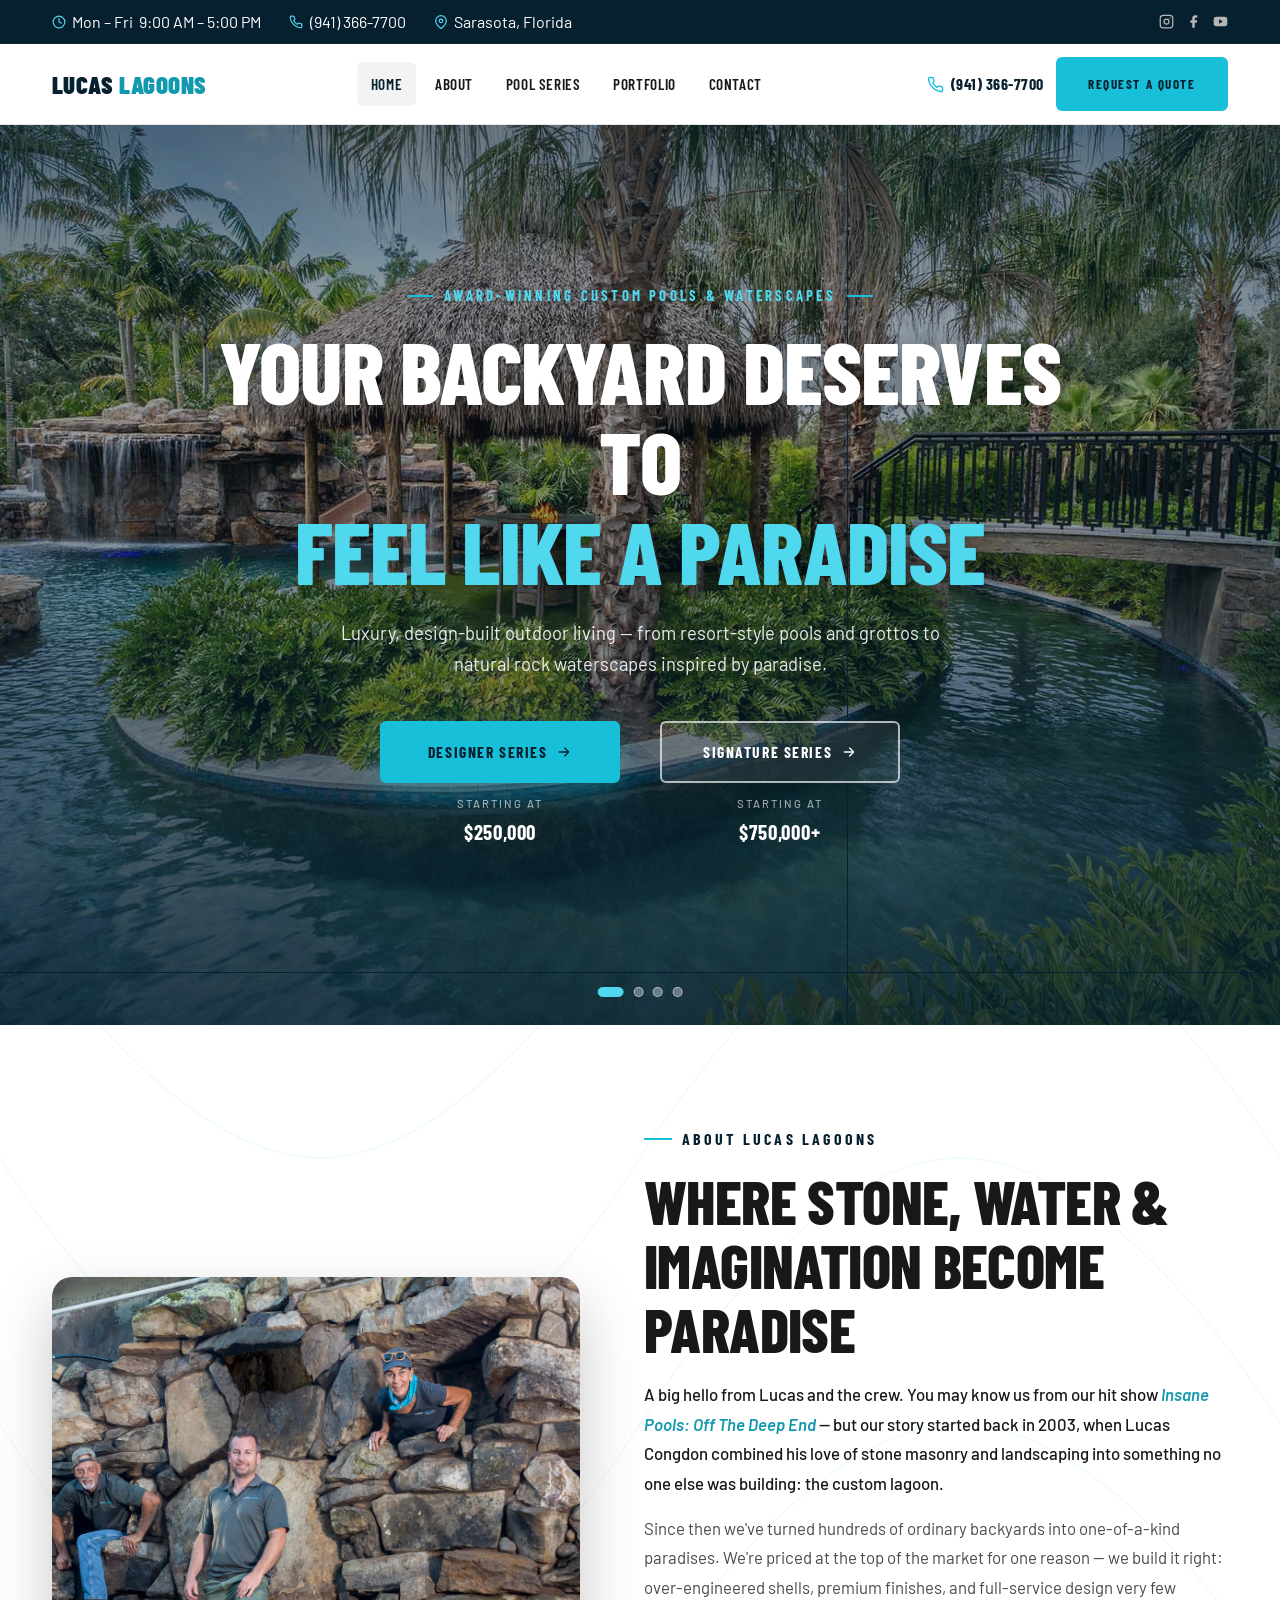
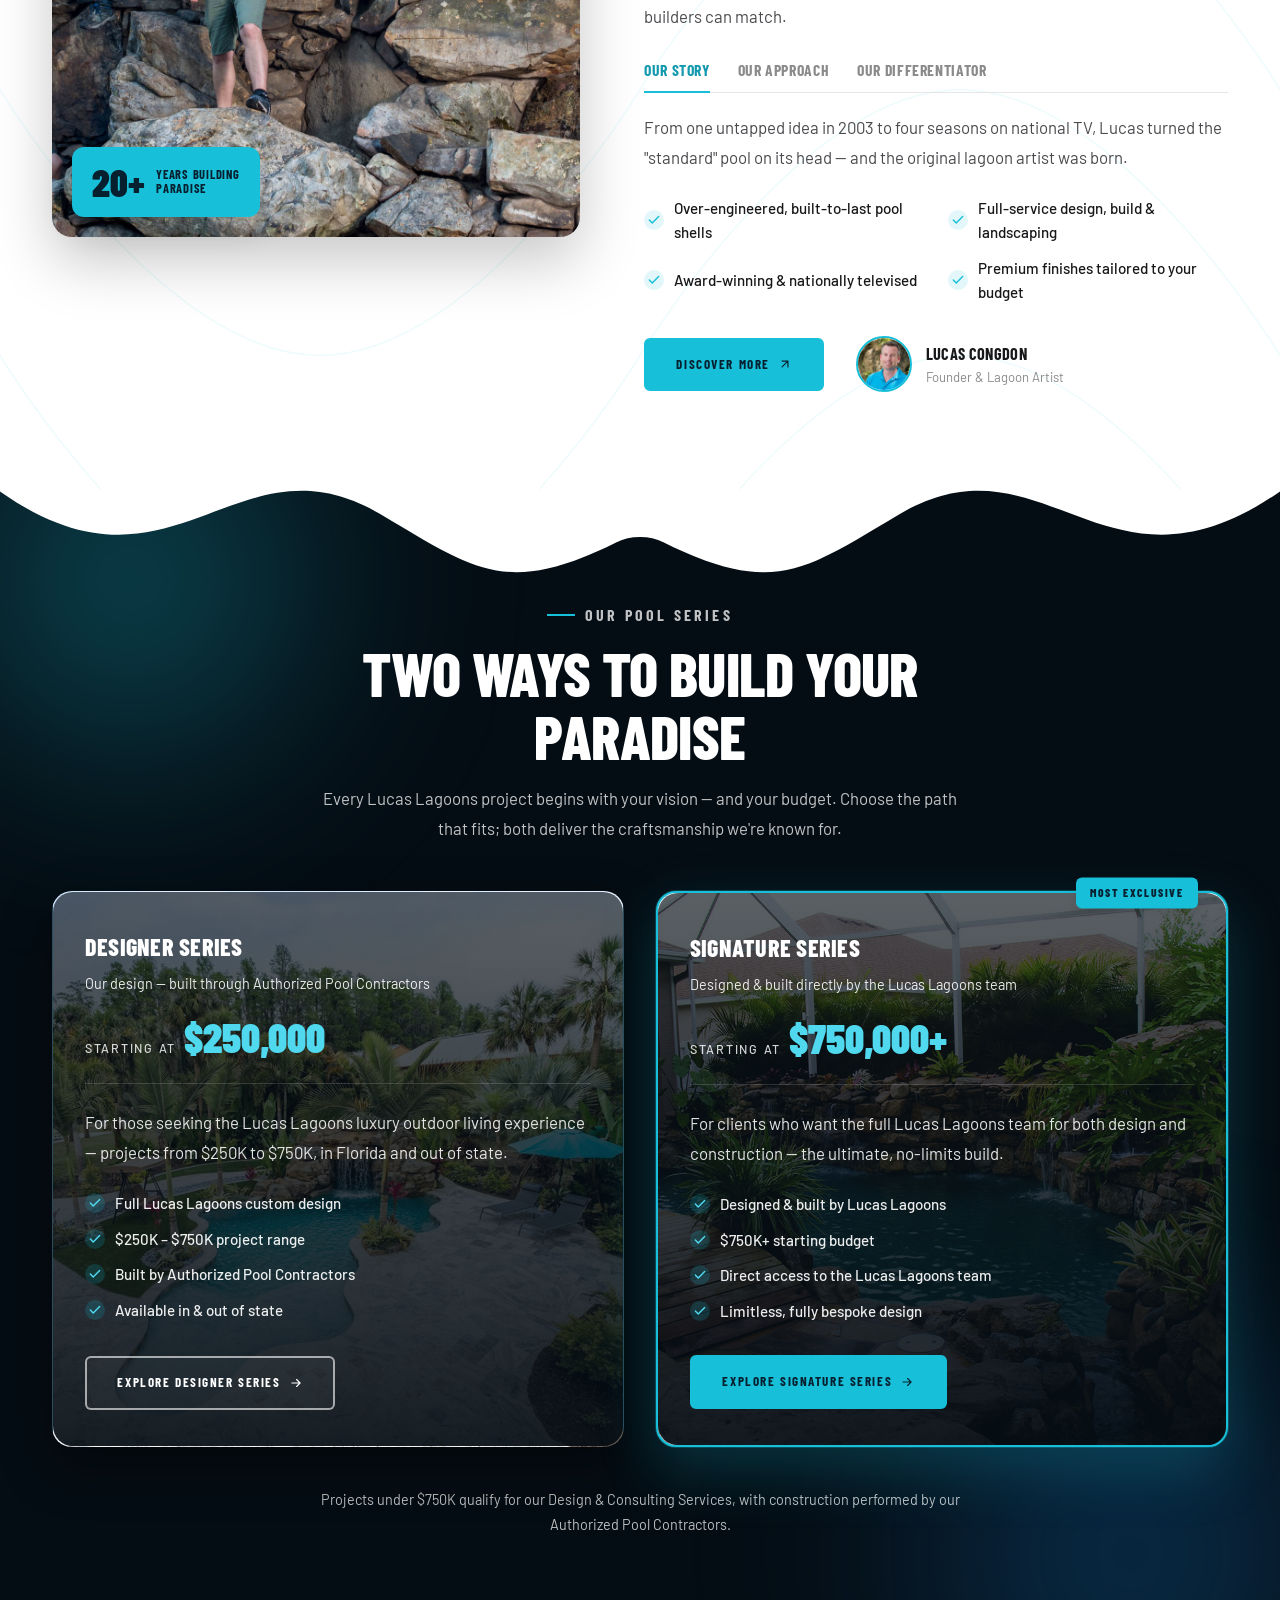
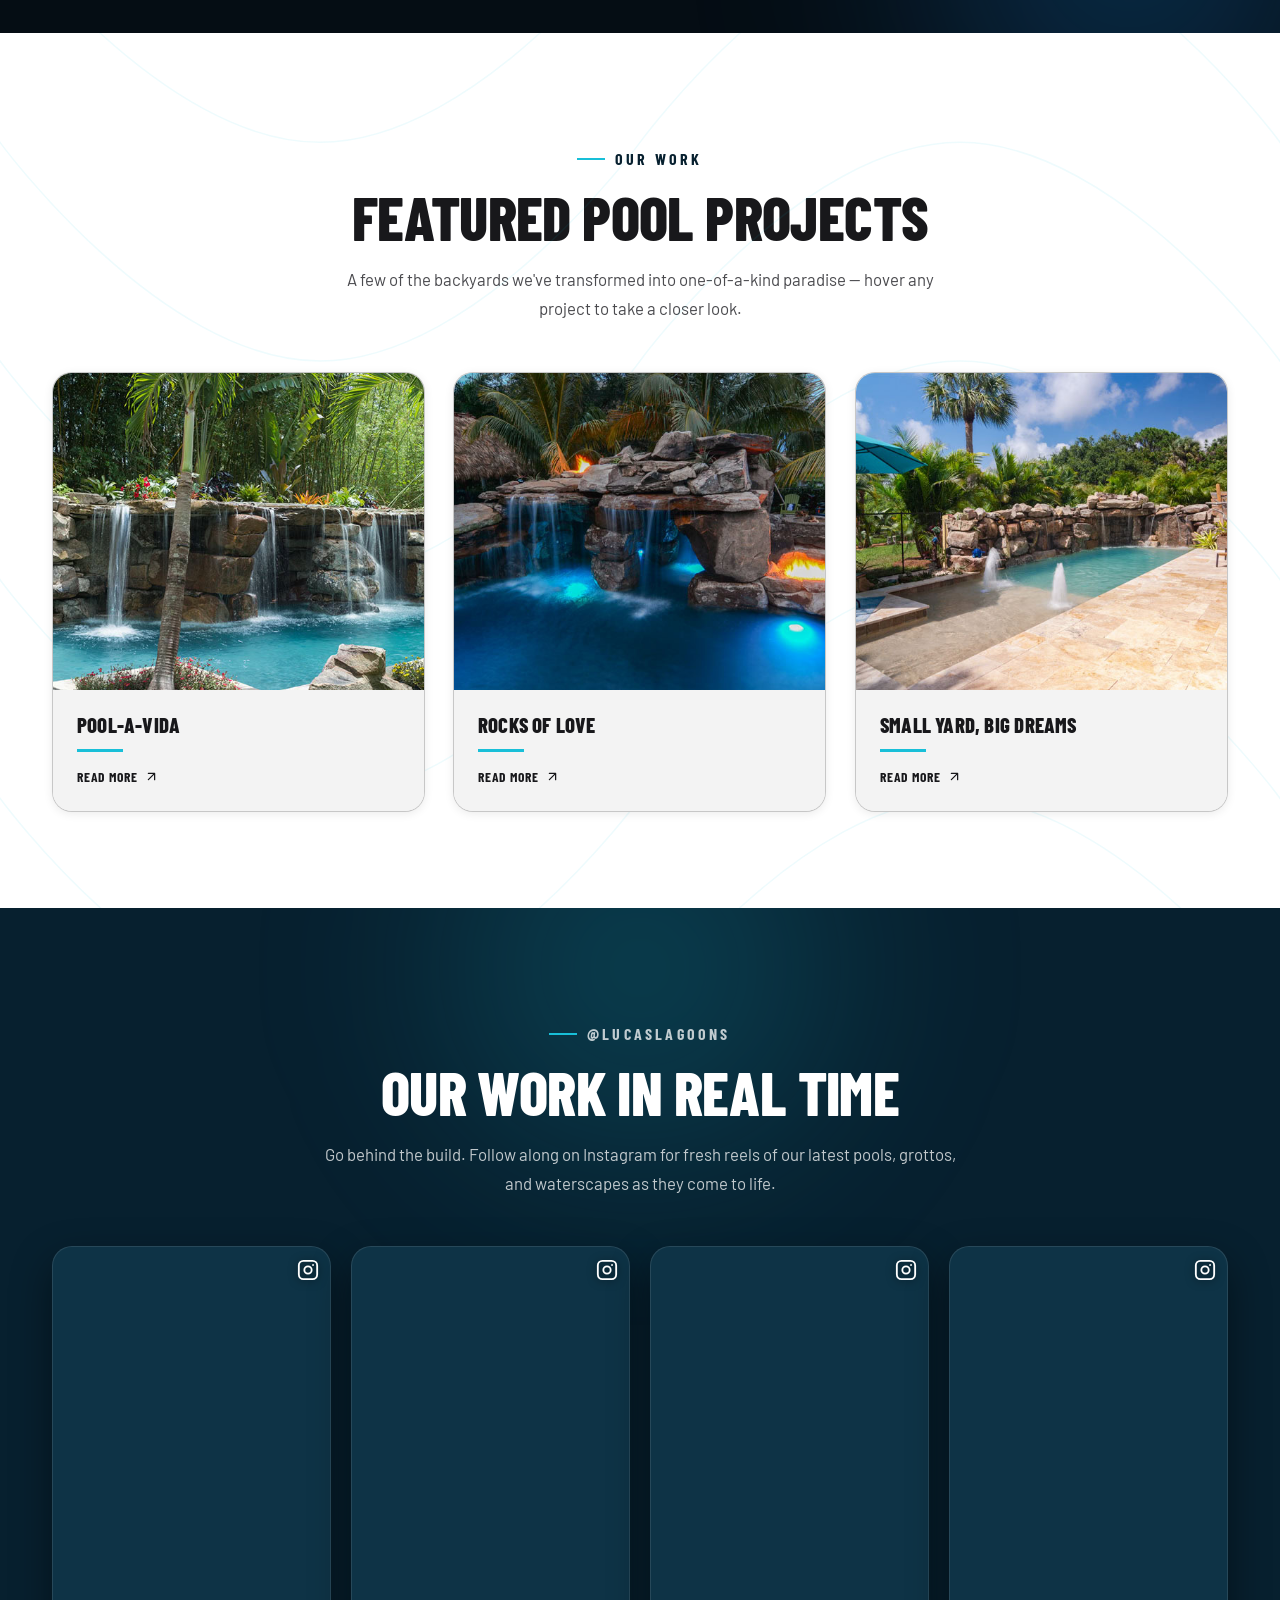
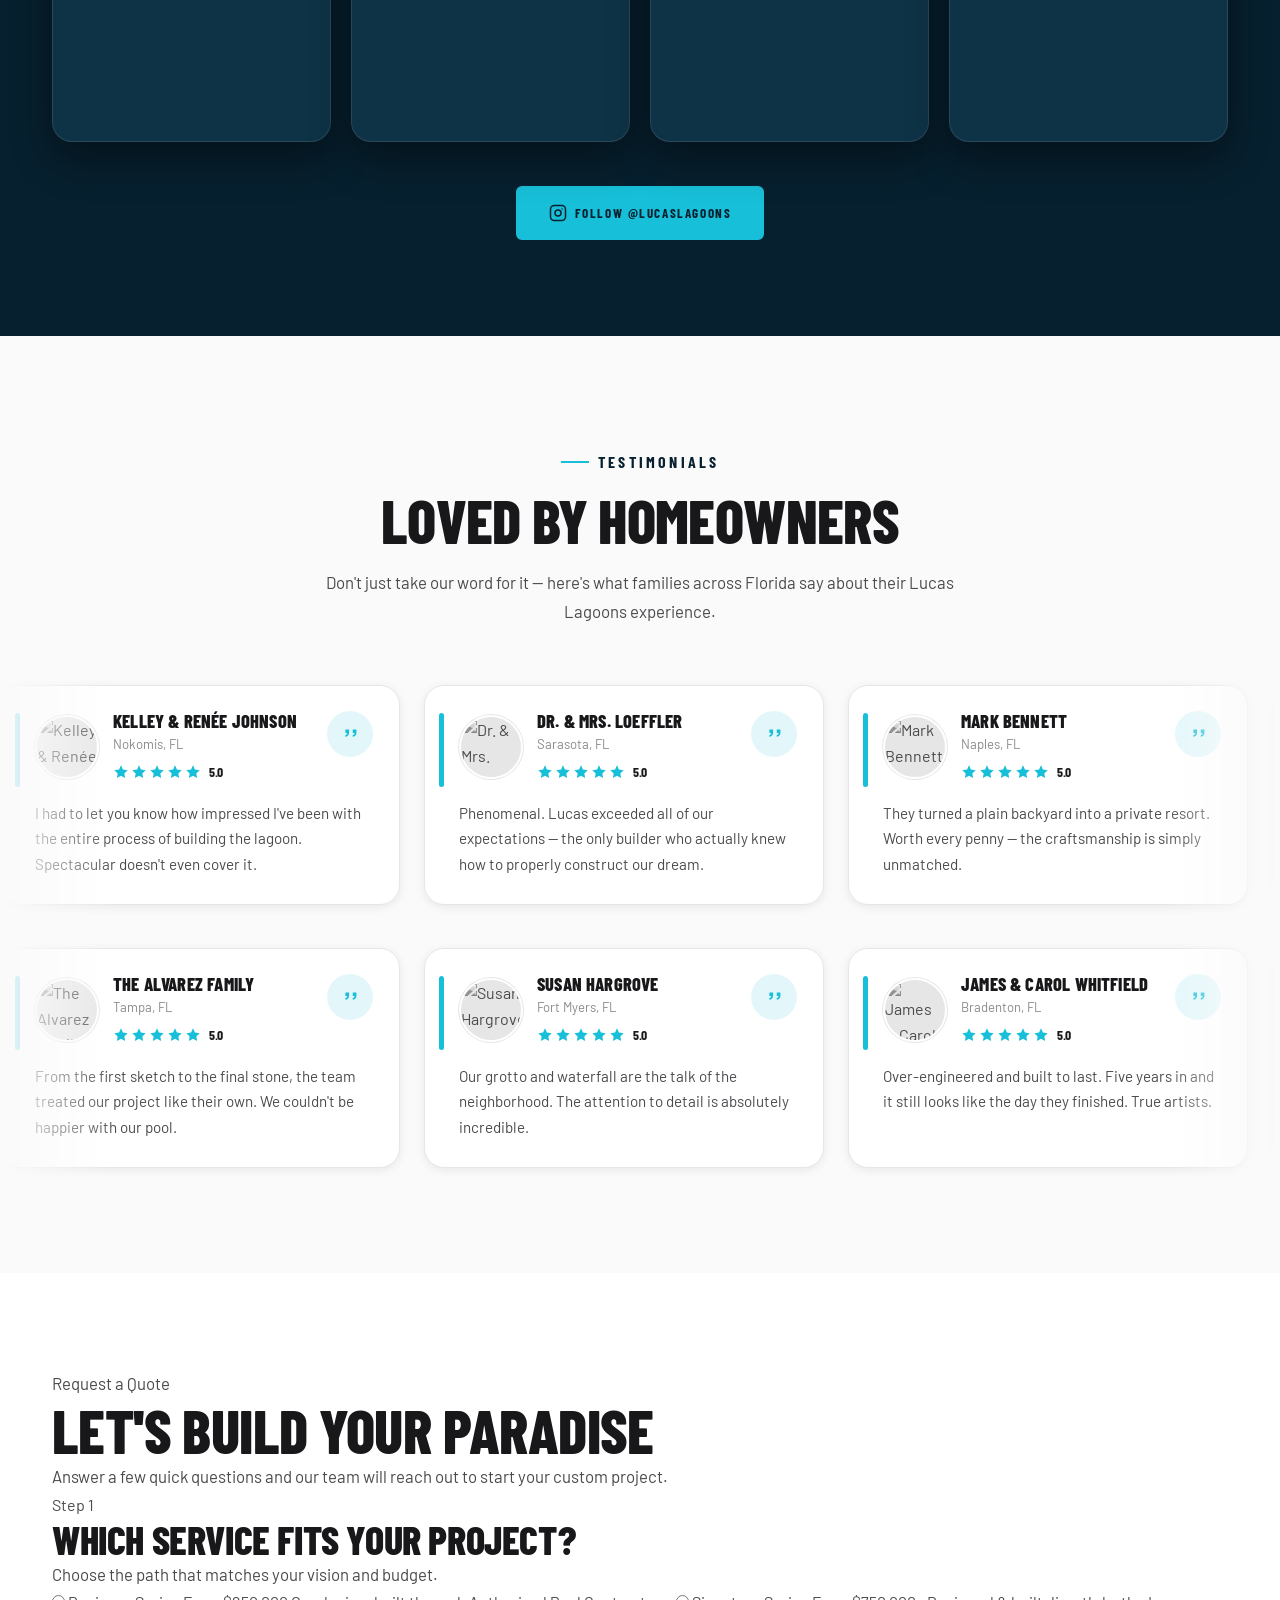
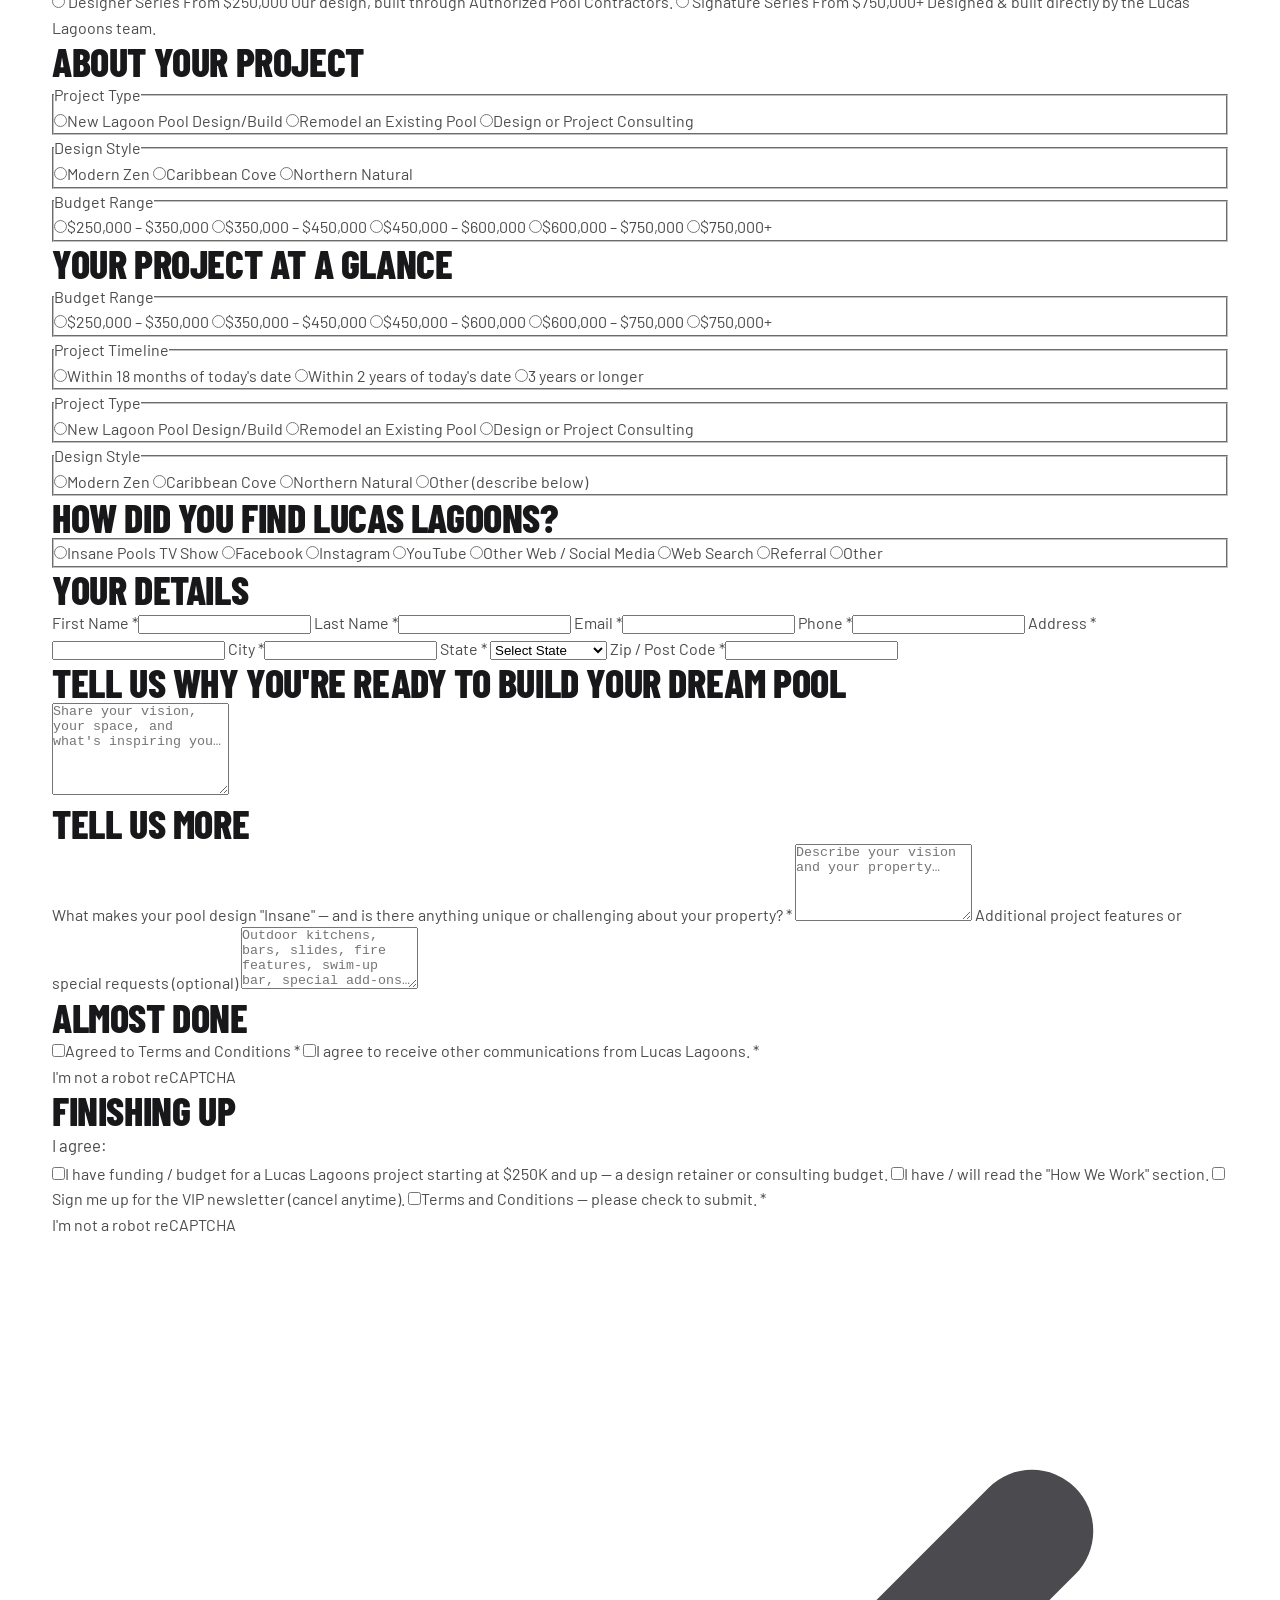
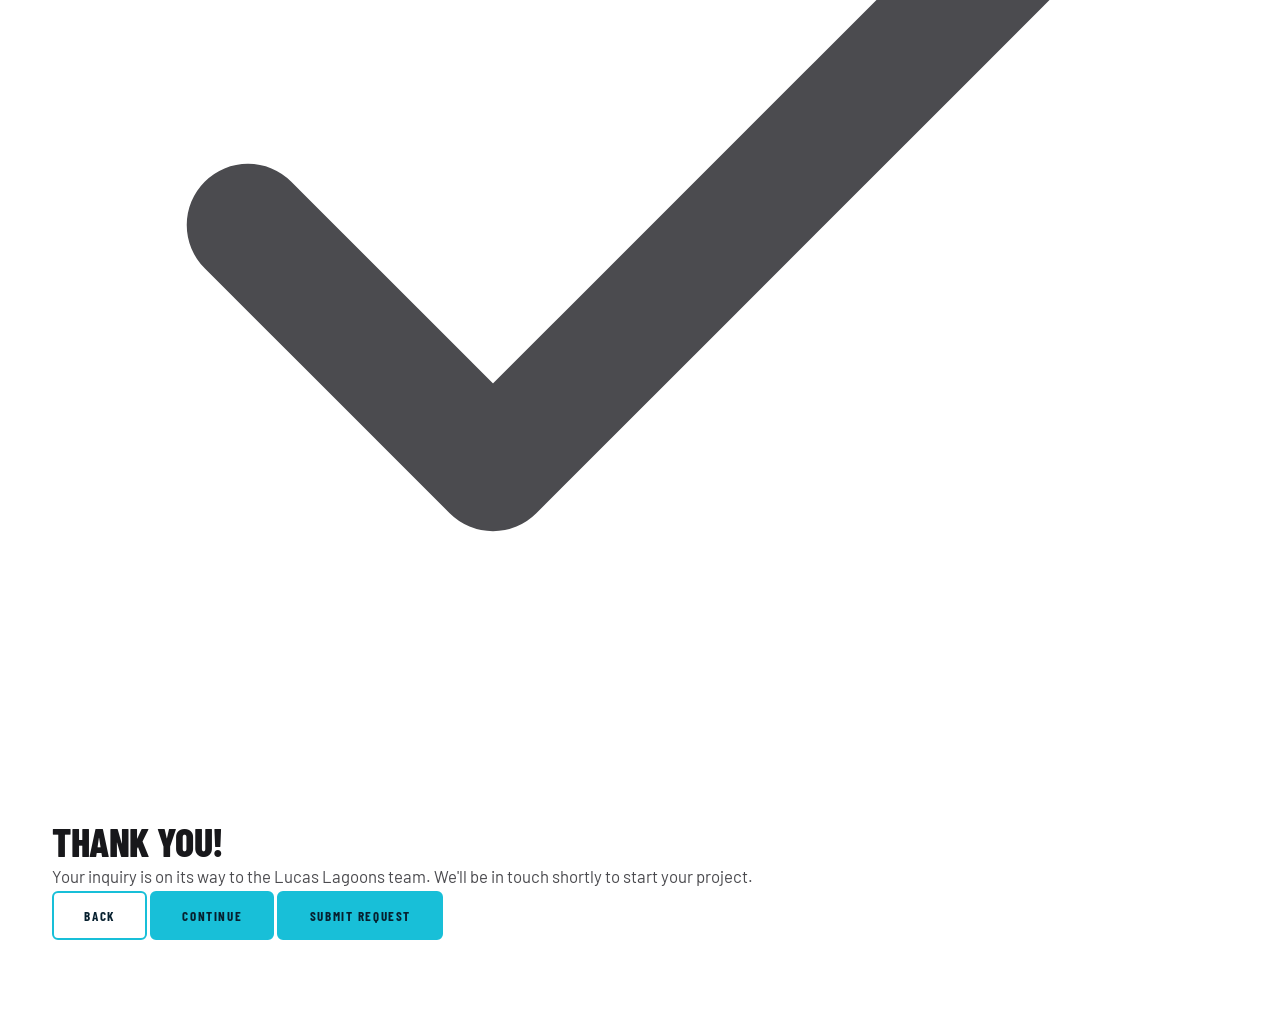
==== index.html @ 13e736c8 "Initial commit" ====
<!DOCTYPE html>
<html lang="en">
<head>
  <meta charset="UTF-8" />
  <meta name="viewport" content="width=device-width, initial-scale=1.0" />
  <title>Lucas Lagoons | Award-Winning Custom Pools & Waterscapes</title>
  <meta name="description" content="Lucas Lagoons — award-winning designers and builders of luxury custom pools, grottos, and natural rock waterscapes. Designer Series from $250K, Signature Series from $750K+." />

  <link rel="preconnect" href="https://fonts.googleapis.com" />
  <link rel="preconnect" href="https://fonts.gstatic.com" crossorigin />
  <link rel="stylesheet" href="global.css" />
  <link rel="stylesheet" href="css/styles.css" />
</head>
<body>

  <!-- ══════════════════════════════════════════
       TOPBAR (desktop only — hours / phone / location / socials)
  ═══════════════════════════════════════════ -->
  <div id="topbar">
    <div class="container topbar-inner">
      <div class="topbar-info">
        <span class="topbar-item">
          <svg viewBox="0 0 24 24" fill="none" stroke="currentColor" stroke-width="2"><circle cx="12" cy="12" r="10"/><path d="M12 6v6l4 2" stroke-linecap="round" stroke-linejoin="round"/></svg>
          Mon – Fri &nbsp;9:00 AM – 5:00 PM
        </span>
        <span class="topbar-item">
          <svg viewBox="0 0 24 24" fill="none" stroke="currentColor" stroke-width="2"><path d="M22 16.92v3a2 2 0 0 1-2.18 2 19.79 19.79 0 0 1-8.63-3.07 19.5 19.5 0 0 1-6-6 19.79 19.79 0 0 1-3.07-8.67A2 2 0 0 1 4.11 2h3a2 2 0 0 1 2 1.72c.13.96.36 1.9.7 2.81a2 2 0 0 1-.45 2.11L8.09 9.91a16 16 0 0 0 6 6l1.27-1.27a2 2 0 0 1 2.11-.45c.91.34 1.85.57 2.81.7A2 2 0 0 1 22 16.92z"/></svg>
          <a href="tel:+19413667700">(941) 366-7700</a>
        </span>
        <span class="topbar-item">
          <svg viewBox="0 0 24 24" fill="none" stroke="currentColor" stroke-width="2"><path d="M21 10c0 7-9 13-9 13s-9-6-9-13a9 9 0 0 1 18 0z"/><circle cx="12" cy="10" r="3"/></svg>
          Sarasota, Florida
        </span>
      </div>
      <div class="topbar-social">
        <a href="#" target="_blank" rel="noopener" aria-label="Instagram"><svg viewBox="0 0 24 24" fill="none" stroke="currentColor" stroke-width="2"><rect x="2" y="2" width="20" height="20" rx="5"/><circle cx="12" cy="12" r="4"/><circle cx="17.5" cy="6.5" r="1" fill="currentColor" stroke="none"/></svg></a>
        <a href="#" target="_blank" rel="noopener" aria-label="Facebook"><svg viewBox="0 0 24 24" fill="currentColor"><path d="M18 2h-3a5 5 0 0 0-5 5v3H7v4h3v8h4v-8h3l1-4h-4V7a1 1 0 0 1 1-1h3z"/></svg></a>
        <a href="#" target="_blank" rel="noopener" aria-label="YouTube"><svg viewBox="0 0 24 24" fill="currentColor"><path d="M23 12s0-3.5-.45-5.18a2.78 2.78 0 0 0-1.95-1.96C18.88 4.4 12 4.4 12 4.4s-6.88 0-8.6.46A2.78 2.78 0 0 0 1.45 6.82C1 8.5 1 12 1 12s0 3.5.45 5.18a2.78 2.78 0 0 0 1.95 1.96c1.72.46 8.6.46 8.6.46s6.88 0 8.6-.46a2.78 2.78 0 0 0 1.95-1.96C23 15.5 23 12 23 12zM9.75 15.5v-7l6 3.5z"/></svg></a>
      </div>
    </div>
  </div>

  <!-- ══════════════════════════════════════════
       NAVBAR (sticky)
  ═══════════════════════════════════════════ -->
  <header id="navbar">
    <div class="container nav-inner">
      <a href="index.html" class="nav-logo" aria-label="Lucas Lagoons home">
        LUCAS<span class="logo-accent">LAGOONS</span>
      </a>

      <nav aria-label="Primary">
        <ul class="nav-links">
          <li><a href="index.html" class="is-active">Home</a></li>
          <li><a href="#about">About</a></li>
          <li><a href="#series">Pool Series</a></li>
          <li><a href="#portfolio">Portfolio</a></li>
          <li><a href="#contact">Contact</a></li>
        </ul>
      </nav>

      <div class="nav-actions">
        <a href="tel:+19413667700" class="nav-phone">
          <svg viewBox="0 0 24 24" fill="none" stroke="currentColor" stroke-width="2"><path d="M22 16.92v3a2 2 0 0 1-2.18 2 19.79 19.79 0 0 1-8.63-3.07 19.5 19.5 0 0 1-6-6 19.79 19.79 0 0 1-3.07-8.67A2 2 0 0 1 4.11 2h3a2 2 0 0 1 2 1.72c.13.96.36 1.9.7 2.81a2 2 0 0 1-.45 2.11L8.09 9.91a16 16 0 0 0 6 6l1.27-1.27a2 2 0 0 1 2.11-.45c.91.34 1.85.57 2.81.7A2 2 0 0 1 22 16.92z"/></svg>
          (941) 366-7700
        </a>
        <a href="#contact" class="btn-primary">Request a Quote</a>

        <button class="nav-hamburger" aria-label="Open menu" aria-expanded="false" aria-controls="navDrawer">
          <span></span><span></span><span></span>
        </button>
      </div>
    </div>
  </header>

  <!-- Mobile drawer + overlay -->
  <div class="nav-overlay" data-drawer-close></div>
  <aside class="nav-drawer" id="navDrawer" aria-hidden="true">
    <div class="nav-drawer-head">
      <span class="nav-logo">LUCAS<span class="logo-accent">LAGOONS</span></span>
      <button class="nav-drawer-close" aria-label="Close menu" data-drawer-close>
        <svg viewBox="0 0 24 24" fill="none" stroke="currentColor" stroke-width="2"><path d="M18 6 6 18M6 6l12 12" stroke-linecap="round"/></svg>
      </button>
    </div>
    <nav aria-label="Mobile">
      <ul>
        <li><a href="index.html" data-drawer-close>Home</a></li>
        <li><a href="#about" data-drawer-close>About</a></li>
        <li><a href="#series" data-drawer-close>Pool Series</a></li>
        <li><a href="#portfolio" data-drawer-close>Portfolio</a></li>
        <li><a href="#contact" data-drawer-close>Contact</a></li>
      </ul>
    </nav>
    <div class="nav-drawer-cta">
      <a href="#contact" class="btn-primary" data-drawer-close>Request a Quote</a>
    </div>
    <div class="nav-drawer-contact">
      <a href="tel:+19413667700"><svg viewBox="0 0 24 24" fill="none" stroke="currentColor" stroke-width="2"><path d="M22 16.92v3a2 2 0 0 1-2.18 2 19.79 19.79 0 0 1-8.63-3.07 19.5 19.5 0 0 1-6-6 19.79 19.79 0 0 1-3.07-8.67A2 2 0 0 1 4.11 2h3a2 2 0 0 1 2 1.72c.13.96.36 1.9.7 2.81a2 2 0 0 1-.45 2.11L8.09 9.91a16 16 0 0 0 6 6l1.27-1.27a2 2 0 0 1 2.11-.45c.91.34 1.85.57 2.81.7A2 2 0 0 1 22 16.92z"/></svg>(941) 366-7700</a>
      <a href="#"><svg viewBox="0 0 24 24" fill="none" stroke="currentColor" stroke-width="2"><path d="M21 10c0 7-9 13-9 13s-9-6-9-13a9 9 0 0 1 18 0z"/><circle cx="12" cy="10" r="3"/></svg>Sarasota, Florida</a>
    </div>
  </aside>

  <!-- ══════════════════════════════════════════
       HERO
       Full-screen background carousel + centered content.
       Two series buttons, each with a starting-price label beneath.
       ⤵  DROP HERO PHOTOS IN:  images/hero/hero-1.jpg … hero-4.jpg
          (landscape, ~2400px wide. Add/remove .hero-slide divs to match.)
  ═══════════════════════════════════════════ -->
  <section id="hero">

    <!-- Background carousel (crossfades via main.js) -->
    <div class="hero-carousel" aria-hidden="true">
      <div class="hero-slide is-active" style="background-image:url('images/hero/hero-1.jpg')"></div>
      <div class="hero-slide" style="background-image:url('images/hero/hero-2.jpg')"></div>
      <div class="hero-slide" style="background-image:url('images/hero/hero-3.jpg')"></div>
      <div class="hero-slide" style="background-image:url('images/hero/hero-4.jpg')"></div>
    </div>
    <div class="hero-overlay" aria-hidden="true"></div>

    <div class="container hero-inner">
      <div class="hero-content reveal">
        <p class="hero-eyebrow">Award-Winning Custom Pools &amp; Waterscapes</p>

        <h1 class="hero-heading">
          Your Backyard Deserves to<br />
          <span class="accent">Feel Like a Paradise</span>
        </h1>

        <p class="hero-sub">
          Luxury, design-built outdoor living — from resort-style pools and grottos
          to natural rock waterscapes inspired by paradise.
        </p>

        <!-- Two series buttons, price label beneath each -->
        <div class="hero-series">
          <div class="hero-series-item">
            <a href="#series" class="btn-series">
              Designer Series
              <svg class="btn-icon" viewBox="0 0 24 24" fill="none" stroke="currentColor" stroke-width="2"><path d="M5 12h14M13 6l6 6-6 6" stroke-linecap="round" stroke-linejoin="round"/></svg>
            </a>
            <span class="hero-price"><span class="hero-price-label">Starting at</span> $250,000</span>
          </div>

          <div class="hero-series-item">
            <a href="#series" class="btn-series is-signature">
              Signature Series
              <svg class="btn-icon" viewBox="0 0 24 24" fill="none" stroke="currentColor" stroke-width="2"><path d="M5 12h14M13 6l6 6-6 6" stroke-linecap="round" stroke-linejoin="round"/></svg>
            </a>
            <span class="hero-price"><span class="hero-price-label">Starting at</span> $750,000+</span>
          </div>
        </div>
      </div>
    </div>

    <!-- Carousel dots -->
    <div class="hero-dots" role="tablist" aria-label="Hero background slides">
      <button class="hero-dot is-active" aria-label="Slide 1"></button>
      <button class="hero-dot" aria-label="Slide 2"></button>
      <button class="hero-dot" aria-label="Slide 3"></button>
      <button class="hero-dot" aria-label="Slide 4"></button>
    </div>
  </section>

  <!-- ══════════════════════════════════════════
       SECTION STUBS — placeholders so the hero buttons + nav have
       somewhere to scroll. We replace these as we build each section.
  ═══════════════════════════════════════════ -->
  <!-- ══════════════════════════════════════════
       ABOUT
       Image (with stat badge) left · content right.
       Tab row condenses the full About page into 3 panels.
       ⤵  DROP ABOUT PHOTOS IN:
          images/about/about-main.jpg   (crew on the rocks — landscape)
          images/about/about-lucas.jpg  (Lucas portrait — squarish)
  ═══════════════════════════════════════════ -->
  <section id="about" class="section-padding">

    <!-- Decorative flowing-line background — just the lines, scales with the section -->
    <svg class="wave-lines" xmlns="http://www.w3.org/2000/svg" viewBox="0 0 1000 120" preserveAspectRatio="none" aria-hidden="true">
      <g fill="none">
        <path d="M-500 75c0 0 125-30 250-30S0 75 0 75s125 30 250 30s250-30 250-30s125-30 250-30s250 30 250 30s125 30 250 30s250-30 250-30"/>
        <path d="M-500 45c0 0 125-30 250-30S0 45 0 45s125 30 250 30s250-30 250-30s125-30 250-30s250 30 250 30s125 30 250 30s250-30 250-30"/>
        <path d="M-500 105c0 0 125-30 250-30S0 105 0 105s125 30 250 30s250-30 250-30s125-30 250-30s250 30 250 30s125 30 250 30s250-30 250-30"/>
        <path d="M-500 15c0 0 125-30 250-30S0 15 0 15s125 30 250 30s250-30 250-30s125-30 250-30s250 30 250 30s125 30 250 30s250-30 250-30"/>
        <path d="M-500-15c0 0 125-30 250-30S0-15 0-15s125 30 250 30s250-30 250-30s125-30 250-30s250 30 250 30s125 30 250 30s250-30 250-30"/>
        <path d="M-500 135c0 0 125-30 250-30S0 135 0 135s125 30 250 30s250-30 250-30s125-30 250-30s250 30 250 30s125 30 250 30s250-30 250-30"/>
      </g>
    </svg>

    <div class="container about-inner">

      <!-- ── Left: main image + stat badge ── -->
      <div class="about-media reveal fade-right">
        <img class="about-img-main"
             src="images/about/team-img.jpg"
             alt="Lucas Congdon and the Lucas Lagoons crew on one of their custom rock waterscapes"
             width="640" height="720" loading="lazy" decoding="async" />
        <div class="about-badge">
          <span class="about-badge-num">20+</span>
          <span class="about-badge-label">Years Building<br />Paradise</span>
        </div>
      </div>

      <!-- ── Right: content ── -->
      <div class="about-content reveal fade-left">
        <p class="eyebrow">About Lucas Lagoons</p>
        <h2 class="about-heading">Where Stone, Water &amp; Imagination Become Paradise</h2>

        <p class="about-lead">
          A big hello from Lucas and the crew. You may know us from our hit show
          <em>Insane Pools: Off The Deep End</em> — but our story started back in 2003,
          when Lucas Congdon combined his love of stone masonry and landscaping into
          something no one else was building: the custom lagoon.
        </p>
        <p>
          Since then we've turned hundreds of ordinary backyards into one-of-a-kind
          paradises. We're priced at the top of the market for one reason — we build it
          right: over-engineered shells, premium finishes, and full-service design very
          few builders can match.
        </p>

        <!-- Tab row -->
        <div class="about-tabs" role="tablist" aria-label="About Lucas Lagoons">
          <button class="about-tab is-active" role="tab" aria-selected="true"  data-tab="story">Our Story</button>
          <button class="about-tab"           role="tab" aria-selected="false" data-tab="approach">Our Approach</button>
          <button class="about-tab"           role="tab" aria-selected="false" data-tab="different">Our Differentiator</button>
        </div>

        <div class="about-panels">
          <p class="about-panel is-active" data-panel="story" role="tabpanel">
            From one untapped idea in 2003 to four seasons on national TV, Lucas turned
            the "standard" pool on its head — and the original lagoon artist was born.
          </p>
          <p class="about-panel" data-panel="approach" role="tabpanel" hidden>
            We think from a higher-end perspective. Every shell is built stronger and
            over-engineered to withstand years of weathering and shifting, so your
            paradise lasts a lifetime.
          </p>
          <p class="about-panel" data-panel="different" role="tabpanel" hidden>
            We're a true full-service builder. Landscaping, lighting, sound, waterslides
            and grottos — designed and built in-house, never cut-rate or outsourced.
          </p>
        </div>

        <!-- Checklist -->
        <ul class="about-checklist">
          <li>
            <svg viewBox="0 0 24 24" fill="none" stroke="currentColor" stroke-width="2.5"><path d="M20 6 9 17l-5-5" stroke-linecap="round" stroke-linejoin="round"/></svg>
            Over-engineered, built-to-last pool shells
          </li>
          <li>
            <svg viewBox="0 0 24 24" fill="none" stroke="currentColor" stroke-width="2.5"><path d="M20 6 9 17l-5-5" stroke-linecap="round" stroke-linejoin="round"/></svg>
            Full-service design, build &amp; landscaping
          </li>
          <li>
            <svg viewBox="0 0 24 24" fill="none" stroke="currentColor" stroke-width="2.5"><path d="M20 6 9 17l-5-5" stroke-linecap="round" stroke-linejoin="round"/></svg>
            Award-winning &amp; nationally televised
          </li>
          <li>
            <svg viewBox="0 0 24 24" fill="none" stroke="currentColor" stroke-width="2.5"><path d="M20 6 9 17l-5-5" stroke-linecap="round" stroke-linejoin="round"/></svg>
            Premium finishes tailored to your budget
          </li>
        </ul>

        <!-- Footer row: CTA + secondary image / stat -->
        <div class="about-foot">
          <a href="#portfolio" class="btn-primary">
            Discover More
            <svg class="btn-icon" viewBox="0 0 24 24" fill="none" stroke="currentColor" stroke-width="2"><path d="M7 17 17 7M17 7H7M17 7v10" stroke-linecap="round" stroke-linejoin="round"/></svg>
          </a>
          <div class="about-meet">
            <img src="images/about/about-lucas.jpg"
                 alt="Lucas Congdon, founder of Lucas Lagoons"
                 width="72" height="72" loading="lazy" decoding="async" />
            <div>
              <span class="about-meet-name">Lucas Congdon</span>
              <span class="about-meet-role">Founder &amp; Lagoon Artist</span>
            </div>
          </div>
        </div>

      </div>
    </div>
  </section>
  <!-- ══════════════════════════════════════════
       POOL SERIES
       Two side-by-side cards. Each links to its dedicated page
       (html/designer-series.html · html/signature-series.html).
  ═══════════════════════════════════════════ -->
  <section id="series" class="section-padding series-section">

    <!-- Shape divider: the white About section drapes down into the dark
         series section for a smooth transition. Fill = About's color. -->
    <div class="series-divider" aria-hidden="true">
      <svg xmlns="http://www.w3.org/2000/svg" viewBox="0 0 1000 100" preserveAspectRatio="none">
        <path d="M0 0v4c136 143.8 183.8-73.2 297 26.6 72.2 63.7 97 99 184.7 33.2a30.5 30.5 0 0 1 36.6 0c87.6 65.8 112.5 30.5 184.7-33.2C816.2-69.2 864 147.7 1000 4V0H0Z"></path>
      </svg>
    </div>

    <div class="container">

      <div class="section-head is-centered">
        <p class="eyebrow is-centered">Our Pool Series</p>
        <h2>Two Ways To Build Your Paradise</h2>
        <p>
          Every Lucas Lagoons project begins with your vision — and your budget.
          Choose the path that fits; both deliver the craftsmanship we're known for.
        </p>
      </div>

      <div class="series-grid">

        <!-- ── Designer Series ──   ⤵ DROP IMAGE: images/series/designer.jpg -->
        <article class="series-card reveal fade-right" style="background-image:url('images/series/designer.jpg')">
          <div class="series-card-top">
            <span class="series-tier">Designer Series</span>
            <p class="series-for">Our design — built through Authorized Pool Contractors</p>
            <div class="series-price">
              <span class="series-price-label">Starting at</span>
              <span class="series-price-num">$250,000</span>
            </div>
          </div>
          <p class="series-desc">
            For those seeking the Lucas Lagoons luxury outdoor living experience —
            projects from $250K to $750K, in Florida and out of state.
          </p>
          <ul class="series-list">
            <li><svg viewBox="0 0 24 24" fill="none" stroke="currentColor" stroke-width="2.5"><path d="M20 6 9 17l-5-5" stroke-linecap="round" stroke-linejoin="round"/></svg>Full Lucas Lagoons custom design</li>
            <li><svg viewBox="0 0 24 24" fill="none" stroke="currentColor" stroke-width="2.5"><path d="M20 6 9 17l-5-5" stroke-linecap="round" stroke-linejoin="round"/></svg>$250K – $750K project range</li>
            <li><svg viewBox="0 0 24 24" fill="none" stroke="currentColor" stroke-width="2.5"><path d="M20 6 9 17l-5-5" stroke-linecap="round" stroke-linejoin="round"/></svg>Built by Authorized Pool Contractors</li>
            <li><svg viewBox="0 0 24 24" fill="none" stroke="currentColor" stroke-width="2.5"><path d="M20 6 9 17l-5-5" stroke-linecap="round" stroke-linejoin="round"/></svg>Available in &amp; out of state</li>
          </ul>
          <a href="html/designer-series.html" class="btn-ghost-white series-btn">
            Explore Designer Series
            <svg class="btn-icon" viewBox="0 0 24 24" fill="none" stroke="currentColor" stroke-width="2"><path d="M5 12h14M13 6l6 6-6 6" stroke-linecap="round" stroke-linejoin="round"/></svg>
          </a>
        </article>

        <!-- ── Signature Series (featured) ──   ⤵ DROP IMAGE: images/series/signature.jpg -->
        <article class="series-card is-featured reveal fade-left" style="background-image:url('images/series/signature.jpg')">
          <span class="series-ribbon">Most Exclusive</span>
          <div class="series-card-top">
            <span class="series-tier">Signature Series</span>
            <p class="series-for">Designed &amp; built directly by the Lucas Lagoons team</p>
            <div class="series-price">
              <span class="series-price-label">Starting at</span>
              <span class="series-price-num">$750,000+</span>
            </div>
          </div>
          <p class="series-desc">
            For clients who want the full Lucas Lagoons team for both design and
            construction — the ultimate, no-limits build.
          </p>
          <ul class="series-list">
            <li><svg viewBox="0 0 24 24" fill="none" stroke="currentColor" stroke-width="2.5"><path d="M20 6 9 17l-5-5" stroke-linecap="round" stroke-linejoin="round"/></svg>Designed &amp; built by Lucas Lagoons</li>
            <li><svg viewBox="0 0 24 24" fill="none" stroke="currentColor" stroke-width="2.5"><path d="M20 6 9 17l-5-5" stroke-linecap="round" stroke-linejoin="round"/></svg>$750K+ starting budget</li>
            <li><svg viewBox="0 0 24 24" fill="none" stroke="currentColor" stroke-width="2.5"><path d="M20 6 9 17l-5-5" stroke-linecap="round" stroke-linejoin="round"/></svg>Direct access to the Lucas Lagoons team</li>
            <li><svg viewBox="0 0 24 24" fill="none" stroke="currentColor" stroke-width="2.5"><path d="M20 6 9 17l-5-5" stroke-linecap="round" stroke-linejoin="round"/></svg>Limitless, fully bespoke design</li>
          </ul>
          <a href="html/signature-series.html" class="btn-primary series-btn">
            Explore Signature Series
            <svg class="btn-icon" viewBox="0 0 24 24" fill="none" stroke="currentColor" stroke-width="2"><path d="M5 12h14M13 6l6 6-6 6" stroke-linecap="round" stroke-linejoin="round"/></svg>
          </a>
        </article>

      </div>

      <p class="series-note">
        Projects under $750K qualify for our Design &amp; Consulting Services, with
        construction performed by our Authorized Pool Contractors.
      </p>

    </div>
  </section>
  <!-- ══════════════════════════════════════════
       PORTFOLIO  (light)
       Project cards: image + title/Read-More panel.
       On hover the panel fills aqua and the description slides in.
       ⤵  DROP PROJECT PHOTOS IN: images/portfolio/project-1..3.jpg
  ═══════════════════════════════════════════ -->
  <section id="portfolio" class="section-padding portfolio-section">
    
    <!-- Decorative flowing-line background — just the lines, scales with the section -->
    <svg class="wave-lines" xmlns="http://www.w3.org/2000/svg" viewBox="0 0 1000 120" preserveAspectRatio="none" aria-hidden="true">
      <g fill="none">
        <path d="M-500 75c0 0 125-30 250-30S0 75 0 75s125 30 250 30s250-30 250-30s125-30 250-30s250 30 250 30s125 30 250 30s250-30 250-30"/>
        <path d="M-500 45c0 0 125-30 250-30S0 45 0 45s125 30 250 30s250-30 250-30s125-30 250-30s250 30 250 30s125 30 250 30s250-30 250-30"/>
        <path d="M-500 105c0 0 125-30 250-30S0 105 0 105s125 30 250 30s250-30 250-30s125-30 250-30s250 30 250 30s125 30 250 30s250-30 250-30"/>
        <path d="M-500 15c0 0 125-30 250-30S0 15 0 15s125 30 250 30s250-30 250-30s125-30 250-30s250 30 250 30s125 30 250 30s250-30 250-30"/>
        <path d="M-500-15c0 0 125-30 250-30S0-15 0-15s125 30 250 30s250-30 250-30s125-30 250-30s250 30 250 30s125 30 250 30s250-30 250-30"/>
        <path d="M-500 135c0 0 125-30 250-30S0 135 0 135s125 30 250 30s250-30 250-30s125-30 250-30s250 30 250 30s125 30 250 30s250-30 250-30"/>
      </g>
    </svg>    

    <div class="container">

      <div class="section-head is-centered">
        <p class="eyebrow is-centered">Our Work</p>
        <h2>Featured Pool Projects</h2>
        <p>A few of the backyards we've transformed into one-of-a-kind paradise — hover any project to take a closer look.</p>
      </div>

      <div class="portfolio-grid">

        <!-- Project 1 -->
        <a href="html/portfolio.html" class="project-card reveal fade-up">
          <div class="project-img" style="background-image:url('images/portfolio/project-1.jpg')"></div>
          <div class="project-body">
            <h3 class="project-title">Pool-A-Vida</h3>
            <span class="project-rule"></span>
            <p class="project-desc">A South Florida backyard reimagined as a Costa Rican–style custom pool paradise, rich with rockwork and tropical planting.</p>
            <span class="project-more">Read More
              <svg viewBox="0 0 24 24" fill="none" stroke="currentColor" stroke-width="2"><path d="M7 17 17 7M17 7H7M17 7v10" stroke-linecap="round" stroke-linejoin="round"/></svg>
            </span>
          </div>
        </a>

        <!-- Project 2 -->
        <a href="html/portfolio.html" class="project-card reveal fade-up delay-1">
          <div class="project-img" style="background-image:url('images/portfolio/project-2.jpg')"></div>
          <div class="project-body">
            <h3 class="project-title">Rocks of Love</h3>
            <span class="project-rule"></span>
            <p class="project-desc">A backyard custom pool resort in Wellington, Florida — designed and built to feel like a private luxury getaway.</p>
            <span class="project-more">Read More
              <svg viewBox="0 0 24 24" fill="none" stroke="currentColor" stroke-width="2"><path d="M7 17 17 7M17 7H7M17 7v10" stroke-linecap="round" stroke-linejoin="round"/></svg>
            </span>
          </div>
        </a>

        <!-- Project 3 -->
        <a href="html/portfolio.html" class="project-card reveal fade-up delay-2">
          <div class="project-img" style="background-image:url('images/portfolio/project-3.jpg')"></div>
          <div class="project-body">
            <h3 class="project-title">Small Yard, Big Dreams</h3>
            <span class="project-rule"></span>
            <p class="project-desc">Proof that no yard is too small — a compact Nokomis lot transformed into a dream swimming pool retreat.</p>
            <span class="project-more">Read More
              <svg viewBox="0 0 24 24" fill="none" stroke="currentColor" stroke-width="2"><path d="M7 17 17 7M17 7H7M17 7v10" stroke-linecap="round" stroke-linejoin="round"/></svg>
            </span>
          </div>
        </a>

      </div>

    </div>
  </section>

  <!-- ══════════════════════════════════════════
       INSTAGRAM  (dark)
       Vertical "reel" cards that autoplay muted/looping.
       ⤵  DROP REEL VIDEOS IN: videos/reel-1..4.mp4  (vertical 9:16 mp4)
          Optional posters: images/instagram/reel-1..4.jpg
       Replace the @lucaslagoons handle + links with the real account.
  ═══════════════════════════════════════════ -->
  <section id="instagram" class="section-padding ig-section">

    <!-- subtle aqua ambient glow -->
    <span class="ig-glow" aria-hidden="true"></span>

    <div class="container">

      <div class="section-head is-centered">
        <p class="eyebrow is-centered">@lucaslagoons</p>
        <h2>Our Work In Real Time</h2>
        <p>Go behind the build. Follow along on Instagram for fresh reels of our latest pools, grottos, and waterscapes as they come to life.</p>
      </div>

      <div class="ig-reels">

        <a class="ig-reel" href="https://www.instagram.com/reels/DGyDGI7RxKr/" target="_blank" rel="noopener" aria-label="Watch our reels on Instagram">
          <video class="reel-video" autoplay muted loop playsinline preload="metadata" poster="images/instagram/reel-1.jpg">
            <source src="videos/reel-1.mp4" type="video/mp4" />
          </video>
          <span class="ig-reel-tag" aria-hidden="true">
            <svg viewBox="0 0 24 24" fill="none" stroke="currentColor" stroke-width="2"><rect x="2" y="2" width="20" height="20" rx="5"/><circle cx="12" cy="12" r="4"/><circle cx="17.5" cy="6.5" r="1" fill="currentColor" stroke="none"/></svg>
          </span>
          <span class="ig-reel-overlay" aria-hidden="true">
            <svg viewBox="0 0 24 24" fill="currentColor"><path d="M8 5v14l11-7z"/></svg>
            <span>View Reel</span>
          </span>
        </a>

        <a class="ig-reel" href="https://www.instagram.com/reels/DG6bIOVxe_S/" target="_blank" rel="noopener" aria-label="Watch our reels on Instagram">
          <video class="reel-video" autoplay muted loop playsinline preload="metadata" poster="images/instagram/reel-2.jpg">
            <source src="videos/reel-2.mp4" type="video/mp4" />
          </video>
          <span class="ig-reel-tag" aria-hidden="true">
            <svg viewBox="0 0 24 24" fill="none" stroke="currentColor" stroke-width="2"><rect x="2" y="2" width="20" height="20" rx="5"/><circle cx="12" cy="12" r="4"/><circle cx="17.5" cy="6.5" r="1" fill="currentColor" stroke="none"/></svg>
          </span>
          <span class="ig-reel-overlay" aria-hidden="true">
            <svg viewBox="0 0 24 24" fill="currentColor"><path d="M8 5v14l11-7z"/></svg>
            <span>View Reel</span>
          </span>
        </a>

        <a class="ig-reel" href="https://www.instagram.com/reels/DG3CRCURvFQ/" target="_blank" rel="noopener" aria-label="Watch our reels on Instagram">
          <video class="reel-video" autoplay muted loop playsinline preload="metadata" poster="images/instagram/reel-3.jpg">
            <source src="videos/reel-3.mp4" type="video/mp4" />
          </video>
          <span class="ig-reel-tag" aria-hidden="true">
            <svg viewBox="0 0 24 24" fill="none" stroke="currentColor" stroke-width="2"><rect x="2" y="2" width="20" height="20" rx="5"/><circle cx="12" cy="12" r="4"/><circle cx="17.5" cy="6.5" r="1" fill="currentColor" stroke="none"/></svg>
          </span>
          <span class="ig-reel-overlay" aria-hidden="true">
            <svg viewBox="0 0 24 24" fill="currentColor"><path d="M8 5v14l11-7z"/></svg>
            <span>View Reel</span>
          </span>
        </a>

        <a class="ig-reel" href="https://www.instagram.com/reels/DGvfSqjRovI/" target="_blank" rel="noopener" aria-label="Watch our reels on Instagram">
          <video class="reel-video" autoplay muted loop playsinline preload="metadata" poster="images/instagram/reel-4.jpg">
            <source src="videos/reel-4.mp4" type="video/mp4" />
          </video>
          <span class="ig-reel-tag" aria-hidden="true">
            <svg viewBox="0 0 24 24" fill="none" stroke="currentColor" stroke-width="2"><rect x="2" y="2" width="20" height="20" rx="5"/><circle cx="12" cy="12" r="4"/><circle cx="17.5" cy="6.5" r="1" fill="currentColor" stroke="none"/></svg>
          </span>
          <span class="ig-reel-overlay" aria-hidden="true">
            <svg viewBox="0 0 24 24" fill="currentColor"><path d="M8 5v14l11-7z"/></svg>
            <span>View Reel</span>
          </span>
        </a>

      </div>

      <div class="ig-cta">
        <a href="https://www.instagram.com/lucaslagoons/" target="_blank" rel="noopener" class="btn-primary ig-follow">
          <svg viewBox="0 0 24 24" fill="none" stroke="currentColor" stroke-width="2"><rect x="2" y="2" width="20" height="20" rx="5"/><circle cx="12" cy="12" r="4"/><circle cx="17.5" cy="6.5" r="1" fill="currentColor" stroke="none"/></svg>
          Follow @lucaslagoons
        </a>
      </div>

    </div>
  </section>

  <!-- ══════════════════════════════════════════
       TESTIMONIALS  (light)
       Two marquee rows scrolling opposite directions, slowly.
       Each .tm-track is duplicated in main.js for a seamless loop.
       ⤵  DROP AVATARS IN: images/testimonials/t1..t6.jpg (square)
  ═══════════════════════════════════════════ -->
  <section id="testimonials" class="section-padding tm-section">

    <div class="container">
      <div class="section-head is-centered">
        <p class="eyebrow is-centered">Testimonials</p>
        <h2>Loved By Homeowners</h2>
        <p>Don't just take our word for it — here's what families across Florida say about their Lucas Lagoons experience.</p>
      </div>
    </div>

    <div class="tm-marquee">

      <!-- Row 1 — scrolls left → right -->
      <div class="tm-row">
        <div class="tm-track tm-track--ltr">

          <figure class="tm-card">
            <div class="tm-top">
              <img class="tm-avatar" src="images/testimonials/t1.jpg" alt="Kelley &amp; Renée Johnson" width="64" height="64" loading="lazy" />
              <div class="tm-id">
                <span class="tm-name">Kelley &amp; Renée Johnson</span>
                <span class="tm-role">Nokomis, FL</span>
                <div class="tm-stars" aria-label="Rated 5 out of 5">
                  <svg viewBox="0 0 24 24" fill="currentColor" aria-hidden="true"><path d="M12 2l2.9 6.26L22 9.27l-5 4.87 1.18 6.88L12 17.77l-6.18 3.25L7 14.14 2 9.27l7.1-1.01z"/></svg>
                  <svg viewBox="0 0 24 24" fill="currentColor" aria-hidden="true"><path d="M12 2l2.9 6.26L22 9.27l-5 4.87 1.18 6.88L12 17.77l-6.18 3.25L7 14.14 2 9.27l7.1-1.01z"/></svg>
                  <svg viewBox="0 0 24 24" fill="currentColor" aria-hidden="true"><path d="M12 2l2.9 6.26L22 9.27l-5 4.87 1.18 6.88L12 17.77l-6.18 3.25L7 14.14 2 9.27l7.1-1.01z"/></svg>
                  <svg viewBox="0 0 24 24" fill="currentColor" aria-hidden="true"><path d="M12 2l2.9 6.26L22 9.27l-5 4.87 1.18 6.88L12 17.77l-6.18 3.25L7 14.14 2 9.27l7.1-1.01z"/></svg>
                  <svg viewBox="0 0 24 24" fill="currentColor" aria-hidden="true"><path d="M12 2l2.9 6.26L22 9.27l-5 4.87 1.18 6.88L12 17.77l-6.18 3.25L7 14.14 2 9.27l7.1-1.01z"/></svg>
                  <span>5.0</span>
                </div>
              </div>
              <span class="tm-quote" aria-hidden="true"><svg viewBox="0 0 24 24" fill="currentColor"><path d="M7 7h4v4c0 2.2-1.8 4-4 4v-2c1.1 0 2-.9 2-2H7V7zm8 0h4v4c0 2.2-1.8 4-4 4v-2c1.1 0 2-.9 2-2h-2V7z"/></svg></span>
            </div>
            <blockquote class="tm-text">I had to let you know how impressed I've been with the entire process of building the lagoon. Spectacular doesn't even cover it.</blockquote>
          </figure>

          <figure class="tm-card">
            <div class="tm-top">
              <img class="tm-avatar" src="images/testimonials/t2.jpg" alt="Dr. &amp; Mrs. Arno Loeffler" width="64" height="64" loading="lazy" />
              <div class="tm-id">
                <span class="tm-name">Dr. &amp; Mrs. Loeffler</span>
                <span class="tm-role">Sarasota, FL</span>
                <div class="tm-stars" aria-label="Rated 5 out of 5">
                  <svg viewBox="0 0 24 24" fill="currentColor" aria-hidden="true"><path d="M12 2l2.9 6.26L22 9.27l-5 4.87 1.18 6.88L12 17.77l-6.18 3.25L7 14.14 2 9.27l7.1-1.01z"/></svg>
                  <svg viewBox="0 0 24 24" fill="currentColor" aria-hidden="true"><path d="M12 2l2.9 6.26L22 9.27l-5 4.87 1.18 6.88L12 17.77l-6.18 3.25L7 14.14 2 9.27l7.1-1.01z"/></svg>
                  <svg viewBox="0 0 24 24" fill="currentColor" aria-hidden="true"><path d="M12 2l2.9 6.26L22 9.27l-5 4.87 1.18 6.88L12 17.77l-6.18 3.25L7 14.14 2 9.27l7.1-1.01z"/></svg>
                  <svg viewBox="0 0 24 24" fill="currentColor" aria-hidden="true"><path d="M12 2l2.9 6.26L22 9.27l-5 4.87 1.18 6.88L12 17.77l-6.18 3.25L7 14.14 2 9.27l7.1-1.01z"/></svg>
                  <svg viewBox="0 0 24 24" fill="currentColor" aria-hidden="true"><path d="M12 2l2.9 6.26L22 9.27l-5 4.87 1.18 6.88L12 17.77l-6.18 3.25L7 14.14 2 9.27l7.1-1.01z"/></svg>
                  <span>5.0</span>
                </div>
              </div>
              <span class="tm-quote" aria-hidden="true"><svg viewBox="0 0 24 24" fill="currentColor"><path d="M7 7h4v4c0 2.2-1.8 4-4 4v-2c1.1 0 2-.9 2-2H7V7zm8 0h4v4c0 2.2-1.8 4-4 4v-2c1.1 0 2-.9 2-2h-2V7z"/></svg></span>
            </div>
            <blockquote class="tm-text">Phenomenal. Lucas exceeded all of our expectations — the only builder who actually knew how to properly construct our dream.</blockquote>
          </figure>

          <figure class="tm-card">
            <div class="tm-top">
              <img class="tm-avatar" src="images/testimonials/t3.jpg" alt="Mark Bennett" width="64" height="64" loading="lazy" />
              <div class="tm-id">
                <span class="tm-name">Mark Bennett</span>
                <span class="tm-role">Naples, FL</span>
                <div class="tm-stars" aria-label="Rated 5 out of 5">
                  <svg viewBox="0 0 24 24" fill="currentColor" aria-hidden="true"><path d="M12 2l2.9 6.26L22 9.27l-5 4.87 1.18 6.88L12 17.77l-6.18 3.25L7 14.14 2 9.27l7.1-1.01z"/></svg>
                  <svg viewBox="0 0 24 24" fill="currentColor" aria-hidden="true"><path d="M12 2l2.9 6.26L22 9.27l-5 4.87 1.18 6.88L12 17.77l-6.18 3.25L7 14.14 2 9.27l7.1-1.01z"/></svg>
                  <svg viewBox="0 0 24 24" fill="currentColor" aria-hidden="true"><path d="M12 2l2.9 6.26L22 9.27l-5 4.87 1.18 6.88L12 17.77l-6.18 3.25L7 14.14 2 9.27l7.1-1.01z"/></svg>
                  <svg viewBox="0 0 24 24" fill="currentColor" aria-hidden="true"><path d="M12 2l2.9 6.26L22 9.27l-5 4.87 1.18 6.88L12 17.77l-6.18 3.25L7 14.14 2 9.27l7.1-1.01z"/></svg>
                  <svg viewBox="0 0 24 24" fill="currentColor" aria-hidden="true"><path d="M12 2l2.9 6.26L22 9.27l-5 4.87 1.18 6.88L12 17.77l-6.18 3.25L7 14.14 2 9.27l7.1-1.01z"/></svg>
                  <span>5.0</span>
                </div>
              </div>
              <span class="tm-quote" aria-hidden="true"><svg viewBox="0 0 24 24" fill="currentColor"><path d="M7 7h4v4c0 2.2-1.8 4-4 4v-2c1.1 0 2-.9 2-2H7V7zm8 0h4v4c0 2.2-1.8 4-4 4v-2c1.1 0 2-.9 2-2h-2V7z"/></svg></span>
            </div>
            <blockquote class="tm-text">They turned a plain backyard into a private resort. Worth every penny — the craftsmanship is simply unmatched.</blockquote>
          </figure>

<figure class="tm-card">
            <div class="tm-top">
              <img class="tm-avatar" src="images/testimonials/t1.jpg" alt="Kelley &amp; Renée Johnson" width="64" height="64" loading="lazy" />
              <div class="tm-id">
                <span class="tm-name">Kelley &amp; Renée Johnson</span>
                <span class="tm-role">Nokomis, FL</span>
                <div class="tm-stars" aria-label="Rated 5 out of 5">
                  <svg viewBox="0 0 24 24" fill="currentColor" aria-hidden="true"><path d="M12 2l2.9 6.26L22 9.27l-5 4.87 1.18 6.88L12 17.77l-6.18 3.25L7 14.14 2 9.27l7.1-1.01z"/></svg>
                  <svg viewBox="0 0 24 24" fill="currentColor" aria-hidden="true"><path d="M12 2l2.9 6.26L22 9.27l-5 4.87 1.18 6.88L12 17.77l-6.18 3.25L7 14.14 2 9.27l7.1-1.01z"/></svg>
                  <svg viewBox="0 0 24 24" fill="currentColor" aria-hidden="true"><path d="M12 2l2.9 6.26L22 9.27l-5 4.87 1.18 6.88L12 17.77l-6.18 3.25L7 14.14 2 9.27l7.1-1.01z"/></svg>
                  <svg viewBox="0 0 24 24" fill="currentColor" aria-hidden="true"><path d="M12 2l2.9 6.26L22 9.27l-5 4.87 1.18 6.88L12 17.77l-6.18 3.25L7 14.14 2 9.27l7.1-1.01z"/></svg>
                  <svg viewBox="0 0 24 24" fill="currentColor" aria-hidden="true"><path d="M12 2l2.9 6.26L22 9.27l-5 4.87 1.18 6.88L12 17.77l-6.18 3.25L7 14.14 2 9.27l7.1-1.01z"/></svg>
                  <span>5.0</span>
                </div>
              </div>
              <span class="tm-quote" aria-hidden="true"><svg viewBox="0 0 24 24" fill="currentColor"><path d="M7 7h4v4c0 2.2-1.8 4-4 4v-2c1.1 0 2-.9 2-2H7V7zm8 0h4v4c0 2.2-1.8 4-4 4v-2c1.1 0 2-.9 2-2h-2V7z"/></svg></span>
            </div>
            <blockquote class="tm-text">I had to let you know how impressed I've been with the entire process of building the lagoon. Spectacular doesn't even cover it.</blockquote>
          </figure>

          <figure class="tm-card">
            <div class="tm-top">
              <img class="tm-avatar" src="images/testimonials/t2.jpg" alt="Dr. &amp; Mrs. Arno Loeffler" width="64" height="64" loading="lazy" />
              <div class="tm-id">
                <span class="tm-name">Dr. &amp; Mrs. Loeffler</span>
                <span class="tm-role">Sarasota, FL</span>
                <div class="tm-stars" aria-label="Rated 5 out of 5">
                  <svg viewBox="0 0 24 24" fill="currentColor" aria-hidden="true"><path d="M12 2l2.9 6.26L22 9.27l-5 4.87 1.18 6.88L12 17.77l-6.18 3.25L7 14.14 2 9.27l7.1-1.01z"/></svg>
                  <svg viewBox="0 0 24 24" fill="currentColor" aria-hidden="true"><path d="M12 2l2.9 6.26L22 9.27l-5 4.87 1.18 6.88L12 17.77l-6.18 3.25L7 14.14 2 9.27l7.1-1.01z"/></svg>
                  <svg viewBox="0 0 24 24" fill="currentColor" aria-hidden="true"><path d="M12 2l2.9 6.26L22 9.27l-5 4.87 1.18 6.88L12 17.77l-6.18 3.25L7 14.14 2 9.27l7.1-1.01z"/></svg>
                  <svg viewBox="0 0 24 24" fill="currentColor" aria-hidden="true"><path d="M12 2l2.9 6.26L22 9.27l-5 4.87 1.18 6.88L12 17.77l-6.18 3.25L7 14.14 2 9.27l7.1-1.01z"/></svg>
                  <svg viewBox="0 0 24 24" fill="currentColor" aria-hidden="true"><path d="M12 2l2.9 6.26L22 9.27l-5 4.87 1.18 6.88L12 17.77l-6.18 3.25L7 14.14 2 9.27l7.1-1.01z"/></svg>
                  <span>5.0</span>
                </div>
              </div>
              <span class="tm-quote" aria-hidden="true"><svg viewBox="0 0 24 24" fill="currentColor"><path d="M7 7h4v4c0 2.2-1.8 4-4 4v-2c1.1 0 2-.9 2-2H7V7zm8 0h4v4c0 2.2-1.8 4-4 4v-2c1.1 0 2-.9 2-2h-2V7z"/></svg></span>
            </div>
            <blockquote class="tm-text">Phenomenal. Lucas exceeded all of our expectations — the only builder who actually knew how to properly construct our dream.</blockquote>
          </figure>

          <figure class="tm-card">
            <div class="tm-top">
              <img class="tm-avatar" src="images/testimonials/t3.jpg" alt="Mark Bennett" width="64" height="64" loading="lazy" />
              <div class="tm-id">
                <span class="tm-name">Mark Bennett</span>
                <span class="tm-role">Naples, FL</span>
                <div class="tm-stars" aria-label="Rated 5 out of 5">
                  <svg viewBox="0 0 24 24" fill="currentColor" aria-hidden="true"><path d="M12 2l2.9 6.26L22 9.27l-5 4.87 1.18 6.88L12 17.77l-6.18 3.25L7 14.14 2 9.27l7.1-1.01z"/></svg>
                  <svg viewBox="0 0 24 24" fill="currentColor" aria-hidden="true"><path d="M12 2l2.9 6.26L22 9.27l-5 4.87 1.18 6.88L12 17.77l-6.18 3.25L7 14.14 2 9.27l7.1-1.01z"/></svg>
                  <svg viewBox="0 0 24 24" fill="currentColor" aria-hidden="true"><path d="M12 2l2.9 6.26L22 9.27l-5 4.87 1.18 6.88L12 17.77l-6.18 3.25L7 14.14 2 9.27l7.1-1.01z"/></svg>
                  <svg viewBox="0 0 24 24" fill="currentColor" aria-hidden="true"><path d="M12 2l2.9 6.26L22 9.27l-5 4.87 1.18 6.88L12 17.77l-6.18 3.25L7 14.14 2 9.27l7.1-1.01z"/></svg>
                  <svg viewBox="0 0 24 24" fill="currentColor" aria-hidden="true"><path d="M12 2l2.9 6.26L22 9.27l-5 4.87 1.18 6.88L12 17.77l-6.18 3.25L7 14.14 2 9.27l7.1-1.01z"/></svg>
                  <span>5.0</span>
                </div>
              </div>
              <span class="tm-quote" aria-hidden="true"><svg viewBox="0 0 24 24" fill="currentColor"><path d="M7 7h4v4c0 2.2-1.8 4-4 4v-2c1.1 0 2-.9 2-2H7V7zm8 0h4v4c0 2.2-1.8 4-4 4v-2c1.1 0 2-.9 2-2h-2V7z"/></svg></span>
            </div>
            <blockquote class="tm-text">They turned a plain backyard into a private resort. Worth every penny — the craftsmanship is simply unmatched.</blockquote>
          </figure>
          
<figure class="tm-card">
            <div class="tm-top">
              <img class="tm-avatar" src="images/testimonials/t1.jpg" alt="Kelley &amp; Renée Johnson" width="64" height="64" loading="lazy" />
              <div class="tm-id">
                <span class="tm-name">Kelley &amp; Renée Johnson</span>
                <span class="tm-role">Nokomis, FL</span>
                <div class="tm-stars" aria-label="Rated 5 out of 5">
                  <svg viewBox="0 0 24 24" fill="currentColor" aria-hidden="true"><path d="M12 2l2.9 6.26L22 9.27l-5 4.87 1.18 6.88L12 17.77l-6.18 3.25L7 14.14 2 9.27l7.1-1.01z"/></svg>
                  <svg viewBox="0 0 24 24" fill="currentColor" aria-hidden="true"><path d="M12 2l2.9 6.26L22 9.27l-5 4.87 1.18 6.88L12 17.77l-6.18 3.25L7 14.14 2 9.27l7.1-1.01z"/></svg>
                  <svg viewBox="0 0 24 24" fill="currentColor" aria-hidden="true"><path d="M12 2l2.9 6.26L22 9.27l-5 4.87 1.18 6.88L12 17.77l-6.18 3.25L7 14.14 2 9.27l7.1-1.01z"/></svg>
                  <svg viewBox="0 0 24 24" fill="currentColor" aria-hidden="true"><path d="M12 2l2.9 6.26L22 9.27l-5 4.87 1.18 6.88L12 17.77l-6.18 3.25L7 14.14 2 9.27l7.1-1.01z"/></svg>
                  <svg viewBox="0 0 24 24" fill="currentColor" aria-hidden="true"><path d="M12 2l2.9 6.26L22 9.27l-5 4.87 1.18 6.88L12 17.77l-6.18 3.25L7 14.14 2 9.27l7.1-1.01z"/></svg>
                  <span>5.0</span>
                </div>
              </div>
              <span class="tm-quote" aria-hidden="true"><svg viewBox="0 0 24 24" fill="currentColor"><path d="M7 7h4v4c0 2.2-1.8 4-4 4v-2c1.1 0 2-.9 2-2H7V7zm8 0h4v4c0 2.2-1.8 4-4 4v-2c1.1 0 2-.9 2-2h-2V7z"/></svg></span>
            </div>
            <blockquote class="tm-text">I had to let you know how impressed I've been with the entire process of building the lagoon. Spectacular doesn't even cover it.</blockquote>
          </figure>

          <figure class="tm-card">
            <div class="tm-top">
              <img class="tm-avatar" src="images/testimonials/t2.jpg" alt="Dr. &amp; Mrs. Arno Loeffler" width="64" height="64" loading="lazy" />
              <div class="tm-id">
                <span class="tm-name">Dr. &amp; Mrs. Loeffler</span>
                <span class="tm-role">Sarasota, FL</span>
                <div class="tm-stars" aria-label="Rated 5 out of 5">
                  <svg viewBox="0 0 24 24" fill="currentColor" aria-hidden="true"><path d="M12 2l2.9 6.26L22 9.27l-5 4.87 1.18 6.88L12 17.77l-6.18 3.25L7 14.14 2 9.27l7.1-1.01z"/></svg>
                  <svg viewBox="0 0 24 24" fill="currentColor" aria-hidden="true"><path d="M12 2l2.9 6.26L22 9.27l-5 4.87 1.18 6.88L12 17.77l-6.18 3.25L7 14.14 2 9.27l7.1-1.01z"/></svg>
                  <svg viewBox="0 0 24 24" fill="currentColor" aria-hidden="true"><path d="M12 2l2.9 6.26L22 9.27l-5 4.87 1.18 6.88L12 17.77l-6.18 3.25L7 14.14 2 9.27l7.1-1.01z"/></svg>
                  <svg viewBox="0 0 24 24" fill="currentColor" aria-hidden="true"><path d="M12 2l2.9 6.26L22 9.27l-5 4.87 1.18 6.88L12 17.77l-6.18 3.25L7 14.14 2 9.27l7.1-1.01z"/></svg>
                  <svg viewBox="0 0 24 24" fill="currentColor" aria-hidden="true"><path d="M12 2l2.9 6.26L22 9.27l-5 4.87 1.18 6.88L12 17.77l-6.18 3.25L7 14.14 2 9.27l7.1-1.01z"/></svg>
                  <span>5.0</span>
                </div>
              </div>
              <span class="tm-quote" aria-hidden="true"><svg viewBox="0 0 24 24" fill="currentColor"><path d="M7 7h4v4c0 2.2-1.8 4-4 4v-2c1.1 0 2-.9 2-2H7V7zm8 0h4v4c0 2.2-1.8 4-4 4v-2c1.1 0 2-.9 2-2h-2V7z"/></svg></span>
            </div>
            <blockquote class="tm-text">Phenomenal. Lucas exceeded all of our expectations — the only builder who actually knew how to properly construct our dream.</blockquote>
          </figure>

          <figure class="tm-card">
            <div class="tm-top">
              <img class="tm-avatar" src="images/testimonials/t3.jpg" alt="Mark Bennett" width="64" height="64" loading="lazy" />
              <div class="tm-id">
                <span class="tm-name">Mark Bennett</span>
                <span class="tm-role">Naples, FL</span>
                <div class="tm-stars" aria-label="Rated 5 out of 5">
                  <svg viewBox="0 0 24 24" fill="currentColor" aria-hidden="true"><path d="M12 2l2.9 6.26L22 9.27l-5 4.87 1.18 6.88L12 17.77l-6.18 3.25L7 14.14 2 9.27l7.1-1.01z"/></svg>
                  <svg viewBox="0 0 24 24" fill="currentColor" aria-hidden="true"><path d="M12 2l2.9 6.26L22 9.27l-5 4.87 1.18 6.88L12 17.77l-6.18 3.25L7 14.14 2 9.27l7.1-1.01z"/></svg>
                  <svg viewBox="0 0 24 24" fill="currentColor" aria-hidden="true"><path d="M12 2l2.9 6.26L22 9.27l-5 4.87 1.18 6.88L12 17.77l-6.18 3.25L7 14.14 2 9.27l7.1-1.01z"/></svg>
                  <svg viewBox="0 0 24 24" fill="currentColor" aria-hidden="true"><path d="M12 2l2.9 6.26L22 9.27l-5 4.87 1.18 6.88L12 17.77l-6.18 3.25L7 14.14 2 9.27l7.1-1.01z"/></svg>
                  <svg viewBox="0 0 24 24" fill="currentColor" aria-hidden="true"><path d="M12 2l2.9 6.26L22 9.27l-5 4.87 1.18 6.88L12 17.77l-6.18 3.25L7 14.14 2 9.27l7.1-1.01z"/></svg>
                  <span>5.0</span>
                </div>
              </div>
              <span class="tm-quote" aria-hidden="true"><svg viewBox="0 0 24 24" fill="currentColor"><path d="M7 7h4v4c0 2.2-1.8 4-4 4v-2c1.1 0 2-.9 2-2H7V7zm8 0h4v4c0 2.2-1.8 4-4 4v-2c1.1 0 2-.9 2-2h-2V7z"/></svg></span>
            </div>
            <blockquote class="tm-text">They turned a plain backyard into a private resort. Worth every penny — the craftsmanship is simply unmatched.</blockquote>
          </figure>          

        </div>
      </div>

      <!-- Row 2 — scrolls right → left -->
      <div class="tm-row">
        <div class="tm-track tm-track--rtl">

          <figure class="tm-card">
            <div class="tm-top">
              <img class="tm-avatar" src="images/testimonials/t4.jpg" alt="The Alvarez Family" width="64" height="64" loading="lazy" />
              <div class="tm-id">
                <span class="tm-name">The Alvarez Family</span>
                <span class="tm-role">Tampa, FL</span>
                <div class="tm-stars" aria-label="Rated 5 out of 5">
                  <svg viewBox="0 0 24 24" fill="currentColor" aria-hidden="true"><path d="M12 2l2.9 6.26L22 9.27l-5 4.87 1.18 6.88L12 17.77l-6.18 3.25L7 14.14 2 9.27l7.1-1.01z"/></svg>
                  <svg viewBox="0 0 24 24" fill="currentColor" aria-hidden="true"><path d="M12 2l2.9 6.26L22 9.27l-5 4.87 1.18 6.88L12 17.77l-6.18 3.25L7 14.14 2 9.27l7.1-1.01z"/></svg>
                  <svg viewBox="0 0 24 24" fill="currentColor" aria-hidden="true"><path d="M12 2l2.9 6.26L22 9.27l-5 4.87 1.18 6.88L12 17.77l-6.18 3.25L7 14.14 2 9.27l7.1-1.01z"/></svg>
                  <svg viewBox="0 0 24 24" fill="currentColor" aria-hidden="true"><path d="M12 2l2.9 6.26L22 9.27l-5 4.87 1.18 6.88L12 17.77l-6.18 3.25L7 14.14 2 9.27l7.1-1.01z"/></svg>
                  <svg viewBox="0 0 24 24" fill="currentColor" aria-hidden="true"><path d="M12 2l2.9 6.26L22 9.27l-5 4.87 1.18 6.88L12 17.77l-6.18 3.25L7 14.14 2 9.27l7.1-1.01z"/></svg>
                  <span>5.0</span>
                </div>
              </div>
              <span class="tm-quote" aria-hidden="true"><svg viewBox="0 0 24 24" fill="currentColor"><path d="M7 7h4v4c0 2.2-1.8 4-4 4v-2c1.1 0 2-.9 2-2H7V7zm8 0h4v4c0 2.2-1.8 4-4 4v-2c1.1 0 2-.9 2-2h-2V7z"/></svg></span>
            </div>
            <blockquote class="tm-text">From the first sketch to the final stone, the team treated our project like their own. We couldn't be happier with our pool.</blockquote>
          </figure>

          <figure class="tm-card">
            <div class="tm-top">
              <img class="tm-avatar" src="images/testimonials/t5.jpg" alt="Susan Hargrove" width="64" height="64" loading="lazy" />
              <div class="tm-id">
                <span class="tm-name">Susan Hargrove</span>
                <span class="tm-role">Fort Myers, FL</span>
                <div class="tm-stars" aria-label="Rated 5 out of 5">
                  <svg viewBox="0 0 24 24" fill="currentColor" aria-hidden="true"><path d="M12 2l2.9 6.26L22 9.27l-5 4.87 1.18 6.88L12 17.77l-6.18 3.25L7 14.14 2 9.27l7.1-1.01z"/></svg>
                  <svg viewBox="0 0 24 24" fill="currentColor" aria-hidden="true"><path d="M12 2l2.9 6.26L22 9.27l-5 4.87 1.18 6.88L12 17.77l-6.18 3.25L7 14.14 2 9.27l7.1-1.01z"/></svg>
                  <svg viewBox="0 0 24 24" fill="currentColor" aria-hidden="true"><path d="M12 2l2.9 6.26L22 9.27l-5 4.87 1.18 6.88L12 17.77l-6.18 3.25L7 14.14 2 9.27l7.1-1.01z"/></svg>
                  <svg viewBox="0 0 24 24" fill="currentColor" aria-hidden="true"><path d="M12 2l2.9 6.26L22 9.27l-5 4.87 1.18 6.88L12 17.77l-6.18 3.25L7 14.14 2 9.27l7.1-1.01z"/></svg>
                  <svg viewBox="0 0 24 24" fill="currentColor" aria-hidden="true"><path d="M12 2l2.9 6.26L22 9.27l-5 4.87 1.18 6.88L12 17.77l-6.18 3.25L7 14.14 2 9.27l7.1-1.01z"/></svg>
                  <span>5.0</span>
                </div>
              </div>
              <span class="tm-quote" aria-hidden="true"><svg viewBox="0 0 24 24" fill="currentColor"><path d="M7 7h4v4c0 2.2-1.8 4-4 4v-2c1.1 0 2-.9 2-2H7V7zm8 0h4v4c0 2.2-1.8 4-4 4v-2c1.1 0 2-.9 2-2h-2V7z"/></svg></span>
            </div>
            <blockquote class="tm-text">Our grotto and waterfall are the talk of the neighborhood. The attention to detail is absolutely incredible.</blockquote>
          </figure>

          <figure class="tm-card">
            <div class="tm-top">
              <img class="tm-avatar" src="images/testimonials/t6.jpg" alt="James &amp; Carol Whitfield" width="64" height="64" loading="lazy" />
              <div class="tm-id">
                <span class="tm-name">James &amp; Carol Whitfield</span>
                <span class="tm-role">Bradenton, FL</span>
                <div class="tm-stars" aria-label="Rated 5 out of 5">
                  <svg viewBox="0 0 24 24" fill="currentColor" aria-hidden="true"><path d="M12 2l2.9 6.26L22 9.27l-5 4.87 1.18 6.88L12 17.77l-6.18 3.25L7 14.14 2 9.27l7.1-1.01z"/></svg>
                  <svg viewBox="0 0 24 24" fill="currentColor" aria-hidden="true"><path d="M12 2l2.9 6.26L22 9.27l-5 4.87 1.18 6.88L12 17.77l-6.18 3.25L7 14.14 2 9.27l7.1-1.01z"/></svg>
                  <svg viewBox="0 0 24 24" fill="currentColor" aria-hidden="true"><path d="M12 2l2.9 6.26L22 9.27l-5 4.87 1.18 6.88L12 17.77l-6.18 3.25L7 14.14 2 9.27l7.1-1.01z"/></svg>
                  <svg viewBox="0 0 24 24" fill="currentColor" aria-hidden="true"><path d="M12 2l2.9 6.26L22 9.27l-5 4.87 1.18 6.88L12 17.77l-6.18 3.25L7 14.14 2 9.27l7.1-1.01z"/></svg>
                  <svg viewBox="0 0 24 24" fill="currentColor" aria-hidden="true"><path d="M12 2l2.9 6.26L22 9.27l-5 4.87 1.18 6.88L12 17.77l-6.18 3.25L7 14.14 2 9.27l7.1-1.01z"/></svg>
                  <span>5.0</span>
                </div>
              </div>
              <span class="tm-quote" aria-hidden="true"><svg viewBox="0 0 24 24" fill="currentColor"><path d="M7 7h4v4c0 2.2-1.8 4-4 4v-2c1.1 0 2-.9 2-2H7V7zm8 0h4v4c0 2.2-1.8 4-4 4v-2c1.1 0 2-.9 2-2h-2V7z"/></svg></span>
            </div>
            <blockquote class="tm-text">Over-engineered and built to last. Five years in and it still looks like the day they finished. True artists.</blockquote>
          </figure>

<figure class="tm-card">
            <div class="tm-top">
              <img class="tm-avatar" src="images/testimonials/t4.jpg" alt="The Alvarez Family" width="64" height="64" loading="lazy" />
              <div class="tm-id">
                <span class="tm-name">The Alvarez Family</span>
                <span class="tm-role">Tampa, FL</span>
                <div class="tm-stars" aria-label="Rated 5 out of 5">
                  <svg viewBox="0 0 24 24" fill="currentColor" aria-hidden="true"><path d="M12 2l2.9 6.26L22 9.27l-5 4.87 1.18 6.88L12 17.77l-6.18 3.25L7 14.14 2 9.27l7.1-1.01z"/></svg>
                  <svg viewBox="0 0 24 24" fill="currentColor" aria-hidden="true"><path d="M12 2l2.9 6.26L22 9.27l-5 4.87 1.18 6.88L12 17.77l-6.18 3.25L7 14.14 2 9.27l7.1-1.01z"/></svg>
                  <svg viewBox="0 0 24 24" fill="currentColor" aria-hidden="true"><path d="M12 2l2.9 6.26L22 9.27l-5 4.87 1.18 6.88L12 17.77l-6.18 3.25L7 14.14 2 9.27l7.1-1.01z"/></svg>
                  <svg viewBox="0 0 24 24" fill="currentColor" aria-hidden="true"><path d="M12 2l2.9 6.26L22 9.27l-5 4.87 1.18 6.88L12 17.77l-6.18 3.25L7 14.14 2 9.27l7.1-1.01z"/></svg>
                  <svg viewBox="0 0 24 24" fill="currentColor" aria-hidden="true"><path d="M12 2l2.9 6.26L22 9.27l-5 4.87 1.18 6.88L12 17.77l-6.18 3.25L7 14.14 2 9.27l7.1-1.01z"/></svg>
                  <span>5.0</span>
                </div>
              </div>
              <span class="tm-quote" aria-hidden="true"><svg viewBox="0 0 24 24" fill="currentColor"><path d="M7 7h4v4c0 2.2-1.8 4-4 4v-2c1.1 0 2-.9 2-2H7V7zm8 0h4v4c0 2.2-1.8 4-4 4v-2c1.1 0 2-.9 2-2h-2V7z"/></svg></span>
            </div>
            <blockquote class="tm-text">From the first sketch to the final stone, the team treated our project like their own. We couldn't be happier with our pool.</blockquote>
          </figure>

          <figure class="tm-card">
            <div class="tm-top">
              <img class="tm-avatar" src="images/testimonials/t5.jpg" alt="Susan Hargrove" width="64" height="64" loading="lazy" />
              <div class="tm-id">
                <span class="tm-name">Susan Hargrove</span>
                <span class="tm-role">Fort Myers, FL</span>
                <div class="tm-stars" aria-label="Rated 5 out of 5">
                  <svg viewBox="0 0 24 24" fill="currentColor" aria-hidden="true"><path d="M12 2l2.9 6.26L22 9.27l-5 4.87 1.18 6.88L12 17.77l-6.18 3.25L7 14.14 2 9.27l7.1-1.01z"/></svg>
                  <svg viewBox="0 0 24 24" fill="currentColor" aria-hidden="true"><path d="M12 2l2.9 6.26L22 9.27l-5 4.87 1.18 6.88L12 17.77l-6.18 3.25L7 14.14 2 9.27l7.1-1.01z"/></svg>
                  <svg viewBox="0 0 24 24" fill="currentColor" aria-hidden="true"><path d="M12 2l2.9 6.26L22 9.27l-5 4.87 1.18 6.88L12 17.77l-6.18 3.25L7 14.14 2 9.27l7.1-1.01z"/></svg>
                  <svg viewBox="0 0 24 24" fill="currentColor" aria-hidden="true"><path d="M12 2l2.9 6.26L22 9.27l-5 4.87 1.18 6.88L12 17.77l-6.18 3.25L7 14.14 2 9.27l7.1-1.01z"/></svg>
                  <svg viewBox="0 0 24 24" fill="currentColor" aria-hidden="true"><path d="M12 2l2.9 6.26L22 9.27l-5 4.87 1.18 6.88L12 17.77l-6.18 3.25L7 14.14 2 9.27l7.1-1.01z"/></svg>
                  <span>5.0</span>
                </div>
              </div>
              <span class="tm-quote" aria-hidden="true"><svg viewBox="0 0 24 24" fill="currentColor"><path d="M7 7h4v4c0 2.2-1.8 4-4 4v-2c1.1 0 2-.9 2-2H7V7zm8 0h4v4c0 2.2-1.8 4-4 4v-2c1.1 0 2-.9 2-2h-2V7z"/></svg></span>
            </div>
            <blockquote class="tm-text">Our grotto and waterfall are the talk of the neighborhood. The attention to detail is absolutely incredible.</blockquote>
          </figure>

          <figure class="tm-card">
            <div class="tm-top">
              <img class="tm-avatar" src="images/testimonials/t6.jpg" alt="James &amp; Carol Whitfield" width="64" height="64" loading="lazy" />
              <div class="tm-id">
                <span class="tm-name">James &amp; Carol Whitfield</span>
                <span class="tm-role">Bradenton, FL</span>
                <div class="tm-stars" aria-label="Rated 5 out of 5">
                  <svg viewBox="0 0 24 24" fill="currentColor" aria-hidden="true"><path d="M12 2l2.9 6.26L22 9.27l-5 4.87 1.18 6.88L12 17.77l-6.18 3.25L7 14.14 2 9.27l7.1-1.01z"/></svg>
                  <svg viewBox="0 0 24 24" fill="currentColor" aria-hidden="true"><path d="M12 2l2.9 6.26L22 9.27l-5 4.87 1.18 6.88L12 17.77l-6.18 3.25L7 14.14 2 9.27l7.1-1.01z"/></svg>
                  <svg viewBox="0 0 24 24" fill="currentColor" aria-hidden="true"><path d="M12 2l2.9 6.26L22 9.27l-5 4.87 1.18 6.88L12 17.77l-6.18 3.25L7 14.14 2 9.27l7.1-1.01z"/></svg>
                  <svg viewBox="0 0 24 24" fill="currentColor" aria-hidden="true"><path d="M12 2l2.9 6.26L22 9.27l-5 4.87 1.18 6.88L12 17.77l-6.18 3.25L7 14.14 2 9.27l7.1-1.01z"/></svg>
                  <svg viewBox="0 0 24 24" fill="currentColor" aria-hidden="true"><path d="M12 2l2.9 6.26L22 9.27l-5 4.87 1.18 6.88L12 17.77l-6.18 3.25L7 14.14 2 9.27l7.1-1.01z"/></svg>
                  <span>5.0</span>
                </div>
              </div>
              <span class="tm-quote" aria-hidden="true"><svg viewBox="0 0 24 24" fill="currentColor"><path d="M7 7h4v4c0 2.2-1.8 4-4 4v-2c1.1 0 2-.9 2-2H7V7zm8 0h4v4c0 2.2-1.8 4-4 4v-2c1.1 0 2-.9 2-2h-2V7z"/></svg></span>
            </div>
            <blockquote class="tm-text">Over-engineered and built to last. Five years in and it still looks like the day they finished. True artists.</blockquote>
          </figure>

<figure class="tm-card">
            <div class="tm-top">
              <img class="tm-avatar" src="images/testimonials/t4.jpg" alt="The Alvarez Family" width="64" height="64" loading="lazy" />
              <div class="tm-id">
                <span class="tm-name">The Alvarez Family</span>
                <span class="tm-role">Tampa, FL</span>
                <div class="tm-stars" aria-label="Rated 5 out of 5">
                  <svg viewBox="0 0 24 24" fill="currentColor" aria-hidden="true"><path d="M12 2l2.9 6.26L22 9.27l-5 4.87 1.18 6.88L12 17.77l-6.18 3.25L7 14.14 2 9.27l7.1-1.01z"/></svg>
                  <svg viewBox="0 0 24 24" fill="currentColor" aria-hidden="true"><path d="M12 2l2.9 6.26L22 9.27l-5 4.87 1.18 6.88L12 17.77l-6.18 3.25L7 14.14 2 9.27l7.1-1.01z"/></svg>
                  <svg viewBox="0 0 24 24" fill="currentColor" aria-hidden="true"><path d="M12 2l2.9 6.26L22 9.27l-5 4.87 1.18 6.88L12 17.77l-6.18 3.25L7 14.14 2 9.27l7.1-1.01z"/></svg>
                  <svg viewBox="0 0 24 24" fill="currentColor" aria-hidden="true"><path d="M12 2l2.9 6.26L22 9.27l-5 4.87 1.18 6.88L12 17.77l-6.18 3.25L7 14.14 2 9.27l7.1-1.01z"/></svg>
                  <svg viewBox="0 0 24 24" fill="currentColor" aria-hidden="true"><path d="M12 2l2.9 6.26L22 9.27l-5 4.87 1.18 6.88L12 17.77l-6.18 3.25L7 14.14 2 9.27l7.1-1.01z"/></svg>
                  <span>5.0</span>
                </div>
              </div>
              <span class="tm-quote" aria-hidden="true"><svg viewBox="0 0 24 24" fill="currentColor"><path d="M7 7h4v4c0 2.2-1.8 4-4 4v-2c1.1 0 2-.9 2-2H7V7zm8 0h4v4c0 2.2-1.8 4-4 4v-2c1.1 0 2-.9 2-2h-2V7z"/></svg></span>
            </div>
            <blockquote class="tm-text">From the first sketch to the final stone, the team treated our project like their own. We couldn't be happier with our pool.</blockquote>
          </figure>

          <figure class="tm-card">
            <div class="tm-top">
              <img class="tm-avatar" src="images/testimonials/t5.jpg" alt="Susan Hargrove" width="64" height="64" loading="lazy" />
              <div class="tm-id">
                <span class="tm-name">Susan Hargrove</span>
                <span class="tm-role">Fort Myers, FL</span>
                <div class="tm-stars" aria-label="Rated 5 out of 5">
                  <svg viewBox="0 0 24 24" fill="currentColor" aria-hidden="true"><path d="M12 2l2.9 6.26L22 9.27l-5 4.87 1.18 6.88L12 17.77l-6.18 3.25L7 14.14 2 9.27l7.1-1.01z"/></svg>
                  <svg viewBox="0 0 24 24" fill="currentColor" aria-hidden="true"><path d="M12 2l2.9 6.26L22 9.27l-5 4.87 1.18 6.88L12 17.77l-6.18 3.25L7 14.14 2 9.27l7.1-1.01z"/></svg>
                  <svg viewBox="0 0 24 24" fill="currentColor" aria-hidden="true"><path d="M12 2l2.9 6.26L22 9.27l-5 4.87 1.18 6.88L12 17.77l-6.18 3.25L7 14.14 2 9.27l7.1-1.01z"/></svg>
                  <svg viewBox="0 0 24 24" fill="currentColor" aria-hidden="true"><path d="M12 2l2.9 6.26L22 9.27l-5 4.87 1.18 6.88L12 17.77l-6.18 3.25L7 14.14 2 9.27l7.1-1.01z"/></svg>
                  <svg viewBox="0 0 24 24" fill="currentColor" aria-hidden="true"><path d="M12 2l2.9 6.26L22 9.27l-5 4.87 1.18 6.88L12 17.77l-6.18 3.25L7 14.14 2 9.27l7.1-1.01z"/></svg>
                  <span>5.0</span>
                </div>
              </div>
              <span class="tm-quote" aria-hidden="true"><svg viewBox="0 0 24 24" fill="currentColor"><path d="M7 7h4v4c0 2.2-1.8 4-4 4v-2c1.1 0 2-.9 2-2H7V7zm8 0h4v4c0 2.2-1.8 4-4 4v-2c1.1 0 2-.9 2-2h-2V7z"/></svg></span>
            </div>
            <blockquote class="tm-text">Our grotto and waterfall are the talk of the neighborhood. The attention to detail is absolutely incredible.</blockquote>
          </figure>

          <figure class="tm-card">
            <div class="tm-top">
              <img class="tm-avatar" src="images/testimonials/t6.jpg" alt="James &amp; Carol Whitfield" width="64" height="64" loading="lazy" />
              <div class="tm-id">
                <span class="tm-name">James &amp; Carol Whitfield</span>
                <span class="tm-role">Bradenton, FL</span>
                <div class="tm-stars" aria-label="Rated 5 out of 5">
                  <svg viewBox="0 0 24 24" fill="currentColor" aria-hidden="true"><path d="M12 2l2.9 6.26L22 9.27l-5 4.87 1.18 6.88L12 17.77l-6.18 3.25L7 14.14 2 9.27l7.1-1.01z"/></svg>
                  <svg viewBox="0 0 24 24" fill="currentColor" aria-hidden="true"><path d="M12 2l2.9 6.26L22 9.27l-5 4.87 1.18 6.88L12 17.77l-6.18 3.25L7 14.14 2 9.27l7.1-1.01z"/></svg>
                  <svg viewBox="0 0 24 24" fill="currentColor" aria-hidden="true"><path d="M12 2l2.9 6.26L22 9.27l-5 4.87 1.18 6.88L12 17.77l-6.18 3.25L7 14.14 2 9.27l7.1-1.01z"/></svg>
                  <svg viewBox="0 0 24 24" fill="currentColor" aria-hidden="true"><path d="M12 2l2.9 6.26L22 9.27l-5 4.87 1.18 6.88L12 17.77l-6.18 3.25L7 14.14 2 9.27l7.1-1.01z"/></svg>
                  <svg viewBox="0 0 24 24" fill="currentColor" aria-hidden="true"><path d="M12 2l2.9 6.26L22 9.27l-5 4.87 1.18 6.88L12 17.77l-6.18 3.25L7 14.14 2 9.27l7.1-1.01z"/></svg>
                  <span>5.0</span>
                </div>
              </div>
              <span class="tm-quote" aria-hidden="true"><svg viewBox="0 0 24 24" fill="currentColor"><path d="M7 7h4v4c0 2.2-1.8 4-4 4v-2c1.1 0 2-.9 2-2H7V7zm8 0h4v4c0 2.2-1.8 4-4 4v-2c1.1 0 2-.9 2-2h-2V7z"/></svg></span>
            </div>
            <blockquote class="tm-text">Over-engineered and built to last. Five years in and it still looks like the day they finished. True artists.</blockquote>
          </figure>          

        </div>
      </div>

    </div>
  </section>

  <!-- ══════════════════════════════════════════
       CONTACT / QUOTE  (dark)
       Left: pool image · Right: multi-step quote wizard.
       Step 1 picks the service, then it branches by series.
       MULTIPLE-CHOICE questions first, typing fields last.
       ⤵  DROP IMAGE IN: images/quote/quote-pool.jpg
  ═══════════════════════════════════════════ -->
  <section id="contact" class="section-padding quote-section">
    <span class="quote-glow" aria-hidden="true"></span>

    <div class="container quote-inner">

      <!-- LEFT: pool image + caption -->
      <div class="quote-media reveal fade-right">
        <div class="quote-media-img" style="background-image:url('images/quote/quote-pool.jpg')"></div>
        <div class="quote-media-cap">
          <p class="quote-media-eyebrow">Request a Quote</p>
          <h2 class="quote-media-title">Let's Build Your Paradise</h2>
          <p>Answer a few quick questions and our team will reach out to start your custom project.</p>
        </div>
      </div>

      <!-- RIGHT: multi-step form -->
      <div class="quote-card reveal fade-left">

        <div class="qf-progress">
          <div class="qf-progress-bar"><span></span></div>
          <span class="qf-progress-text">Step 1</span>
        </div>

        <form class="qf" id="quoteForm" novalidate>

          <!-- STEP: service -->
          <div class="qf-step is-active" id="qfService">
            <h3 class="qf-step-title">Which service fits your project?</h3>
            <p class="qf-step-sub">Choose the path that matches your vision and budget.</p>
            <div class="qf-choices">
              <label class="qf-choice">
                <input type="radio" name="service" value="Designer Series" required />
                <span class="qf-choice-box">
                  <span class="qf-choice-title">Designer Series</span>
                  <span class="qf-choice-price">From $250,000</span>
                  <span class="qf-choice-sub">Our design, built through Authorized Pool Contractors.</span>
                </span>
              </label>
              <label class="qf-choice">
                <input type="radio" name="service" value="Signature Series" required />
                <span class="qf-choice-box">
                  <span class="qf-choice-title">Signature Series</span>
                  <span class="qf-choice-price">From $750,000+</span>
                  <span class="qf-choice-sub">Designed &amp; built directly by the Lucas Lagoons team.</span>
                </span>
              </label>
            </div>
          </div>

          <!-- STEP: designer project (MC) -->
          <div class="qf-step" id="qfDesignerProject">
            <h3 class="qf-step-title">About your project</h3>
            <fieldset class="qf-group">
              <legend>Project Type</legend>
              <div class="qf-optgroup">
                <label class="qf-opt"><input type="radio" name="designer_project_type" value="New Lagoon Pool Design/Build" required /><span>New Lagoon Pool Design/Build</span></label>
                <label class="qf-opt"><input type="radio" name="designer_project_type" value="Remodel an existing Pool" /><span>Remodel an Existing Pool</span></label>
                <label class="qf-opt"><input type="radio" name="designer_project_type" value="Design or Project Consulting" /><span>Design or Project Consulting</span></label>
              </div>
            </fieldset>
            <fieldset class="qf-group">
              <legend>Design Style</legend>
              <div class="qf-optgroup">
                <label class="qf-opt"><input type="radio" name="designer_design_style" value="Modern Zen" required /><span>Modern Zen</span></label>
                <label class="qf-opt"><input type="radio" name="designer_design_style" value="Caribbean Cove" /><span>Caribbean Cove</span></label>
                <label class="qf-opt"><input type="radio" name="designer_design_style" value="Northern Natural" /><span>Northern Natural</span></label>
              </div>
            </fieldset>
            <fieldset class="qf-group">
              <legend>Budget Range</legend>
              <div class="qf-optgroup">
                <label class="qf-opt"><input type="radio" name="designer_budget" value="$250,000 – $350,000" required /><span>$250,000 – $350,000</span></label>
                <label class="qf-opt"><input type="radio" name="designer_budget" value="$350,000 – $450,000" /><span>$350,000 – $450,000</span></label>
                <label class="qf-opt"><input type="radio" name="designer_budget" value="$450,000 – $600,000" /><span>$450,000 – $600,000</span></label>
                <label class="qf-opt"><input type="radio" name="designer_budget" value="$600,000 – $750,000" /><span>$600,000 – $750,000</span></label>
                <label class="qf-opt"><input type="radio" name="designer_budget" value="$750,000+" /><span>$750,000+</span></label>
              </div>
            </fieldset>
          </div>

          <!-- STEP: signature project (MC) -->
          <div class="qf-step" id="qfSignatureProject">
            <h3 class="qf-step-title">Your project at a glance</h3>
            <fieldset class="qf-group">
              <legend>Budget Range</legend>
              <div class="qf-optgroup">
                <label class="qf-opt"><input type="radio" name="signature_budget" value="$250,000 – $350,000" required /><span>$250,000 – $350,000</span></label>
                <label class="qf-opt"><input type="radio" name="signature_budget" value="$350,000 – $450,000" /><span>$350,000 – $450,000</span></label>
                <label class="qf-opt"><input type="radio" name="signature_budget" value="$450,000 – $600,000" /><span>$450,000 – $600,000</span></label>
                <label class="qf-opt"><input type="radio" name="signature_budget" value="$600,000 – $750,000" /><span>$600,000 – $750,000</span></label>
                <label class="qf-opt"><input type="radio" name="signature_budget" value="$750,000+" /><span>$750,000+</span></label>
              </div>
            </fieldset>
            <fieldset class="qf-group">
              <legend>Project Timeline</legend>
              <div class="qf-optgroup">
                <label class="qf-opt"><input type="radio" name="signature_timeline" value="Within 18 months" required /><span>Within 18 months of today's date</span></label>
                <label class="qf-opt"><input type="radio" name="signature_timeline" value="Within 2 years" /><span>Within 2 years of today's date</span></label>
                <label class="qf-opt"><input type="radio" name="signature_timeline" value="3 years or longer" /><span>3 years or longer</span></label>
              </div>
            </fieldset>
            <fieldset class="qf-group">
              <legend>Project Type</legend>
              <div class="qf-optgroup">
                <label class="qf-opt"><input type="radio" name="signature_project_type" value="New Lagoon Pool Design/Build" required /><span>New Lagoon Pool Design/Build</span></label>
                <label class="qf-opt"><input type="radio" name="signature_project_type" value="Remodel an existing Pool" /><span>Remodel an Existing Pool</span></label>
                <label class="qf-opt"><input type="radio" name="signature_project_type" value="Design or Project Consulting" /><span>Design or Project Consulting</span></label>
              </div>
            </fieldset>
            <fieldset class="qf-group">
              <legend>Design Style</legend>
              <div class="qf-optgroup">
                <label class="qf-opt"><input type="radio" name="signature_design_style" value="Modern Zen" required /><span>Modern Zen</span></label>
                <label class="qf-opt"><input type="radio" name="signature_design_style" value="Caribbean Cove" /><span>Caribbean Cove</span></label>
                <label class="qf-opt"><input type="radio" name="signature_design_style" value="Northern Natural" /><span>Northern Natural</span></label>
                <label class="qf-opt"><input type="radio" name="signature_design_style" value="Other" /><span>Other (describe below)</span></label>
              </div>
            </fieldset>
          </div>

          <!-- STEP: signature source (MC) -->
          <div class="qf-step" id="qfSignatureSource">
            <h3 class="qf-step-title">How did you find Lucas Lagoons?</h3>
            <fieldset class="qf-group">
              <legend class="sr-only">How did you find us</legend>
              <div class="qf-optgroup">
                <label class="qf-opt"><input type="radio" name="signature_source" value="Insane Pools TV Show" required /><span>Insane Pools TV Show</span></label>
                <label class="qf-opt"><input type="radio" name="signature_source" value="Facebook" /><span>Facebook</span></label>
                <label class="qf-opt"><input type="radio" name="signature_source" value="Instagram" /><span>Instagram</span></label>
                <label class="qf-opt"><input type="radio" name="signature_source" value="YouTube" /><span>YouTube</span></label>
                <label class="qf-opt"><input type="radio" name="signature_source" value="Other Web/Social Media" /><span>Other Web / Social Media</span></label>
                <label class="qf-opt"><input type="radio" name="signature_source" value="Web Search" /><span>Web Search</span></label>
                <label class="qf-opt"><input type="radio" name="signature_source" value="Referral" /><span>Referral</span></label>
                <label class="qf-opt"><input type="radio" name="signature_source" value="Other" /><span>Other</span></label>
              </div>
            </fieldset>
          </div>

          <!-- STEP: contact (shared) -->
          <div class="qf-step" id="qfContact">
            <h3 class="qf-step-title">Your details</h3>
            <div class="qf-grid">
              <label class="qf-input"><span>First Name *</span><input type="text" name="first_name" autocomplete="given-name" required /></label>
              <label class="qf-input"><span>Last Name *</span><input type="text" name="last_name" autocomplete="family-name" required /></label>
              <label class="qf-input"><span>Email *</span><input type="email" name="email" autocomplete="email" required /></label>
              <label class="qf-input"><span>Phone *</span><input type="tel" name="phone" autocomplete="tel" required /></label>
              <label class="qf-input qf-span2"><span>Address *</span><input type="text" name="address" autocomplete="address-line1" required /></label>
              <label class="qf-input"><span>City *</span><input type="text" name="city" autocomplete="address-level2" required /></label>
              <label class="qf-input"><span>State *</span>
                <select name="state" required>
                  <option value="" disabled selected>Select State</option>
                  <option>Alabama</option><option>Alaska</option><option>Arizona</option><option>Arkansas</option><option>California</option><option>Colorado</option><option>Connecticut</option><option>Delaware</option><option>Florida</option><option>Georgia</option><option>Hawaii</option><option>Idaho</option><option>Illinois</option><option>Indiana</option><option>Iowa</option><option>Kansas</option><option>Kentucky</option><option>Louisiana</option><option>Maine</option><option>Maryland</option><option>Massachusetts</option><option>Michigan</option><option>Minnesota</option><option>Mississippi</option><option>Missouri</option><option>Montana</option><option>Nebraska</option><option>Nevada</option><option>New Hampshire</option><option>New Jersey</option><option>New Mexico</option><option>New York</option><option>North Carolina</option><option>North Dakota</option><option>Ohio</option><option>Oklahoma</option><option>Oregon</option><option>Pennsylvania</option><option>Rhode Island</option><option>South Carolina</option><option>South Dakota</option><option>Tennessee</option><option>Texas</option><option>Utah</option><option>Vermont</option><option>Virginia</option><option>Washington</option><option>West Virginia</option><option>Wisconsin</option><option>Wyoming</option>
                </select>
              </label>
              <label class="qf-input"><span>Zip / Post Code *</span><input type="text" name="zip" autocomplete="postal-code" inputmode="numeric" required /></label>
            </div>
          </div>

          <!-- STEP: designer message (typing) -->
          <div class="qf-step" id="qfDesignerMessage">
            <h3 class="qf-step-title">Tell us why you're ready to build your dream pool</h3>
            <label class="qf-input">
              <textarea name="designer_message" rows="6" required placeholder="Share your vision, your space, and what's inspiring you…"></textarea>
            </label>
          </div>

          <!-- STEP: signature message (typing) -->
          <div class="qf-step" id="qfSignatureMessage">
            <h3 class="qf-step-title">Tell us more</h3>
            <label class="qf-input">
              <span>What makes your pool design "Insane" — and is there anything unique or challenging about your property? *</span>
              <textarea name="signature_insane" rows="5" required placeholder="Describe your vision and your property…"></textarea>
            </label>
            <label class="qf-input">
              <span>Additional project features or special requests (optional)</span>
              <textarea name="signature_features" rows="4" placeholder="Outdoor kitchens, bars, slides, fire features, swim-up bar, special add-ons…"></textarea>
            </label>
          </div>

          <!-- STEP: designer finish -->
          <div class="qf-step" id="qfDesignerFinish">
            <h3 class="qf-step-title">Almost done</h3>
            <label class="qf-check"><input type="checkbox" name="agree_terms" required /><span>Agreed to Terms and Conditions *</span></label>
            <label class="qf-check"><input type="checkbox" name="agree_comms" required /><span>I agree to receive other communications from Lucas Lagoons. *</span></label>
            <div class="qf-recaptcha" aria-hidden="true">
              <span class="qf-recaptcha-box"></span>
              <span class="qf-recaptcha-label">I'm not a robot</span>
              <span class="qf-recaptcha-logo">reCAPTCHA</span>
            </div>
          </div>

          <!-- STEP: signature finish -->
          <div class="qf-step" id="qfSignatureFinish">
            <h3 class="qf-step-title">Finishing up</h3>
            <p class="qf-step-sub">I agree:</p>
            <label class="qf-check"><input type="checkbox" name="sig_funding" required /><span>I have funding / budget for a Lucas Lagoons project starting at $250K and up — a design retainer or consulting budget.</span></label>
            <label class="qf-check"><input type="checkbox" name="sig_howwework" required /><span>I have / will read the "How We Work" section.</span></label>
            <label class="qf-check"><input type="checkbox" name="sig_vip" /><span>Sign me up for the VIP newsletter (cancel anytime).</span></label>
            <label class="qf-check"><input type="checkbox" name="sig_terms" required /><span>Terms and Conditions — please check to submit. *</span></label>
            <div class="qf-recaptcha" aria-hidden="true">
              <span class="qf-recaptcha-box"></span>
              <span class="qf-recaptcha-label">I'm not a robot</span>
              <span class="qf-recaptcha-logo">reCAPTCHA</span>
            </div>
          </div>

          <!-- SUCCESS -->
          <div class="qf-step qf-success" id="qfSuccess">
            <span class="qf-success-icon">
              <svg viewBox="0 0 24 24" fill="none" stroke="currentColor" stroke-width="2.5"><path d="M20 6 9 17l-5-5" stroke-linecap="round" stroke-linejoin="round"/></svg>
            </span>
            <h3 class="qf-step-title">Thank you!</h3>
            <p class="qf-step-sub">Your inquiry is on its way to the Lucas Lagoons team. We'll be in touch shortly to start your project.</p>
          </div>

          <!-- NAV -->
          <div class="qf-nav">
            <button type="button" class="qf-back btn-secondary">Back</button>
            <button type="button" class="qf-next btn-primary">Continue</button>
            <button type="submit" class="qf-submit btn-primary">Submit Request</button>
          </div>

        </form>
      </div>

    </div>
  </section>

  <script src="js/main.js"></script>
</body>
</html>
---- global.css ----
/* ============================================================
   LUCAS LAGOONS — global.css
   Single source of truth for:
     • Color system (CSS variables) — AQUA / DEEP NAVY / WHITE
     • Repeated components: announcement bar, topbar, navbar,
       footer, buttons, shared utilities
   Page-specific styles live in css/<page>.css (e.g. css/styles.css)
   Mobile-first: base styles = mobile, min-width queries = larger
   ============================================================ */

@import url('https://fonts.googleapis.com/css2?family=Barlow+Condensed:ital,wght@0,300;0,400;0,600;0,700;0,800;0,900;1,400&family=Barlow:wght@300;400;500;600;700&family=Lora:ital,wght@0,400;0,500;1,400&display=swap');

:root {

  /* ── Brand Colors — Lucas Lagoons tropical aqua ── */
  --aqua:        #18BFD8;   /* primary brand aqua */
  --aqua-dk:     #1399AE;   /* hover / deep */
  --aqua-darker: #0C6F80;   /* darkest accents */
  --aqua-lt:     #4FD8EE;   /* bright aqua — accents, eyebrows */
  --glow:        #9AECFB;   /* light highlight / glow */

  /* ── Neutrals — deep teal-navy dark sections ── */
  --ink:        #07202F;   /* near-black navy — dark sections, footer base */
  --ink-soft:   #0E3346;   /* slightly lifted dark surface */
  --charcoal:   #123A4F;   /* dark headings on light, dark cards */
  --black:      #0A0A0A;
  --white:      #FFFFFF;

  /* ── Greys ── */
  --grey-50:     #FAFAFA;
  --grey-100:    #F3F3F3;
  --grey-200:    #E6E6E6;
  --grey-300:    #B5B5B5;
  --grey-400:    #8A8A8A;
  --grey-500:    #565656;
  --grey-600:    #2E2E2E;

  /* ── Text ── */
  --text-primary: #18181B;   /* headings */
  --text-body:    #4B4B4F;   /* body copy */
  --text-muted:   #8A8A8A;   /* labels, captions */
  --text-white:   #FFFFFF;

  /* ── Backgrounds ── */
  --bg-white:  #FFFFFF;
  --bg-light:  #FAFAFA;
  --bg-dark:   #07202F;

  /* ── Gradients ── */
  --grad-aqua: linear-gradient(135deg, var(--aqua-lt) 0%, var(--aqua) 55%, var(--aqua-dk) 100%);

  /* ── Typography ── */
  --font-display: 'Barlow Condensed', sans-serif;
  --font-body:    'Barlow', sans-serif;
  --font-serif:   'Lora', serif;

  /* ── Spacing ── */
  --space-xs:  0.25rem;
  --space-sm:  0.5rem;
  --space-md:  1rem;
  --space-lg:  2rem;
  --space-xl:  4rem;
  --space-2xl: 6rem;

  /* ── Radius ── */
  --radius-sm: 6px;
  --radius:    12px;
  --radius-lg: 20px;

  /* ── Shadows ── */
  --shadow-sm: 0 2px 10px rgba(0,0,0,0.08);
  --shadow:    0 12px 40px rgba(0,0,0,0.12);
  --shadow-lg: 0 24px 60px rgba(0,0,0,0.22);

  /* ── Transitions ── */
  --transition:      0.25s ease;
  --transition-slow: 0.45s ease;
}

/* ── Reset ── */
*, *::before, *::after {
  box-sizing: border-box;
  margin: 0;
  padding: 0;
}

html {
  scroll-behavior: smooth;
  font-size: 16px;
  /* Clip incidental horizontal overflow without creating a scroll
     container, so position:sticky on the navbar keeps working. */
  overflow-x: clip;
}

body {
  background-color: var(--bg-white);
  color: var(--text-body);
  font-family: var(--font-body);
  font-weight: 400;
  line-height: 1.6;
  -webkit-font-smoothing: antialiased;
  overflow-x: clip;
}

img, picture { display: block; max-width: 100%; }
a { color: inherit; text-decoration: none; }
ul { list-style: none; }
button { cursor: pointer; border: none; background: none; font-family: inherit; }

/* ── Layout ── */
.container {
  max-width: 1240px;
  margin: 0 auto;
  width: 100%;
  padding: 0 1.25rem;
}
@media (min-width: 768px) { .container { padding: 0 2rem; } }

.section-padding { padding: 4.5rem 0; }
@media (min-width: 768px) { .section-padding { padding: 6rem 0; } }

/* ── Typography ── */
h1, h2, h3, h4, h5, h6 {
  font-family: var(--font-display);
  font-weight: 800;
  line-height: 1.05;
  letter-spacing: -0.01em;
  text-transform: uppercase;
  color: var(--text-primary);
}
h1 { font-size: clamp(2.6rem, 9vw, 6rem); }
h2 { font-size: clamp(2rem, 5.5vw, 3.8rem); }
h3 { font-size: clamp(1.5rem, 3.5vw, 2.5rem); }
h4 { font-size: clamp(1.15rem, 2.5vw, 1.8rem); }
h5 { font-size: 1.05rem; }
@media (min-width: 768px) { h5 { font-size: 1.2rem; } }

p {
  font-family: var(--font-body);
  font-weight: 400;
  line-height: 1.75;
  font-size: 0.975rem;
  color: var(--text-body);
}
@media (min-width: 768px) { p { font-size: 1.05rem; } }

/* ── Eyebrow label ── */
.eyebrow {
  font-family: var(--font-display);
  font-weight: 700;
  font-size: 1rem;
  letter-spacing: 0.2em;
  text-transform: uppercase;
  color: var(--ink);
  display: inline-flex;
  align-items: center;
  gap: 0.6rem;
  margin-bottom: 0.75rem;
}
.eyebrow::before {
  content: '';
  display: inline-block;
  width: 1.75rem;
  height: 2px;
  background: var(--aqua);
  flex-shrink: 0;
}
.eyebrow.is-centered { justify-content: center; }

/* ── Section heading helper ── */
.section-head { max-width: 640px; margin-bottom: 3rem; }
.section-head.is-centered { margin-left: auto; margin-right: auto; text-align: center; }
.section-head p { margin-top: 1rem; }

/* ── Screen reader only ── */
.sr-only {
  position: absolute; width: 1px; height: 1px;
  padding: 0; margin: -1px; overflow: hidden;
  clip: rect(0,0,0,0); white-space: nowrap; border: 0;
}

/* ── Image zoom ── */
.img-zoom { overflow: hidden; }
.img-zoom img { transition: transform 0.6s ease; }
.img-zoom:hover img { transform: scale(1.04); }

/* ── Scroll reveal (driven by IntersectionObserver in main.js) ── */
.reveal {
  opacity: 0;
  transform: translateY(28px);
  transition: opacity 0.7s ease, transform 0.7s ease;
  will-change: opacity, transform;
}
.reveal.fade-left  { transform: translateX(36px); }
.reveal.fade-right { transform: translateX(-36px); }
.reveal.is-visible { opacity: 1; transform: none; }
.reveal.delay-1 { transition-delay: 0.10s; }
.reveal.delay-2 { transition-delay: 0.20s; }
.reveal.delay-3 { transition-delay: 0.30s; }
@media (prefers-reduced-motion: reduce) {
  .reveal { opacity: 1 !important; transform: none !important; transition: none; }
}


/* ══════════════════════════════════════════════
   BUTTONS  (repeated component — global)
══════════════════════════════════════════════ */

/* Primary — aqua fill */
.btn-primary {
  display: inline-flex;
  align-items: center;
  gap: 0.5rem;
  background: var(--aqua);
  color: var(--ink);
  font-family: var(--font-display);
  font-weight: 700;
  font-size: 0.78rem;
  letter-spacing: 0.12em;
  text-transform: uppercase;
  padding: 0.85rem 1.6rem;
  border: 2px solid var(--aqua);
  border-radius: var(--radius-sm);
  transition: background var(--transition), border-color var(--transition), transform var(--transition), box-shadow var(--transition);
  white-space: nowrap;
}
.btn-primary:hover {
  background: var(--aqua-dk);
  border-color: var(--aqua-dk);
  transform: translateY(-2px);
  box-shadow: 0 10px 24px rgba(24,191,216,0.32);
}

/* Secondary — outline aqua, transparent */
.btn-secondary {
  display: inline-flex;
  align-items: center;
  gap: 0.5rem;
  background: transparent;
  color: var(--ink);
  font-family: var(--font-display);
  font-weight: 700;
  font-size: 0.78rem;
  letter-spacing: 0.12em;
  text-transform: uppercase;
  padding: 0.825rem 1.6rem;
  border: 2px solid var(--aqua);
  border-radius: var(--radius-sm);
  transition: background var(--transition), color var(--transition), transform var(--transition);
  white-space: nowrap;
}
.btn-secondary:hover {
  background: var(--aqua);
  color: var(--ink);
  transform: translateY(-2px);
}

/* Ghost white — transparent w/ white border, fills aqua on hover.
   For use over dark / video / image backgrounds (hero secondary CTA) */
.btn-ghost-white {
  display: inline-flex;
  align-items: center;
  gap: 0.5rem;
  background: rgba(255,255,255,0.04);
  color: var(--white);
  font-family: var(--font-display);
  font-weight: 700;
  font-size: 0.78rem;
  letter-spacing: 0.12em;
  text-transform: uppercase;
  padding: 0.825rem 1.6rem;
  border: 2px solid rgba(255,255,255,0.6);
  border-radius: var(--radius-sm);
  transition: border-color var(--transition), background var(--transition), color var(--transition), transform var(--transition);
  white-space: nowrap;
}
.btn-ghost-white:hover {
  border-color: var(--aqua);
  background: var(--aqua);
  color: var(--ink);
  transform: translateY(-2px);
}

.btn-icon { width: 14px; height: 14px; flex-shrink: 0; }

@media (min-width: 768px) {
  .btn-primary, .btn-secondary, .btn-ghost-white {
    font-size: 0.82rem;
    padding: 0.9rem 1.9rem;
  }
}


/* ══════════════════════════════════════════════
   ANNOUNCEMENT BAR  (scrolling marquee — top of page)
══════════════════════════════════════════════ */

#announce {
  background: var(--grad-aqua);
  color: var(--white);
  overflow: hidden;
  position: relative;
}
.announce-track {
  display: flex;
  width: max-content;
  animation: announce-scroll 100s linear infinite;
}
#announce:hover .announce-track { animation-play-state: paused; }

.announce-item {
  display: inline-flex;
  align-items: center;
  gap: 0.55rem;
  padding: 0.5rem 0;
  margin: 0 1.4rem;
  font-family: var(--font-display);
  font-weight: 600;
  font-size: 0.82rem;
  letter-spacing: 0.08em;
  text-transform: uppercase;
  white-space: nowrap;
  color: var(--ink);
}
.announce-item svg { width: 15px; height: 15px; flex-shrink: 0; }
.announce-item a {
  color: var(--ink);
  text-decoration: underline;
  text-underline-offset: 3px;
  font-weight: 700;
}
.announce-item .dot {
  width: 5px; height: 5px; border-radius: 50%;
  background: rgba(255,255,255,0.6);
}

@keyframes announce-scroll {
  from { transform: translateX(0); }
  to   { transform: translateX(-50%); }
}
@media (prefers-reduced-motion: reduce) {
  .announce-track { animation: none; justify-content: center; width: 100%; }
}


/* ══════════════════════════════════════════════
   TOPBAR  (hidden on mobile, shown at 1024px+)
══════════════════════════════════════════════ */

#topbar {
  display: none;
  background: var(--ink);
  border-bottom: 1px solid rgba(255,255,255,0.06);
}
@media (min-width: 1024px) { #topbar { display: block; } }

.topbar-inner {
  display: flex;
  align-items: center;
  justify-content: space-between;
  padding-top: 0.55rem;
  padding-bottom: 0.55rem;
  gap: 1rem;
}
.topbar-info { display: flex; align-items: center; gap: 1.75rem; }
.topbar-item {
  display: flex;
  align-items: center;
  gap: 0.4rem;
  font-family: var(--font-body);
  font-size: 1rem;
  color: var(--white);
}
.topbar-item svg { width: 14px; height: 14px; color: var(--aqua-lt); flex-shrink: 0; }
.topbar-item a { color: var(--white); transition: color var(--transition); }
.topbar-item a:hover { color: var(--white); }

.topbar-social { display: flex; align-items: center; gap: 0.75rem; }
.topbar-social a { color: var(--grey-300); display: flex; align-items: center; transition: color var(--transition); }
.topbar-social a:hover { color: var(--aqua-lt); }
.topbar-social svg { width: 15px; height: 15px; }


/* ══════════════════════════════════════════════
   NAVBAR  (white, sticky, dark text, aqua accents)
══════════════════════════════════════════════ */

#navbar {
  position: sticky;
  top: 0;
  z-index: 500;
  background: var(--white);
  border-bottom: 1px solid var(--grey-200);
  transition: box-shadow var(--transition);
}
#navbar.is-scrolled { box-shadow: 0 2px 20px rgba(0,0,0,0.10); }

.nav-inner {
  display: flex;
  align-items: center;
  justify-content: space-between;
  height: 68px;
  gap: 1rem;
}
@media (min-width: 1024px) { .nav-inner { height: 80px; } }

/* ── Logo (text fallback; swap for <img> logo.png when available) ── */
.nav-logo {
  display: inline-flex;
  align-items: baseline;
  gap: 0.28em;
  font-family: var(--font-display);
  font-weight: 900;
  font-size: 1.3rem;
  letter-spacing: 0.02em;
  text-transform: uppercase;
  color: var(--ink);
  flex-shrink: 0;
  line-height: 1;
}
.nav-logo .logo-accent { color: var(--aqua-dk); }
.nav-logo img { height: 44px; width: auto; }
@media (min-width: 768px) { .nav-logo { font-size: 1.55rem; } .nav-logo img { height: 52px; } }

/* ── Desktop nav links — hidden on mobile ── */
.nav-links { display: none; }
@media (min-width: 1024px) {
  .nav-links { display: flex; align-items: center; gap: 0.35rem; }
}
.nav-links > li { position: relative; }
.nav-links > li > a,
.nav-links > li > .nav-drop-toggle {
  display: inline-flex;
  align-items: center;
  gap: 0.35rem;
  font-family: var(--font-display);
  font-weight: 600;
  font-size: 0.95rem;
  letter-spacing: 0.04em;
  text-transform: uppercase;
  color: var(--text-primary);
  padding: 0.6rem 0.85rem;
  border-radius: var(--radius-sm);
  transition: color var(--transition), background var(--transition);
}
.nav-links > li > a:hover,
.nav-links > li > a.is-active,
.nav-links > li > .nav-drop-toggle:hover { color: var(--ink); background: var(--grey-100); }
.nav-chevron { width: 14px; height: 14px; transition: transform var(--transition); }

/* ── Desktop dropdown ── */
.nav-dropdown {
  position: absolute;
  top: calc(100% + 8px);
  left: 0;
  min-width: 230px;
  background: var(--white);
  border: 1px solid var(--grey-200);
  border-radius: var(--radius);
  box-shadow: var(--shadow);
  padding: 0.5rem;
  opacity: 0;
  visibility: hidden;
  transform: translateY(8px);
  transition: opacity var(--transition), transform var(--transition), visibility var(--transition);
  z-index: 60;
}
@media (min-width: 1024px) {
  .nav-links > li:hover > .nav-dropdown,
  .nav-links > li:focus-within > .nav-dropdown {
    opacity: 1; visibility: visible; transform: translateY(0);
  }
  .nav-links > li:hover > .nav-drop-toggle .nav-chevron { transform: rotate(180deg); }
}
.nav-dropdown a {
  display: block;
  padding: 0.65rem 0.85rem;
  border-radius: var(--radius-sm);
  font-family: var(--font-body);
  font-weight: 500;
  font-size: 0.92rem;
  color: var(--text-body);
  transition: color var(--transition), background var(--transition);
}
.nav-dropdown a:hover { color: var(--ink); background: var(--grey-100); }

/* ── Nav right-side actions ── */
.nav-actions { display: flex; align-items: center; gap: 0.75rem; }
.nav-phone {
  display: none;
  align-items: center;
  gap: 0.45rem;
  font-family: var(--font-display);
  font-weight: 700;
  font-size: 1rem;
  letter-spacing: 0.03em;
  color: var(--ink);
}
.nav-phone svg { width: 17px; height: 17px; color: var(--aqua); }
@media (min-width: 768px) { .nav-phone { display: inline-flex; } }
.nav-actions .btn-primary { display: none; }
@media (min-width: 1024px) { .nav-actions .btn-primary { display: inline-flex; } }

/* ── Hamburger ── */
.nav-hamburger {
  display: inline-flex;
  flex-direction: column;
  justify-content: center;
  gap: 5px;
  width: 44px;
  height: 44px;
  padding: 0 10px;
  border-radius: var(--radius-sm);
}
.nav-hamburger span {
  display: block;
  height: 2px;
  width: 100%;
  background: var(--ink);
  border-radius: 2px;
  transition: transform var(--transition), opacity var(--transition);
}
.nav-hamburger[aria-expanded="true"] span:nth-child(1) { transform: translateY(7px) rotate(45deg); }
.nav-hamburger[aria-expanded="true"] span:nth-child(2) { opacity: 0; }
.nav-hamburger[aria-expanded="true"] span:nth-child(3) { transform: translateY(-7px) rotate(-45deg); }
@media (min-width: 1024px) { .nav-hamburger { display: none; } }

/* ── Mobile drawer ── */
.nav-overlay {
  position: fixed;
  inset: 0;
  background: rgba(0,0,0,0.5);
  opacity: 0;
  visibility: hidden;
  transition: opacity var(--transition), visibility var(--transition);
  z-index: 600;
}
.nav-overlay.is-active { opacity: 1; visibility: visible; }
@media (min-width: 1024px) { .nav-overlay { display: none; } }

.nav-drawer {
  position: fixed;
  top: 0;
  right: 0;
  height: 100dvh;
  width: min(86vw, 360px);
  background: var(--white);
  box-shadow: -10px 0 40px rgba(0,0,0,0.18);
  transform: translateX(100%);
  transition: transform var(--transition-slow);
  z-index: 700;
  display: flex;
  flex-direction: column;
  padding: 1.25rem;
  overflow-y: auto;
}
.nav-drawer.is-open { transform: translateX(0); }
@media (min-width: 1024px) { .nav-drawer { display: none !important; } }

.nav-drawer-head { display: flex; align-items: center; justify-content: space-between; margin-bottom: 1.25rem; }
.nav-drawer-close {
  width: 40px; height: 40px;
  display: flex; align-items: center; justify-content: center;
  border-radius: var(--radius-sm);
  color: var(--ink);
  transition: background var(--transition);
}
.nav-drawer-close:hover { background: var(--grey-100); }
.nav-drawer-close svg { width: 22px; height: 22px; }

.nav-drawer ul { display: flex; flex-direction: column; }
.nav-drawer > nav > ul > li { border-bottom: 1px solid var(--grey-100); }
.nav-drawer > nav > ul > li > a,
.nav-drawer .nav-drop-toggle {
  display: flex;
  align-items: center;
  justify-content: space-between;
  width: 100%;
  padding: 0.95rem 0.25rem;
  font-family: var(--font-display);
  font-weight: 600;
  font-size: 1.1rem;
  letter-spacing: 0.03em;
  text-transform: uppercase;
  color: var(--text-primary);
}
.nav-drawer .nav-drop-toggle[aria-expanded="true"] .nav-chevron { transform: rotate(180deg); }
.nav-drawer .nav-sub {
  max-height: 0;
  overflow: hidden;
  transition: max-height var(--transition-slow);
}
.nav-drawer .nav-sub.is-open { max-height: 320px; }
.nav-drawer .nav-sub a {
  display: block;
  padding: 0.7rem 0.85rem;
  font-size: 0.95rem;
  color: var(--text-body);
}
.nav-drawer .nav-sub a:hover { color: var(--ink); }
.nav-drawer-cta { margin-top: 1.5rem; }
.nav-drawer-cta .btn-primary { width: 100%; justify-content: center; }
.nav-drawer-contact { margin-top: 1.25rem; display: flex; flex-direction: column; gap: 0.6rem; }
.nav-drawer-contact a { display: flex; align-items: center; gap: 0.5rem; font-size: 0.9rem; color: var(--text-body); }
.nav-drawer-contact svg { width: 16px; height: 16px; color: var(--aqua); }


/* ══════════════════════════════════════════════
   FOOTER  (dark charcoal, 4-column grid)
══════════════════════════════════════════════ */

#footer { background: var(--ink); padding: 5rem 0 0; }

.footer-grid {
  display: grid;
  grid-template-columns: 1fr;
  gap: 2.5rem;
  padding-bottom: 4rem;
  border-bottom: 1px solid rgba(255,255,255,0.08);
}
@media (min-width: 600px)  { .footer-grid { grid-template-columns: 1fr 1fr; } }
@media (min-width: 1024px) { .footer-grid { grid-template-columns: 2fr 1fr 1fr 2fr; gap: 3rem; } }

.footer-col h4 {
  font-family: var(--font-display);
  font-weight: 800;
  font-size: 0.78rem;
  letter-spacing: 0.16em;
  text-transform: uppercase;
  color: var(--white);
  margin-bottom: 1.25rem;
}
.footer-col p { font-size: 0.875rem; color: var(--grey-300); line-height: 1.7; }

.footer-logo-text {
  display: inline-flex;
  align-items: baseline;
  gap: 0.28em;
  font-family: var(--font-display);
  font-weight: 900;
  font-size: 1.5rem;
  letter-spacing: 0.04em;
  text-transform: uppercase;
  color: var(--white);
  margin-bottom: 0.85rem;
}
.footer-logo-text .logo-accent { color: var(--aqua-lt); }
.footer-brand p { margin-bottom: 1.5rem; max-width: 34ch; }

.footer-social { display: flex; align-items: center; gap: 0.75rem; }
.footer-social a {
  width: 36px; height: 36px;
  background: rgba(255,255,255,0.06);
  border: 1px solid rgba(255,255,255,0.1);
  display: flex; align-items: center; justify-content: center;
  color: var(--grey-300);
  border-radius: var(--radius-sm);
  transition: background var(--transition), color var(--transition), border-color var(--transition);
}
.footer-social a:hover { background: var(--aqua); border-color: var(--aqua); color: var(--ink); }
.footer-social a svg { width: 16px; height: 16px; }

.footer-nav ul { display: flex; flex-direction: column; gap: 0.6rem; }
.footer-nav a { font-size: 0.875rem; color: var(--grey-300); transition: color var(--transition); }
.footer-nav a:hover { color: var(--white); }

.footer-contact address { font-style: normal; display: flex; flex-direction: column; gap: 0.65rem; }
.footer-contact a, .footer-contact p {
  display: flex; align-items: flex-start; gap: 0.5rem;
  font-size: 0.875rem; color: var(--grey-300); line-height: 1.6;
  transition: color var(--transition);
}
.footer-contact a:hover { color: var(--white); }
.footer-contact svg { width: 16px; height: 16px; color: var(--aqua-lt); flex-shrink: 0; margin-top: 2px; }

.footer-newsletter p { margin-bottom: 1.25rem; }
.footer-form { display: flex; flex-direction: column; gap: 0.6rem; }
.footer-form input[type="email"] {
  background: rgba(255,255,255,0.06);
  border: 1px solid rgba(255,255,255,0.12);
  color: var(--white);
  font-family: var(--font-body);
  font-size: 0.875rem;
  padding: 0.75rem 1rem;
  border-radius: var(--radius-sm);
  outline: none;
  width: 100%;
  transition: border-color var(--transition), background var(--transition);
}
.footer-form input[type="email"]::placeholder { color: var(--grey-400); }
.footer-form input[type="email"]:focus { border-color: var(--aqua); background: rgba(255,255,255,0.09); }
.footer-form .btn-primary { width: 100%; justify-content: center; }

.footer-bottom {
  padding: 1.5rem 0;
  display: flex;
  flex-direction: column;
  align-items: center;
  gap: 0.6rem;
  text-align: center;
}
@media (min-width: 600px) {
  .footer-bottom { flex-direction: row; justify-content: space-between; text-align: left; }
}
.footer-bottom p { font-size: 0.78rem; color: var(--grey-300); letter-spacing: 0.02em; }
.footer-privacy {
  font-size: 0.78rem; color: var(--grey-300); letter-spacing: 0.06em;
  text-transform: uppercase; font-family: var(--font-display); font-weight: 700;
  white-space: nowrap; transition: color var(--transition);
}
.footer-privacy:hover { color: var(--white); }

/* ── Scroll-to-top button ── */
.scroll-top-btn {
  position: fixed;
  bottom: 2rem;
  right: 2rem;
  width: 46px;
  height: 46px;
  background: var(--aqua);
  color: var(--ink);
  border: none;
  border-radius: var(--radius-sm);
  display: flex;
  align-items: center;
  justify-content: center;
  opacity: 0;
  pointer-events: none;
  transition: opacity var(--transition), background var(--transition), transform var(--transition);
  z-index: 900;
  box-shadow: var(--shadow);
}
.scroll-top-btn.is-visible { opacity: 1; pointer-events: all; }
.scroll-top-btn:hover { background: var(--aqua-dk); transform: translateY(-3px); }
.scroll-top-btn svg { width: 18px; height: 18px; }

.tag-white {
  color: var(--white);
  text-decoration: underline;
}


/* ══════════════════════════════════════════════
   PAGE STUB  (shared "coming soon" placeholder pages)
══════════════════════════════════════════════ */
.page-stub {
  min-height: 78vh;
  display: flex;
  align-items: center;
  text-align: center;
  background: radial-gradient(120% 120% at 50% 0%, var(--ink-soft) 0%, var(--ink) 75%);
  color: var(--white);
  padding: 5rem 0;
}
.page-stub h1 { color: var(--white); margin: 0.5rem 0 1rem; }
.page-stub .eyebrow { color: var(--aqua-lt); }
.page-stub .eyebrow::before { background: var(--aqua); }
.page-stub-price {
  font-family: var(--font-display);
  font-weight: 800;
  font-size: 1.6rem;
  letter-spacing: 0.04em;
  text-transform: uppercase;
  color: var(--aqua-lt);
  margin-bottom: 1.25rem;
}
.page-stub-lead { color: rgba(255,255,255,0.85); max-width: 620px; margin: 0 auto 2rem; }
.page-stub-btns { display: flex; gap: 1rem; justify-content: center; flex-wrap: wrap; }
.page-stub-soon {
  margin-top: 3rem;
  font-family: var(--font-display);
  font-weight: 700;
  font-size: 0.82rem;
  letter-spacing: 0.16em;
  text-transform: uppercase;
  color: var(--grey-300);
}
---- css/styles.css ----
/* ============================================================
   LUCAS LAGOONS — css/styles.css
   HOME PAGE styling only. Shared components (buttons, nav,
   topbar, footer, color tokens) live in global.css.
   Sections are added here as we build them.
   Mobile-first: base = mobile, min-width queries = larger.
   ============================================================ */


/* ══════════════════════════════════════════════
   HERO
   Full-screen background carousel + centered content.
   Two series buttons, each with a starting-price label beneath.
══════════════════════════════════════════════ */

#hero {
  position: relative;
  min-height: 100svh;
  display: flex;
  align-items: center;
  /* Fallback look before photos are dropped in: deep tropical gradient */
  background: radial-gradient(120% 120% at 50% 0%, var(--ink-soft) 0%, var(--ink) 70%);
  overflow: hidden;
}

/* ── Background carousel ── */
.hero-carousel { position: absolute; inset: 0; z-index: 0; }
.hero-slide {
  position: absolute;
  inset: 0;
  background-size: cover;
  background-position: center;
  background-repeat: no-repeat;
  opacity: 0;
  transform: scale(1.06);
  transition: opacity 1.4s ease, transform 7s ease;
  will-change: opacity, transform;
}
.hero-slide.is-active {
  opacity: 1;
  transform: scale(1);   /* slow Ken-Burns drift while active */
}

/* Dark gradient overlay so white text stays legible over any photo */
.hero-overlay {
  position: absolute;
  inset: 0;
  z-index: 1;
  background:
    linear-gradient(180deg, rgba(7,32,47,0.55) 0%, rgba(7,32,47,0.35) 35%, rgba(7,32,47,0.78) 100%),
    radial-gradient(120% 80% at 50% 40%, transparent 30%, rgba(7,32,47,0.45) 100%);
}

/* ── Hero content ── */
.hero-inner {
  position: relative;
  z-index: 2;
  padding-top: 5.5rem;
  padding-bottom: 7rem;
}
.hero-content { max-width: 900px; margin: 0 auto; text-align: center; }

.hero-eyebrow {
  font-family: var(--font-display);
  font-weight: 700;
  font-size: 0.82rem;
  letter-spacing: 0.22em;
  text-transform: uppercase;
  color: var(--aqua-lt);
  margin-bottom: 1.1rem;
  display: inline-flex;
  align-items: center;
  gap: 0.7rem;
}
.hero-eyebrow::before,
.hero-eyebrow::after {
  content: '';
  width: 1.6rem;
  height: 2px;
  background: var(--aqua);
  display: inline-block;
}
@media (min-width: 768px) { .hero-eyebrow { font-size: 0.92rem; } }

.hero-heading {
  color: var(--white);
  font-size: clamp(2.5rem, 8vw, 5.5rem);
  line-height: 1.02;
  text-shadow: 0 2px 30px rgba(0,0,0,0.35);
  margin-bottom: 1.4rem;
}
.hero-heading .accent { color: var(--aqua-lt); }

.hero-sub {
  color: rgba(255,255,255,0.9);
  font-size: 1.02rem;
  line-height: 1.7;
  max-width: 600px;
  margin: 0 auto 2.5rem;
}
@media (min-width: 768px) { .hero-sub { font-size: 1.15rem; } }

/* ── Two series buttons + price label beneath each ── */
.hero-series {
  display: flex;
  flex-wrap: wrap;
  justify-content: center;
  gap: 1.75rem 2.5rem;
}
.hero-series-item {
  display: flex;
  flex-direction: column;
  align-items: center;
  gap: 0.7rem;
}

.btn-series {
  display: inline-flex;
  align-items: center;
  justify-content: center;
  gap: 0.55rem;
  min-width: 220px;
  background: var(--aqua);
  color: var(--ink);
  font-family: var(--font-display);
  font-weight: 700;
  font-size: 0.92rem;
  letter-spacing: 0.1em;
  text-transform: uppercase;
  padding: 1.05rem 1.9rem;
  border: 2px solid var(--aqua);
  border-radius: var(--radius-sm);
  box-shadow: 0 12px 34px rgba(24,191,216,0.30);
  transition: background var(--transition), border-color var(--transition), transform var(--transition), box-shadow var(--transition);
}
.btn-series:hover {
  background: var(--aqua-dk);
  border-color: var(--aqua-dk);
  transform: translateY(-3px);
  box-shadow: 0 16px 40px rgba(24,191,216,0.42);
}
.btn-series .btn-icon { width: 16px; height: 16px; transition: transform var(--transition); }
.btn-series:hover .btn-icon { transform: translateX(4px); }

/* Signature = the premium tier: outlined glass on white for contrast */
.btn-series.is-signature {
  background: rgba(255,255,255,0.08);
  color: var(--white);
  border-color: rgba(255,255,255,0.65);
  box-shadow: none;
  backdrop-filter: blur(4px);
}
.btn-series.is-signature:hover {
  background: var(--white);
  color: var(--ink);
  border-color: var(--white);
}

.hero-price {
  font-family: var(--font-display);
  font-weight: 700;
  font-size: 1.15rem;
  letter-spacing: 0.04em;
  color: var(--white);
}
.hero-price-label {
  display: block;
  font-family: var(--font-body);
  font-weight: 500;
  font-size: 0.7rem;
  letter-spacing: 0.18em;
  text-transform: uppercase;
  color: rgba(255,255,255,0.6);
  margin-bottom: 0.15rem;
}
@media (min-width: 768px) {
  .btn-series { font-size: 0.98rem; min-width: 240px; }
  .hero-price { font-size: 1.3rem; }
}

/* ── Carousel dots ── */
.hero-dots {
  position: absolute;
  bottom: 1.75rem;
  left: 50%;
  transform: translateX(-50%);
  z-index: 3;
  display: flex;
  gap: 0.6rem;
}
.hero-dot {
  width: 10px; height: 10px;
  border-radius: 50%;
  background: rgba(255,255,255,0.35);
  border: 1px solid rgba(255,255,255,0.5);
  transition: background var(--transition), width var(--transition), border-radius var(--transition);
}
.hero-dot.is-active {
  background: var(--aqua-lt);
  border-color: var(--aqua-lt);
  width: 26px;
  border-radius: 6px;
}


/* ══════════════════════════════════════════════
   ABOUT
   Image (+ stat badge) left · content w/ tabs right.
══════════════════════════════════════════════ */

/* Section frame + decorative flowing-line SVG background (à la Top Knox).
   Tweak --wave-color / --wave-width to change the look. */
#about, #portfolio {
  position: relative;
  overflow: hidden;
  --wave-color: rgba(24, 191, 216, 0.07);   /* aqua line color/opacity */
  --wave-width: 1.5px;                       /* line thickness (stays constant) */
}
.wave-lines {
  position: absolute;
  inset: 0;
  width: 100%;
  height: 100%;
  z-index: 0;
  pointer-events: none;
}
.wave-lines path {
  stroke: var(--wave-color);
  stroke-width: var(--wave-width);
  vector-effect: non-scaling-stroke;         /* lines stay thin no matter the stretch */
}
/* Keep the real content above the lines */
#about > .container { position: relative; z-index: 1; }

.about-inner {
  display: grid;
  grid-template-columns: 1fr;
  gap: 2.5rem;
  align-items: center;
}
@media (min-width: 992px) {
  .about-inner { grid-template-columns: 0.95fr 1.05fr; gap: 4rem; }
}

/* ── Left media + badge ── */
.about-media { position: relative; }
.about-img-main {
  width: 100%;
  height: 340px;
  object-fit: cover;
  border-radius: var(--radius-lg);
  box-shadow: var(--shadow-lg);
  /* placeholder look until the photo is dropped in */
  background: linear-gradient(135deg, var(--ink-soft), var(--ink));
}
@media (min-width: 768px) { .about-img-main { height: 480px; } }
@media (min-width: 992px) { .about-img-main { height: 560px; } }

.about-badge {
  position: absolute;
  left: 1.25rem;
  bottom: 1.25rem;
  display: flex;
  align-items: center;
  gap: 0.7rem;
  background: var(--aqua);
  color: var(--ink);
  padding: 1rem 1.25rem;
  border-radius: var(--radius);
  box-shadow: var(--shadow);
}
.about-badge-num {
  font-family: var(--font-display);
  font-weight: 900;
  font-size: 2.4rem;
  line-height: 1;
}
.about-badge-label {
  font-family: var(--font-display);
  font-weight: 700;
  font-size: 0.78rem;
  letter-spacing: 0.06em;
  text-transform: uppercase;
  line-height: 1.1;
}

/* ── Right content ── */
.about-heading { margin-bottom: 1.25rem; }
.about-lead { color: var(--text-primary); font-weight: 500; margin-bottom: 1rem; }
.about-content > p { margin-bottom: 1rem; }
.about-lead em { font-style: italic; color: var(--aqua-dk); font-weight: 600; }

/* ── Tabs ── */
.about-tabs {
  display: flex;
  flex-wrap: wrap;
  gap: 0.5rem 1.75rem;
  border-bottom: 1px solid var(--grey-200);
  margin-top: 1.75rem;
}
.about-tab {
  position: relative;
  font-family: var(--font-display);
  font-weight: 700;
  font-size: 0.98rem;
  letter-spacing: 0.04em;
  text-transform: uppercase;
  color: var(--text-muted);
  padding: 0 0 0.85rem;
  transition: color var(--transition);
}
.about-tab::after {
  content: '';
  position: absolute;
  left: 0; bottom: -1px;
  width: 100%;
  height: 2px;
  background: var(--aqua);
  transform: scaleX(0);
  transform-origin: left;
  transition: transform var(--transition);
}
.about-tab:hover { color: var(--text-primary); }
.about-tab.is-active { color: var(--aqua-dk); }
.about-tab.is-active::after { transform: scaleX(1); }

.about-panels { margin: 1.25rem 0 1.5rem; }
.about-panel { display: none; }
.about-panel.is-active { display: block; }

/* ── Checklist ── */
.about-checklist {
  display: grid;
  grid-template-columns: 1fr;
  gap: 0.7rem 1.5rem;
  margin-bottom: 2rem;
}
@media (min-width: 560px) { .about-checklist { grid-template-columns: 1fr 1fr; } }
.about-checklist li {
  display: flex;
  align-items: center;
  gap: 0.6rem;
  font-family: var(--font-body);
  font-weight: 500;
  font-size: 0.95rem;
  color: var(--text-primary);
}
.about-checklist svg {
  width: 20px; height: 20px;
  flex-shrink: 0;
  color: var(--aqua);
  background: rgba(24,191,216,0.12);
  border-radius: 50%;
  padding: 3px;
}

/* ── Footer row: CTA + meet-Lucas ── */
.about-foot {
  display: flex;
  flex-wrap: wrap;
  align-items: center;
  gap: 1.5rem 2rem;
}
.about-meet { display: flex; align-items: center; gap: 0.85rem; }
.about-meet img {
  width: 56px; height: 56px;
  border-radius: 50%;
  object-fit: cover;
  border: 2px solid var(--aqua);
  background: var(--grey-100);
}
.about-meet-name {
  display: block;
  font-family: var(--font-display);
  font-weight: 700;
  font-size: 1.02rem;
  letter-spacing: 0.02em;
  text-transform: uppercase;
  color: var(--text-primary);
}
.about-meet-role {
  display: block;
  font-size: 0.82rem;
  color: var(--text-muted);
}


/* ══════════════════════════════════════════════
   POOL SERIES
   Two side-by-side tier cards; Signature is the featured tier.
══════════════════════════════════════════════ */

/* Dark section with blue ambient glow */
.series-section {
  position: relative;
  background: #050d14;          /* near-black navy */
  overflow: hidden;
}
.series-section::before,
.series-section::after {
  content: '';
  position: absolute;
  border-radius: 50%;
  filter: blur(90px);
  pointer-events: none;
  z-index: 0;
}
.series-section::before {            /* aqua glow, top-left */
  width: 520px; height: 520px;
  top: -170px; left: -130px;
  background: radial-gradient(circle, rgba(24,191,216,0.40) 0%, transparent 70%);
}
.series-section::after {             /* deep-blue glow, bottom-right */
  width: 620px; height: 620px;
  bottom: -230px; right: -160px;
  background: radial-gradient(circle, rgba(20,120,200,0.36) 0%, transparent 70%);
}
.series-section .container { position: relative; z-index: 1; }

/* Heading text on dark */
.series-section .section-head h2 { color: var(--white); }
.series-section .section-head p  { color: rgba(255,255,255,0.75); }
.series-section .eyebrow         { color: var(--aqua-lt); }

/* Shape divider at the top — white About color draping into the dark */
.series-divider {
  position: absolute;
  top: -1px;
  left: 0;
  width: 100%;
  height: 55px;
  z-index: 2;
  line-height: 0;
  pointer-events: none;
}
@media (min-width: 768px) { .series-divider { height: 85px; } }
.series-divider svg { display: block; width: 100%; height: 100%; }
.series-divider path { fill: var(--bg-white); }

.series-grid {
  display: grid;
  grid-template-columns: 1fr;
  gap: 1.75rem;
  align-items: stretch;
}
@media (min-width: 860px) {
  .series-grid { grid-template-columns: 1fr 1fr; gap: 2rem; }
}

.series-card {
  position: relative;
  display: flex;
  flex-direction: column;
  min-height: 540px;
  /* Background photo placeholder — set per card via inline style.
     Fallback navy shows until the real image is dropped in. */
  background-color: var(--ink-soft);
  background-size: cover;
  background-position: center;
  background-repeat: no-repeat;
  border: 1px solid rgba(255,255,255,0.12);
  border-radius: var(--radius-lg);
  padding: 2.25rem 2rem;
  box-shadow: 0 20px 50px rgba(0,0,0,0.45);
  transition: transform var(--transition), box-shadow var(--transition), border-color var(--transition);
}
/* Dark gradient over the photo so the text stays legible.
   border-radius:inherit keeps it inside the rounded corners without
   overflow:hidden (so the ribbon can sit above the top edge). */
.series-card::before {
  content: '';
  position: absolute;
  inset: 0;
  z-index: 0;
  border-radius: inherit;
  background: linear-gradient(180deg, rgba(5,13,20,0.66) 0%, rgba(5,13,20,0.80) 55%, rgba(5,13,20,0.93) 100%);
}
.series-card > *:not(.series-ribbon) { position: relative; z-index: 1; }
.series-card:hover {
  transform: translateY(-4px);
  box-shadow: 0 28px 60px rgba(0,0,0,0.55);
}

/* Featured (Signature) — aqua frame + glow */
.series-card.is-featured {
  border: 2px solid var(--aqua);
  box-shadow: 0 0 0 1px rgba(24,191,216,0.25), 0 22px 60px rgba(24,191,216,0.22);
}
.series-ribbon { z-index: 2; }
.series-ribbon {
  position: absolute;
  top: 0;
  right: 1.75rem;
  transform: translateY(-50%);
  background: var(--aqua);
  color: var(--ink);
  font-family: var(--font-display);
  font-weight: 800;
  font-size: 0.72rem;
  letter-spacing: 0.14em;
  text-transform: uppercase;
  padding: 0.4rem 0.9rem;
  border-radius: var(--radius-sm);
  box-shadow: var(--shadow-sm);
}

/* Card header */
.series-card-top {
  padding-bottom: 1.5rem;
  margin-bottom: 1.5rem;
  border-bottom: 1px solid rgba(255,255,255,0.15);
}
.series-tier {
  display: block;
  font-family: var(--font-display);
  font-weight: 800;
  font-size: 1.5rem;
  letter-spacing: 0.01em;
  text-transform: uppercase;
  color: var(--white);
}
.series-for {
  font-size: 0.9rem;
  color: rgba(255,255,255,0.9);
  margin-top: 0.3rem;
  margin-bottom: 1.25rem;
}
.series-price { display: flex; align-items: baseline; gap: 0.5rem; }
.series-price-label {
  font-family: var(--font-body);
  font-weight: 500;
  font-size: 0.78rem;
  letter-spacing: 0.14em;
  text-transform: uppercase;
  color: rgba(255, 255, 255, 0.824);
}
.series-price-num {
  font-family: var(--font-display);
  font-weight: 900;
  font-size: clamp(2rem, 5vw, 2.6rem);
  line-height: 1;
  color: var(--aqua-lt);
}

.series-desc { margin-bottom: 1.5rem; color: rgba(255, 255, 255, 0.88); }

/* What's-included list */
.series-list { display: flex; flex-direction: column; gap: 0.7rem; margin-bottom: 2rem; }
.series-list li {
  display: flex;
  align-items: center;
  gap: 0.65rem;
  font-family: var(--font-body);
  font-weight: 500;
  font-size: 0.95rem;
  color: rgba(255,255,255,0.92);
}
.series-list svg {
  width: 20px; height: 20px;
  flex-shrink: 0;
  color: var(--aqua-lt);
  background: rgba(24,191,216,0.18);
  border-radius: 50%;
  padding: 3px;
}

/* CTA pinned to the bottom so both cards align */
.series-btn { margin-top: auto; align-self: flex-start; }

.series-note {
  text-align: center;
  font-size: 0.9rem;
  color: rgba(255, 255, 255, 0.728);
  max-width: 640px;
  margin: 2.5rem auto 0;
}


/* ══════════════════════════════════════════════
   PORTFOLIO  (light)
   Project cards; hover fills the panel aqua + reveals the description.
══════════════════════════════════════════════ */

.portfolio-section { background: var(--bg-white); }

/* Grid */
.portfolio-grid {
  display: grid;
  grid-template-columns: 1fr;
  gap: 1.75rem;
}
@media (min-width: 640px) { .portfolio-grid { grid-template-columns: 1fr 1fr; } }
@media (min-width: 980px) { .portfolio-grid { grid-template-columns: repeat(3, 1fr); } }

/* Card */
.project-card {
  display: flex;
  flex-direction: column;
  height: 440px;
  background: var(--white);
  border-radius: var(--radius-lg);
  border: .3px solid rgba(128, 128, 128, 0.44);
  overflow: hidden;
  box-shadow: var(--shadow-sm);
  transition: transform var(--transition), box-shadow var(--transition);
}
.project-card:hover {
  transform: translateY(-4px);
  box-shadow: var(--shadow);
}

/* Image area (shrinks as the panel grows on hover) */
.project-img {
  flex: 1 1 auto;
  min-height: 0;
  background-color: var(--grey-200);
  background-size: cover;
  background-position: center;
  background-repeat: no-repeat;
}

/* Bottom panel */
.project-body {
  flex: 0 0 auto;
  background: var(--grey-100);
  padding: 1.5rem 1.5rem 1.4rem;
  transition: background var(--transition);
}
.project-title {
  font-family: var(--font-display);
  font-weight: 800;
  font-size: 1.3rem;
  letter-spacing: 0.01em;
  text-transform: uppercase;
  color: var(--text-primary);
  margin-bottom: 0.85rem;
  transition: color var(--transition);
}
.project-rule {
  display: block;
  width: 46px;
  height: 3px;
  background: var(--aqua);
  transition: background var(--transition);
}
.project-desc {
  font-size: 0.92rem;
  color: var(--text-body);
  line-height: 1.6;
  max-height: 0;
  opacity: 0;
  overflow: hidden;
  transition: max-height var(--transition-slow), opacity var(--transition-slow), margin var(--transition-slow);
}
.project-more {
  display: inline-flex;
  align-items: center;
  gap: 0.4rem;
  margin-top: 0.85rem;
  font-family: var(--font-display);
  font-weight: 700;
  font-size: 0.85rem;
  letter-spacing: 0.06em;
  text-transform: uppercase;
  color: var(--text-primary);
  transition: color var(--transition);
}
.project-more svg { width: 15px; height: 15px; }

/* Hover state — panel turns aqua, description reveals, image shrinks */
.project-card:hover .project-body { background: var(--aqua); }
.project-card:hover .project-rule { background: var(--ink); }
.project-card:hover .project-desc {
  max-height: 140px;
  opacity: 1;
  margin-top: 0.85rem;
}
.project-card:hover .project-title,
.project-card:hover .project-desc,
.project-card:hover .project-more { color: var(--ink); }


/* ══════════════════════════════════════════════
   INSTAGRAM  (dark)
   Vertical reel cards that autoplay muted/looping.
══════════════════════════════════════════════ */

.ig-section {
  position: relative;
  background: var(--ink);
  overflow: hidden;
}
/* ambient aqua glow, top-center */
.ig-glow {
  position: absolute;
  top: -180px;
  left: 50%;
  transform: translateX(-50%);
  width: 700px;
  height: 480px;
  background: radial-gradient(circle, rgba(24,191,216,0.22) 0%, transparent 70%);
  filter: blur(70px);
  pointer-events: none;
  z-index: 0;
}
.ig-section .container { position: relative; z-index: 1; }
.ig-section .section-head h2 { color: var(--white); }
.ig-section .section-head p  { color: rgba(255,255,255,0.75); }
.ig-section .eyebrow         { color: var(--aqua-lt); }

/* Reel grid */
.ig-reels {
  display: grid;
  grid-template-columns: repeat(2, 1fr);
  gap: 1rem;
}
@media (min-width: 768px) { .ig-reels { grid-template-columns: repeat(4, 1fr); gap: 1.25rem; } }

.ig-reel {
  position: relative;
  aspect-ratio: 9 / 16;
  border-radius: var(--radius-lg);
  overflow: hidden;
  background: var(--ink-soft);     /* placeholder until videos drop in */
  border: 1px solid rgba(255,255,255,0.10);
  box-shadow: 0 16px 40px rgba(0,0,0,0.45);
  transition: transform var(--transition), box-shadow var(--transition), border-color var(--transition);
}
.ig-reel:hover {
  transform: translateY(-4px);
  border-color: rgba(24,191,216,0.5);
  box-shadow: 0 22px 50px rgba(0,0,0,0.55);
}
.reel-video {
  width: 100%;
  height: 100%;
  object-fit: cover;
  display: block;
}

/* small Instagram glyph, top-right */
.ig-reel-tag {
  position: absolute;
  top: 0.7rem;
  right: 0.7rem;
  z-index: 2;
  color: var(--white);
  filter: drop-shadow(0 1px 4px rgba(0,0,0,0.6));
  pointer-events: none;
}
.ig-reel-tag svg { width: 22px; height: 22px; }

/* hover overlay */
.ig-reel-overlay {
  position: absolute;
  inset: 0;
  z-index: 1;
  display: flex;
  flex-direction: column;
  align-items: center;
  justify-content: center;
  gap: 0.5rem;
  background: linear-gradient(180deg, rgba(7,32,47,0.15), rgba(7,32,47,0.6));
  color: var(--white);
  opacity: 0;
  transition: opacity var(--transition);
}
.ig-reel:hover .ig-reel-overlay { opacity: 1; }
.ig-reel-overlay svg { width: 40px; height: 40px; }
.ig-reel-overlay span {
  font-family: var(--font-display);
  font-weight: 700;
  font-size: 0.8rem;
  letter-spacing: 0.12em;
  text-transform: uppercase;
}

/* Follow CTA */
.ig-cta { text-align: center; margin-top: 2.75rem; }
.ig-follow svg { width: 18px; height: 18px; }


/* ══════════════════════════════════════════════
   TESTIMONIALS  (light)
   Two marquee rows scrolling opposite directions, slowly.
══════════════════════════════════════════════ */

.tm-section { background: var(--bg-light); overflow: hidden; }

/* Marquee viewport with left/right fade mask */
.tm-marquee {
  position: relative;
  -webkit-mask-image: linear-gradient(90deg, transparent 0, #000 9%, #000 91%, transparent 100%);
          mask-image: linear-gradient(90deg, transparent 0, #000 9%, #000 91%, transparent 100%);
}
.tm-row { display: flex; overflow: hidden; }
.tm-row + .tm-row { margin-top: 1.5rem; }

.tm-track {
  display: flex;
  width: max-content;
  padding: 0.6rem 0;          /* room for card shadow top/bottom */
  will-change: transform;
}
.tm-track--ltr { animation: tm-scroll-right 260s linear infinite; }
.tm-track--rtl { animation: tm-scroll-left  260s linear infinite; }
.tm-row:hover .tm-track { animation-play-state: paused; }

/* Each card carries its own trailing gap so the -50% loop stays seamless */
.tm-card {
  flex: 0 0 auto;
  position: relative;
  width: 360px;
  margin-right: 1.5rem;
  background: var(--white);
  border: 1px solid var(--grey-200);
  border-radius: var(--radius-lg);
  padding: 1.6rem 1.6rem 1.6rem 2.1rem;
  box-shadow: var(--shadow-sm);
}
@media (min-width: 768px) { .tm-card { width: 400px; } }

/* Left accent bar (aqua) */
.tm-card::before {
  content: '';
  position: absolute;
  left: 0.85rem;
  top: 1.7rem;
  width: 5px;
  height: 74px;
  border-radius: 4px;
  background: var(--aqua);
}

.tm-top { display: flex; align-items: center; gap: 0.9rem; margin-bottom: 1.1rem; }
.tm-avatar {
  width: 64px; height: 64px;
  border-radius: 50%;
  object-fit: cover;
  flex-shrink: 0;
  background: var(--grey-200);
  border: 2px solid var(--white);
  box-shadow: 0 0 0 1px var(--grey-200);
  filter: grayscale(1);
}
.tm-id { min-width: 0; }
.tm-name {
  display: block;
  font-family: var(--font-display);
  font-weight: 800;
  font-size: 1.15rem;
  letter-spacing: 0.01em;
  text-transform: uppercase;
  color: var(--text-primary);
  line-height: 1.1;
}
.tm-role { display: block; font-size: 0.82rem; color: var(--text-muted); margin: 0.15rem 0 0.4rem; }
.tm-stars { display: flex; align-items: center; gap: 2px; color: var(--aqua); }
.tm-stars svg { width: 16px; height: 16px; }
.tm-stars span {
  margin-left: 0.4rem;
  font-family: var(--font-display);
  font-weight: 700;
  font-size: 0.85rem;
  color: var(--text-primary);
}
.tm-quote {
  margin-left: auto;
  align-self: flex-start;
  flex-shrink: 0;
  width: 46px; height: 46px;
  border-radius: 50%;
  background: rgba(24,191,216,0.12);
  color: var(--aqua);
  display: flex;
  align-items: center;
  justify-content: center;
}
.tm-quote svg { width: 22px; height: 22px; }
.tm-text { font-size: 0.95rem; line-height: 1.7; color: var(--text-body); }

@keyframes tm-scroll-left  { from { transform: translateX(0); }     to { transform: translateX(-50%); } }
@keyframes tm-scroll-right { from { transform: translateX(-50%); }  to { transform: translateX(0); } }

@media (prefers-reduced-motion: reduce) {
  .tm-track { animation: none; }
}


/* ══════════════════════════════════════════════
   SECTION STUBS — temporary placeholders, removed as we build
══════════════════════════════════════════════ */
.section-stub {
  min-height: 60vh;
  display: flex;
  align-items: center;
  justify-content: center;
  text-align: center;
  background: var(--bg-light);
  border-bottom: 1px solid var(--grey-200);
}
.section-stub:nth-of-type(even) { background: var(--white); }
.section-stub p {
  font-family: var(--font-display);
  font-weight: 700;
  font-size: 1.1rem;
  letter-spacing: 0.06em;
  text-transform: uppercase;
  color: var(--text-muted);
}
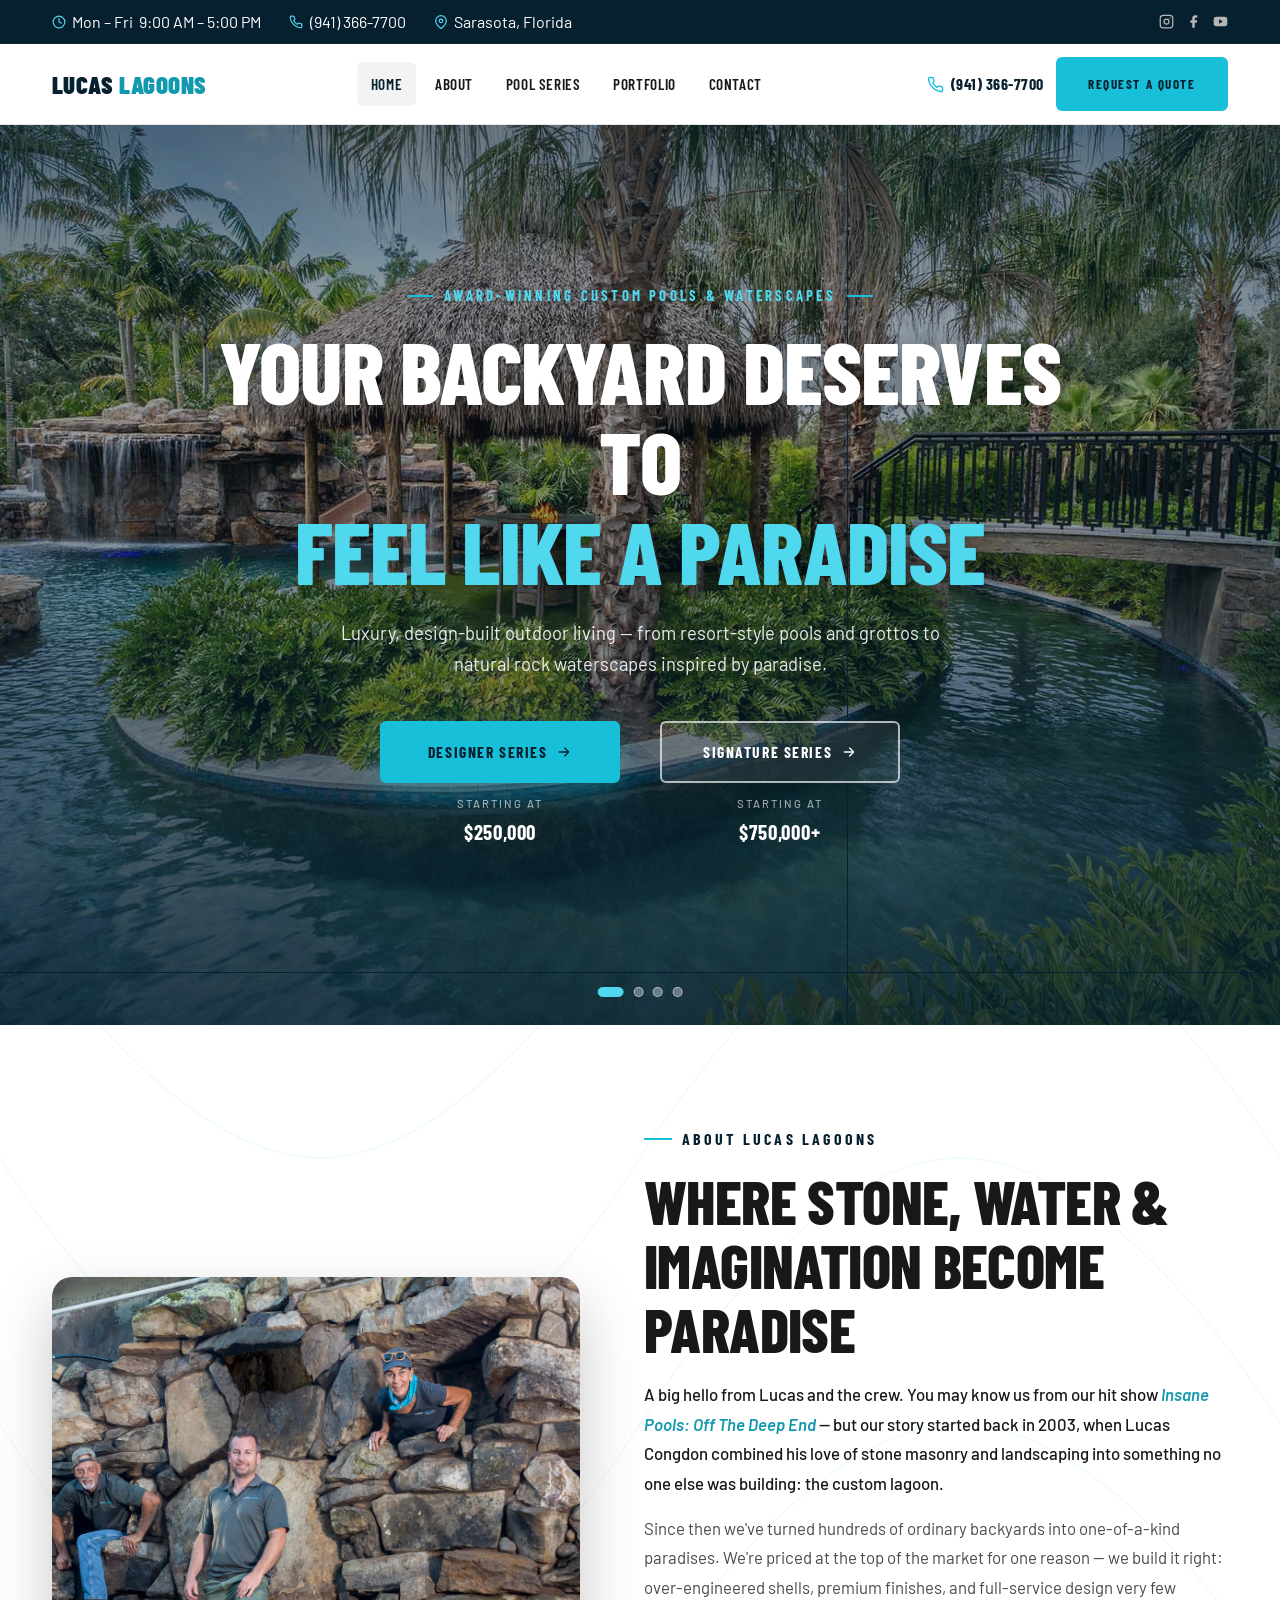
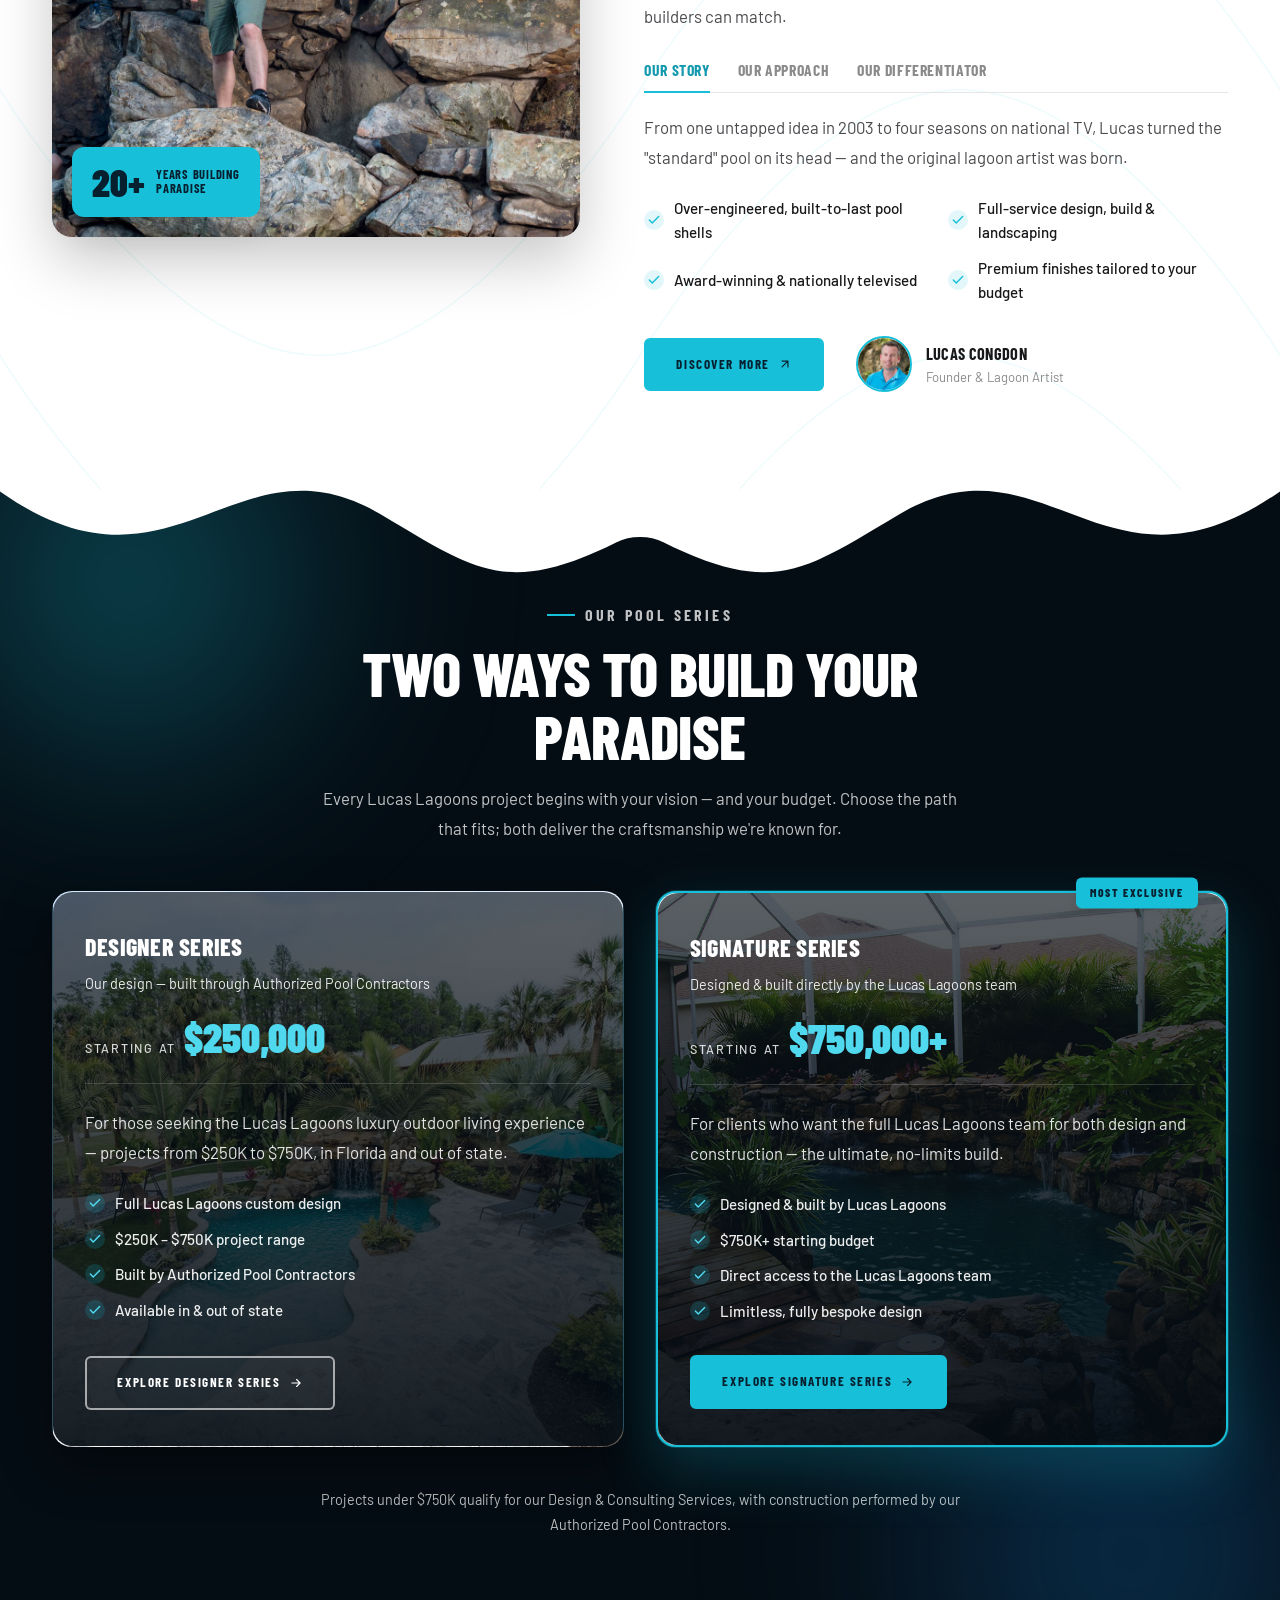
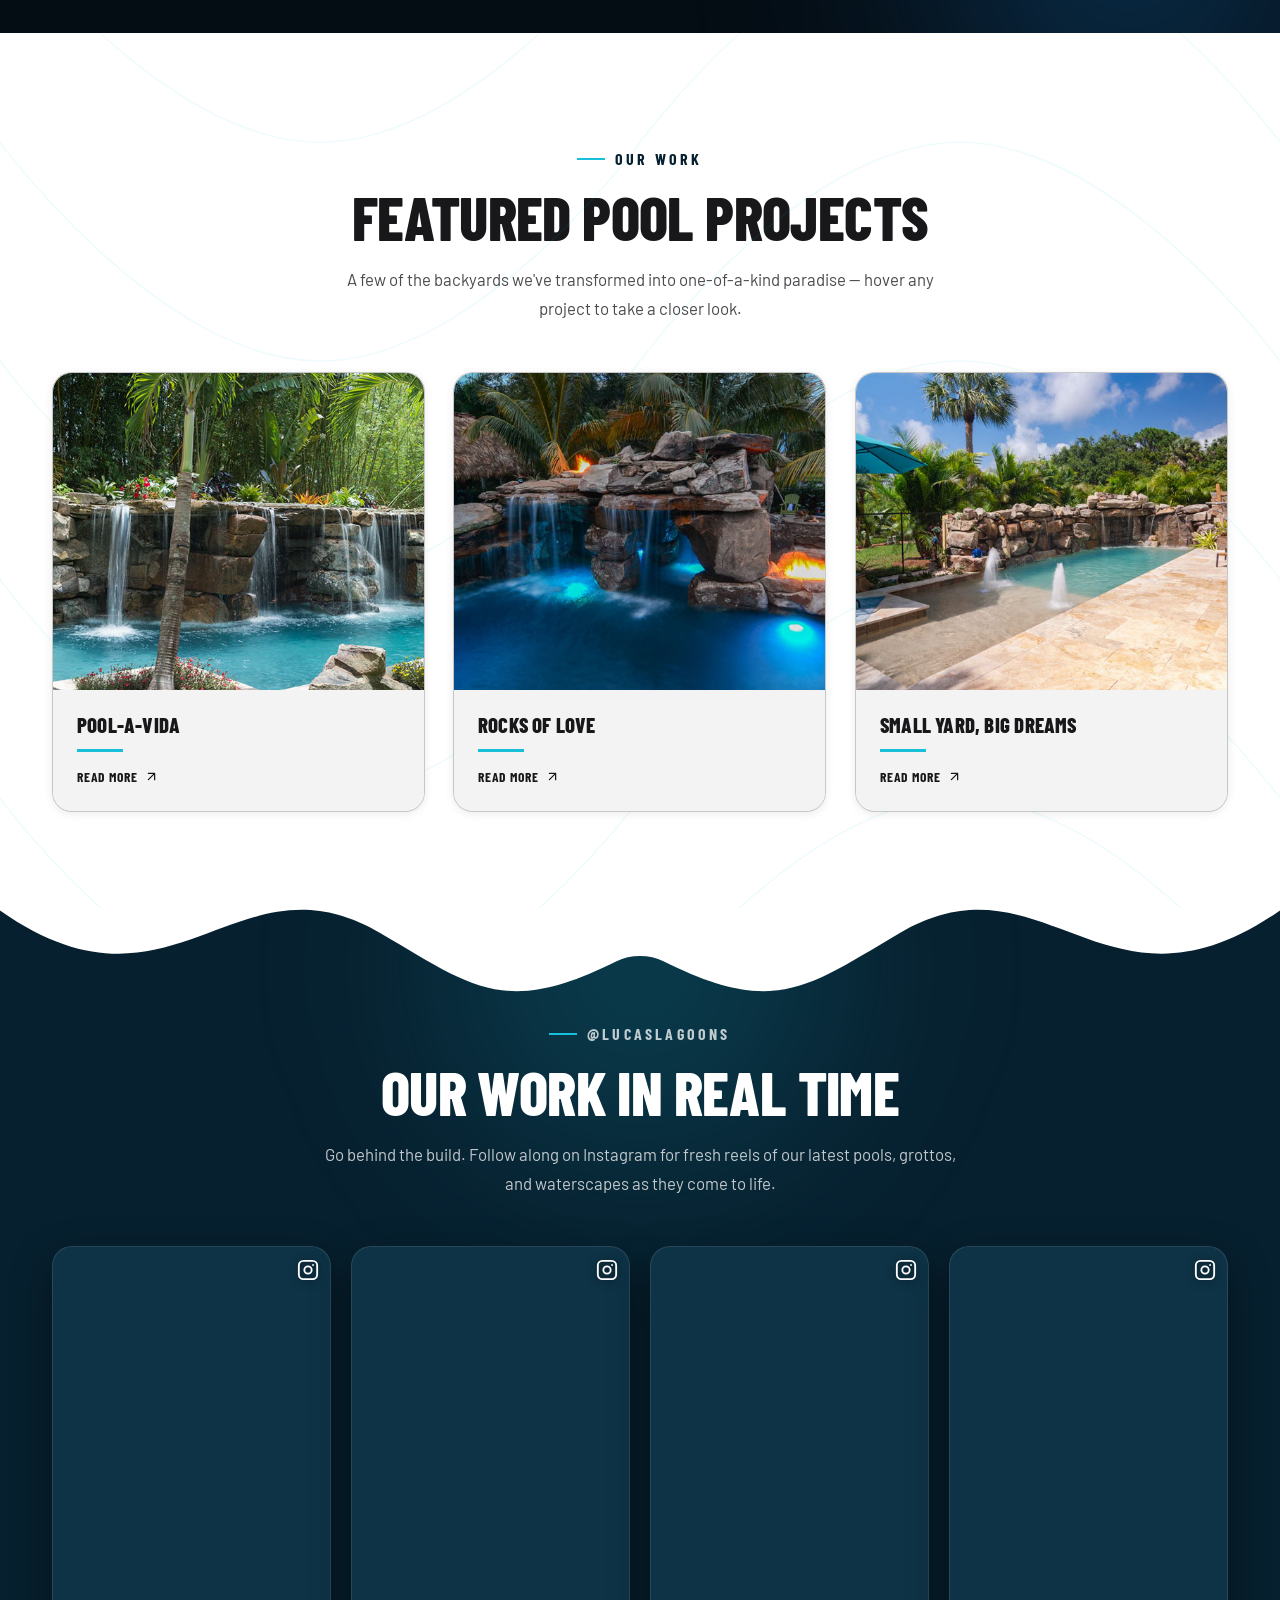
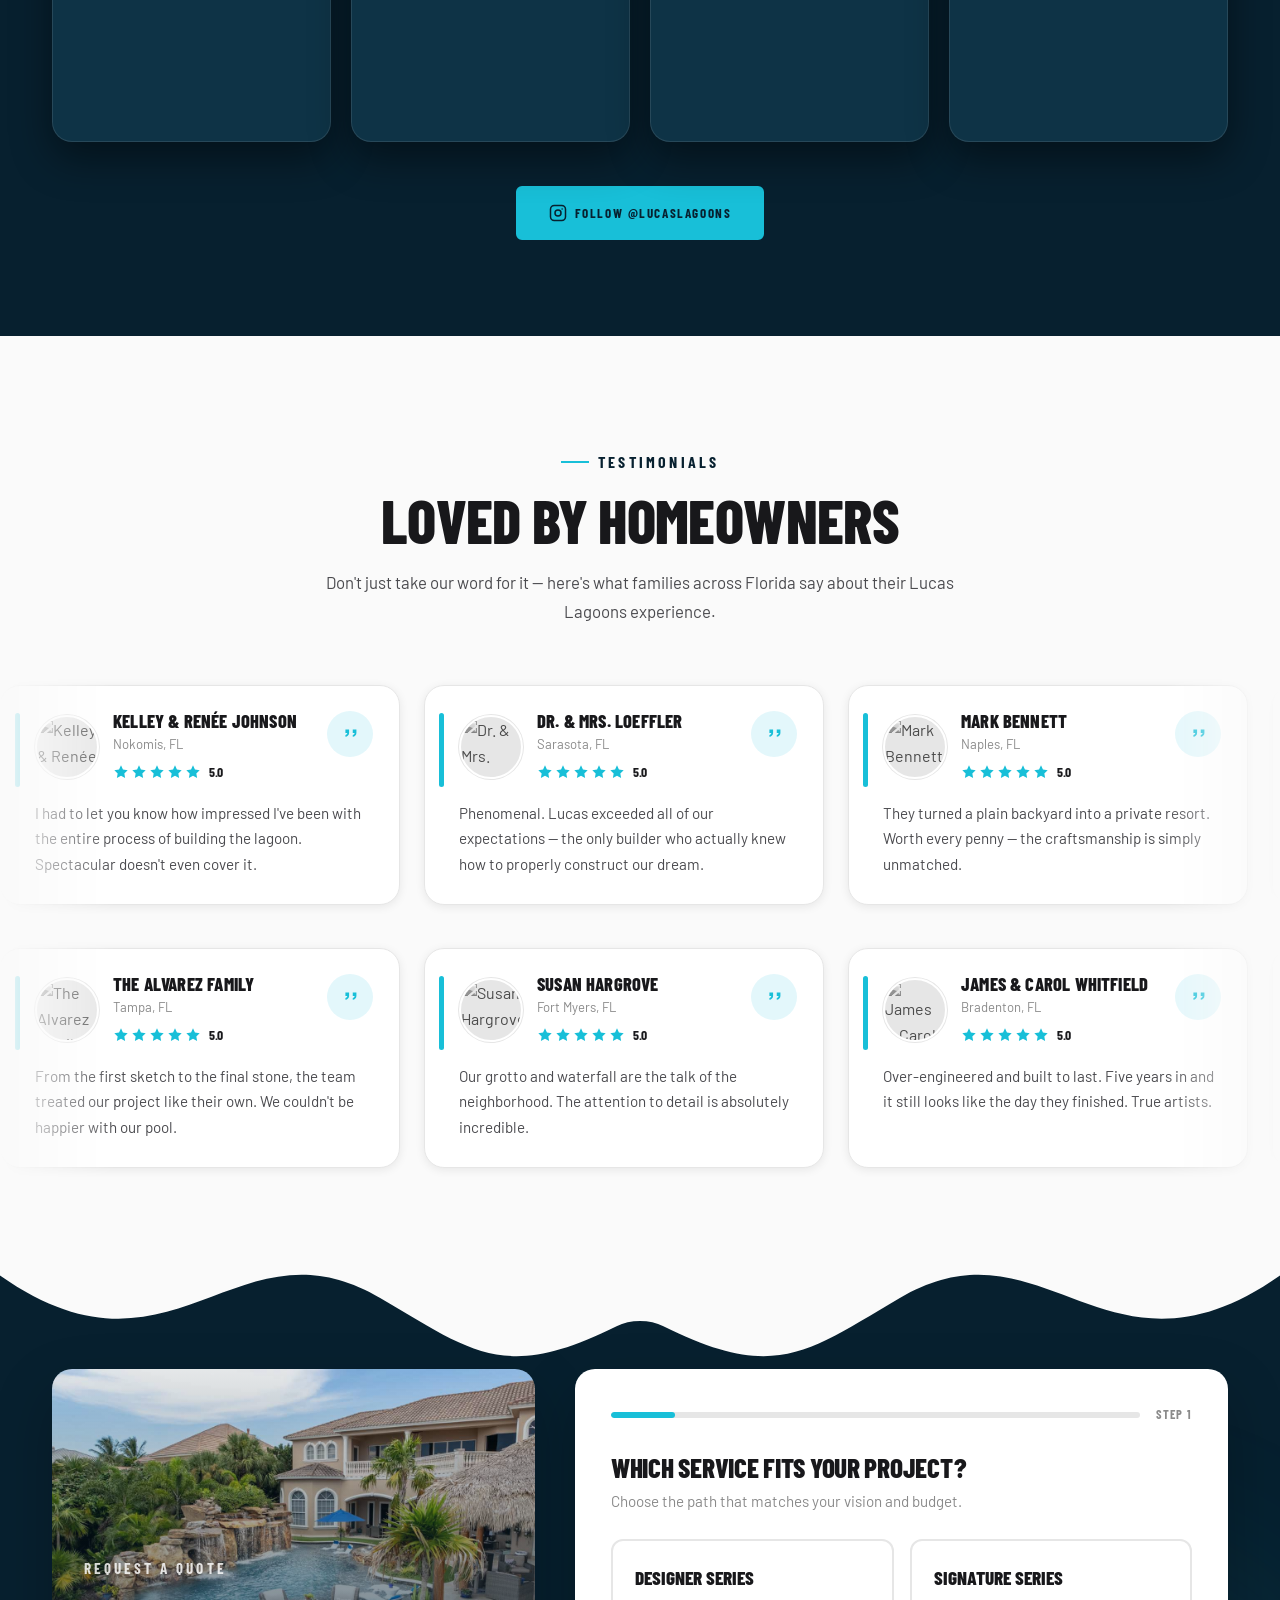
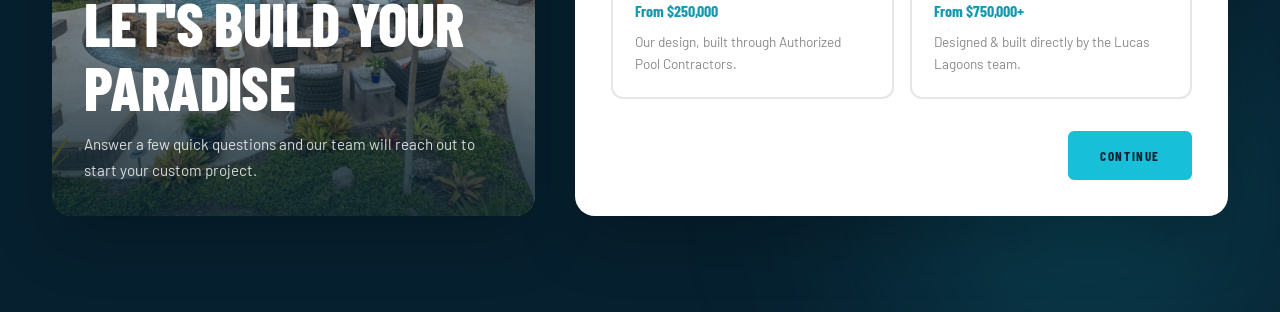
==== commit 22594e31: "update" ====
--- a/index.html
+++ b/index.html
@@ -456,6 +456,13 @@
   ═══════════════════════════════════════════ -->
   <section id="instagram" class="section-padding ig-section">
 
+    <!-- Shape divider: the white Portfolio drapes down into this dark section -->
+    <div class="top-wave" aria-hidden="true">
+      <svg xmlns="http://www.w3.org/2000/svg" viewBox="0 0 1000 100" preserveAspectRatio="none">
+        <path d="M0 0v4c136 143.8 183.8-73.2 297 26.6 72.2 63.7 97 99 184.7 33.2a30.5 30.5 0 0 1 36.6 0c87.6 65.8 112.5 30.5 184.7-33.2C816.2-69.2 864 147.7 1000 4V0H0Z"></path>
+      </svg>
+    </div>
+
     <!-- subtle aqua ambient glow -->
     <span class="ig-glow" aria-hidden="true"></span>
 
@@ -615,7 +622,7 @@
             <blockquote class="tm-text">They turned a plain backyard into a private resort. Worth every penny — the craftsmanship is simply unmatched.</blockquote>
           </figure>
 
-<figure class="tm-card">
+          <figure class="tm-card">
             <div class="tm-top">
               <img class="tm-avatar" src="images/testimonials/t1.jpg" alt="Kelley &amp; Renée Johnson" width="64" height="64" loading="lazy" />
               <div class="tm-id">
@@ -936,13 +943,21 @@
        ⤵  DROP IMAGE IN: images/quote/quote-pool.jpg
   ═══════════════════════════════════════════ -->
   <section id="contact" class="section-padding quote-section">
+
+    <!-- Shape divider: the light Testimonials drapes down into this dark section -->
+    <div class="top-wave" aria-hidden="true">
+      <svg xmlns="http://www.w3.org/2000/svg" viewBox="0 0 1000 100" preserveAspectRatio="none">
+        <path d="M0 0v4c136 143.8 183.8-73.2 297 26.6 72.2 63.7 97 99 184.7 33.2a30.5 30.5 0 0 1 36.6 0c87.6 65.8 112.5 30.5 184.7-33.2C816.2-69.2 864 147.7 1000 4V0H0Z"></path>
+      </svg>
+    </div>
+
     <span class="quote-glow" aria-hidden="true"></span>
 
     <div class="container quote-inner">
 
       <!-- LEFT: pool image + caption -->
       <div class="quote-media reveal fade-right">
-        <div class="quote-media-img" style="background-image:url('images/quote/quote-pool.jpg')"></div>
+        <div class="quote-media-img" style="background-image:url('images/hero/hero-3.jpg')"></div>
         <div class="quote-media-cap">
           <p class="quote-media-eyebrow">Request a Quote</p>
           <h2 class="quote-media-title">Let's Build Your Paradise</h2>
--- a/global.css
+++ b/global.css
@@ -229,6 +229,7 @@
   border-color: var(--aqua-dk);
   transform: translateY(-2px);
   box-shadow: 0 10px 24px rgba(24,191,216,0.32);
+  color: white;
 }
 
 /* Secondary — outline aqua, transparent */
--- a/css/styles.css
+++ b/css/styles.css
@@ -32,13 +32,21 @@
   background-position: center;
   background-repeat: no-repeat;
   opacity: 0;
-  transform: scale(1.06);
-  transition: opacity 1.4s ease, transform 7s ease;
+  transform: scale(1.08);
+  transition: opacity 1.4s ease;
   will-change: opacity, transform;
 }
-.hero-slide.is-active {
-  opacity: 1;
-  transform: scale(1);   /* slow Ken-Burns drift while active */
+.hero-slide.is-active { opacity: 1; }
+
+/* Ken-Burns drift — runs each time a slide activates (incl. the first).
+   Alternates: odd slides zoom OUT, even slides zoom IN. */
+.hero-slide.is-active:nth-child(odd)  { animation: hero-zoom-out 7s ease-out forwards; }
+.hero-slide.is-active:nth-child(even) { animation: hero-zoom-in  7s ease-out forwards; }
+@keyframes hero-zoom-out { from { transform: scale(1.14); } to { transform: scale(1); } }
+@keyframes hero-zoom-in  { from { transform: scale(1);    } to { transform: scale(1.14); } }
+@media (prefers-reduced-motion: reduce) {
+  .hero-slide.is-active:nth-child(odd),
+  .hero-slide.is-active:nth-child(even) { animation: none; transform: scale(1); }
 }
 
 /* Dark gradient overlay so white text stays legible over any photo */
@@ -138,6 +146,7 @@
   border-color: var(--aqua-dk);
   transform: translateY(-3px);
   box-shadow: 0 16px 40px rgba(24,191,216,0.42);
+  color: white;
 }
 .btn-series .btn-icon { width: 16px; height: 16px; transition: transform var(--transition); }
 .btn-series:hover .btn-icon { transform: translateX(4px); }
@@ -201,6 +210,46 @@
   width: 26px;
   border-radius: 6px;
 }
+
+
+/* ══════════════════════════════════════════════
+   TOP WAVE DIVIDER (shared)
+   Single wave draping the previous section's color down into a
+   dark section. Used on #series, #instagram, #contact.
+══════════════════════════════════════════════ */
+.top-wave {
+  position: absolute;
+  top: -1px;
+  left: 0;
+  width: 100%;
+  height: 55px;
+  z-index: 2;
+  line-height: 0;
+  pointer-events: none;
+}
+@media (min-width: 768px) { .top-wave { height: 85px; } }
+.top-wave svg { display: block; width: 100%; height: 100%; }
+/* fill = color of the section directly above each */
+#instagram .top-wave path { fill: var(--bg-white); }   /* portfolio (white) above */
+#contact   .top-wave path { fill: var(--bg-light); }    /* testimonials (light) above */
+
+/* Bottom wave — flipped, so a dark section spills into the lighter
+   section below it. fill = color of the section directly BELOW each. */
+.bottom-wave {
+  position: absolute;
+  bottom: -1px;
+  left: 0;
+  width: 100%;
+  height: 55px;
+  z-index: 2;
+  line-height: 0;
+  pointer-events: none;
+  transform: scaleY(-1);          /* flip: solid edge faces down */
+}
+@media (min-width: 768px) { .bottom-wave { height: 85px; } }
+.bottom-wave svg { display: block; width: 100%; height: 100%; }
+#series    .bottom-wave path { fill: var(--bg-white); }   /* portfolio (white) below */
+#instagram .bottom-wave path { fill: var(--bg-light); }   /* testimonials (light) below */
 
 
 /* ══════════════════════════════════════════════
@@ -888,6 +937,251 @@
 
 
 /* ══════════════════════════════════════════════
+   CONTACT / QUOTE WIZARD  (dark)
+   Left image · right multi-step form (MC first, typing last).
+══════════════════════════════════════════════ */
+
+.quote-section { position: relative; background: var(--ink); overflow: hidden; }
+.quote-glow {
+  position: absolute;
+  bottom: -200px; right: -120px;
+  width: 620px; height: 620px;
+  border-radius: 50%;
+  background: radial-gradient(circle, rgba(24,191,216,0.22) 0%, transparent 70%);
+  filter: blur(80px);
+  pointer-events: none;
+  z-index: 0;
+}
+.quote-inner {
+  position: relative;
+  z-index: 1;
+  display: grid;
+  grid-template-columns: 1fr;
+  gap: 2rem;
+  align-items: stretch;
+}
+@media (min-width: 940px) { .quote-inner { grid-template-columns: 0.85fr 1.15fr; gap: 2.5rem; } }
+
+/* ── Left media ── */
+.quote-media {
+  position: relative;
+  border-radius: var(--radius-lg);
+  overflow: hidden;
+  min-height: 320px;
+  display: flex;
+  align-items: flex-end;
+  box-shadow: var(--shadow-lg);
+}
+.quote-media-img {
+  position: absolute;
+  inset: 0;
+  background: linear-gradient(135deg, var(--ink-soft), var(--ink)) center/cover no-repeat;
+  z-index: 0;
+}
+.quote-media::after {
+  content: '';
+  position: absolute;
+  inset: 0;
+  z-index: 1;
+  background: linear-gradient(180deg, rgba(7,32,47,0.1) 0%, rgba(7,32,47,0.85) 100%);
+}
+.quote-media-cap { position: relative; z-index: 2; padding: 2rem; }
+.quote-media-eyebrow {
+  font-family: var(--font-display);
+  font-weight: 700;
+  font-size: 0.82rem;
+  letter-spacing: 0.2em;
+  text-transform: uppercase;
+  color: var(--aqua-lt);
+  margin-bottom: 0.6rem;
+}
+.quote-media-title { color: var(--white); margin-bottom: 0.75rem; }
+.quote-media-cap p { color: rgba(255,255,255,0.82); font-size: 0.95rem; }
+
+/* ── Right form card ── */
+.quote-card {
+  background: var(--white);
+  border-radius: var(--radius-lg);
+  box-shadow: var(--shadow-lg);
+  padding: 1.75rem;
+}
+@media (min-width: 768px) { .quote-card { padding: 2.25rem; } }
+
+/* Progress */
+.qf-progress { display: flex; align-items: center; gap: 1rem; margin-bottom: 1.75rem; }
+.qf-progress-bar {
+  flex: 1;
+  height: 6px;
+  background: var(--grey-200);
+  border-radius: 99px;
+  overflow: hidden;
+}
+.qf-progress-bar span {
+  display: block;
+  height: 100%;
+  width: 12%;
+  background: var(--aqua);
+  border-radius: 99px;
+  transition: width var(--transition-slow);
+}
+.qf-progress-text {
+  font-family: var(--font-display);
+  font-weight: 700;
+  font-size: 0.78rem;
+  letter-spacing: 0.08em;
+  text-transform: uppercase;
+  color: var(--text-muted);
+  white-space: nowrap;
+}
+
+/* Steps */
+.qf-step { display: none; animation: qf-fade 0.35s ease; }
+.qf-step.is-active { display: block; }
+@keyframes qf-fade { from { opacity: 0; transform: translateY(8px); } to { opacity: 1; transform: none; } }
+.qf-step-title { font-size: clamp(1.3rem, 3vw, 1.7rem); margin-bottom: 0.4rem; }
+.qf-step-sub { color: var(--text-muted); margin-bottom: 1.5rem; font-size: 0.95rem; }
+
+/* Service choice cards */
+.qf-choices { display: grid; gap: 1rem; }
+@media (min-width: 560px) { .qf-choices { grid-template-columns: 1fr 1fr; } }
+.qf-choice { cursor: pointer; }
+.qf-choice input { position: absolute; opacity: 0; pointer-events: none; }
+.qf-choice-box {
+  display: flex;
+  flex-direction: column;
+  gap: 0.25rem;
+  height: 100%;
+  padding: 1.4rem;
+  border: 2px solid var(--grey-200);
+  border-radius: var(--radius);
+  transition: border-color var(--transition), background var(--transition), box-shadow var(--transition);
+}
+.qf-choice:hover .qf-choice-box { border-color: var(--aqua-lt); }
+.qf-choice input:checked + .qf-choice-box {
+  border-color: var(--aqua);
+  background: rgba(24,191,216,0.06);
+  box-shadow: 0 0 0 3px rgba(24,191,216,0.15);
+}
+.qf-choice input:focus-visible + .qf-choice-box { outline: 2px solid var(--aqua); outline-offset: 2px; }
+.qf-choice-title { font-family: var(--font-display); font-weight: 800; font-size: 1.2rem; text-transform: uppercase; color: var(--text-primary); }
+.qf-choice-price { font-family: var(--font-display); font-weight: 700; color: var(--aqua-dk); }
+.qf-choice-sub { font-size: 0.85rem; color: var(--text-muted); margin-top: 0.25rem; }
+
+/* MC groups */
+.qf-group { border: none; margin-bottom: 1.5rem; }
+.qf-group:last-child { margin-bottom: 0; }
+.qf-group legend {
+  font-family: var(--font-display);
+  font-weight: 700;
+  font-size: 0.82rem;
+  letter-spacing: 0.1em;
+  text-transform: uppercase;
+  color: var(--text-primary);
+  margin-bottom: 0.7rem;
+}
+.qf-group.qf-group-invalid legend { color: #c0392b; }
+.qf-optgroup { display: grid; gap: 0.6rem; }
+@media (min-width: 560px) { .qf-optgroup { grid-template-columns: 1fr 1fr; } }
+.qf-opt {
+  display: flex;
+  align-items: center;
+  gap: 0.6rem;
+  padding: 0.8rem 1rem;
+  border: 1.5px solid var(--grey-200);
+  border-radius: var(--radius-sm);
+  cursor: pointer;
+  font-size: 0.92rem;
+  color: var(--text-body);
+  transition: border-color var(--transition), background var(--transition);
+}
+.qf-opt:hover { border-color: var(--aqua-lt); }
+.qf-opt input { accent-color: var(--aqua); width: 17px; height: 17px; flex-shrink: 0; }
+.qf-opt:has(input:checked) {
+  border-color: var(--aqua);
+  background: rgba(24,191,216,0.07);
+  color: var(--text-primary);
+
+}
+
+/* Text inputs */
+.qf-grid { display: grid; grid-template-columns: 1fr 1fr; gap: 1rem; }
+.qf-input { display: flex; flex-direction: column; gap: 0.35rem; }
+.qf-input.qf-span2 { grid-column: 1 / -1; }
+.qf-step > .qf-input { margin-bottom: 1rem; }
+.qf-input > span {
+  font-family: var(--font-display);
+  font-weight: 700;
+  font-size: 0.78rem;
+  letter-spacing: 0.06em;
+  text-transform: uppercase;
+  color: var(--text-primary);
+}
+.qf-input input,
+.qf-input select,
+.qf-input textarea {
+  width: 100%;
+  font-family: var(--font-body);
+  font-size: 0.95rem;
+  color: var(--text-primary);
+  background: var(--grey-50);
+  border: 1.5px solid var(--grey-200);
+  border-radius: var(--radius-sm);
+  padding: 0.7rem 0.85rem;
+  outline: none;
+  transition: border-color var(--transition), background var(--transition);
+}
+.qf-input textarea { resize: vertical; }
+.qf-input input:focus,
+.qf-input select:focus,
+.qf-input textarea:focus { border-color: var(--aqua); background: var(--white); }
+.qf-invalid { border-color: #c0392b !important; background: #fdecea !important; }
+
+/* Checkboxes / agreements */
+.qf-check {
+  display: flex;
+  align-items: flex-start;
+  gap: 0.65rem;
+  padding: 0.5rem 0;
+  font-size: 0.9rem;
+  color: var(--text-body);
+  cursor: pointer;
+}
+.qf-check input { accent-color: var(--aqua); width: 18px; height: 18px; margin-top: 2px; flex-shrink: 0; }
+
+/* reCAPTCHA placeholder */
+.qf-recaptcha {
+  display: inline-flex;
+  align-items: center;
+  gap: 0.7rem;
+  margin-top: 1.25rem;
+  padding: 0.75rem 1rem;
+  background: var(--grey-50);
+  border: 1px solid var(--grey-300);
+  border-radius: var(--radius-sm);
+}
+.qf-recaptcha-box { width: 24px; height: 24px; border: 2px solid var(--grey-300); border-radius: 3px; background: var(--white); }
+.qf-recaptcha-label { font-size: 0.9rem; color: var(--text-body); }
+.qf-recaptcha-logo {
+  font-size: 0.62rem; letter-spacing: 0.04em; color: var(--text-muted);
+  text-transform: uppercase; margin-left: 1rem;
+}
+
+/* Success */
+.qf-success { text-align: center; padding: 1rem 0; }
+.qf-success-icon {
+  display: inline-flex; align-items: center; justify-content: center;
+  width: 64px; height: 64px; border-radius: 50%;
+  background: rgba(24,191,216,0.15); color: var(--aqua-dk);
+  margin-bottom: 1rem;
+}
+.qf-success-icon svg { width: 32px; height: 32px; }
+
+/* Nav */
+.qf-nav { display: flex; align-items: center; justify-content: space-between; gap: 1rem; margin-top: 2rem; }
+.qf-nav .qf-next, .qf-nav .qf-submit { margin-left: auto; }
+
+
+/* ══════════════════════════════════════════════
    SECTION STUBS — temporary placeholders, removed as we build
 ══════════════════════════════════════════════ */
 .section-stub {
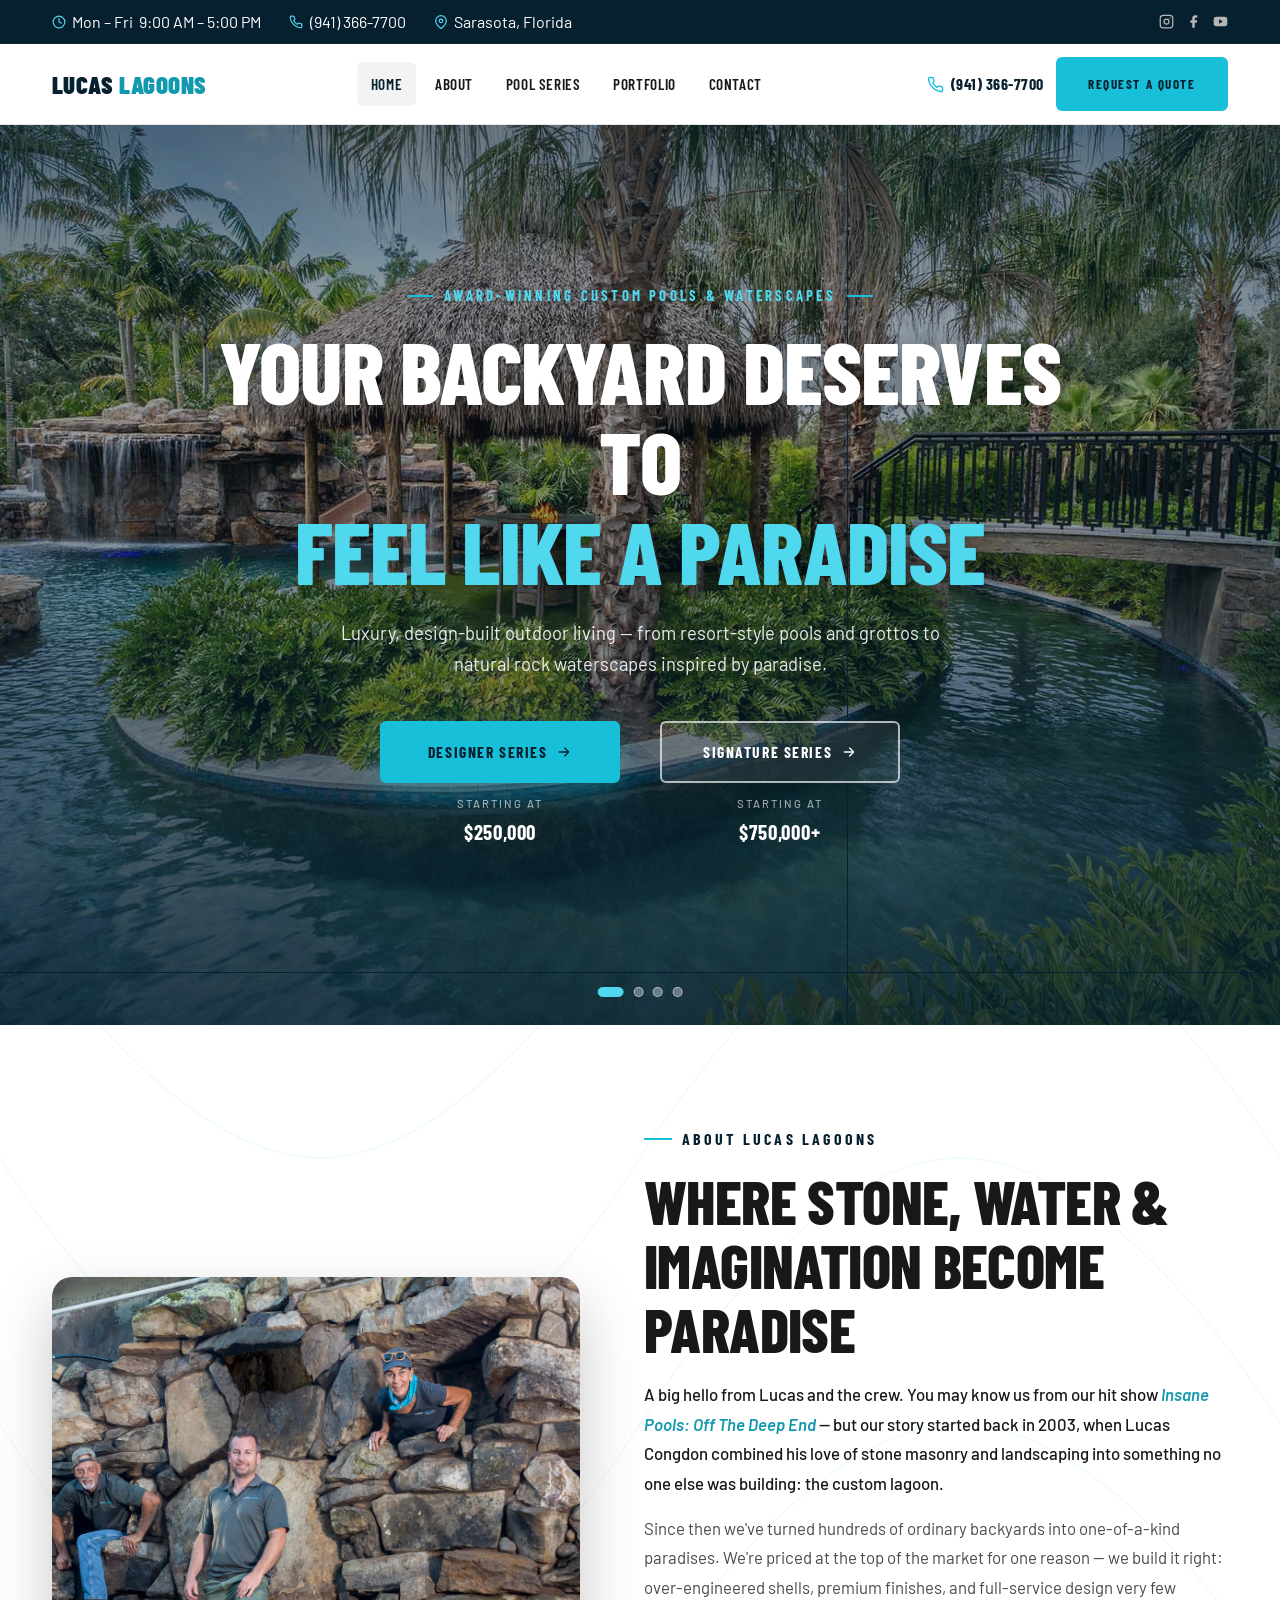
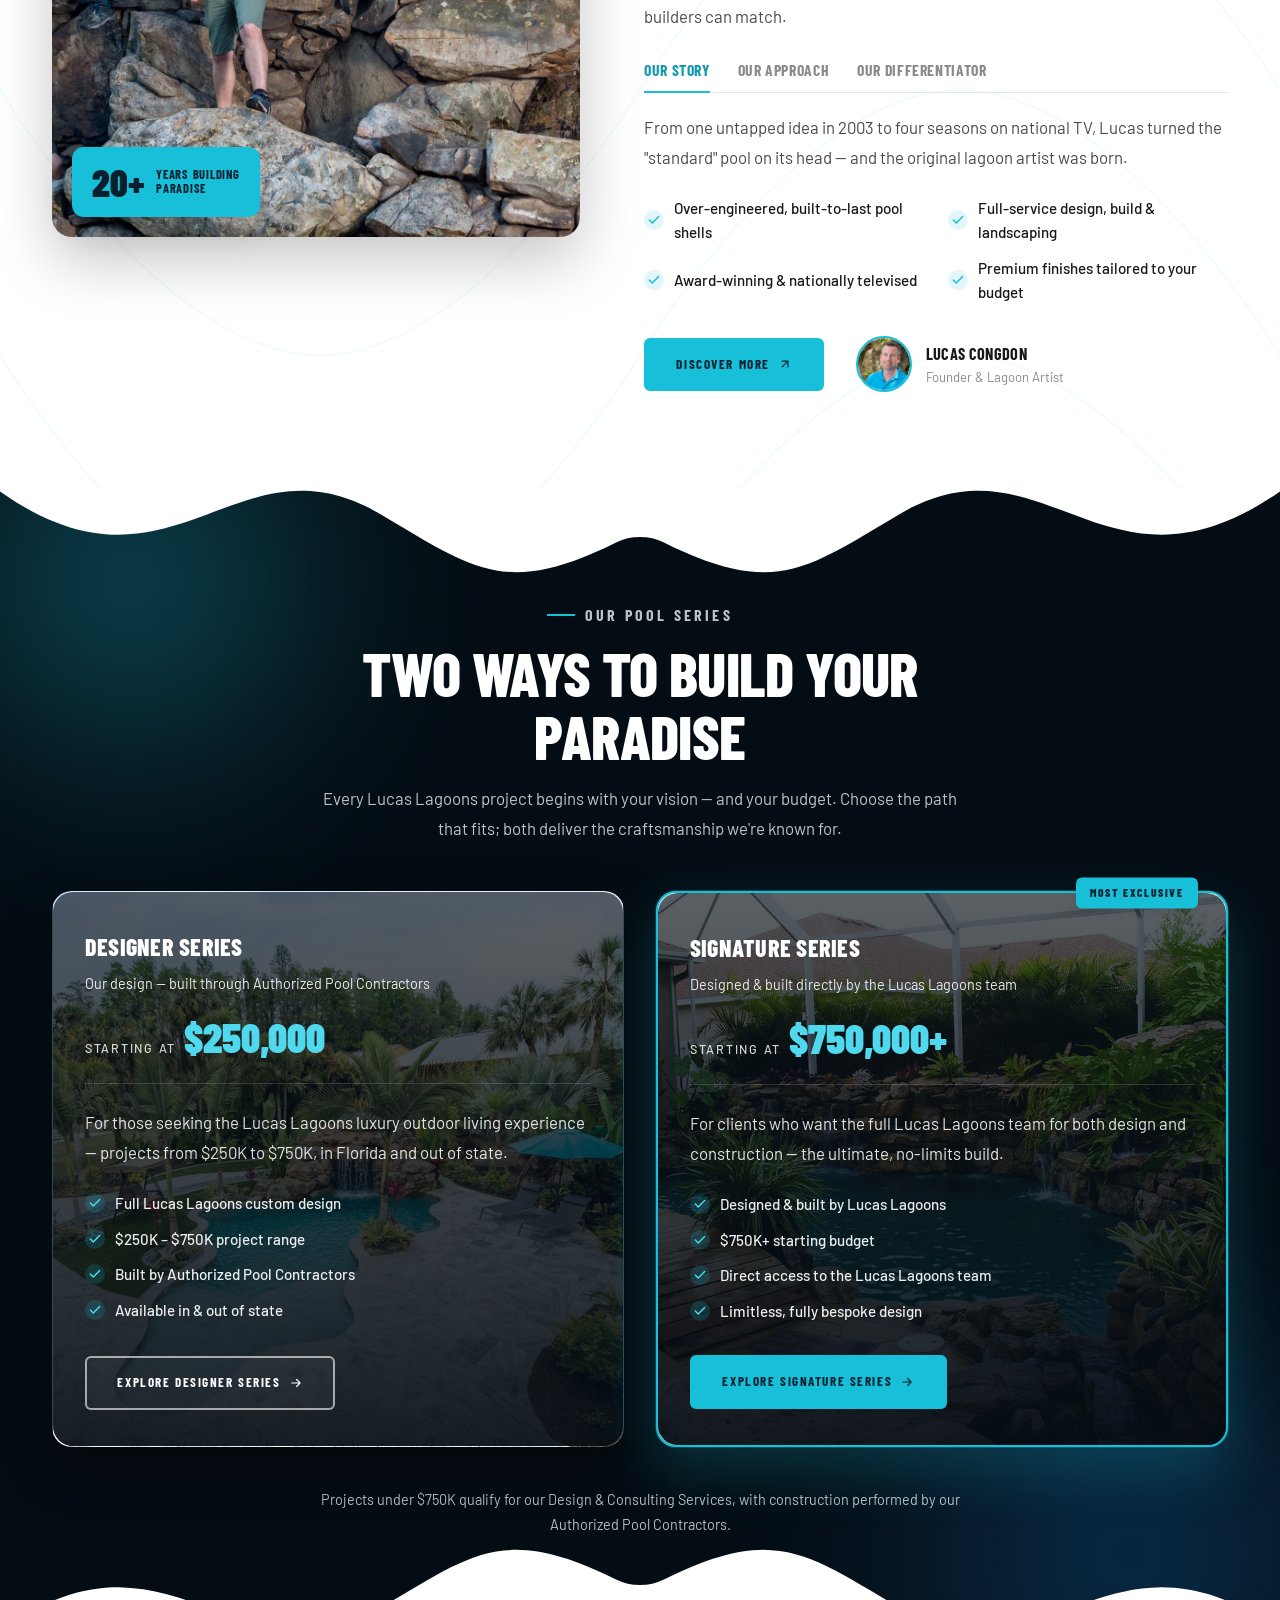
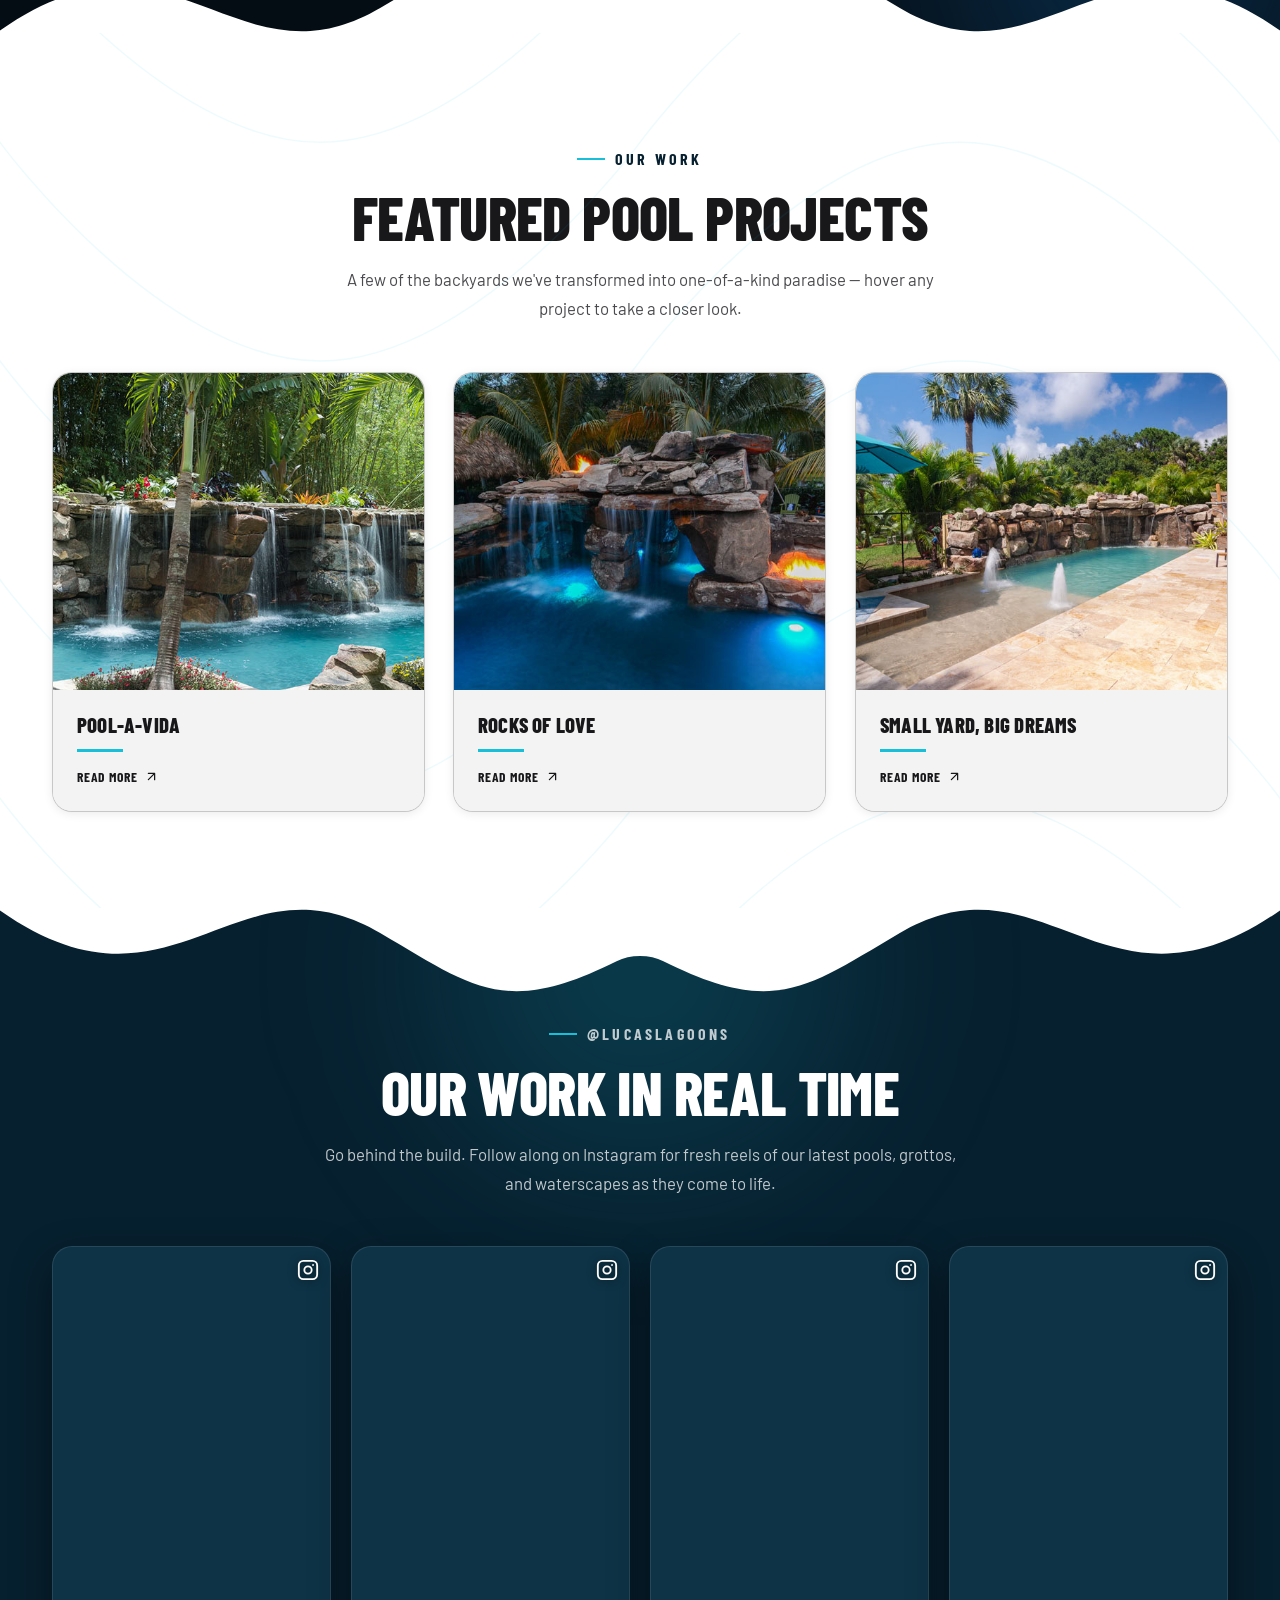
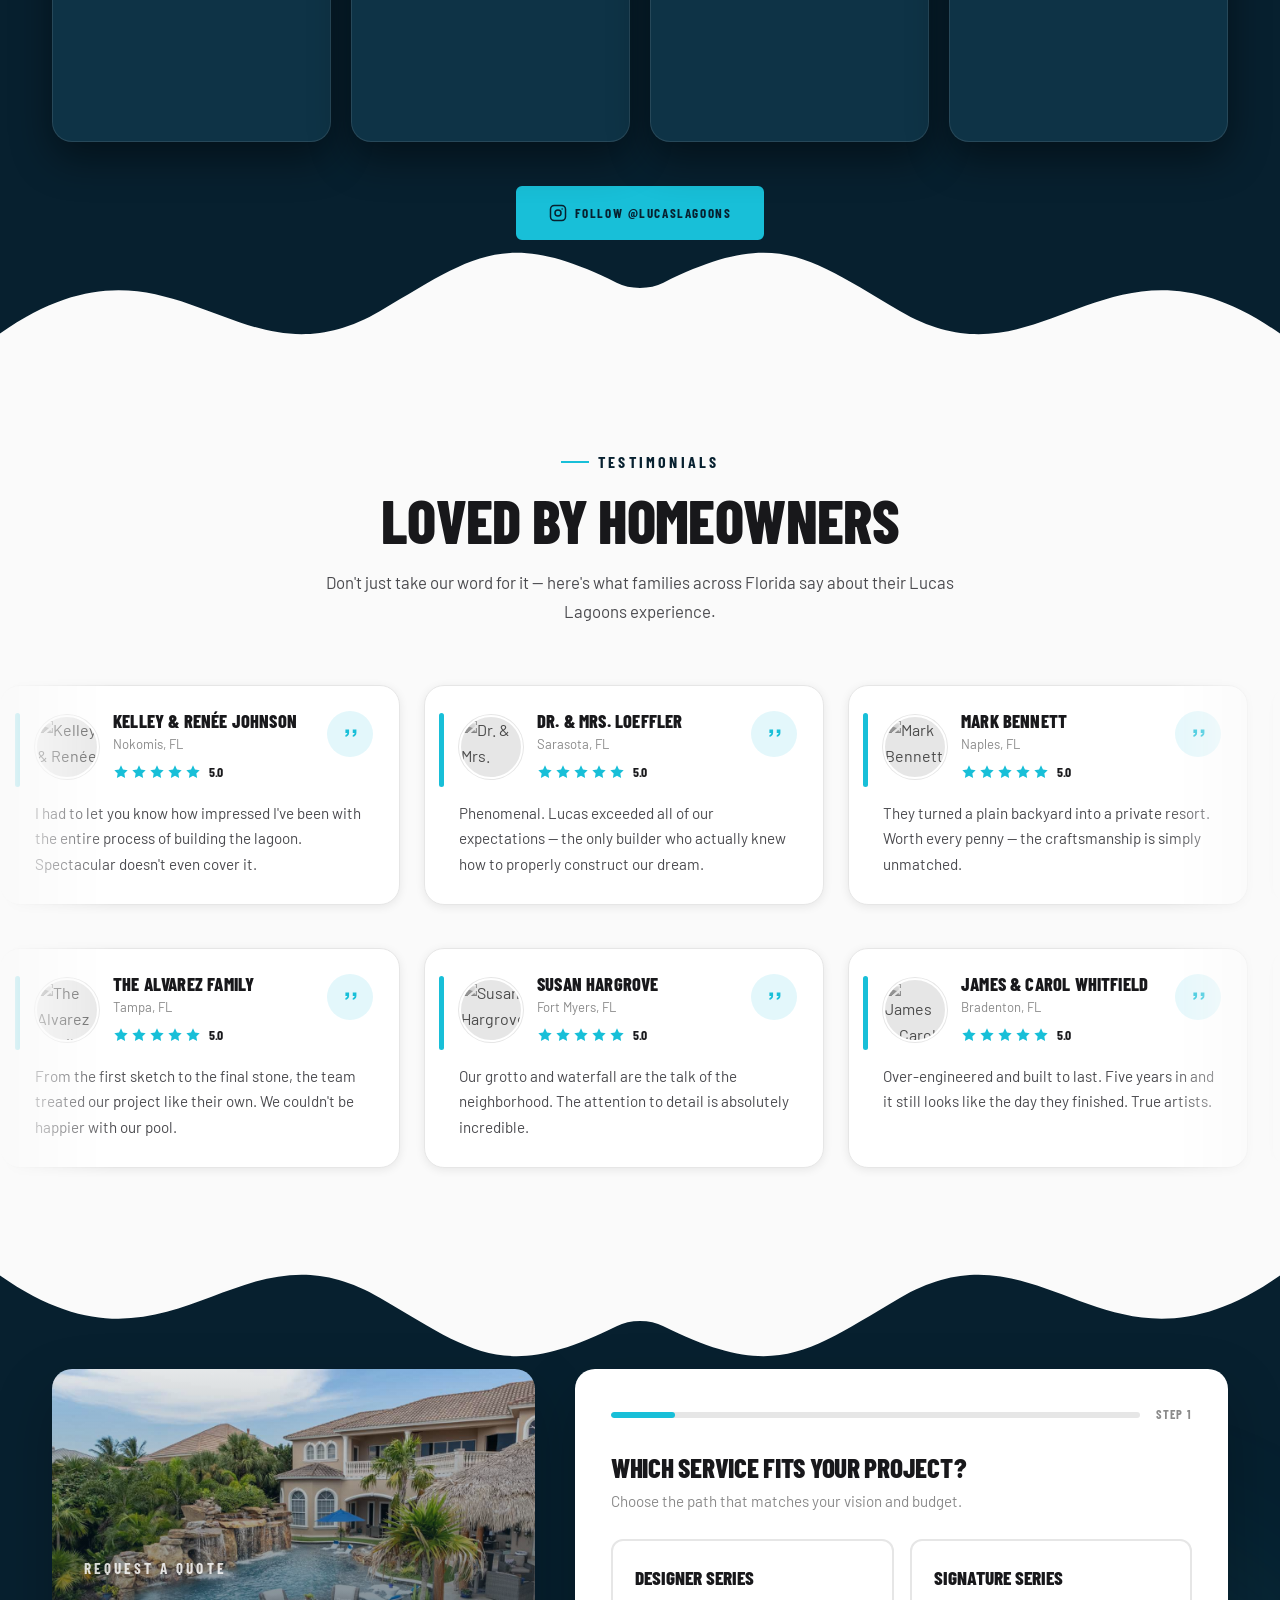
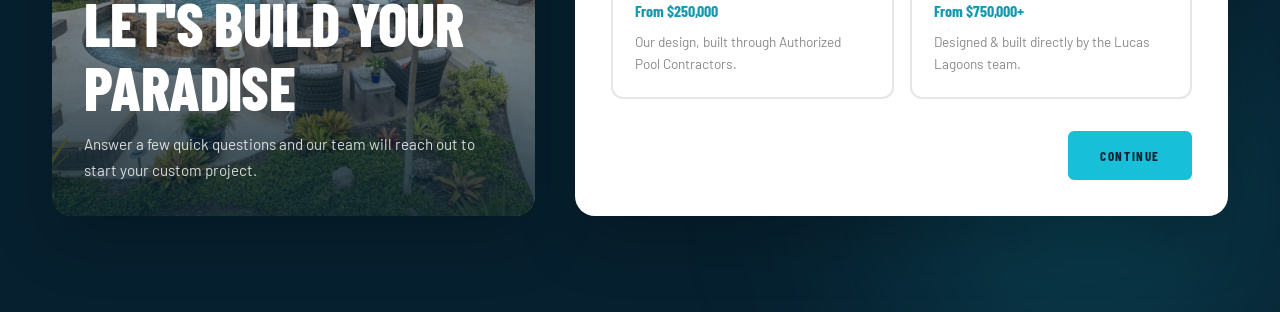
==== commit 6974c947: "update" ====
--- a/index.html
+++ b/index.html
@@ -371,6 +371,13 @@
         construction performed by our Authorized Pool Contractors.
       </p>
 
+    </div>
+
+    <!-- Bottom wave: dark series spills into the white Portfolio below -->
+    <div class="bottom-wave" aria-hidden="true">
+      <svg xmlns="http://www.w3.org/2000/svg" viewBox="0 0 1000 100" preserveAspectRatio="none">
+        <path d="M0 0v4c136 143.8 183.8-73.2 297 26.6 72.2 63.7 97 99 184.7 33.2a30.5 30.5 0 0 1 36.6 0c87.6 65.8 112.5 30.5 184.7-33.2C816.2-69.2 864 147.7 1000 4V0H0Z"></path>
+      </svg>
     </div>
   </section>
   <!-- ══════════════════════════════════════════
@@ -537,6 +544,13 @@
         </a>
       </div>
 
+    </div>
+
+    <!-- Bottom wave: dark Instagram spills into the light Testimonials below -->
+    <div class="bottom-wave" aria-hidden="true">
+      <svg xmlns="http://www.w3.org/2000/svg" viewBox="0 0 1000 100" preserveAspectRatio="none">
+        <path d="M0 0v4c136 143.8 183.8-73.2 297 26.6 72.2 63.7 97 99 184.7 33.2a30.5 30.5 0 0 1 36.6 0c87.6 65.8 112.5 30.5 184.7-33.2C816.2-69.2 864 147.7 1000 4V0H0Z"></path>
+      </svg>
     </div>
   </section>
 
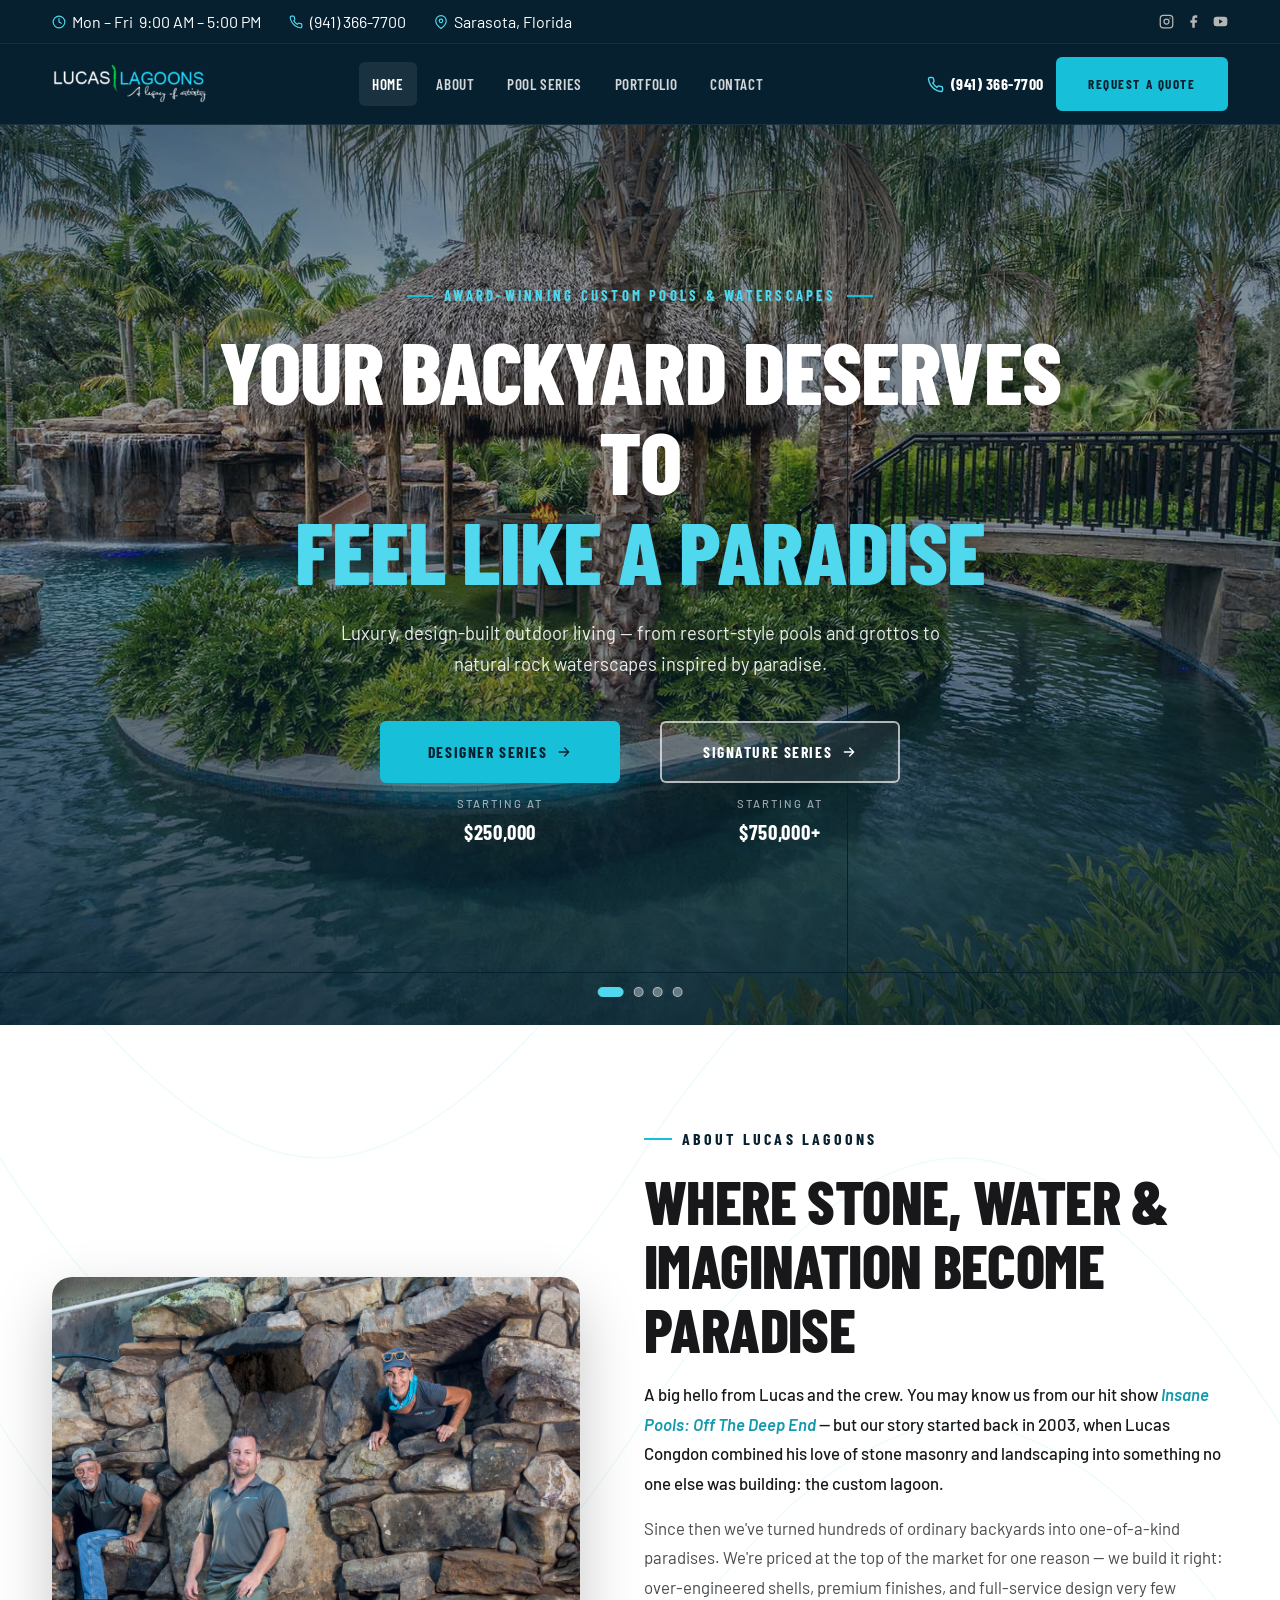
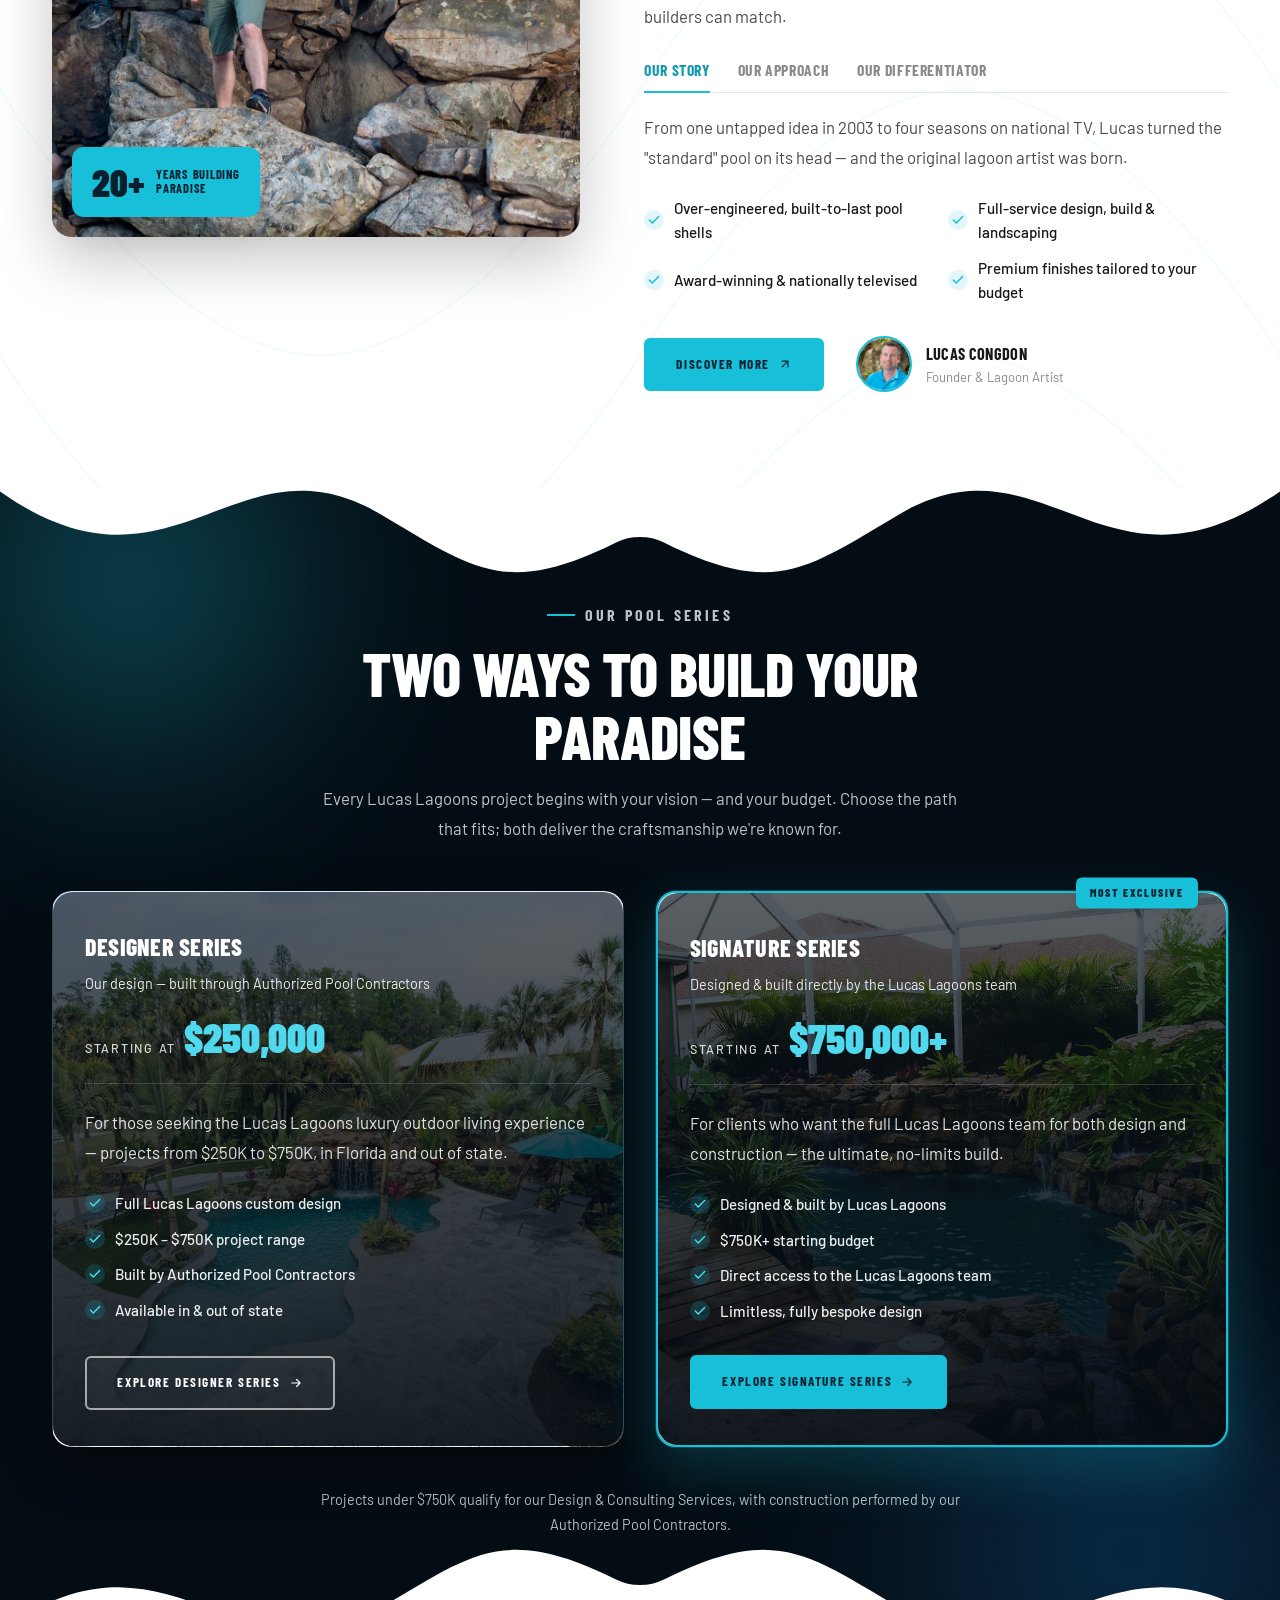
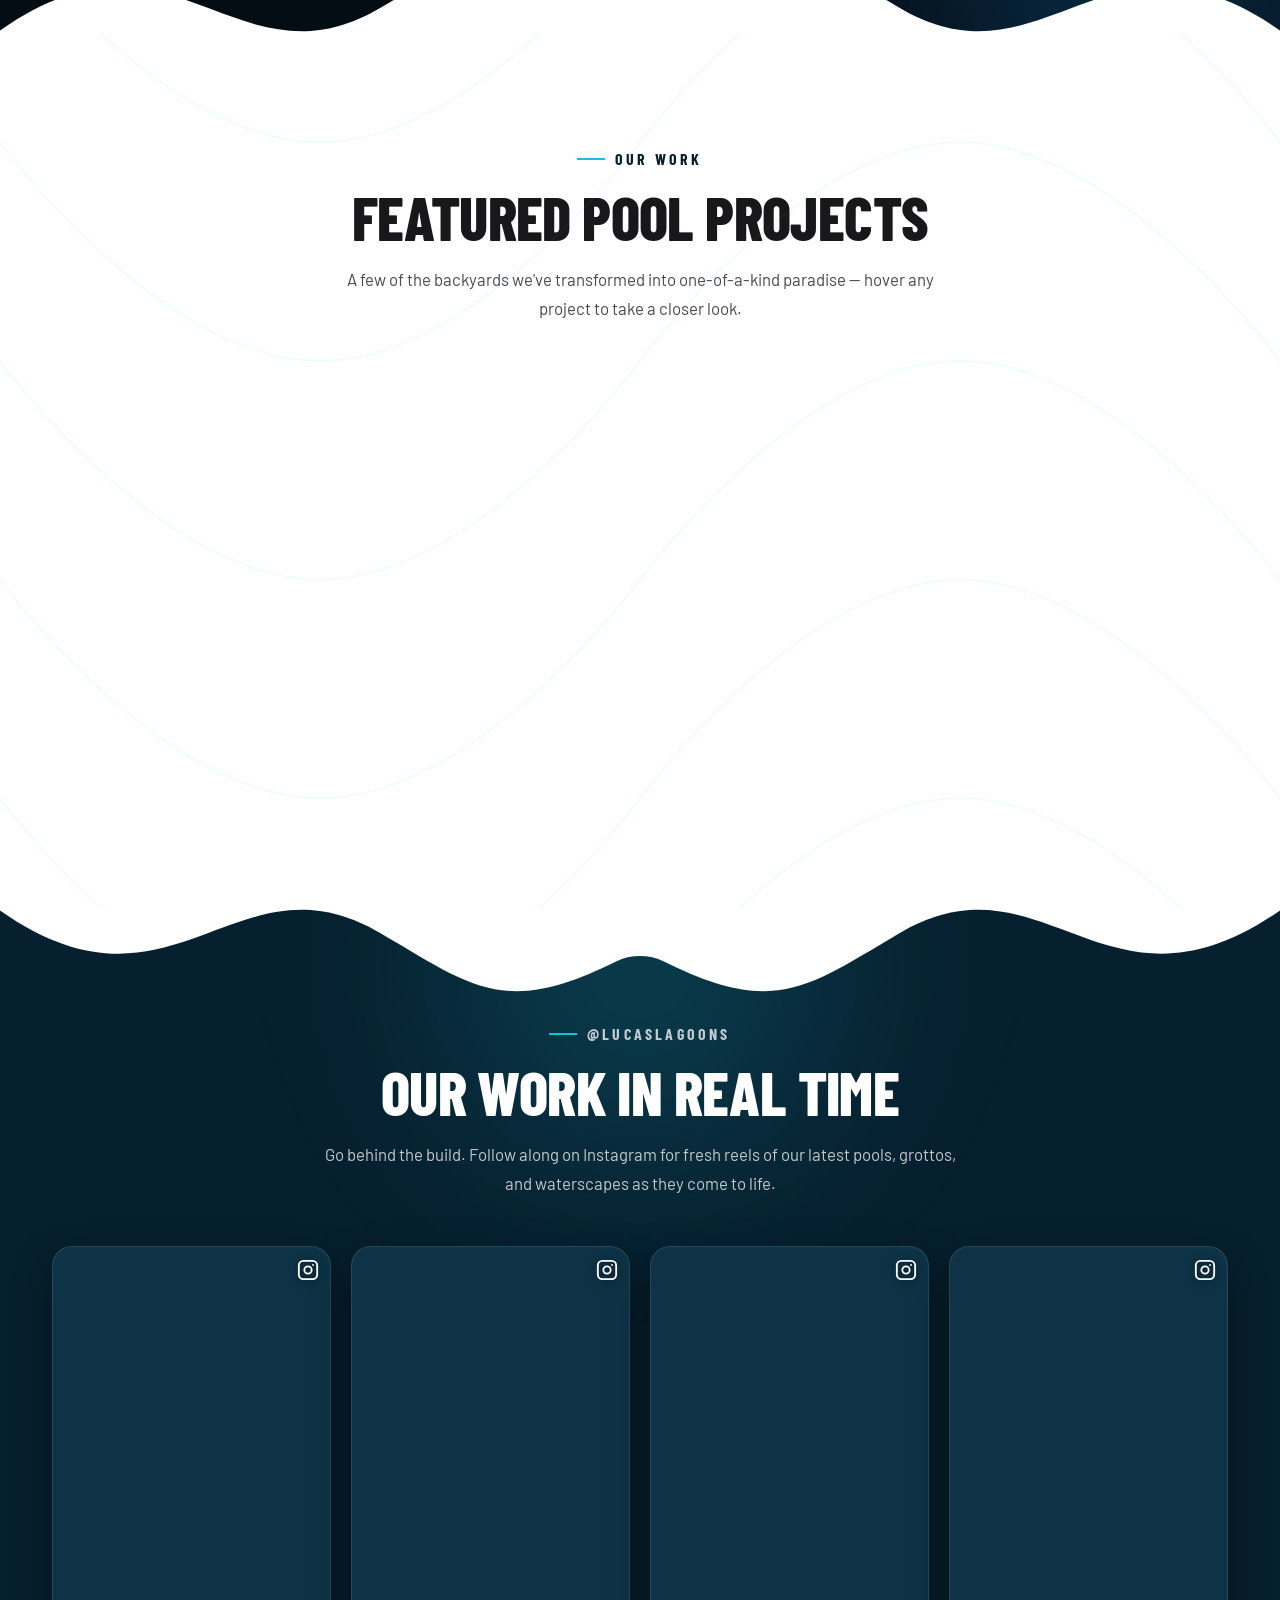
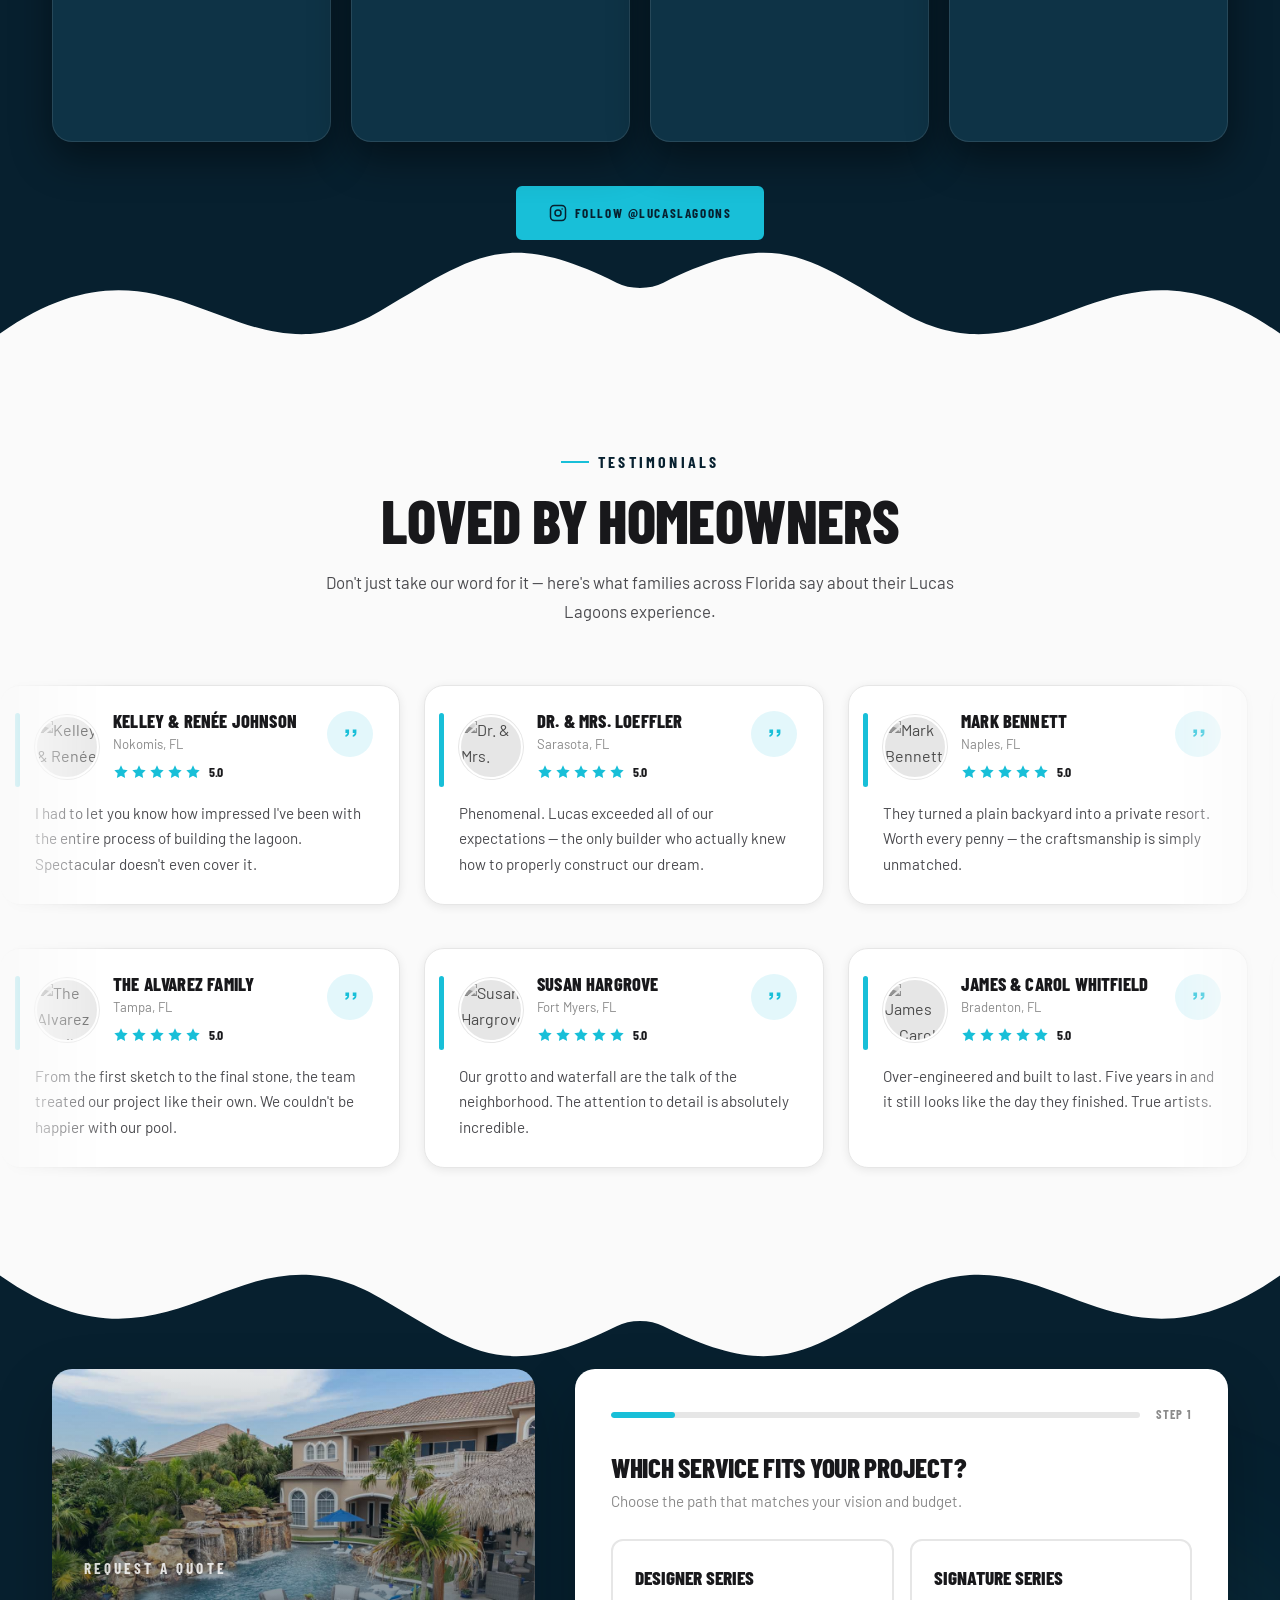
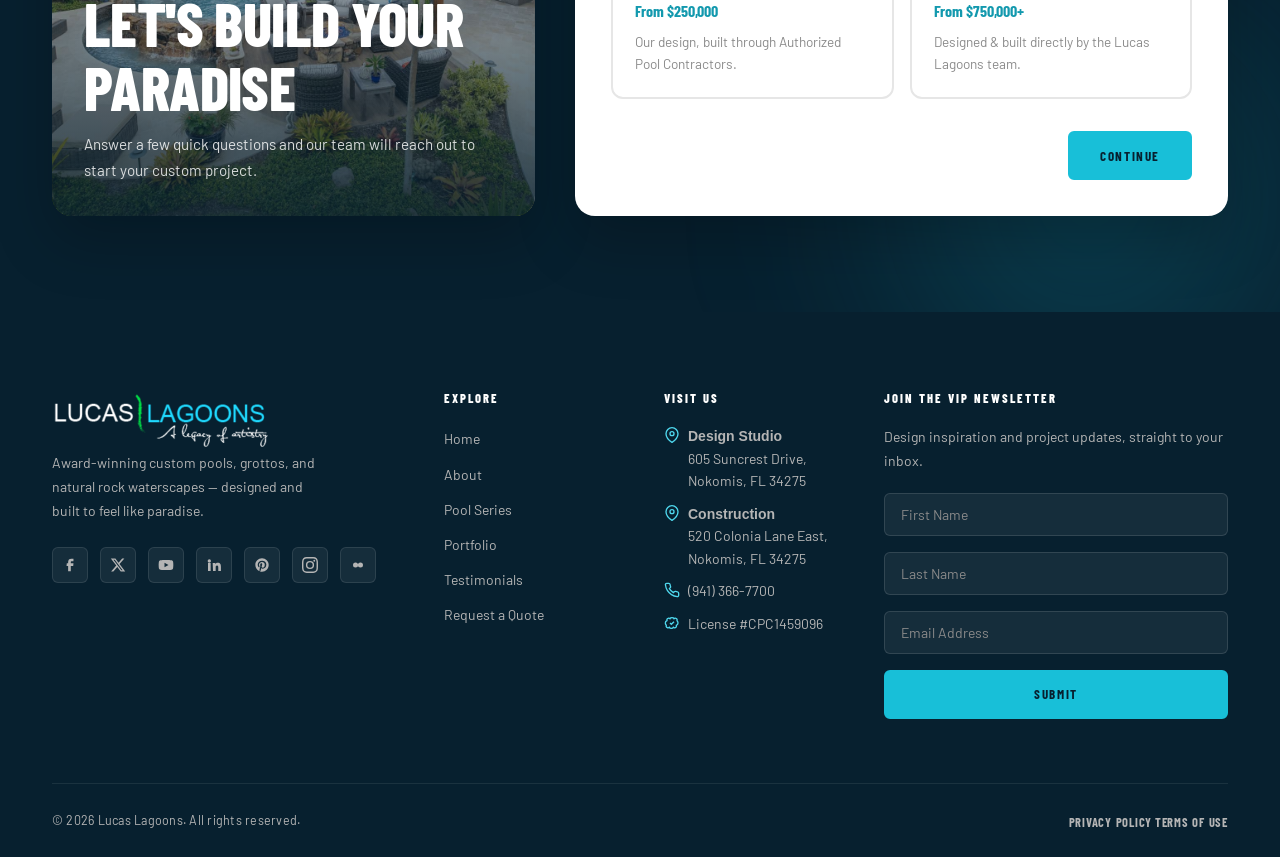
==== commit 4ede0f96: "update" ====
--- a/index.html
+++ b/index.html
@@ -46,7 +46,7 @@
   <header id="navbar">
     <div class="container nav-inner">
       <a href="index.html" class="nav-logo" aria-label="Lucas Lagoons home">
-        LUCAS<span class="logo-accent">LAGOONS</span>
+        <img src="images/lucas-lagoons-logo.png" alt="Lucas Lagoons" />
       </a>
 
       <nav aria-label="Primary">
@@ -77,7 +77,7 @@
   <div class="nav-overlay" data-drawer-close></div>
   <aside class="nav-drawer" id="navDrawer" aria-hidden="true">
     <div class="nav-drawer-head">
-      <span class="nav-logo">LUCAS<span class="logo-accent">LAGOONS</span></span>
+      <span class="nav-logo"><img src="images/lucas-lagoons-logo.png" alt="Lucas Lagoons" /></span>
       <button class="nav-drawer-close" aria-label="Close menu" data-drawer-close>
         <svg viewBox="0 0 24 24" fill="none" stroke="currentColor" stroke-width="2"><path d="M18 6 6 18M6 6l12 12" stroke-linecap="round"/></svg>
       </button>
@@ -1192,6 +1192,95 @@
     </div>
   </section>
 
+  <!-- ══════════════════════════════════════════
+       FOOTER  (dark navy, 4-column)
+  ═══════════════════════════════════════════ -->
+  <footer id="footer">
+    <div class="container">
+      <div class="footer-grid">
+
+        <!-- Brand + socials -->
+        <div class="footer-col footer-brand">
+          <img class="footer-logo" src="images/lucas-lagoons-logo.png" alt="Lucas Lagoons" />
+          <p>Award-winning custom pools, grottos, and natural rock waterscapes — designed and built to feel like paradise.</p>
+          <div class="footer-social">
+            <a href="https://www.facebook.com/lucaslagoons/" target="_blank" rel="noopener" aria-label="Facebook"><svg viewBox="0 0 24 24" fill="currentColor"><path d="M9.198 21.5h4v-8.01h3.604l.396-3.98h-4V7.5a1 1 0 0 1 1-1h3v-4h-3a5 5 0 0 0-5 5v2.01h-2l-.396 3.98h2.396v8.01Z"/></svg></a>
+            <a href="https://x.com/lucaslagoons" target="_blank" rel="noopener" aria-label="X (Twitter)"><svg viewBox="0 0 24 24" fill="currentColor"><path d="M18.244 2.25h3.308l-7.227 8.26 8.502 11.24h-6.656l-5.214-6.817L4.99 21.75H1.68l7.73-8.835L1.254 2.25H8.08l4.713 6.231 5.45-6.231Zm-1.161 17.52h1.833L7.084 4.126H5.117L17.083 19.77Z"/></svg></a>
+            <a href="https://www.youtube.com/@lucaslagoons" target="_blank" rel="noopener" aria-label="YouTube"><svg viewBox="0 0 24 24" fill="currentColor"><path d="M23 12s0-3.5-.45-5.18a2.78 2.78 0 0 0-1.95-1.96C18.88 4.4 12 4.4 12 4.4s-6.88 0-8.6.46A2.78 2.78 0 0 0 1.45 6.82C1 8.5 1 12 1 12s0 3.5.45 5.18a2.78 2.78 0 0 0 1.95 1.96c1.72.46 8.6.46 8.6.46s6.88 0 8.6-.46a2.78 2.78 0 0 0 1.95-1.96C23 15.5 23 12 23 12zM9.75 15.5v-7l6 3.5z"/></svg></a>
+            <a href="https://www.linkedin.com/company/lucaslagoons" target="_blank" rel="noopener" aria-label="LinkedIn"><svg viewBox="0 0 24 24" fill="currentColor"><path d="M4.98 3.5a2.5 2.5 0 1 1 0 5 2.5 2.5 0 0 1 0-5zM3 9h4v12H3zM10 9h3.8v1.64h.05c.53-1 1.83-2.05 3.77-2.05 4.03 0 4.78 2.65 4.78 6.1V21h-4v-5.4c0-1.29-.02-2.95-1.8-2.95-1.8 0-2.08 1.4-2.08 2.85V21h-4z"/></svg></a>
+            <a href="https://www.pinterest.com/lucaslagoons/" target="_blank" rel="noopener" aria-label="Pinterest"><svg viewBox="0 0 24 24" fill="currentColor"><path d="M12 2C6.48 2 2 6.48 2 12c0 4.24 2.64 7.86 6.36 9.32-.09-.79-.17-2.01.03-2.88.18-.78 1.18-4.97 1.18-4.97s-.3-.6-.3-1.49c0-1.4.81-2.44 1.82-2.44.86 0 1.27.64 1.27 1.41 0 .86-.55 2.15-.83 3.34-.24.99.5 1.8 1.48 1.8 1.78 0 3.14-1.87 3.14-4.58 0-2.39-1.72-4.07-4.18-4.07-2.85 0-4.52 2.13-4.52 4.34 0 .86.33 1.78.74 2.28.08.1.09.19.07.29-.08.32-.25 1-.28 1.14-.04.18-.15.22-.34.13-1.26-.59-2.05-2.43-2.05-3.91 0-3.18 2.31-6.1 6.66-6.1 3.5 0 6.22 2.49 6.22 5.82 0 3.47-2.19 6.27-5.23 6.27-1.02 0-1.98-.53-2.31-1.16l-.63 2.4c-.23.87-.85 1.97-1.26 2.64.95.29 1.95.45 3 .45 5.52 0 10-4.48 10-10S17.52 2 12 2z"/></svg></a>
+            <a href="https://www.instagram.com/lucaslagoons/" target="_blank" rel="noopener" aria-label="Instagram"><svg viewBox="0 0 24 24" fill="currentColor"><path d="M12 2.163c3.204 0 3.584.012 4.85.07 3.252.148 4.771 1.691 4.919 4.919.058 1.265.069 1.645.069 4.849 0 3.205-.012 3.584-.069 4.849-.149 3.225-1.664 4.771-4.919 4.919-1.266.058-1.644.07-4.85.07-3.204 0-3.584-.012-4.849-.07-3.26-.149-4.771-1.699-4.919-4.92-.058-1.265-.07-1.644-.07-4.849 0-3.204.013-3.583.07-4.849.149-3.227 1.664-4.771 4.919-4.919 1.266-.057 1.645-.069 4.849-.069zM12 0C8.741 0 8.333.014 7.053.072 2.695.272.273 2.69.073 7.052.014 8.333 0 8.741 0 12c0 3.259.014 3.668.072 4.948.2 4.358 2.618 6.78 6.98 6.98C8.333 23.986 8.741 24 12 24c3.259 0 3.668-.014 4.948-.072 4.354-.2 6.782-2.618 6.979-6.98.059-1.28.073-1.689.073-4.948 0-3.259-.014-3.667-.072-4.947-.196-4.354-2.617-6.78-6.979-6.98C15.668.014 15.259 0 12 0zm0 5.838a6.162 6.162 0 100 12.324 6.162 6.162 0 000-12.324zM12 16a4 4 0 110-8 4 4 0 010 8zm6.406-11.845a1.44 1.44 0 100 2.881 1.44 1.44 0 000-2.881z"/></svg></a>
+            <a href="https://www.flickr.com/photos/lucaslagoons/" target="_blank" rel="noopener" aria-label="Flickr"><svg viewBox="0 0 24 24" fill="currentColor"><circle cx="8.3" cy="12" r="3.8"/><circle cx="15.7" cy="12" r="3.8"/></svg></a>
+          </div>
+        </div>
+
+        <!-- Explore -->
+        <div class="footer-col footer-nav">
+          <h4>Explore</h4>
+          <ul>
+            <li><a href="#hero">Home</a></li>
+            <li><a href="#about">About</a></li>
+            <li><a href="#series">Pool Series</a></li>
+            <li><a href="#portfolio">Portfolio</a></li>
+            <li><a href="#testimonials">Testimonials</a></li>
+            <li><a href="#contact">Request a Quote</a></li>
+          </ul>
+        </div>
+
+        <!-- Visit / contact -->
+        <div class="footer-col footer-contact">
+          <h4>Visit Us</h4>
+          <address>
+            <p>
+              <svg viewBox="0 0 24 24" fill="none" stroke="currentColor" stroke-width="2"><path d="M21 10c0 7-9 13-9 13s-9-6-9-13a9 9 0 0 1 18 0z"/><circle cx="12" cy="10" r="3"/></svg>
+              <span><strong>Design Studio</strong><br />605 Suncrest Drive, Nokomis, FL 34275</span>
+            </p>
+            <p>
+              <svg viewBox="0 0 24 24" fill="none" stroke="currentColor" stroke-width="2"><path d="M21 10c0 7-9 13-9 13s-9-6-9-13a9 9 0 0 1 18 0z"/><circle cx="12" cy="10" r="3"/></svg>
+              <span><strong>Construction</strong><br />520 Colonia Lane East, Nokomis, FL 34275</span>
+            </p>
+            <a href="tel:+19413667700">
+              <svg viewBox="0 0 24 24" fill="none" stroke="currentColor" stroke-width="2"><path d="M22 16.92v3a2 2 0 0 1-2.18 2 19.79 19.79 0 0 1-8.63-3.07 19.5 19.5 0 0 1-6-6 19.79 19.79 0 0 1-3.07-8.67A2 2 0 0 1 4.11 2h3a2 2 0 0 1 2 1.72c.13.96.36 1.9.7 2.81a2 2 0 0 1-.45 2.11L8.09 9.91a16 16 0 0 0 6 6l1.27-1.27a2 2 0 0 1 2.11-.45c.91.34 1.85.57 2.81.7A2 2 0 0 1 22 16.92z"/></svg>
+              (941) 366-7700
+            </a>
+            <p>
+              <svg viewBox="0 0 24 24" fill="none" stroke="currentColor" stroke-width="2"><path d="M9 12l2 2 4-4"/><path d="M21 12c0 1.66-1 3-2.5 3.5.5 1.5 0 3-1.5 3.5-1 .5-2 .5-3-.5-.5 1-1.5 1.5-3 1.5s-2.5-.5-3-1.5c-1 1-2 1-3 .5-1.5-.5-2-2-1.5-3.5C3 15 2 13.66 2 12s1-3 2.5-3.5C4 7 4.5 5.5 6 5c1-.5 2-.5 3 .5.5-1 1.5-1.5 3-1.5s2.5.5 3 1.5c1-1 2-1 3-.5 1.5.5 2 2 1.5 3.5C20 9 21 10.34 21 12z"/></svg>
+              <span>License #CPC1459096</span>
+            </p>
+          </address>
+        </div>
+
+        <!-- Newsletter -->
+        <div class="footer-col footer-newsletter">
+          <h4>Join The VIP Newsletter</h4>
+          <p>Design inspiration and project updates, straight to your inbox.</p>
+          <form class="footer-form" onsubmit="return false">
+            <div class="footer-form-row">
+              <input type="email" name="fname" placeholder="First Name" aria-label="First Name" required />
+              <input type="email" name="lname" placeholder="Last Name" aria-label="Last Name" required />
+            </div>
+            <input type="email" name="email" placeholder="Email Address" aria-label="Email address" required />
+            <button type="submit" class="btn-primary">Submit</button>
+          </form>
+        </div>
+
+      </div>
+
+      <div class="footer-bottom">
+        <p>© 2026 Lucas Lagoons. All rights reserved.</p>
+        <div class="footer-legal">
+          <a href="#" class="footer-privacy">Privacy Policy</a>
+          <a href="#" class="footer-privacy">Terms of Use</a>
+        </div>
+      </div>
+    </div>
+  </footer>
+
+  <!-- Back-to-top -->
+  <button class="scroll-top-btn" aria-label="Back to top">
+    <svg viewBox="0 0 24 24" fill="none" stroke="currentColor" stroke-width="2"><path d="M12 19V5M5 12l7-7 7 7" stroke-linecap="round" stroke-linejoin="round"/></svg>
+  </button>
+
   <script src="js/main.js"></script>
 </body>
 </html>
--- a/global.css
+++ b/global.css
@@ -383,18 +383,18 @@
 
 
 /* ══════════════════════════════════════════════
-   NAVBAR  (white, sticky, dark text, aqua accents)
+   NAVBAR  (dark navy, sticky, light text, aqua accents)
 ══════════════════════════════════════════════ */
 
 #navbar {
   position: sticky;
   top: 0;
   z-index: 500;
-  background: var(--white);
-  border-bottom: 1px solid var(--grey-200);
-  transition: box-shadow var(--transition);
-}
-#navbar.is-scrolled { box-shadow: 0 2px 20px rgba(0,0,0,0.10); }
+  background: var(--ink);
+  border-bottom: 1px solid rgba(255,255,255,0.08);
+  transition: box-shadow var(--transition), background var(--transition);
+}
+#navbar.is-scrolled { box-shadow: 0 4px 24px rgba(0,0,0,0.35); }
 
 .nav-inner {
   display: flex;
@@ -420,8 +420,8 @@
   line-height: 1;
 }
 .nav-logo .logo-accent { color: var(--aqua-dk); }
-.nav-logo img { height: 44px; width: auto; }
-@media (min-width: 768px) { .nav-logo { font-size: 1.55rem; } .nav-logo img { height: 52px; } }
+.nav-logo img { height: 34px; width: auto; }
+@media (min-width: 768px) { .nav-logo { font-size: 1.55rem; } .nav-logo img { height: 42px; } }
 
 /* ── Desktop nav links — hidden on mobile ── */
 .nav-links { display: none; }
@@ -439,14 +439,14 @@
   font-size: 0.95rem;
   letter-spacing: 0.04em;
   text-transform: uppercase;
-  color: var(--text-primary);
+  color: rgba(255,255,255,0.82);
   padding: 0.6rem 0.85rem;
   border-radius: var(--radius-sm);
   transition: color var(--transition), background var(--transition);
 }
 .nav-links > li > a:hover,
 .nav-links > li > a.is-active,
-.nav-links > li > .nav-drop-toggle:hover { color: var(--ink); background: var(--grey-100); }
+.nav-links > li > .nav-drop-toggle:hover { color: var(--white); background: rgba(255,255,255,0.08); }
 .nav-chevron { width: 14px; height: 14px; transition: transform var(--transition); }
 
 /* ── Desktop dropdown ── */
@@ -495,9 +495,9 @@
   font-weight: 700;
   font-size: 1rem;
   letter-spacing: 0.03em;
-  color: var(--ink);
-}
-.nav-phone svg { width: 17px; height: 17px; color: var(--aqua); }
+  color: var(--white);
+}
+.nav-phone svg { width: 17px; height: 17px; color: var(--aqua-lt); }
 @media (min-width: 768px) { .nav-phone { display: inline-flex; } }
 .nav-actions .btn-primary { display: none; }
 @media (min-width: 1024px) { .nav-actions .btn-primary { display: inline-flex; } }
@@ -517,7 +517,7 @@
   display: block;
   height: 2px;
   width: 100%;
-  background: var(--ink);
+  background: var(--aqua);
   border-radius: 2px;
   transition: transform var(--transition), opacity var(--transition);
 }
@@ -545,8 +545,8 @@
   right: 0;
   height: 100dvh;
   width: min(86vw, 360px);
-  background: var(--white);
-  box-shadow: -10px 0 40px rgba(0,0,0,0.18);
+  background: var(--ink);
+  box-shadow: -10px 0 40px rgba(0,0,0,0.45);
   transform: translateX(100%);
   transition: transform var(--transition-slow);
   z-index: 700;
@@ -563,14 +563,14 @@
   width: 40px; height: 40px;
   display: flex; align-items: center; justify-content: center;
   border-radius: var(--radius-sm);
-  color: var(--ink);
+  color: var(--aqua);
   transition: background var(--transition);
 }
-.nav-drawer-close:hover { background: var(--grey-100); }
+.nav-drawer-close:hover { background: rgba(255,255,255,0.08); }
 .nav-drawer-close svg { width: 22px; height: 22px; }
 
 .nav-drawer ul { display: flex; flex-direction: column; }
-.nav-drawer > nav > ul > li { border-bottom: 1px solid var(--grey-100); }
+.nav-drawer > nav > ul > li { border-bottom: 1px solid rgba(255,255,255,0.08); }
 .nav-drawer > nav > ul > li > a,
 .nav-drawer .nav-drop-toggle {
   display: flex;
@@ -583,8 +583,9 @@
   font-size: 1.1rem;
   letter-spacing: 0.03em;
   text-transform: uppercase;
-  color: var(--text-primary);
-}
+  color: rgba(255,255,255,0.88);
+}
+.nav-drawer > nav > ul > li > a:hover { color: var(--aqua-lt); }
 .nav-drawer .nav-drop-toggle[aria-expanded="true"] .nav-chevron { transform: rotate(180deg); }
 .nav-drawer .nav-sub {
   max-height: 0;
@@ -602,8 +603,9 @@
 .nav-drawer-cta { margin-top: 1.5rem; }
 .nav-drawer-cta .btn-primary { width: 100%; justify-content: center; }
 .nav-drawer-contact { margin-top: 1.25rem; display: flex; flex-direction: column; gap: 0.6rem; }
-.nav-drawer-contact a { display: flex; align-items: center; gap: 0.5rem; font-size: 0.9rem; color: var(--text-body); }
-.nav-drawer-contact svg { width: 16px; height: 16px; color: var(--aqua); }
+.nav-drawer-contact a { display: flex; align-items: center; gap: 0.5rem; font-size: 0.9rem; color: rgba(255, 255, 255, 0.917); transition: color var(--transition); }
+.nav-drawer-contact a:hover { color: var(--white); }
+.nav-drawer-contact svg { width: 16px; height: 16px; color: var(--aqua-lt); }
 
 
 /* ══════════════════════════════════════════════
@@ -675,7 +677,9 @@
 .footer-contact svg { width: 16px; height: 16px; color: var(--aqua-lt); flex-shrink: 0; margin-top: 2px; }
 
 .footer-newsletter p { margin-bottom: 1.25rem; }
-.footer-form { display: flex; flex-direction: column; gap: 0.6rem; }
+.footer-form { display: flex; flex-direction: column; gap: 1rem; }
+.footer-form-row {
+  display: flex; flex-direction: column; gap: 1rem; }
 .footer-form input[type="email"] {
   background: rgba(255,255,255,0.06);
   border: 1px solid rgba(255,255,255,0.12);
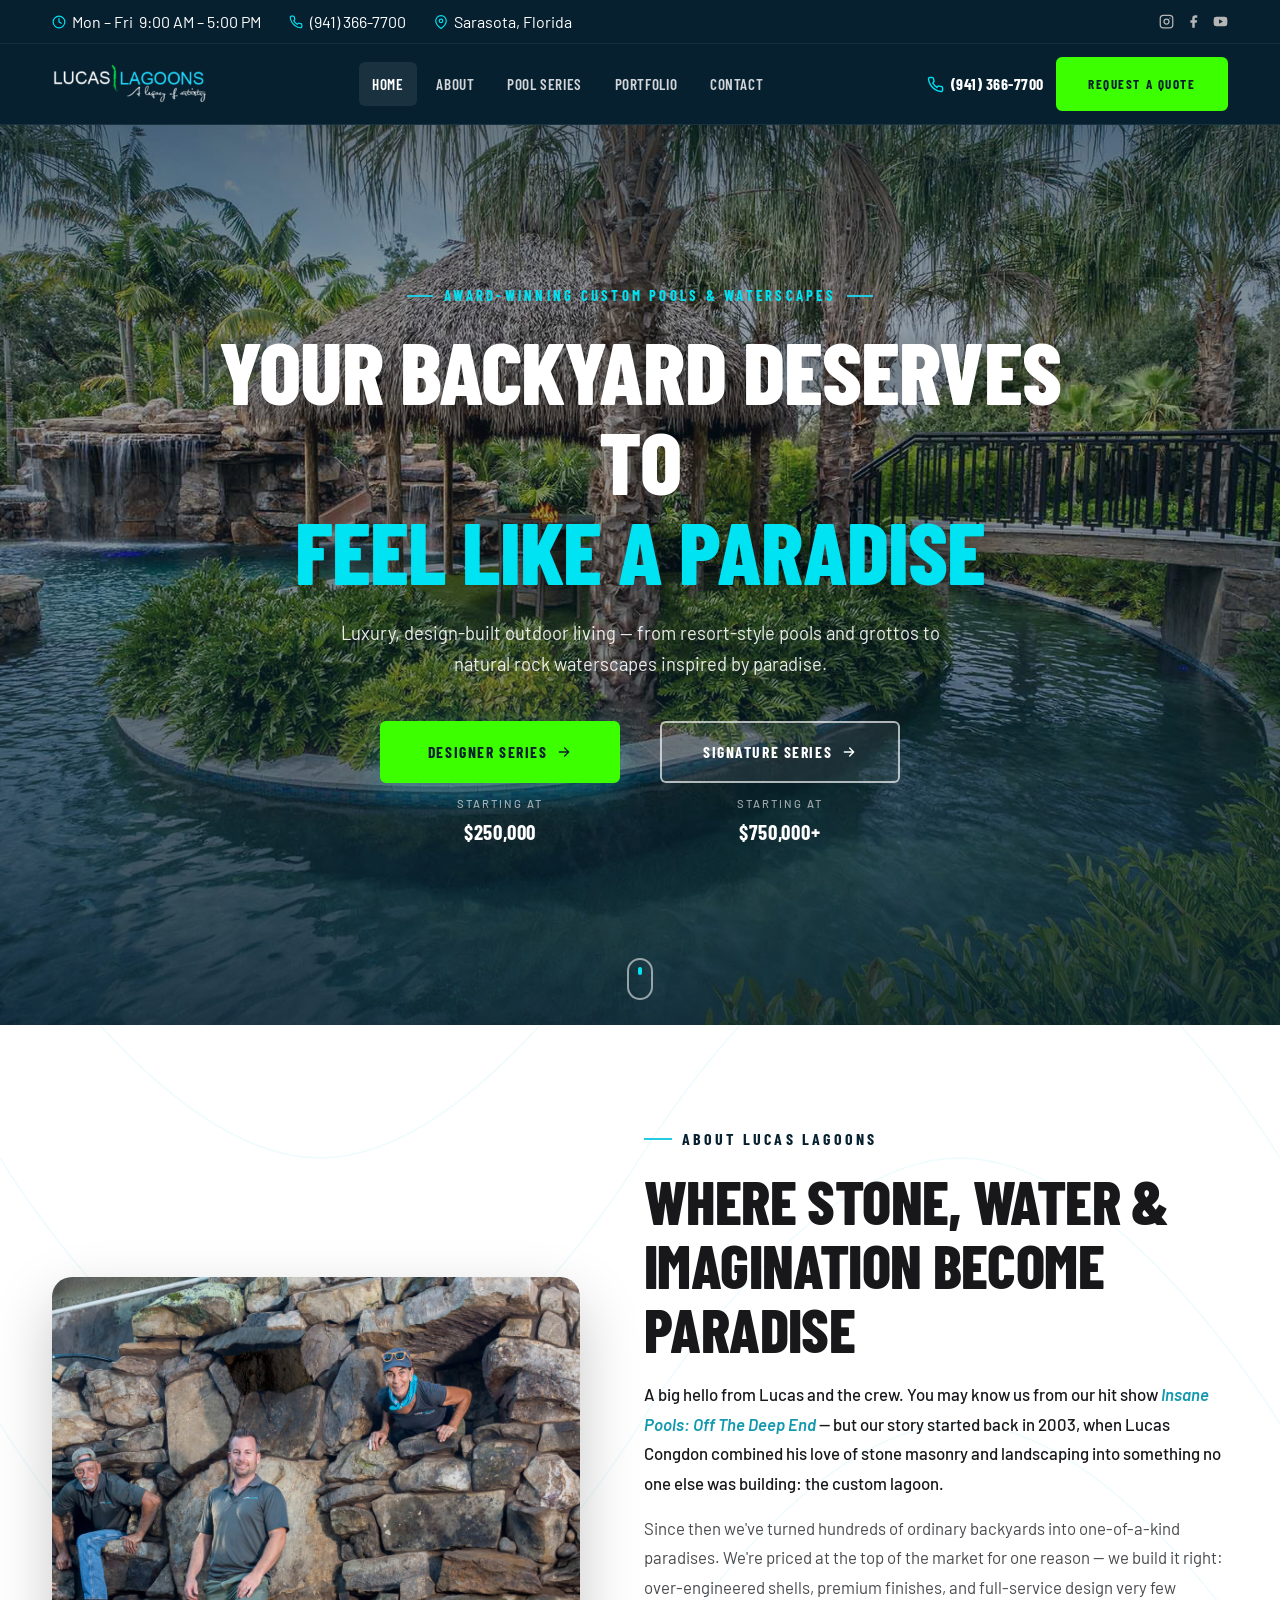
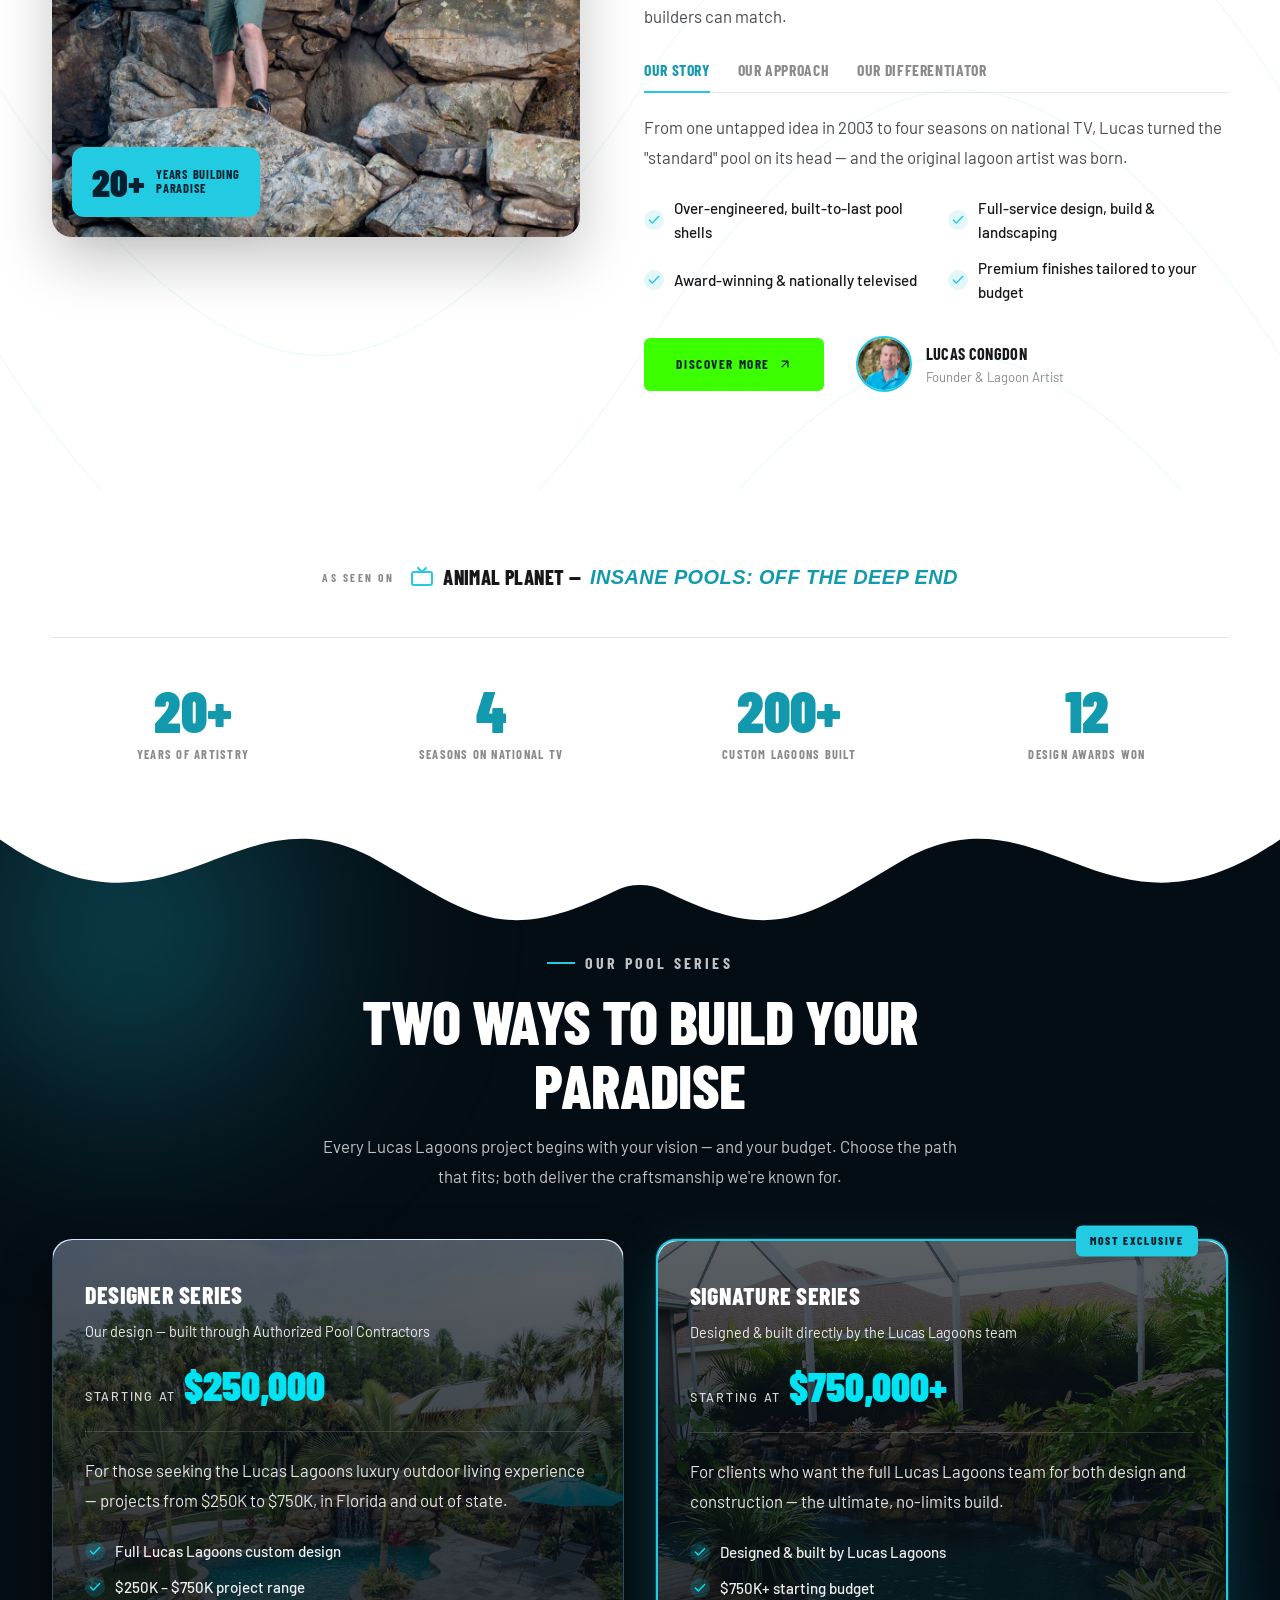
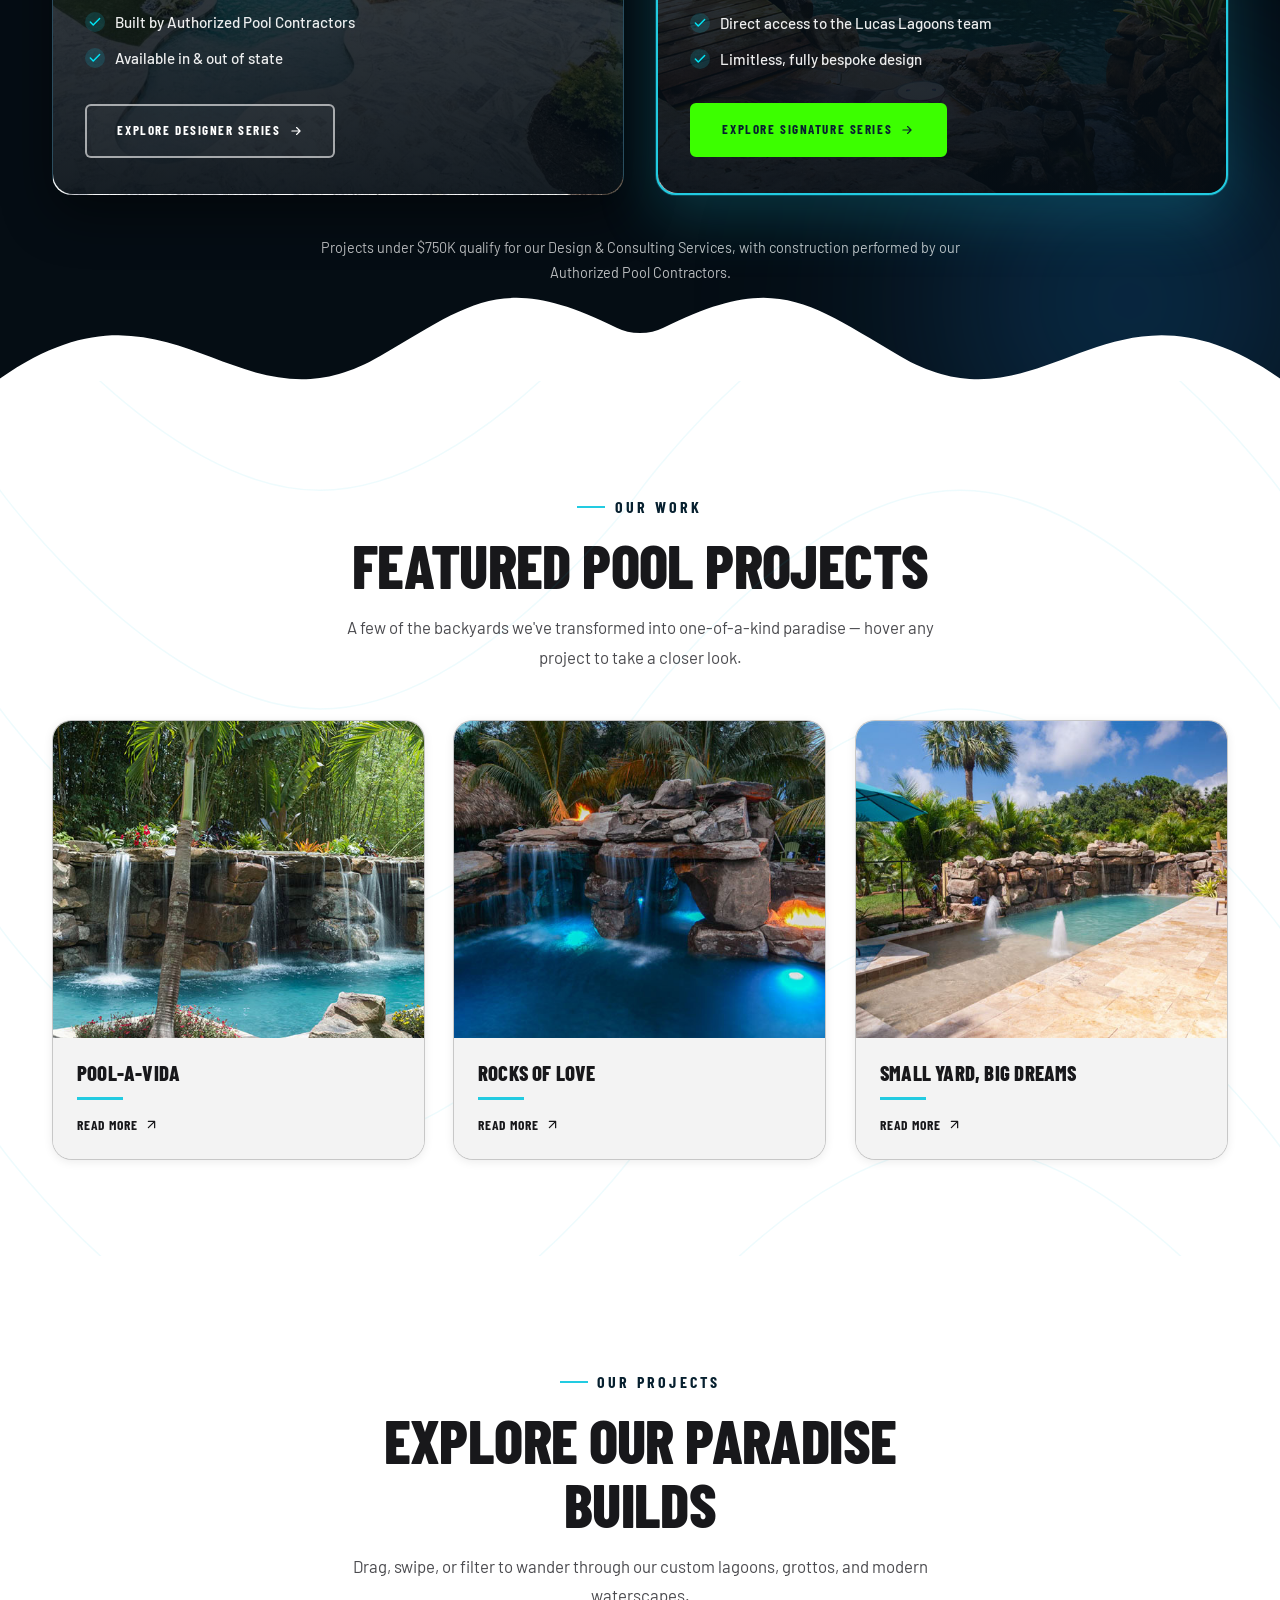
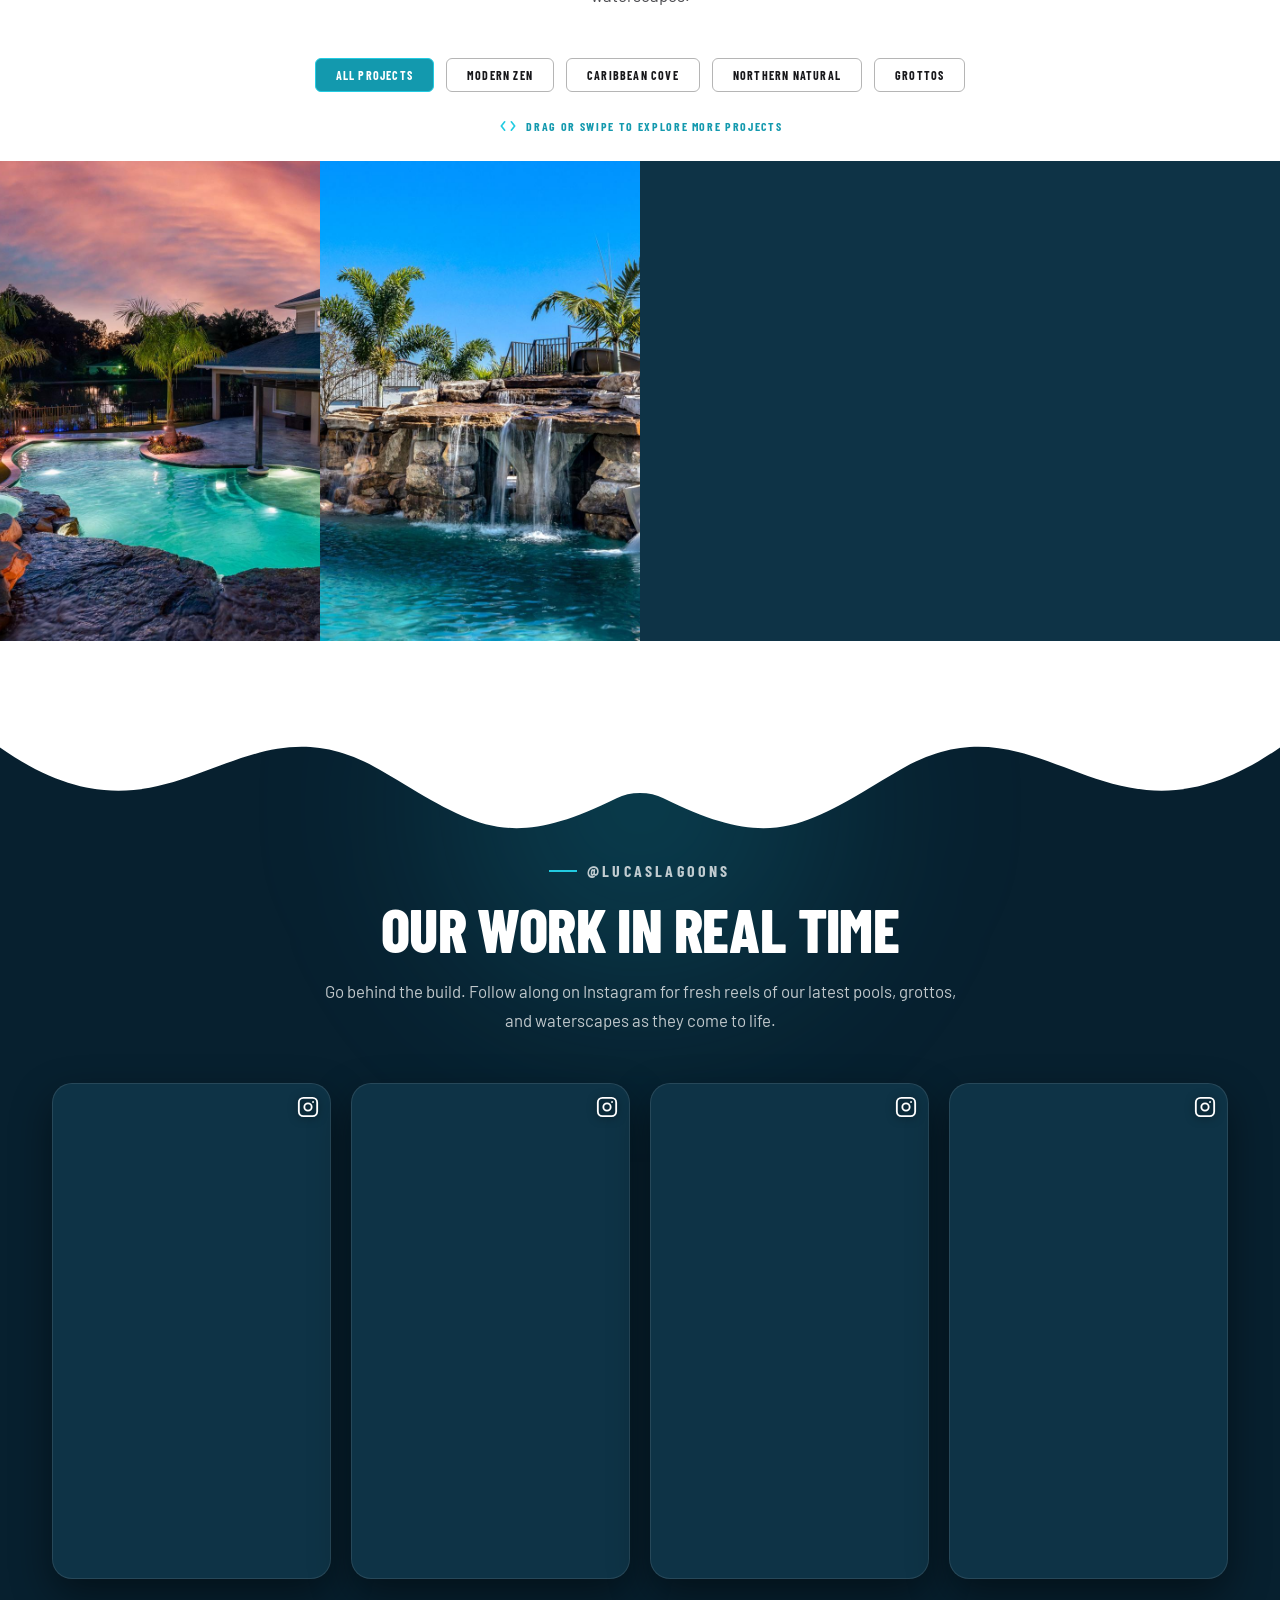
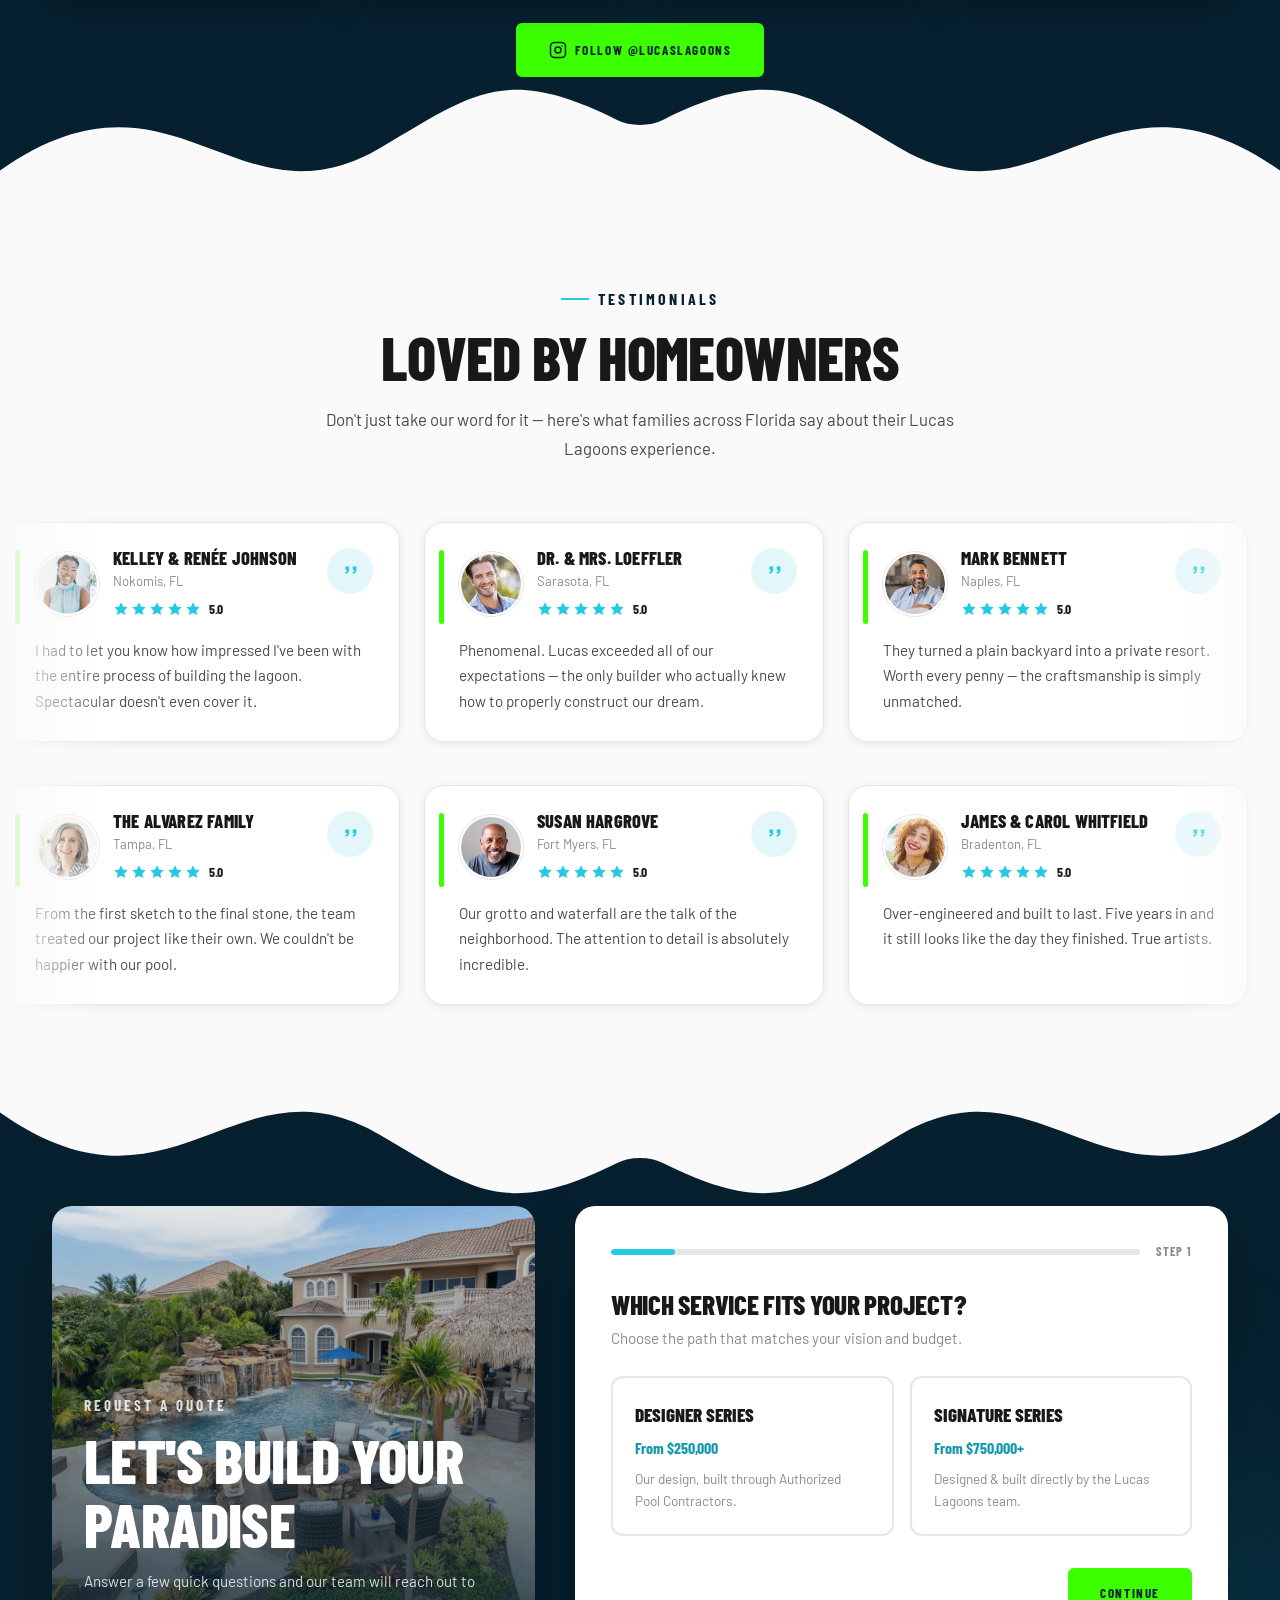
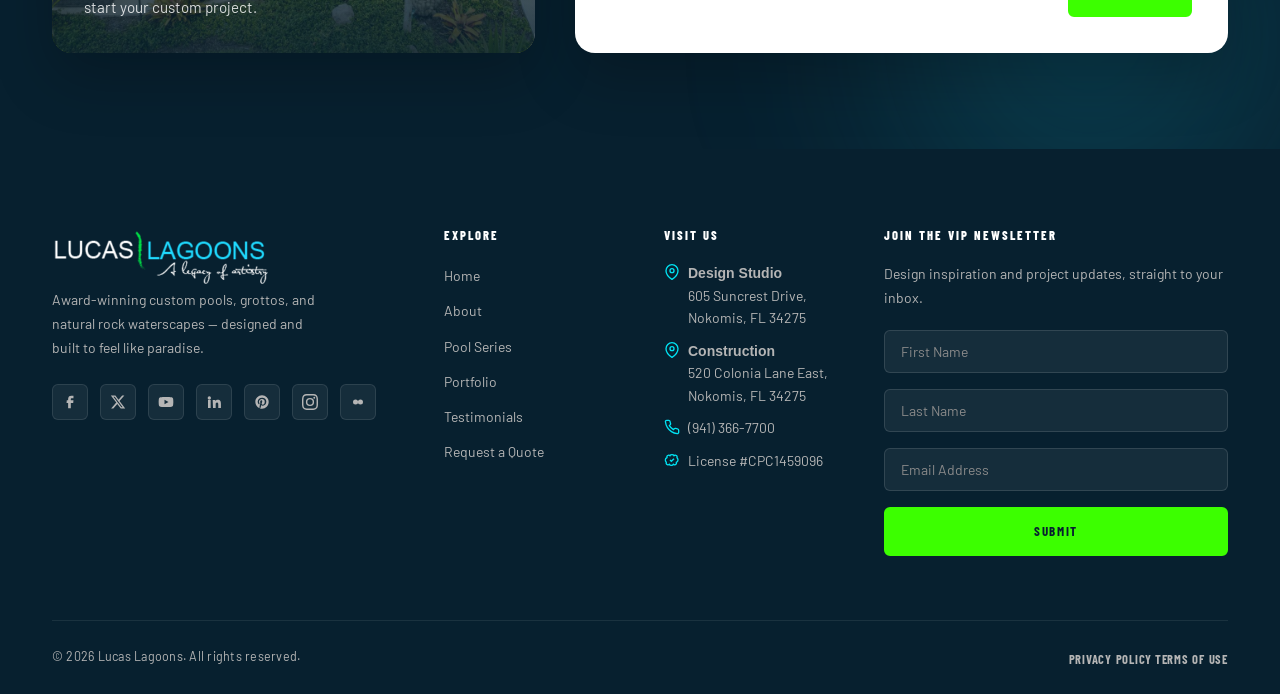
==== commit 722fae4d: "update" ====
--- a/index.html
+++ b/index.html
@@ -102,20 +102,16 @@
 
   <!-- ══════════════════════════════════════════
        HERO
-       Full-screen background carousel + centered content.
-       Two series buttons, each with a starting-price label beneath.
-       ⤵  DROP HERO PHOTOS IN:  images/hero/hero-1.jpg … hero-4.jpg
-          (landscape, ~2400px wide. Add/remove .hero-slide divs to match.)
+       Full-screen cinematic background video + centered content.
+       Video: videos/hero-video.mp4  ·  poster fallback: images/hero/hero-1.jpg
   ═══════════════════════════════════════════ -->
   <section id="hero">
 
-    <!-- Background carousel (crossfades via main.js) -->
-    <div class="hero-carousel" aria-hidden="true">
-      <div class="hero-slide is-active" style="background-image:url('images/hero/hero-1.jpg')"></div>
-      <div class="hero-slide" style="background-image:url('images/hero/hero-2.jpg')"></div>
-      <div class="hero-slide" style="background-image:url('images/hero/hero-3.jpg')"></div>
-      <div class="hero-slide" style="background-image:url('images/hero/hero-4.jpg')"></div>
-    </div>
+    <!-- Cinematic background video (muted, autoplay, loop) -->
+    <video class="hero-video" autoplay muted loop playsinline preload="auto"
+           poster="images/hero/hero-1.jpg">
+      <source src="videos/hero-video.mp4" type="video/mp4" />
+    </video>
     <div class="hero-overlay" aria-hidden="true"></div>
 
     <div class="container hero-inner">
@@ -153,13 +149,10 @@
       </div>
     </div>
 
-    <!-- Carousel dots -->
-    <div class="hero-dots" role="tablist" aria-label="Hero background slides">
-      <button class="hero-dot is-active" aria-label="Slide 1"></button>
-      <button class="hero-dot" aria-label="Slide 2"></button>
-      <button class="hero-dot" aria-label="Slide 3"></button>
-      <button class="hero-dot" aria-label="Slide 4"></button>
-    </div>
+    <!-- Scroll cue -->
+    <a href="#about" class="hero-scroll" aria-label="Scroll to explore">
+      <span></span>
+    </a>
   </section>
 
   <!-- ══════════════════════════════════════════
@@ -283,6 +276,43 @@
       </div>
     </div>
   </section>
+
+  <!-- ══════════════════════════════════════════
+       CREDENTIALS  (As Seen On + animated stats)
+  ═══════════════════════════════════════════ -->
+  <section id="credentials" class="creds-section">
+    <div class="container">
+
+      <div class="creds-asseen reveal fade-up">
+        <span class="creds-asseen-label">As Seen On</span>
+        <span class="creds-asseen-name">
+          <svg viewBox="0 0 24 24" fill="none" stroke="currentColor" stroke-width="2"><rect x="2" y="7" width="20" height="13" rx="2"/><path d="M8 3l4 4 4-4" stroke-linecap="round" stroke-linejoin="round"/></svg>
+          Animal Planet — <em>Insane Pools: Off The Deep End</em>
+        </span>
+      </div>
+
+      <div class="creds-stats">
+        <div class="creds-stat reveal fade-up">
+          <span class="creds-stat-num" data-count="20" data-suffix="+">0</span>
+          <span class="creds-stat-label">Years of Artistry</span>
+        </div>
+        <div class="creds-stat reveal fade-up delay-1">
+          <span class="creds-stat-num" data-count="4">0</span>
+          <span class="creds-stat-label">Seasons on National TV</span>
+        </div>
+        <div class="creds-stat reveal fade-up delay-2">
+          <span class="creds-stat-num" data-count="200" data-suffix="+">0</span>
+          <span class="creds-stat-label">Custom Lagoons Built</span>
+        </div>
+        <div class="creds-stat reveal fade-up delay-3">
+          <span class="creds-stat-num" data-count="12">0</span>
+          <span class="creds-stat-label">Design Awards Won</span>
+        </div>
+      </div>
+
+    </div>
+  </section>
+
   <!-- ══════════════════════════════════════════
        POOL SERIES
        Two side-by-side cards. Each links to its dedicated page
@@ -455,6 +485,203 @@
   </section>
 
   <!-- ══════════════════════════════════════════
+       GALLERY  (Ridgeline-style: filter tabs, drag carousel,
+       frosted-glass blur overlay on hover)
+       ⤵  DROP IMAGES IN: images/gallery/gallery-1..12.jpg
+  ═══════════════════════════════════════════ -->
+  <section id="gallery" class="gallery-section">
+
+    <div class="container">
+      <div class="section-head is-centered">
+        <p class="eyebrow is-centered">Our Projects</p>
+        <h2>Explore Our Paradise Builds</h2>
+        <p>Drag, swipe, or filter to wander through our custom lagoons, grottos, and modern waterscapes.</p>
+      </div>
+
+      <div class="gallery-filters" role="tablist" aria-label="Filter projects by style">
+        <button class="gallery-filter-btn is-active" data-filter="all">All Projects</button>
+        <button class="gallery-filter-btn" data-filter="zen">Modern Zen</button>
+        <button class="gallery-filter-btn" data-filter="caribbean">Caribbean Cove</button>
+        <button class="gallery-filter-btn" data-filter="natural">Northern Natural</button>
+        <button class="gallery-filter-btn" data-filter="grotto">Grottos</button>
+      </div>
+
+      <p class="gallery-swipe-hint" aria-hidden="true">
+        <svg viewBox="0 0 24 24" fill="none" stroke="currentColor"><path stroke-linecap="round" stroke-linejoin="round" stroke-width="2" d="M8 7l-4 5 4 5M16 7l4 5-4 5"/></svg>
+        Drag or swipe to explore more projects
+      </p>
+    </div>
+
+    <div class="gallery-carousel-outer">
+      <div class="gallery-track-wrap" id="galleryTrackWrap">
+        <div class="gallery-track" id="galleryTrack">
+
+          <div class="gallery-card" data-category="zen">
+            <img class="gallery-card-img" src="images/gallery/gallery-1.jpg" alt="Modern Zen Retreat" loading="lazy" decoding="async" />
+            <div class="gallery-card-overlay" aria-hidden="true"></div>
+            <div class="gallery-card-info">
+              <h3 class="gallery-card-title">Modern Zen Retreat</h3>
+              <div class="gallery-card-line" aria-hidden="true"></div>
+              <a href="html/portfolio.html" class="gallery-card-link">View Project <svg viewBox="0 0 24 24" fill="none" stroke="currentColor" stroke-width="2"><path d="M7 17 17 7M17 7H7M17 7v10" stroke-linecap="round" stroke-linejoin="round"/></svg></a>
+            </div>
+          </div>
+
+          <div class="gallery-card" data-category="caribbean">
+            <img class="gallery-card-img" src="images/gallery/gallery-2.jpg" alt="Caribbean Cove Lagoon" loading="lazy" decoding="async" />
+            <div class="gallery-card-overlay" aria-hidden="true"></div>
+            <div class="gallery-card-info">
+              <h3 class="gallery-card-title">Caribbean Cove Lagoon</h3>
+              <div class="gallery-card-line" aria-hidden="true"></div>
+              <a href="html/portfolio.html" class="gallery-card-link">View Project <svg viewBox="0 0 24 24" fill="none" stroke="currentColor" stroke-width="2"><path d="M7 17 17 7M17 7H7M17 7v10" stroke-linecap="round" stroke-linejoin="round"/></svg></a>
+            </div>
+          </div>
+
+          <div class="gallery-card" data-category="grotto">
+            <img class="gallery-card-img" src="images/gallery/gallery-3.jpg" alt="Hidden Grotto & Waterfall" loading="lazy" decoding="async" />
+            <div class="gallery-card-overlay" aria-hidden="true"></div>
+            <div class="gallery-card-info">
+              <h3 class="gallery-card-title">Hidden Grotto &amp; Waterfall</h3>
+              <div class="gallery-card-line" aria-hidden="true"></div>
+              <a href="html/portfolio.html" class="gallery-card-link">View Project <svg viewBox="0 0 24 24" fill="none" stroke="currentColor" stroke-width="2"><path d="M7 17 17 7M17 7H7M17 7v10" stroke-linecap="round" stroke-linejoin="round"/></svg></a>
+            </div>
+          </div>
+
+          <div class="gallery-card" data-category="natural">
+            <img class="gallery-card-img" src="images/gallery/gallery-4.jpg" alt="Northern Natural Springs" loading="lazy" decoding="async" />
+            <div class="gallery-card-overlay" aria-hidden="true"></div>
+            <div class="gallery-card-info">
+              <h3 class="gallery-card-title">Northern Natural Springs</h3>
+              <div class="gallery-card-line" aria-hidden="true"></div>
+              <a href="html/portfolio.html" class="gallery-card-link">View Project <svg viewBox="0 0 24 24" fill="none" stroke="currentColor" stroke-width="2"><path d="M7 17 17 7M17 7H7M17 7v10" stroke-linecap="round" stroke-linejoin="round"/></svg></a>
+            </div>
+          </div>
+
+          <div class="gallery-card" data-category="zen">
+            <img class="gallery-card-img" src="images/gallery/gallery-5.jpg" alt="Glass-Edge Infinity" loading="lazy" decoding="async" />
+            <div class="gallery-card-overlay" aria-hidden="true"></div>
+            <div class="gallery-card-info">
+              <h3 class="gallery-card-title">Glass-Edge Infinity</h3>
+              <div class="gallery-card-line" aria-hidden="true"></div>
+              <a href="html/portfolio.html" class="gallery-card-link">View Project <svg viewBox="0 0 24 24" fill="none" stroke="currentColor" stroke-width="2"><path d="M7 17 17 7M17 7H7M17 7v10" stroke-linecap="round" stroke-linejoin="round"/></svg></a>
+            </div>
+          </div>
+
+          <div class="gallery-card" data-category="caribbean">
+            <img class="gallery-card-img" src="images/gallery/gallery-6.jpg" alt="Island Paradise Pool" loading="lazy" decoding="async" />
+            <div class="gallery-card-overlay" aria-hidden="true"></div>
+            <div class="gallery-card-info">
+              <h3 class="gallery-card-title">Island Paradise Pool</h3>
+              <div class="gallery-card-line" aria-hidden="true"></div>
+              <a href="html/portfolio.html" class="gallery-card-link">View Project <svg viewBox="0 0 24 24" fill="none" stroke="currentColor" stroke-width="2"><path d="M7 17 17 7M17 7H7M17 7v10" stroke-linecap="round" stroke-linejoin="round"/></svg></a>
+            </div>
+          </div>
+
+          <div class="gallery-card" data-category="grotto">
+            <img class="gallery-card-img" src="images/gallery/gallery-7.jpg" alt="Cavern Spa Retreat" loading="lazy" decoding="async" />
+            <div class="gallery-card-overlay" aria-hidden="true"></div>
+            <div class="gallery-card-info">
+              <h3 class="gallery-card-title">Cavern Spa Retreat</h3>
+              <div class="gallery-card-line" aria-hidden="true"></div>
+              <a href="html/portfolio.html" class="gallery-card-link">View Project <svg viewBox="0 0 24 24" fill="none" stroke="currentColor" stroke-width="2"><path d="M7 17 17 7M17 7H7M17 7v10" stroke-linecap="round" stroke-linejoin="round"/></svg></a>
+            </div>
+          </div>
+
+          <div class="gallery-card" data-category="natural">
+            <img class="gallery-card-img" src="images/gallery/gallery-8.jpg" alt="Boulder Creek Lagoon" loading="lazy" decoding="async" />
+            <div class="gallery-card-overlay" aria-hidden="true"></div>
+            <div class="gallery-card-info">
+              <h3 class="gallery-card-title">Boulder Creek Lagoon</h3>
+              <div class="gallery-card-line" aria-hidden="true"></div>
+              <a href="html/portfolio.html" class="gallery-card-link">View Project <svg viewBox="0 0 24 24" fill="none" stroke="currentColor" stroke-width="2"><path d="M7 17 17 7M17 7H7M17 7v10" stroke-linecap="round" stroke-linejoin="round"/></svg></a>
+            </div>
+          </div>
+
+          <div class="gallery-card" data-category="zen">
+            <img class="gallery-card-img" src="images/gallery/gallery-9.jpg" alt="Minimalist Water Garden" loading="lazy" decoding="async" />
+            <div class="gallery-card-overlay" aria-hidden="true"></div>
+            <div class="gallery-card-info">
+              <h3 class="gallery-card-title">Minimalist Water Garden</h3>
+              <div class="gallery-card-line" aria-hidden="true"></div>
+              <a href="html/portfolio.html" class="gallery-card-link">View Project <svg viewBox="0 0 24 24" fill="none" stroke="currentColor" stroke-width="2"><path d="M7 17 17 7M17 7H7M17 7v10" stroke-linecap="round" stroke-linejoin="round"/></svg></a>
+            </div>
+          </div>
+
+          <div class="gallery-card" data-category="caribbean">
+            <img class="gallery-card-img" src="images/gallery/gallery-10.jpg" alt="Tropical Grotto Escape" loading="lazy" decoding="async" />
+            <div class="gallery-card-overlay" aria-hidden="true"></div>
+            <div class="gallery-card-info">
+              <h3 class="gallery-card-title">Tropical Grotto Escape</h3>
+              <div class="gallery-card-line" aria-hidden="true"></div>
+              <a href="html/portfolio.html" class="gallery-card-link">View Project <svg viewBox="0 0 24 24" fill="none" stroke="currentColor" stroke-width="2"><path d="M7 17 17 7M17 7H7M17 7v10" stroke-linecap="round" stroke-linejoin="round"/></svg></a>
+            </div>
+          </div>
+
+          <div class="gallery-card" data-category="natural">
+            <img class="gallery-card-img" src="images/gallery/gallery-11.jpg" alt="Woodland Rock Pool" loading="lazy" decoding="async" />
+            <div class="gallery-card-overlay" aria-hidden="true"></div>
+            <div class="gallery-card-info">
+              <h3 class="gallery-card-title">Woodland Rock Pool</h3>
+              <div class="gallery-card-line" aria-hidden="true"></div>
+              <a href="html/portfolio.html" class="gallery-card-link">View Project <svg viewBox="0 0 24 24" fill="none" stroke="currentColor" stroke-width="2"><path d="M7 17 17 7M17 7H7M17 7v10" stroke-linecap="round" stroke-linejoin="round"/></svg></a>
+            </div>
+          </div>
+
+          <div class="gallery-card" data-category="grotto">
+            <img class="gallery-card-img" src="images/gallery/gallery-12.jpg" alt="Cascade Rock Grotto" loading="lazy" decoding="async" />
+            <div class="gallery-card-overlay" aria-hidden="true"></div>
+            <div class="gallery-card-info">
+              <h3 class="gallery-card-title">Cascade Rock Grotto</h3>
+              <div class="gallery-card-line" aria-hidden="true"></div>
+              <a href="html/portfolio.html" class="gallery-card-link">View Project <svg viewBox="0 0 24 24" fill="none" stroke="currentColor" stroke-width="2"><path d="M7 17 17 7M17 7H7M17 7v10" stroke-linecap="round" stroke-linejoin="round"/></svg></a>
+            </div>
+          </div>
+
+          <div class="gallery-card" data-category="zen">
+            <img class="gallery-card-img" src="images/gallery/gallery-13.jpg" alt="Floating Stone Spa" loading="lazy" decoding="async" />
+            <div class="gallery-card-overlay" aria-hidden="true"></div>
+            <div class="gallery-card-info">
+              <h3 class="gallery-card-title">Floating Stone Spa</h3>
+              <div class="gallery-card-line" aria-hidden="true"></div>
+              <a href="html/portfolio.html" class="gallery-card-link">View Project <svg viewBox="0 0 24 24" fill="none" stroke="currentColor" stroke-width="2"><path d="M7 17 17 7M17 7H7M17 7v10" stroke-linecap="round" stroke-linejoin="round"/></svg></a>
+            </div>
+          </div>
+
+          <div class="gallery-card" data-category="caribbean">
+            <img class="gallery-card-img" src="images/gallery/gallery-14.jpg" alt="Lagoon Swim-Up Bar" loading="lazy" decoding="async" />
+            <div class="gallery-card-overlay" aria-hidden="true"></div>
+            <div class="gallery-card-info">
+              <h3 class="gallery-card-title">Lagoon Swim-Up Bar</h3>
+              <div class="gallery-card-line" aria-hidden="true"></div>
+              <a href="html/portfolio.html" class="gallery-card-link">View Project <svg viewBox="0 0 24 24" fill="none" stroke="currentColor" stroke-width="2"><path d="M7 17 17 7M17 7H7M17 7v10" stroke-linecap="round" stroke-linejoin="round"/></svg></a>
+            </div>
+          </div>
+
+          <div class="gallery-card" data-category="natural">
+            <img class="gallery-card-img" src="images/gallery/gallery-15.jpg" alt="Spring-Fed Rock Pool" loading="lazy" decoding="async" />
+            <div class="gallery-card-overlay" aria-hidden="true"></div>
+            <div class="gallery-card-info">
+              <h3 class="gallery-card-title">Spring-Fed Rock Pool</h3>
+              <div class="gallery-card-line" aria-hidden="true"></div>
+              <a href="html/portfolio.html" class="gallery-card-link">View Project <svg viewBox="0 0 24 24" fill="none" stroke="currentColor" stroke-width="2"><path d="M7 17 17 7M17 7H7M17 7v10" stroke-linecap="round" stroke-linejoin="round"/></svg></a>
+            </div>
+          </div>
+
+          <div class="gallery-card" data-category="grotto">
+            <img class="gallery-card-img" src="images/gallery/gallery-16.jpg" alt="Twin Waterfall Grotto" loading="lazy" decoding="async" />
+            <div class="gallery-card-overlay" aria-hidden="true"></div>
+            <div class="gallery-card-info">
+              <h3 class="gallery-card-title">Twin Waterfall Grotto</h3>
+              <div class="gallery-card-line" aria-hidden="true"></div>
+              <a href="html/portfolio.html" class="gallery-card-link">View Project <svg viewBox="0 0 24 24" fill="none" stroke="currentColor" stroke-width="2"><path d="M7 17 17 7M17 7H7M17 7v10" stroke-linecap="round" stroke-linejoin="round"/></svg></a>
+            </div>
+          </div>
+
+        </div>
+      </div>
+    </div>
+  </section>
+
+  <!-- ══════════════════════════════════════════
        INSTAGRAM  (dark)
        Vertical "reel" cards that autoplay muted/looping.
        ⤵  DROP REEL VIDEOS IN: videos/reel-1..4.mp4  (vertical 9:16 mp4)
@@ -578,7 +805,7 @@
 
           <figure class="tm-card">
             <div class="tm-top">
-              <img class="tm-avatar" src="images/testimonials/t1.jpg" alt="Kelley &amp; Renée Johnson" width="64" height="64" loading="lazy" />
+              <img class="tm-avatar" src="images/testimonials/t1.png" alt="Kelley &amp; Renée Johnson" width="64" height="64" loading="lazy" />
               <div class="tm-id">
                 <span class="tm-name">Kelley &amp; Renée Johnson</span>
                 <span class="tm-role">Nokomis, FL</span>
@@ -598,7 +825,7 @@
 
           <figure class="tm-card">
             <div class="tm-top">
-              <img class="tm-avatar" src="images/testimonials/t2.jpg" alt="Dr. &amp; Mrs. Arno Loeffler" width="64" height="64" loading="lazy" />
+              <img class="tm-avatar" src="images/testimonials/t2.png" alt="Dr. &amp; Mrs. Arno Loeffler" width="64" height="64" loading="lazy" />
               <div class="tm-id">
                 <span class="tm-name">Dr. &amp; Mrs. Loeffler</span>
                 <span class="tm-role">Sarasota, FL</span>
@@ -618,7 +845,7 @@
 
           <figure class="tm-card">
             <div class="tm-top">
-              <img class="tm-avatar" src="images/testimonials/t3.jpg" alt="Mark Bennett" width="64" height="64" loading="lazy" />
+              <img class="tm-avatar" src="images/testimonials/t3.png" alt="Mark Bennett" width="64" height="64" loading="lazy" />
               <div class="tm-id">
                 <span class="tm-name">Mark Bennett</span>
                 <span class="tm-role">Naples, FL</span>
@@ -638,7 +865,7 @@
 
           <figure class="tm-card">
             <div class="tm-top">
-              <img class="tm-avatar" src="images/testimonials/t1.jpg" alt="Kelley &amp; Renée Johnson" width="64" height="64" loading="lazy" />
+              <img class="tm-avatar" src="images/testimonials/t1.png" alt="Kelley &amp; Renée Johnson" width="64" height="64" loading="lazy" />
               <div class="tm-id">
                 <span class="tm-name">Kelley &amp; Renée Johnson</span>
                 <span class="tm-role">Nokomis, FL</span>
@@ -658,7 +885,7 @@
 
           <figure class="tm-card">
             <div class="tm-top">
-              <img class="tm-avatar" src="images/testimonials/t2.jpg" alt="Dr. &amp; Mrs. Arno Loeffler" width="64" height="64" loading="lazy" />
+              <img class="tm-avatar" src="images/testimonials/t2.png" alt="Dr. &amp; Mrs. Arno Loeffler" width="64" height="64" loading="lazy" />
               <div class="tm-id">
                 <span class="tm-name">Dr. &amp; Mrs. Loeffler</span>
                 <span class="tm-role">Sarasota, FL</span>
@@ -678,7 +905,7 @@
 
           <figure class="tm-card">
             <div class="tm-top">
-              <img class="tm-avatar" src="images/testimonials/t3.jpg" alt="Mark Bennett" width="64" height="64" loading="lazy" />
+              <img class="tm-avatar" src="images/testimonials/t3.png" alt="Mark Bennett" width="64" height="64" loading="lazy" />
               <div class="tm-id">
                 <span class="tm-name">Mark Bennett</span>
                 <span class="tm-role">Naples, FL</span>
@@ -698,7 +925,7 @@
           
 <figure class="tm-card">
             <div class="tm-top">
-              <img class="tm-avatar" src="images/testimonials/t1.jpg" alt="Kelley &amp; Renée Johnson" width="64" height="64" loading="lazy" />
+              <img class="tm-avatar" src="images/testimonials/t1.png" alt="Kelley &amp; Renée Johnson" width="64" height="64" loading="lazy" />
               <div class="tm-id">
                 <span class="tm-name">Kelley &amp; Renée Johnson</span>
                 <span class="tm-role">Nokomis, FL</span>
@@ -718,7 +945,7 @@
 
           <figure class="tm-card">
             <div class="tm-top">
-              <img class="tm-avatar" src="images/testimonials/t2.jpg" alt="Dr. &amp; Mrs. Arno Loeffler" width="64" height="64" loading="lazy" />
+              <img class="tm-avatar" src="images/testimonials/t2.png" alt="Dr. &amp; Mrs. Arno Loeffler" width="64" height="64" loading="lazy" />
               <div class="tm-id">
                 <span class="tm-name">Dr. &amp; Mrs. Loeffler</span>
                 <span class="tm-role">Sarasota, FL</span>
@@ -738,7 +965,7 @@
 
           <figure class="tm-card">
             <div class="tm-top">
-              <img class="tm-avatar" src="images/testimonials/t3.jpg" alt="Mark Bennett" width="64" height="64" loading="lazy" />
+              <img class="tm-avatar" src="images/testimonials/t3.png" alt="Mark Bennett" width="64" height="64" loading="lazy" />
               <div class="tm-id">
                 <span class="tm-name">Mark Bennett</span>
                 <span class="tm-role">Naples, FL</span>
@@ -765,7 +992,7 @@
 
           <figure class="tm-card">
             <div class="tm-top">
-              <img class="tm-avatar" src="images/testimonials/t4.jpg" alt="The Alvarez Family" width="64" height="64" loading="lazy" />
+              <img class="tm-avatar" src="images/testimonials/t4.png" alt="The Alvarez Family" width="64" height="64" loading="lazy" />
               <div class="tm-id">
                 <span class="tm-name">The Alvarez Family</span>
                 <span class="tm-role">Tampa, FL</span>
@@ -785,7 +1012,7 @@
 
           <figure class="tm-card">
             <div class="tm-top">
-              <img class="tm-avatar" src="images/testimonials/t5.jpg" alt="Susan Hargrove" width="64" height="64" loading="lazy" />
+              <img class="tm-avatar" src="images/testimonials/t5.png" alt="Susan Hargrove" width="64" height="64" loading="lazy" />
               <div class="tm-id">
                 <span class="tm-name">Susan Hargrove</span>
                 <span class="tm-role">Fort Myers, FL</span>
@@ -805,7 +1032,7 @@
 
           <figure class="tm-card">
             <div class="tm-top">
-              <img class="tm-avatar" src="images/testimonials/t6.jpg" alt="James &amp; Carol Whitfield" width="64" height="64" loading="lazy" />
+              <img class="tm-avatar" src="images/testimonials/t6.png" alt="James &amp; Carol Whitfield" width="64" height="64" loading="lazy" />
               <div class="tm-id">
                 <span class="tm-name">James &amp; Carol Whitfield</span>
                 <span class="tm-role">Bradenton, FL</span>
@@ -825,7 +1052,7 @@
 
 <figure class="tm-card">
             <div class="tm-top">
-              <img class="tm-avatar" src="images/testimonials/t4.jpg" alt="The Alvarez Family" width="64" height="64" loading="lazy" />
+              <img class="tm-avatar" src="images/testimonials/t4.png" alt="The Alvarez Family" width="64" height="64" loading="lazy" />
               <div class="tm-id">
                 <span class="tm-name">The Alvarez Family</span>
                 <span class="tm-role">Tampa, FL</span>
@@ -845,7 +1072,7 @@
 
           <figure class="tm-card">
             <div class="tm-top">
-              <img class="tm-avatar" src="images/testimonials/t5.jpg" alt="Susan Hargrove" width="64" height="64" loading="lazy" />
+              <img class="tm-avatar" src="images/testimonials/t5.png" alt="Susan Hargrove" width="64" height="64" loading="lazy" />
               <div class="tm-id">
                 <span class="tm-name">Susan Hargrove</span>
                 <span class="tm-role">Fort Myers, FL</span>
@@ -865,7 +1092,7 @@
 
           <figure class="tm-card">
             <div class="tm-top">
-              <img class="tm-avatar" src="images/testimonials/t6.jpg" alt="James &amp; Carol Whitfield" width="64" height="64" loading="lazy" />
+              <img class="tm-avatar" src="images/testimonials/t6.png" alt="James &amp; Carol Whitfield" width="64" height="64" loading="lazy" />
               <div class="tm-id">
                 <span class="tm-name">James &amp; Carol Whitfield</span>
                 <span class="tm-role">Bradenton, FL</span>
@@ -885,7 +1112,7 @@
 
 <figure class="tm-card">
             <div class="tm-top">
-              <img class="tm-avatar" src="images/testimonials/t4.jpg" alt="The Alvarez Family" width="64" height="64" loading="lazy" />
+              <img class="tm-avatar" src="images/testimonials/t4.png" alt="The Alvarez Family" width="64" height="64" loading="lazy" />
               <div class="tm-id">
                 <span class="tm-name">The Alvarez Family</span>
                 <span class="tm-role">Tampa, FL</span>
@@ -905,7 +1132,7 @@
 
           <figure class="tm-card">
             <div class="tm-top">
-              <img class="tm-avatar" src="images/testimonials/t5.jpg" alt="Susan Hargrove" width="64" height="64" loading="lazy" />
+              <img class="tm-avatar" src="images/testimonials/t5.png" alt="Susan Hargrove" width="64" height="64" loading="lazy" />
               <div class="tm-id">
                 <span class="tm-name">Susan Hargrove</span>
                 <span class="tm-role">Fort Myers, FL</span>
@@ -925,7 +1152,7 @@
 
           <figure class="tm-card">
             <div class="tm-top">
-              <img class="tm-avatar" src="images/testimonials/t6.jpg" alt="James &amp; Carol Whitfield" width="64" height="64" loading="lazy" />
+              <img class="tm-avatar" src="images/testimonials/t6.png" alt="James &amp; Carol Whitfield" width="64" height="64" loading="lazy" />
               <div class="tm-id">
                 <span class="tm-name">James &amp; Carol Whitfield</span>
                 <span class="tm-role">Bradenton, FL</span>
--- a/global.css
+++ b/global.css
@@ -13,11 +13,12 @@
 :root {
 
   /* ── Brand Colors — Lucas Lagoons tropical aqua ── */
-  --aqua:        #18BFD8;   /* primary brand aqua */
+  --aqua:        #22cbe1;   /* primary brand aqua */
   --aqua-dk:     #1399AE;   /* hover / deep */
   --aqua-darker: #0C6F80;   /* darkest accents */
-  --aqua-lt:     #4FD8EE;   /* bright aqua — accents, eyebrows */
+  --aqua-lt:     #00e3f3;   /* bright aqua — accents, eyebrows */
   --glow:        #9AECFB;   /* light highlight / glow */
+  --lime-green: #3cff00;   /* accent for CTA, buttons, highlights */
 
   /* ── Neutrals — deep teal-navy dark sections ── */
   --ink:        #07202F;   /* near-black navy — dark sections, footer base */
@@ -87,9 +88,10 @@
 html {
   scroll-behavior: smooth;
   font-size: 16px;
-  /* Clip incidental horizontal overflow without creating a scroll
-     container, so position:sticky on the navbar keeps working. */
-  overflow-x: clip;
+  /* NOTE: no overflow clip on html/body — Safari/WebKit treats
+     overflow-x: clip here as a scroll container, which breaks the
+     sticky navbar. Each decorative section clips its own bleed
+     (overflow:hidden on #hero, .series-section, .ig-section, etc.). */
 }
 
 body {
@@ -99,7 +101,6 @@
   font-weight: 400;
   line-height: 1.6;
   -webkit-font-smoothing: antialiased;
-  overflow-x: clip;
 }
 
 img, picture { display: block; max-width: 100%; }
@@ -211,7 +212,7 @@
   display: inline-flex;
   align-items: center;
   gap: 0.5rem;
-  background: var(--aqua);
+  background: var(--lime-green);
   color: var(--ink);
   font-family: var(--font-display);
   font-weight: 700;
@@ -219,7 +220,7 @@
   letter-spacing: 0.12em;
   text-transform: uppercase;
   padding: 0.85rem 1.6rem;
-  border: 2px solid var(--aqua);
+  border: 2px solid var(--lime-green);
   border-radius: var(--radius-sm);
   transition: background var(--transition), border-color var(--transition), transform var(--transition), box-shadow var(--transition);
   white-space: nowrap;
--- a/css/styles.css
+++ b/css/styles.css
@@ -49,6 +49,46 @@
   .hero-slide.is-active:nth-child(even) { animation: none; transform: scale(1); }
 }
 
+/* ── Cinematic background video ── */
+.hero-video {
+  position: absolute;
+  inset: 0;
+  width: 100%;
+  height: 100%;
+  object-fit: cover;
+  z-index: 0;
+}
+
+/* ── Scroll-down cue ── */
+.hero-scroll {
+  position: absolute;
+  bottom: 1.6rem;
+  left: 50%;
+  transform: translateX(-50%);
+  z-index: 3;
+  width: 26px;
+  height: 42px;
+  border: 2px solid rgba(255,255,255,0.55);
+  border-radius: 14px;
+  display: flex;
+  justify-content: center;
+}
+.hero-scroll span {
+  width: 4px;
+  height: 8px;
+  margin-top: 7px;
+  border-radius: 2px;
+  background: var(--aqua-lt);
+  animation: hero-scroll-dot 1.8s ease-in-out infinite;
+}
+@keyframes hero-scroll-dot {
+  0%   { opacity: 0; transform: translateY(-4px); }
+  40%  { opacity: 1; }
+  80%  { opacity: 0; transform: translateY(10px); }
+  100% { opacity: 0; }
+}
+@media (prefers-reduced-motion: reduce) { .hero-scroll span { animation: none; } }
+
 /* Dark gradient overlay so white text stays legible over any photo */
 .hero-overlay {
   position: absolute;
@@ -128,7 +168,7 @@
   justify-content: center;
   gap: 0.55rem;
   min-width: 220px;
-  background: var(--aqua);
+  background: var(--lime-green);
   color: var(--ink);
   font-family: var(--font-display);
   font-weight: 700;
@@ -136,7 +176,7 @@
   letter-spacing: 0.1em;
   text-transform: uppercase;
   padding: 1.05rem 1.9rem;
-  border: 2px solid var(--aqua);
+  border: 2px solid var(--lime-green);
   border-radius: var(--radius-sm);
   box-shadow: 0 12px 34px rgba(24,191,216,0.30);
   transition: background var(--transition), border-color var(--transition), transform var(--transition), box-shadow var(--transition);
@@ -250,6 +290,68 @@
 .bottom-wave svg { display: block; width: 100%; height: 100%; }
 #series    .bottom-wave path { fill: var(--bg-white); }   /* portfolio (white) below */
 #instagram .bottom-wave path { fill: var(--bg-light); }   /* testimonials (light) below */
+
+
+/* ══════════════════════════════════════════════
+   CREDENTIALS  (As Seen On + animated stats)
+══════════════════════════════════════════════ */
+.creds-section { background: var(--bg-white); text-align: center; padding: 3.5rem 0; }
+@media (min-width: 768px) { .creds-section { padding: 4.5rem 0; } }
+
+.creds-asseen {
+  display: inline-flex;
+  flex-direction: column;
+  align-items: center;
+  gap: 0.5rem;
+  margin-bottom: 2.75rem;
+}
+@media (min-width: 600px) { .creds-asseen { flex-direction: row; gap: 1rem; } }
+.creds-asseen-label {
+  font-family: var(--font-display);
+  font-weight: 700;
+  font-size: 0.72rem;
+  letter-spacing: 0.22em;
+  text-transform: uppercase;
+  color: var(--text-muted);
+}
+.creds-asseen-name {
+  display: inline-flex;
+  align-items: center;
+  gap: 0.55rem;
+  font-family: var(--font-display);
+  font-weight: 800;
+  font-size: clamp(1rem, 2.6vw, 1.25rem);
+  letter-spacing: 0.02em;
+  text-transform: uppercase;
+  color: var(--text-primary);
+}
+.creds-asseen-name em { color: var(--aqua-dk); font-style: italic; font-weight: 700; }
+.creds-asseen-name svg { width: 24px; height: 24px; color: var(--aqua); flex-shrink: 0; }
+
+.creds-stats {
+  display: grid;
+  grid-template-columns: 1fr 1fr;
+  gap: 2rem 1rem;
+  border-top: 1px solid var(--grey-200);
+  padding-top: 2.75rem;
+}
+@media (min-width: 768px) { .creds-stats { grid-template-columns: repeat(4, 1fr); } }
+.creds-stat { display: flex; flex-direction: column; gap: 0.35rem; }
+.creds-stat-num {
+  font-family: var(--font-display);
+  font-weight: 900;
+  font-size: clamp(2.6rem, 7vw, 3.6rem);
+  line-height: 1;
+  color: var(--aqua-dk);
+}
+.creds-stat-label {
+  font-family: var(--font-display);
+  font-weight: 700;
+  font-size: 0.78rem;
+  letter-spacing: 0.1em;
+  text-transform: uppercase;
+  color: var(--text-muted);
+}
 
 
 /* ══════════════════════════════════════════════
@@ -878,7 +980,7 @@
   width: 5px;
   height: 74px;
   border-radius: 4px;
-  background: var(--aqua);
+  background: var(--lime-green);
 }
 
 .tm-top { display: flex; align-items: center; gap: 0.9rem; margin-bottom: 1.1rem; }
@@ -890,7 +992,6 @@
   background: var(--grey-200);
   border: 2px solid var(--white);
   box-shadow: 0 0 0 1px var(--grey-200);
-  filter: grayscale(1);
 }
 .tm-id { min-width: 0; }
 .tm-name {
@@ -1182,6 +1283,175 @@
 
 
 /* ══════════════════════════════════════════════
+   GALLERY  (filter tabs · drag carousel · frosted blur hover)
+══════════════════════════════════════════════ */
+
+.gallery-section { background: var(--bg-white); padding: 4.5rem 0 5rem; overflow: hidden; }
+@media (min-width: 768px) { .gallery-section { padding: 6rem 0 6.5rem; } }
+
+/* Filter tabs */
+.gallery-filters {
+  display: flex;
+  align-items: center;
+  justify-content: center;
+  flex-wrap: wrap;
+  gap: 0.6rem;
+  padding-bottom: 1.5rem;
+}
+@media (min-width: 768px) { .gallery-filters { gap: 0.75rem; } }
+.gallery-filter-btn {
+  font-family: var(--font-display);
+  font-weight: 700;
+  font-size: 0.75rem;
+  letter-spacing: 0.1em;
+  text-transform: uppercase;
+  color: var(--text-primary);
+  background: transparent;
+  border: 1.5px solid var(--grey-300);
+  padding: 0.55rem 1.25rem;
+  border-radius: var(--radius-sm);
+  cursor: pointer;
+  transition: background var(--transition), border-color var(--transition), color var(--transition);
+  white-space: nowrap;
+}
+.gallery-filter-btn:hover { border-color: var(--aqua-dk); color: var(--aqua-dk); }
+.gallery-filter-btn.is-active { background: var(--aqua-dk); border-color: var(--aqua); color: var(--white); }
+
+/* Drag/swipe hint — desktop only */
+.gallery-swipe-hint { display: none; }
+@media (min-width: 1024px) {
+  .gallery-swipe-hint {
+    display: flex;
+    align-items: center;
+    justify-content: center;
+    gap: 0.55rem;
+    margin: 0 0 1.5rem;
+    font-family: var(--font-display);
+    font-weight: 700;
+    font-size: 0.74rem;
+    letter-spacing: 0.14em;
+    text-transform: uppercase;
+    color: var(--aqua-dk);
+  }
+  .gallery-swipe-hint svg { width: 20px; height: 20px; color: var(--aqua); animation: gal-nudge 1.8s ease-in-out infinite; }
+}
+@keyframes gal-nudge { 0%, 100% { transform: translateX(0); } 50% { transform: translateX(5px); } }
+@media (prefers-reduced-motion: reduce) { .gallery-swipe-hint svg { animation: none; } }
+
+/* Full-bleed carousel */
+.gallery-carousel-outer { position: relative; }
+.gallery-track-wrap {
+  overflow: hidden;
+  cursor: grab;
+  user-select: none;
+  -webkit-user-select: none;
+}
+.gallery-track-wrap.is-dragging { cursor: grabbing; }
+@media (max-width: 1023px) {
+  .gallery-track-wrap {
+    overflow-x: auto;
+    -webkit-overflow-scrolling: touch;
+    cursor: default;
+    scrollbar-width: none;
+  }
+  .gallery-track-wrap::-webkit-scrollbar { display: none; }
+}
+.gallery-track {
+  display: flex;
+  transition: transform 0.4s cubic-bezier(0.25, 1, 0.5, 1);
+  will-change: transform;
+}
+.gallery-track.is-dragging { transition: none; }
+
+/* Card */
+.gallery-card {
+  position: relative;
+  overflow: hidden;
+  flex-shrink: 0;
+  width: calc(100vw - 2.5rem);     /* mobile: ~1.2 cards visible */
+}
+@media (min-width: 600px)  { .gallery-card { width: 50vw; } }
+@media (min-width: 1024px) { .gallery-card { width: 25%; } }
+
+.gallery-card-img {
+  width: 100%;
+  height: 420px;
+  object-fit: cover;
+  object-position: center;
+  display: block;
+  background: var(--ink-soft);     /* placeholder fill until photos drop in */
+  transition: transform 0.6s ease;
+  pointer-events: none;            /* don't let image drag fight the carousel drag */
+  user-select: none;
+  -webkit-user-select: none;
+  -webkit-user-drag: none;
+}
+@media (min-width: 768px) { .gallery-card-img { height: 480px; } }
+.gallery-card:hover .gallery-card-img { transform: scale(1.04); }
+
+/* Frosted-glass overlay — slides up on hover */
+.gallery-card-overlay {
+  position: absolute;
+  bottom: 0; left: 0; right: 0;
+  height: 38%;
+  background: radial-gradient(174% 135% at 35% -15%, rgba(7,32,47,0.34) 0%, rgba(7,32,47,0.34) 100%);
+  backdrop-filter: blur(20px);
+  -webkit-backdrop-filter: blur(20px);
+  z-index: 2;
+  transform: translateY(100%);
+  transition: transform 0.4s cubic-bezier(0.22, 1, 0.36, 1);
+}
+.gallery-card:hover .gallery-card-overlay { transform: translateY(0); }
+
+.gallery-card-info {
+  position: absolute;
+  bottom: 0; left: 0; right: 0;
+  z-index: 3;
+  padding: 1.5rem 1.6rem 1.7rem;
+  transform: translateY(100%);
+  transition: transform 0.4s cubic-bezier(0.22, 1, 0.36, 1) 0.05s;
+}
+.gallery-card:hover .gallery-card-info { transform: translateY(0); }
+
+.gallery-card-title {
+  font-family: var(--font-display);
+  font-weight: 800;
+  font-size: clamp(1rem, 2.5vw, 1.3rem);
+  text-transform: uppercase;
+  letter-spacing: 0.04em;
+  color: var(--white);
+  margin-bottom: 0.4rem;
+  line-height: 1.2;
+}
+.gallery-card-line { width: 40px; height: 2px; background: var(--aqua-lt); margin-bottom: 0.85rem; transition: width 0.3s ease 0.15s; }
+.gallery-card:hover .gallery-card-line { width: 60px; }
+
+.gallery-card-link {
+  display: inline-flex;
+  align-items: center;
+  gap: 0.4rem;
+  font-family: var(--font-display);
+  font-weight: 700;
+  font-size: 0.72rem;
+  letter-spacing: 0.12em;
+  text-transform: uppercase;
+  color: var(--white);
+  opacity: 0;
+  transition: opacity 0.25s ease 0.2s;
+}
+.gallery-card:hover .gallery-card-link { opacity: 1; }
+.gallery-card-link svg { width: 14px; height: 14px; }
+
+.gallery-card.is-hidden { display: none; }
+
+/* Mobile tap-to-reveal */
+.gallery-card.is-touched .gallery-card-overlay,
+.gallery-card.is-touched .gallery-card-info { transform: translateY(0); }
+.gallery-card.is-touched .gallery-card-link { opacity: 1; }
+.gallery-card.is-touched .gallery-card-line { width: 60px; }
+
+
+/* ══════════════════════════════════════════════
    SECTION STUBS — temporary placeholders, removed as we build
 ══════════════════════════════════════════════ */
 .section-stub {
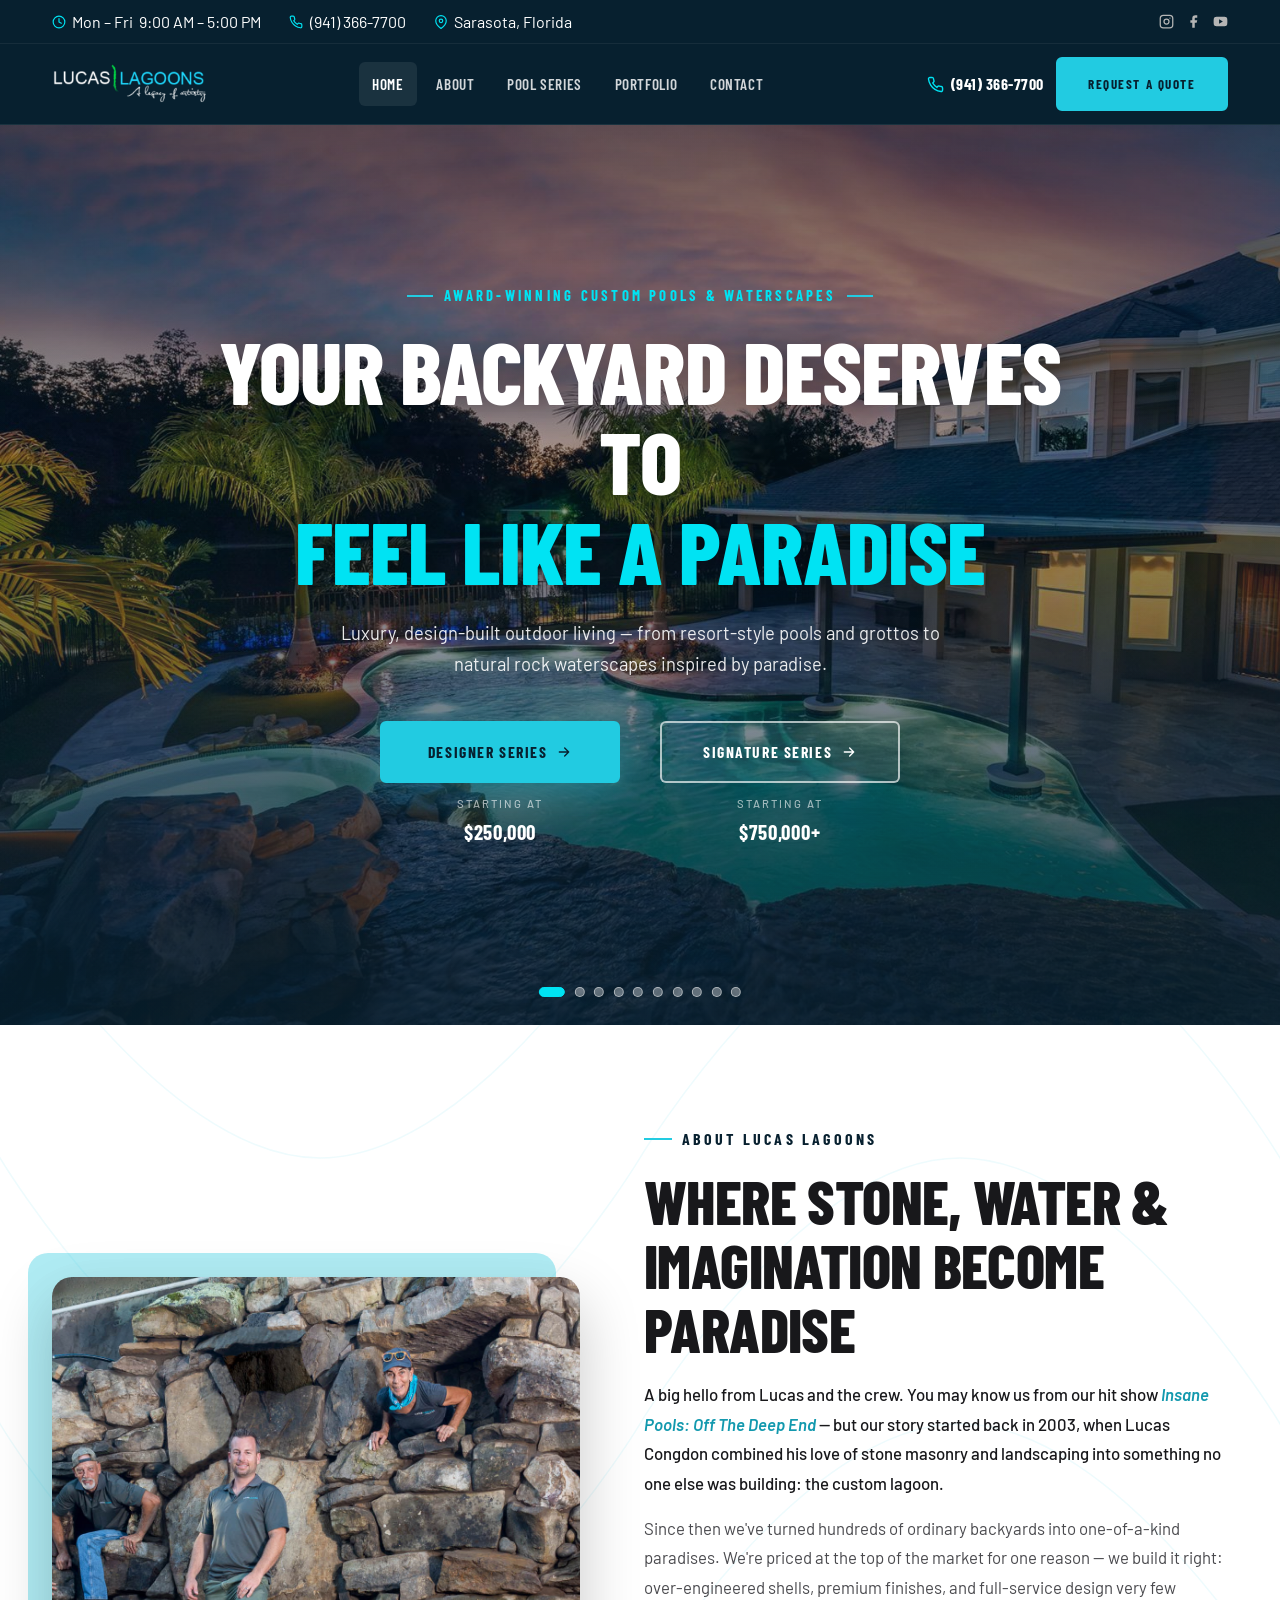
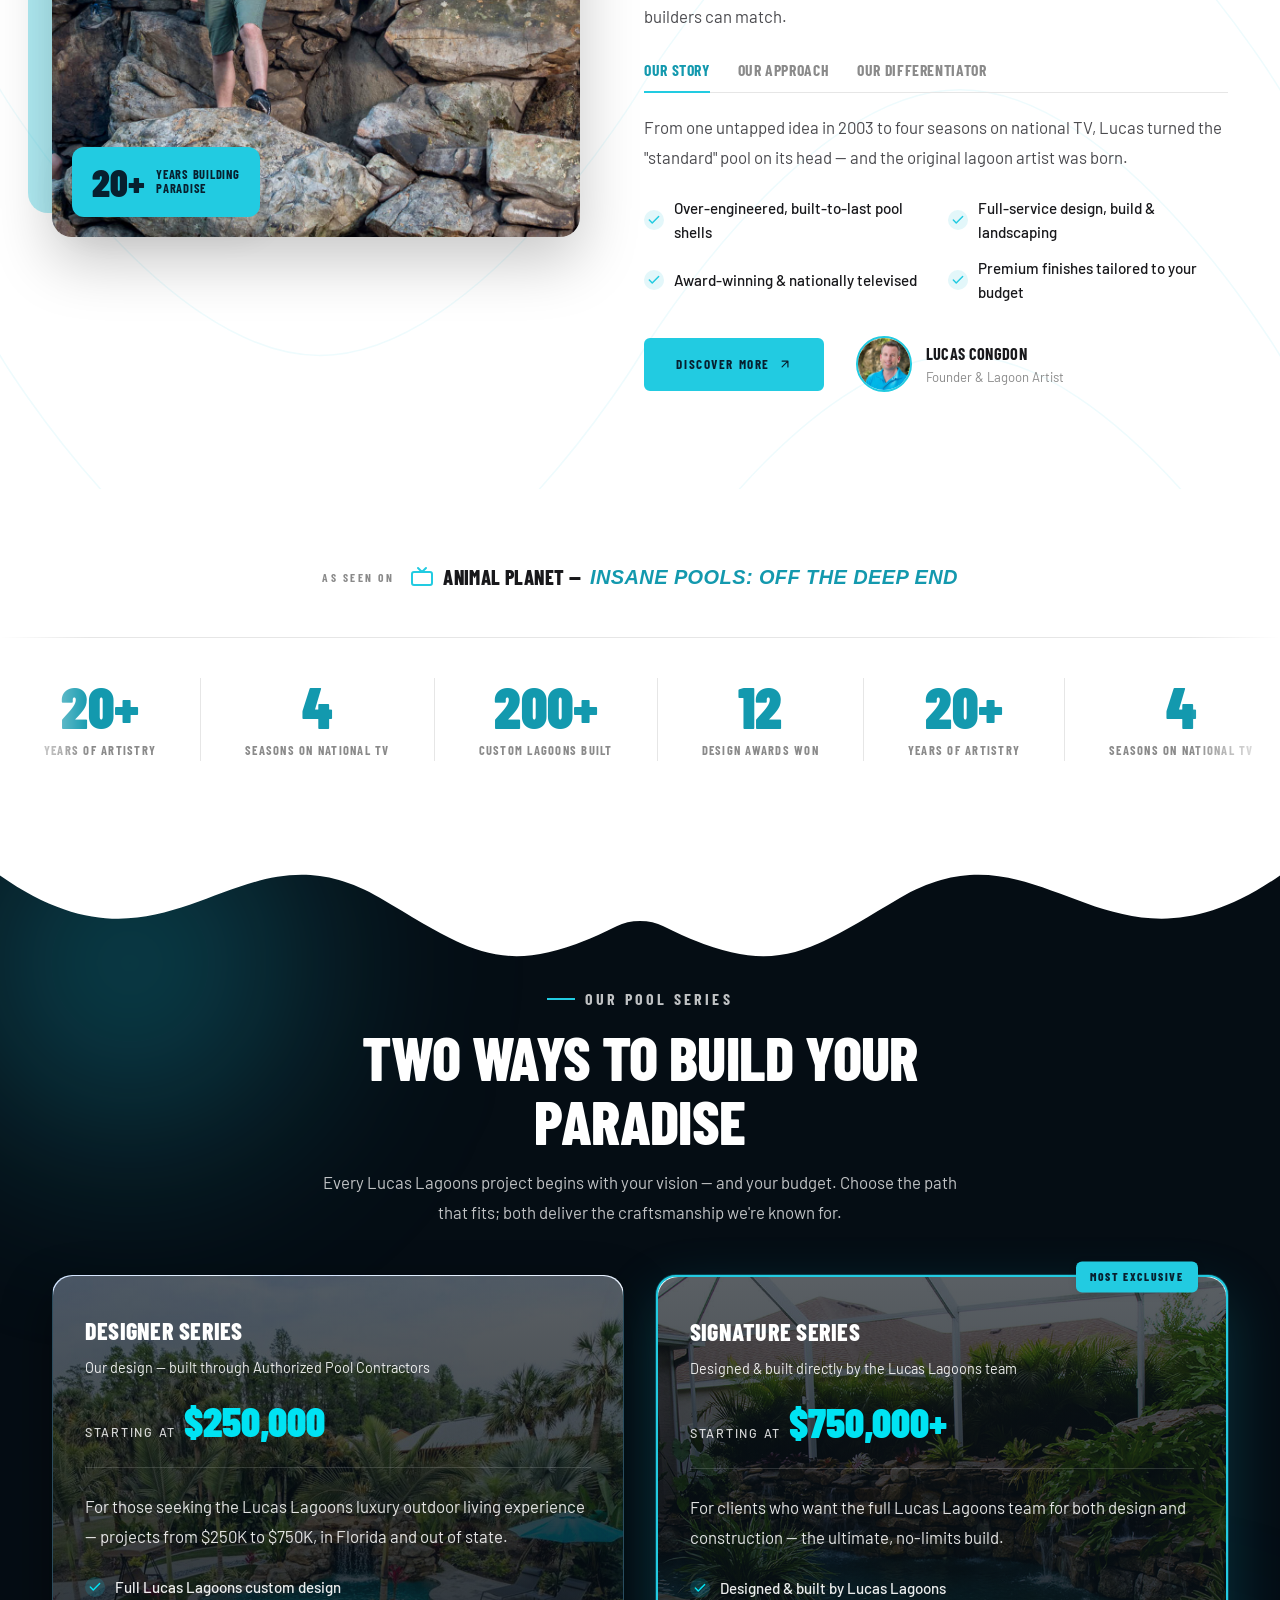
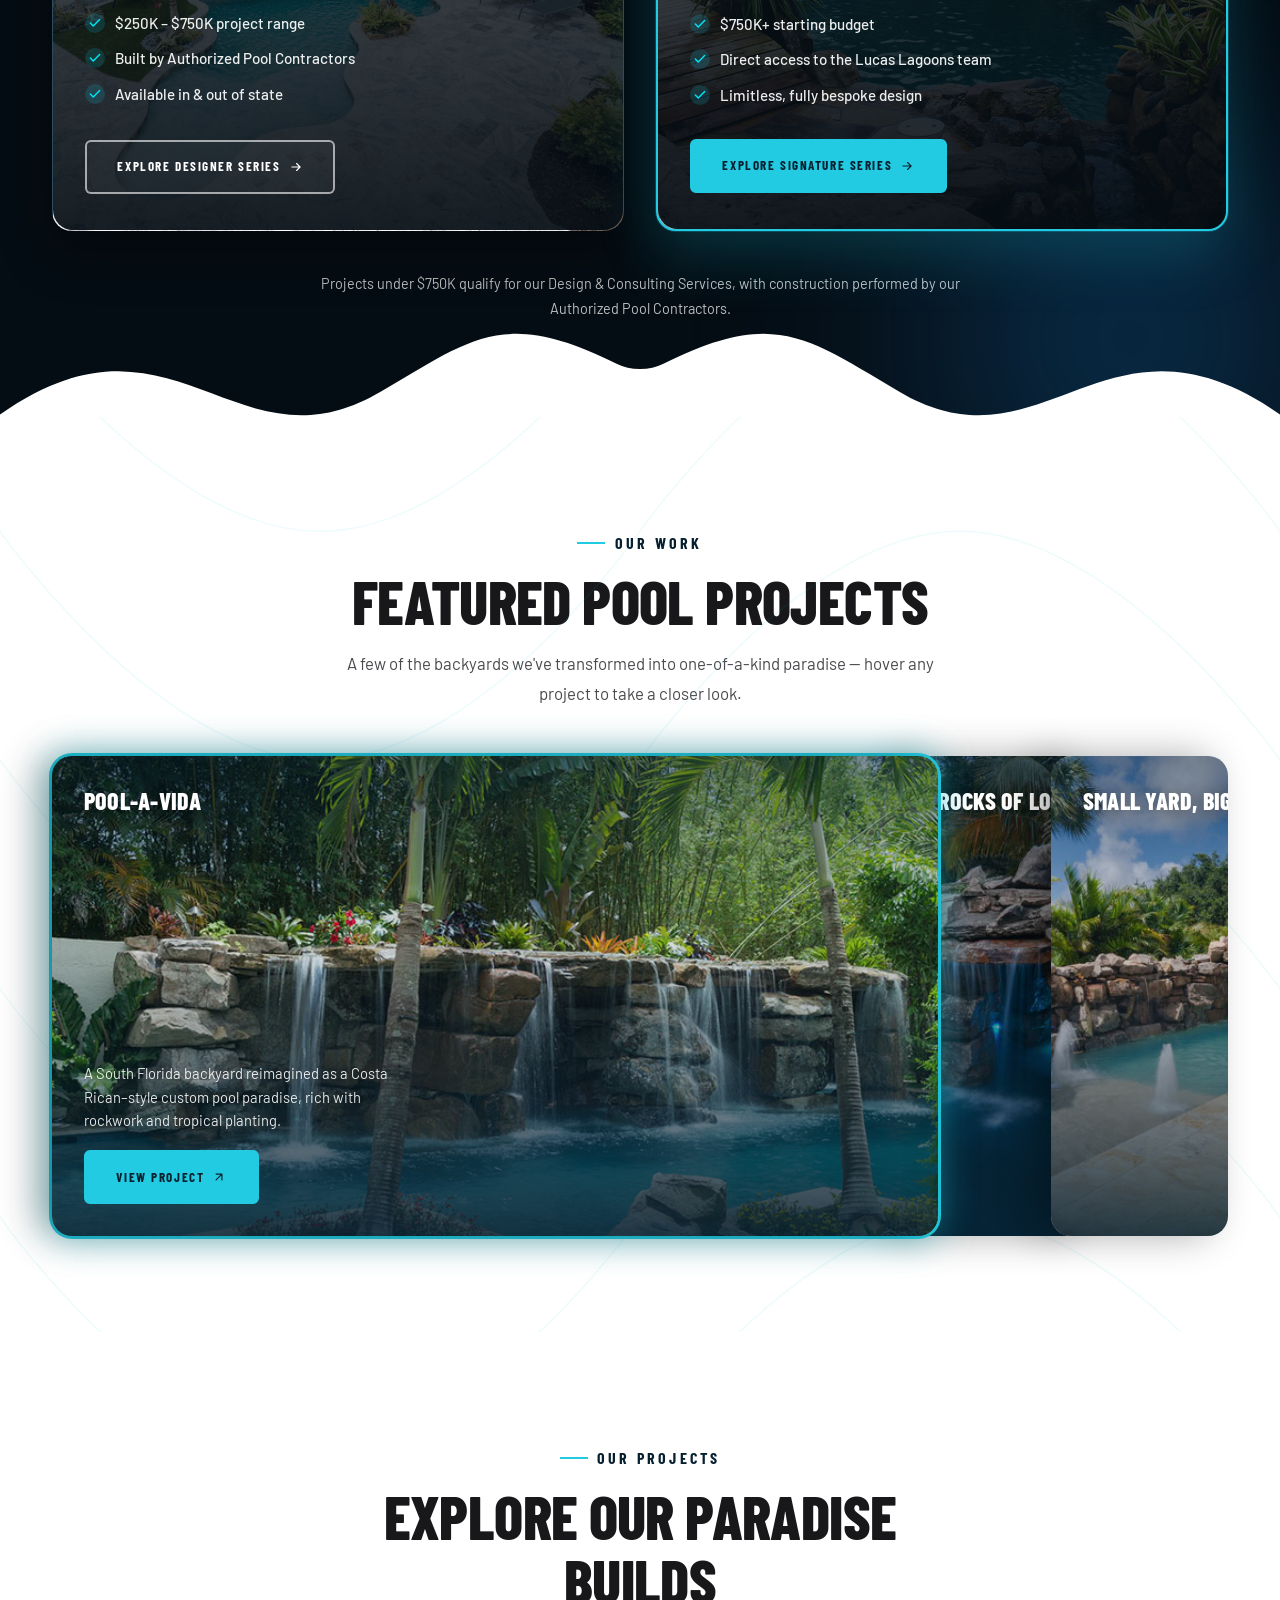
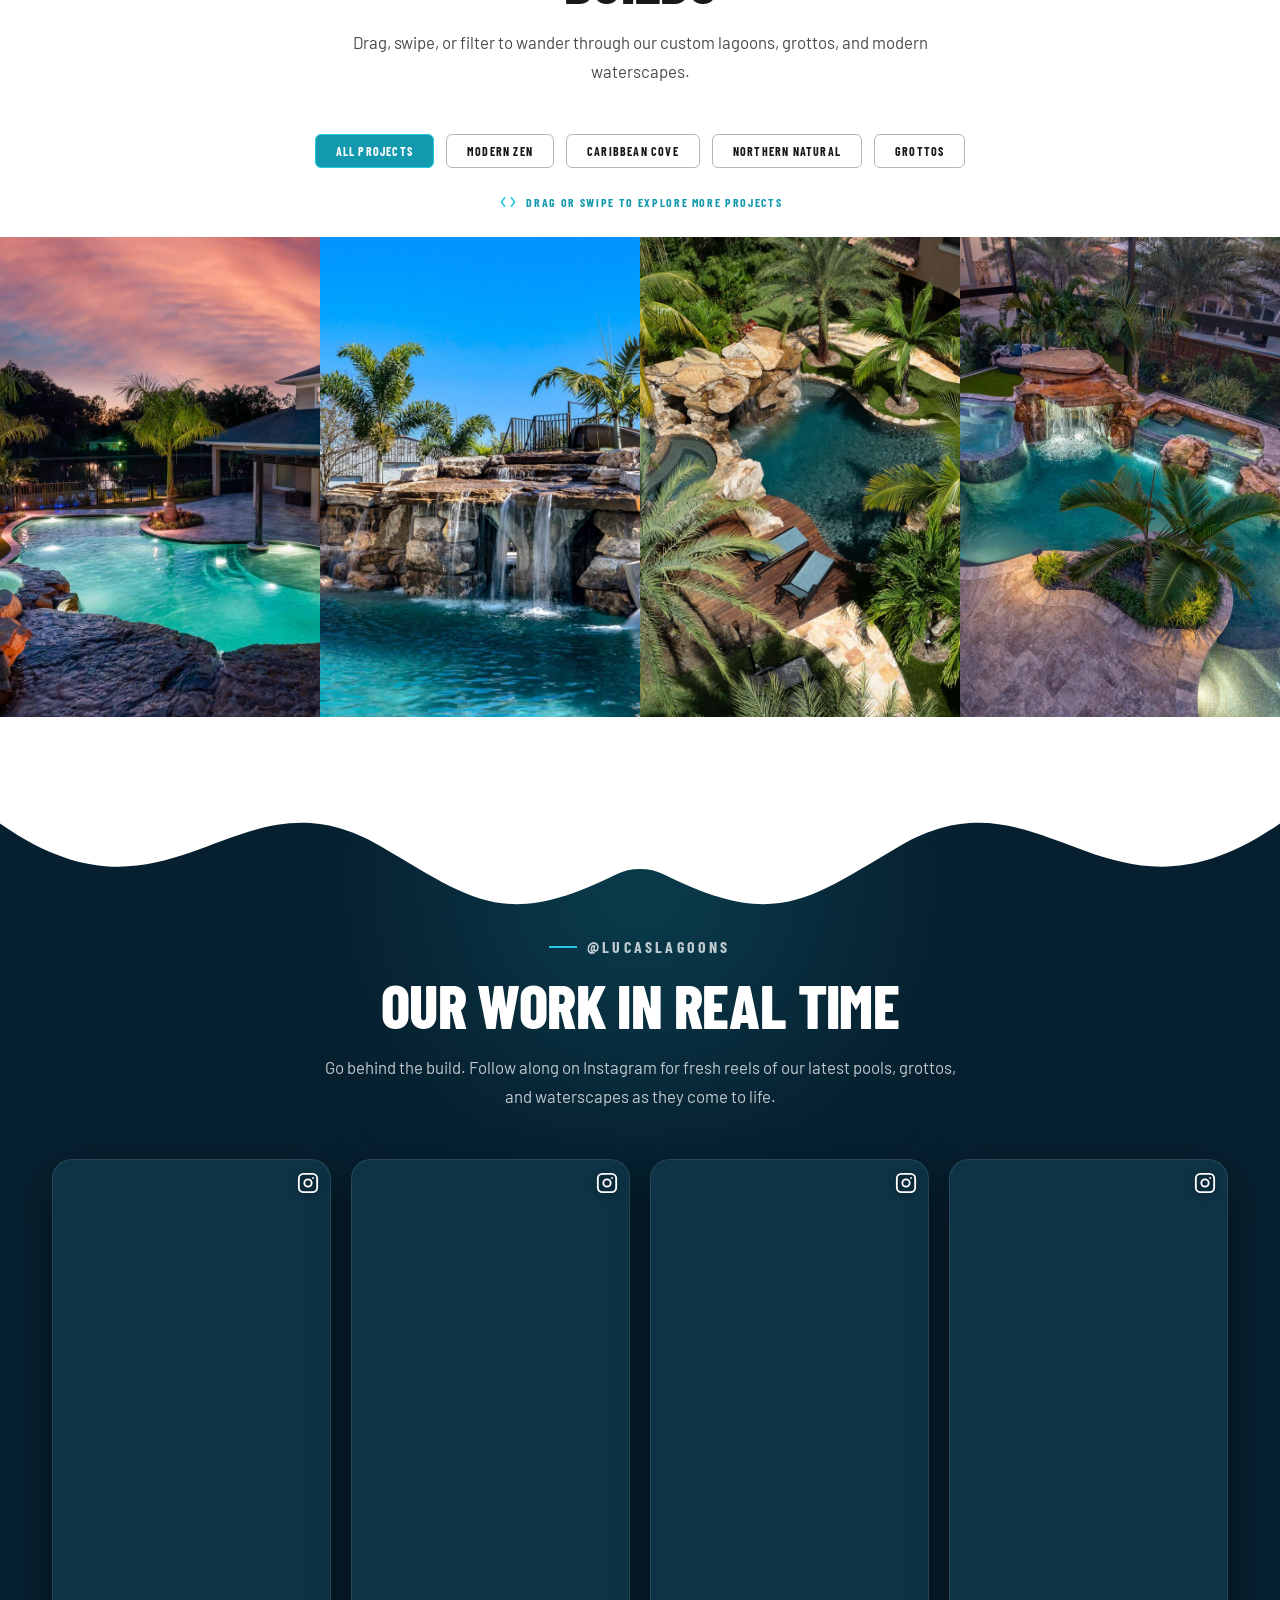
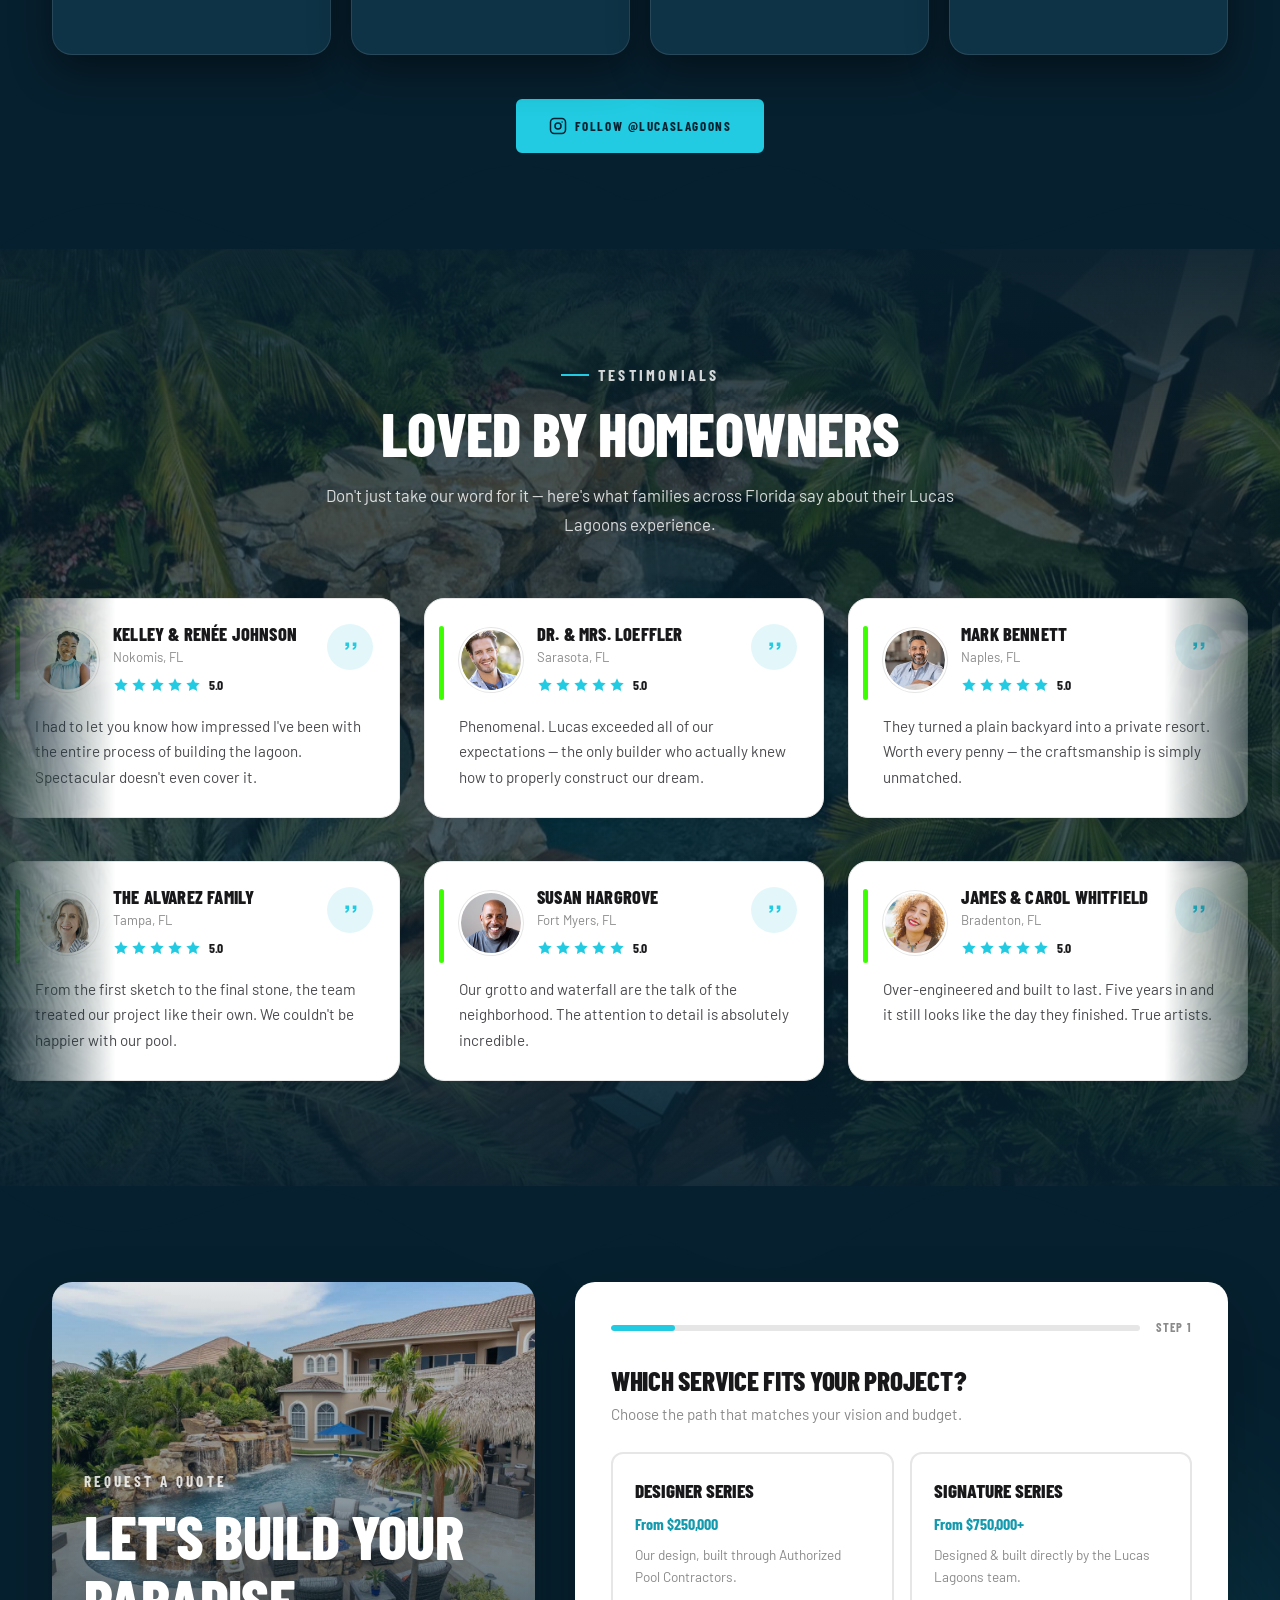
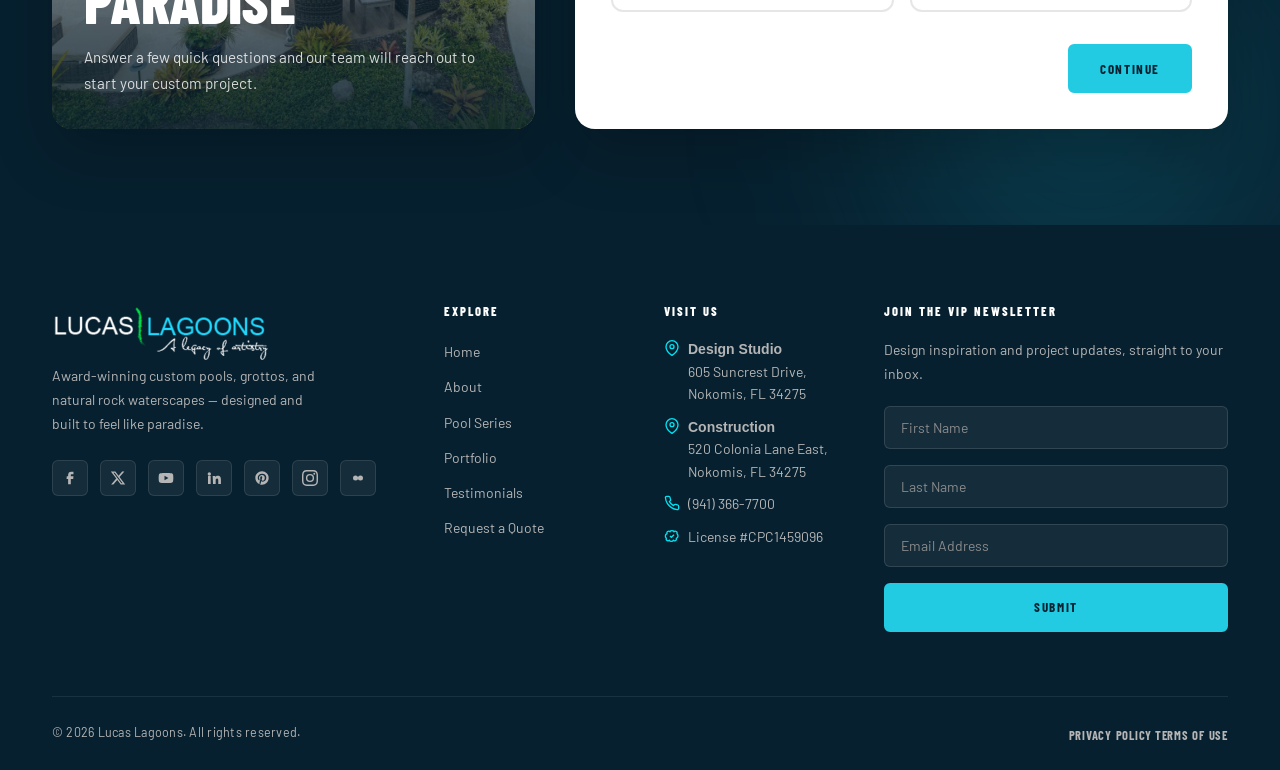
==== commit 6b54669e: "update" ====
--- a/index.html
+++ b/index.html
@@ -102,16 +102,25 @@
 
   <!-- ══════════════════════════════════════════
        HERO
-       Full-screen cinematic background video + centered content.
-       Video: videos/hero-video.mp4  ·  poster fallback: images/hero/hero-1.jpg
+       Full-screen image carousel (crossfade + alternating Ken-Burns)
+       + centered content. 10 gallery photos; dots sync via main.js.
   ═══════════════════════════════════════════ -->
   <section id="hero">
 
-    <!-- Cinematic background video (muted, autoplay, loop) -->
-    <video class="hero-video" autoplay muted loop playsinline preload="auto"
-           poster="images/hero/hero-1.jpg">
-      <source src="videos/hero-video.mp4" type="video/mp4" />
-    </video>
+    <!-- Background carousel — crossfades + alternating Ken-Burns (main.js).
+         Uses gallery photos; swap paths to feature different images. -->
+    <div class="hero-carousel" aria-hidden="true">
+      <div class="hero-slide is-active" style="background-image:url('images/gallery/gallery-1.jpg')"></div>
+      <div class="hero-slide" style="background-image:url('images/gallery/gallery-2.jpg')"></div>
+      <div class="hero-slide" style="background-image:url('images/gallery/gallery-3.jpg')"></div>
+      <div class="hero-slide" style="background-image:url('images/gallery/gallery-4.jpg')"></div>
+      <div class="hero-slide" style="background-image:url('images/gallery/gallery-5.jpg')"></div>
+      <div class="hero-slide" style="background-image:url('images/gallery/gallery-6.jpg')"></div>
+      <div class="hero-slide" style="background-image:url('images/gallery/gallery-7.jpg')"></div>
+      <div class="hero-slide" style="background-image:url('images/gallery/gallery-8.jpg')"></div>
+      <div class="hero-slide" style="background-image:url('images/gallery/gallery-9.jpg')"></div>
+      <div class="hero-slide" style="background-image:url('images/gallery/gallery-10.jpg')"></div>
+    </div>
     <div class="hero-overlay" aria-hidden="true"></div>
 
     <div class="container hero-inner">
@@ -149,10 +158,19 @@
       </div>
     </div>
 
-    <!-- Scroll cue -->
-    <a href="#about" class="hero-scroll" aria-label="Scroll to explore">
-      <span></span>
-    </a>
+    <!-- Carousel dots -->
+    <div class="hero-dots" role="tablist" aria-label="Hero background slides">
+      <button class="hero-dot is-active" aria-label="Slide 1"></button>
+      <button class="hero-dot" aria-label="Slide 2"></button>
+      <button class="hero-dot" aria-label="Slide 3"></button>
+      <button class="hero-dot" aria-label="Slide 4"></button>
+      <button class="hero-dot" aria-label="Slide 5"></button>
+      <button class="hero-dot" aria-label="Slide 6"></button>
+      <button class="hero-dot" aria-label="Slide 7"></button>
+      <button class="hero-dot" aria-label="Slide 8"></button>
+      <button class="hero-dot" aria-label="Slide 9"></button>
+      <button class="hero-dot" aria-label="Slide 10"></button>
+    </div>
   </section>
 
   <!-- ══════════════════════════════════════════
@@ -290,26 +308,20 @@
           Animal Planet — <em>Insane Pools: Off The Deep End</em>
         </span>
       </div>
-
-      <div class="creds-stats">
-        <div class="creds-stat reveal fade-up">
-          <span class="creds-stat-num" data-count="20" data-suffix="+">0</span>
-          <span class="creds-stat-label">Years of Artistry</span>
-        </div>
-        <div class="creds-stat reveal fade-up delay-1">
-          <span class="creds-stat-num" data-count="4">0</span>
-          <span class="creds-stat-label">Seasons on National TV</span>
-        </div>
-        <div class="creds-stat reveal fade-up delay-2">
-          <span class="creds-stat-num" data-count="200" data-suffix="+">0</span>
-          <span class="creds-stat-label">Custom Lagoons Built</span>
-        </div>
-        <div class="creds-stat reveal fade-up delay-3">
-          <span class="creds-stat-num" data-count="12">0</span>
-          <span class="creds-stat-label">Design Awards Won</span>
-        </div>
-      </div>
-
+    </div>
+
+    <!-- Stats marquee — continuous left-to-right scroll (duplicated in main.js) -->
+    <div class="creds-marquee">
+      <div class="creds-track">
+        <div class="creds-stat"><span class="creds-stat-num">20+</span><span class="creds-stat-label">Years of Artistry</span></div>
+        <div class="creds-stat"><span class="creds-stat-num">4</span><span class="creds-stat-label">Seasons on National TV</span></div>
+        <div class="creds-stat"><span class="creds-stat-num">200+</span><span class="creds-stat-label">Custom Lagoons Built</span></div>
+        <div class="creds-stat"><span class="creds-stat-num">12</span><span class="creds-stat-label">Design Awards Won</span></div>
+        <div class="creds-stat"><span class="creds-stat-num">20+</span><span class="creds-stat-label">Years of Artistry</span></div>
+        <div class="creds-stat"><span class="creds-stat-num">4</span><span class="creds-stat-label">Seasons on National TV</span></div>
+        <div class="creds-stat"><span class="creds-stat-num">200+</span><span class="creds-stat-label">Custom Lagoons Built</span></div>
+        <div class="creds-stat"><span class="creds-stat-num">12</span><span class="creds-stat-label">Design Awards Won</span></div>
+      </div>
     </div>
   </section>
 
@@ -438,46 +450,48 @@
         <p>A few of the backyards we've transformed into one-of-a-kind paradise — hover any project to take a closer look.</p>
       </div>
 
-      <div class="portfolio-grid">
-
-        <!-- Project 1 -->
-        <a href="html/portfolio.html" class="project-card reveal fade-up">
-          <div class="project-img" style="background-image:url('images/portfolio/project-1.jpg')"></div>
-          <div class="project-body">
-            <h3 class="project-title">Pool-A-Vida</h3>
-            <span class="project-rule"></span>
-            <p class="project-desc">A South Florida backyard reimagined as a Costa Rican–style custom pool paradise, rich with rockwork and tropical planting.</p>
-            <span class="project-more">Read More
-              <svg viewBox="0 0 24 24" fill="none" stroke="currentColor" stroke-width="2"><path d="M7 17 17 7M17 7H7M17 7v10" stroke-linecap="round" stroke-linejoin="round"/></svg>
-            </span>
-          </div>
-        </a>
-
-        <!-- Project 2 -->
-        <a href="html/portfolio.html" class="project-card reveal fade-up delay-1">
-          <div class="project-img" style="background-image:url('images/portfolio/project-2.jpg')"></div>
-          <div class="project-body">
-            <h3 class="project-title">Rocks of Love</h3>
-            <span class="project-rule"></span>
-            <p class="project-desc">A backyard custom pool resort in Wellington, Florida — designed and built to feel like a private luxury getaway.</p>
-            <span class="project-more">Read More
-              <svg viewBox="0 0 24 24" fill="none" stroke="currentColor" stroke-width="2"><path d="M7 17 17 7M17 7H7M17 7v10" stroke-linecap="round" stroke-linejoin="round"/></svg>
-            </span>
-          </div>
-        </a>
-
-        <!-- Project 3 -->
-        <a href="html/portfolio.html" class="project-card reveal fade-up delay-2">
-          <div class="project-img" style="background-image:url('images/portfolio/project-3.jpg')"></div>
-          <div class="project-body">
-            <h3 class="project-title">Small Yard, Big Dreams</h3>
-            <span class="project-rule"></span>
-            <p class="project-desc">Proof that no yard is too small — a compact Nokomis lot transformed into a dream swimming pool retreat.</p>
-            <span class="project-more">Read More
-              <svg viewBox="0 0 24 24" fill="none" stroke="currentColor" stroke-width="2"><path d="M7 17 17 7M17 7H7M17 7v10" stroke-linecap="round" stroke-linejoin="round"/></svg>
-            </span>
-          </div>
-        </a>
+      <!-- Stacked expanding cards: hover (desktop) / tap (mobile) brings a
+           card to the front and expands it. Driven by main.js. -->
+      <div class="stack">
+
+        <article class="stack-card is-active" style="background-image:url('images/portfolio/project-1.jpg')">
+          <div class="stack-card-shade" aria-hidden="true"></div>
+          <div class="stack-card-body">
+            <h3 class="stack-card-title">Pool-A-Vida</h3>
+            <div class="stack-card-foot">
+              <p class="stack-card-desc">A South Florida backyard reimagined as a Costa Rican–style custom pool paradise, rich with rockwork and tropical planting.</p>
+              <a href="html/portfolio.html" class="btn-primary stack-card-btn">View Project
+                <svg class="btn-icon" viewBox="0 0 24 24" fill="none" stroke="currentColor" stroke-width="2"><path d="M7 17 17 7M17 7H7M17 7v10" stroke-linecap="round" stroke-linejoin="round"/></svg>
+              </a>
+            </div>
+          </div>
+        </article>
+
+        <article class="stack-card" style="background-image:url('images/portfolio/project-2.jpg')">
+          <div class="stack-card-shade" aria-hidden="true"></div>
+          <div class="stack-card-body">
+            <h3 class="stack-card-title">Rocks of Love</h3>
+            <div class="stack-card-foot">
+              <p class="stack-card-desc">A backyard custom pool resort in Wellington, Florida — designed and built to feel like a private luxury getaway.</p>
+              <a href="html/portfolio.html" class="btn-primary stack-card-btn">View Project
+                <svg class="btn-icon" viewBox="0 0 24 24" fill="none" stroke="currentColor" stroke-width="2"><path d="M7 17 17 7M17 7H7M17 7v10" stroke-linecap="round" stroke-linejoin="round"/></svg>
+              </a>
+            </div>
+          </div>
+        </article>
+
+        <article class="stack-card" style="background-image:url('images/portfolio/project-3.jpg')">
+          <div class="stack-card-shade" aria-hidden="true"></div>
+          <div class="stack-card-body">
+            <h3 class="stack-card-title">Small Yard, Big Dreams</h3>
+            <div class="stack-card-foot">
+              <p class="stack-card-desc">Proof that no yard is too small — a compact Nokomis lot transformed into a dream swimming pool retreat.</p>
+              <a href="html/portfolio.html" class="btn-primary stack-card-btn">View Project
+                <svg class="btn-icon" viewBox="0 0 24 24" fill="none" stroke="currentColor" stroke-width="2"><path d="M7 17 17 7M17 7H7M17 7v10" stroke-linecap="round" stroke-linejoin="round"/></svg>
+              </a>
+            </div>
+          </div>
+        </article>
 
       </div>
 
@@ -788,6 +802,11 @@
        ⤵  DROP AVATARS IN: images/testimonials/t1..t6.jpg (square)
   ═══════════════════════════════════════════ -->
   <section id="testimonials" class="section-padding tm-section">
+
+    <!-- Parallax photo background (drives via main.js) + dark overlay.
+         ⤵  Uses a gallery photo — swap the path to whichever you like. -->
+    <div class="tm-bg" data-parallax style="background-image:url('images/gallery/gallery-3.jpg')"></div>
+    <div class="tm-overlay" aria-hidden="true"></div>
 
     <div class="container">
       <div class="section-head is-centered">
--- a/global.css
+++ b/global.css
@@ -212,7 +212,7 @@
   display: inline-flex;
   align-items: center;
   gap: 0.5rem;
-  background: var(--lime-green);
+  background: var(--aqua);
   color: var(--ink);
   font-family: var(--font-display);
   font-weight: 700;
@@ -220,7 +220,7 @@
   letter-spacing: 0.12em;
   text-transform: uppercase;
   padding: 0.85rem 1.6rem;
-  border: 2px solid var(--lime-green);
+  border: 2px solid var(--aqua);
   border-radius: var(--radius-sm);
   transition: background var(--transition), border-color var(--transition), transform var(--transition), box-shadow var(--transition);
   white-space: nowrap;
--- a/css/styles.css
+++ b/css/styles.css
@@ -49,46 +49,6 @@
   .hero-slide.is-active:nth-child(even) { animation: none; transform: scale(1); }
 }
 
-/* ── Cinematic background video ── */
-.hero-video {
-  position: absolute;
-  inset: 0;
-  width: 100%;
-  height: 100%;
-  object-fit: cover;
-  z-index: 0;
-}
-
-/* ── Scroll-down cue ── */
-.hero-scroll {
-  position: absolute;
-  bottom: 1.6rem;
-  left: 50%;
-  transform: translateX(-50%);
-  z-index: 3;
-  width: 26px;
-  height: 42px;
-  border: 2px solid rgba(255,255,255,0.55);
-  border-radius: 14px;
-  display: flex;
-  justify-content: center;
-}
-.hero-scroll span {
-  width: 4px;
-  height: 8px;
-  margin-top: 7px;
-  border-radius: 2px;
-  background: var(--aqua-lt);
-  animation: hero-scroll-dot 1.8s ease-in-out infinite;
-}
-@keyframes hero-scroll-dot {
-  0%   { opacity: 0; transform: translateY(-4px); }
-  40%  { opacity: 1; }
-  80%  { opacity: 0; transform: translateY(10px); }
-  100% { opacity: 0; }
-}
-@media (prefers-reduced-motion: reduce) { .hero-scroll span { animation: none; } }
-
 /* Dark gradient overlay so white text stays legible over any photo */
 .hero-overlay {
   position: absolute;
@@ -168,7 +128,7 @@
   justify-content: center;
   gap: 0.55rem;
   min-width: 220px;
-  background: var(--lime-green);
+  background: var(--aqua);
   color: var(--ink);
   font-family: var(--font-display);
   font-weight: 700;
@@ -176,7 +136,7 @@
   letter-spacing: 0.1em;
   text-transform: uppercase;
   padding: 1.05rem 1.9rem;
-  border: 2px solid var(--lime-green);
+  border: 2px solid var(--aqua);
   border-radius: var(--radius-sm);
   box-shadow: 0 12px 34px rgba(24,191,216,0.30);
   transition: background var(--transition), border-color var(--transition), transform var(--transition), box-shadow var(--transition);
@@ -270,8 +230,8 @@
 @media (min-width: 768px) { .top-wave { height: 85px; } }
 .top-wave svg { display: block; width: 100%; height: 100%; }
 /* fill = color of the section directly above each */
-#instagram .top-wave path { fill: var(--bg-white); }   /* portfolio (white) above */
-#contact   .top-wave path { fill: var(--bg-light); }    /* testimonials (light) above */
+#instagram .top-wave path { fill: var(--bg-white); }   /* gallery (white) above */
+#contact   .top-wave path { fill: var(--ink); }         /* testimonials (dark photo) above */
 
 /* Bottom wave — flipped, so a dark section spills into the lighter
    section below it. fill = color of the section directly BELOW each. */
@@ -289,7 +249,7 @@
 @media (min-width: 768px) { .bottom-wave { height: 85px; } }
 .bottom-wave svg { display: block; width: 100%; height: 100%; }
 #series    .bottom-wave path { fill: var(--bg-white); }   /* portfolio (white) below */
-#instagram .bottom-wave path { fill: var(--bg-light); }   /* testimonials (light) below */
+#instagram .bottom-wave path { fill: var(--ink); }        /* testimonials (dark photo) below */
 
 
 /* ══════════════════════════════════════════════
@@ -328,15 +288,38 @@
 .creds-asseen-name em { color: var(--aqua-dk); font-style: italic; font-weight: 700; }
 .creds-asseen-name svg { width: 24px; height: 24px; color: var(--aqua); flex-shrink: 0; }
 
-.creds-stats {
-  display: grid;
-  grid-template-columns: 1fr 1fr;
-  gap: 2rem 1rem;
+/* Continuous left-to-right marquee */
+.creds-marquee {
+  position: relative;
+  overflow: hidden;
   border-top: 1px solid var(--grey-200);
-  padding-top: 2.75rem;
-}
-@media (min-width: 768px) { .creds-stats { grid-template-columns: repeat(4, 1fr); } }
-.creds-stat { display: flex; flex-direction: column; gap: 0.35rem; }
+  padding: 2.5rem 0;
+  -webkit-mask-image: linear-gradient(90deg, transparent 0, #000 7%, #000 93%, transparent 100%);
+          mask-image: linear-gradient(90deg, transparent 0, #000 7%, #000 93%, transparent 100%);
+}
+.creds-track {
+  display: flex;
+  width: max-content;
+  animation: creds-scroll 38s linear infinite;
+}
+.creds-marquee:hover .creds-track { animation-play-state: paused; }
+@keyframes creds-scroll {
+  from { transform: translateX(-50%); }   /* moves left → right */
+  to   { transform: translateX(0); }
+}
+@media (prefers-reduced-motion: reduce) {
+  .creds-track { animation: none; justify-content: center; width: 100%; flex-wrap: wrap; gap: 2rem; }
+}
+.creds-stat {
+  flex: 0 0 auto;
+  display: flex;
+  flex-direction: column;
+  gap: 0.35rem;
+  align-items: center;
+  text-align: center;
+  padding: 0 2.75rem;
+  border-right: 1px solid var(--grey-200);
+}
 .creds-stat-num {
   font-family: var(--font-display);
   font-weight: 900;
@@ -394,8 +377,22 @@
 }
 
 /* ── Left media + badge ── */
-.about-media { position: relative; }
+.about-media { position: relative; isolation: isolate; }
+/* Accent shape peeking out behind the photo, offset up & to the left */
+.about-media::before {
+  content: '';
+  position: absolute;
+  top: -1.5rem;
+  left: -1.5rem;
+  width: 100%;
+  height: 100%;
+  background: #22cbe15b;
+  border-radius: var(--radius-lg);
+  z-index: 0;
+}
 .about-img-main {
+  position: relative;
+  z-index: 1;
   width: 100%;
   height: 340px;
   object-fit: cover;
@@ -409,6 +406,7 @@
 
 .about-badge {
   position: absolute;
+  z-index: 2;
   left: 1.25rem;
   bottom: 1.25rem;
   display: flex;
@@ -734,101 +732,99 @@
 
 .portfolio-section { background: var(--bg-white); }
 
-/* Grid */
-.portfolio-grid {
-  display: grid;
-  grid-template-columns: 1fr;
-  gap: 1.75rem;
-}
-@media (min-width: 640px) { .portfolio-grid { grid-template-columns: 1fr 1fr; } }
-@media (min-width: 980px) { .portfolio-grid { grid-template-columns: repeat(3, 1fr); } }
-
-/* Card */
-.project-card {
-  display: flex;
-  flex-direction: column;
-  height: 440px;
-  background: var(--white);
+/* ── Stacked expanding cards ──
+   Mobile: simple vertical photo cards (full content shown).
+   Desktop: overlapping accordion — hover/tap expands one to the front. */
+.stack { display: flex; flex-direction: column; gap: 1.1rem; }
+
+.stack-card {
+  position: relative;
+  height: 300px;
   border-radius: var(--radius-lg);
-  border: .3px solid rgba(128, 128, 128, 0.44);
   overflow: hidden;
-  box-shadow: var(--shadow-sm);
-  transition: transform var(--transition), box-shadow var(--transition);
-}
-.project-card:hover {
-  transform: translateY(-4px);
-  box-shadow: var(--shadow);
-}
-
-/* Image area (shrinks as the panel grows on hover) */
-.project-img {
-  flex: 1 1 auto;
-  min-height: 0;
-  background-color: var(--grey-200);
+  background-color: var(--ink-soft);     /* fallback before photo loads */
   background-size: cover;
   background-position: center;
   background-repeat: no-repeat;
 }
-
-/* Bottom panel */
-.project-body {
-  flex: 0 0 auto;
-  background: var(--grey-100);
-  padding: 1.5rem 1.5rem 1.4rem;
-  transition: background var(--transition);
-}
-.project-title {
+.stack-card-shade {
+  position: absolute;
+  inset: 0;
+  z-index: 1;
+  background: linear-gradient(180deg, rgba(7,32,47,0.5) 0%, rgba(7,32,47,0.12) 38%, rgba(7,32,47,0.88) 100%);
+}
+.stack-card-body {
+  position: absolute;
+  inset: 0;
+  z-index: 2;
+  display: flex;
+  flex-direction: column;
+  justify-content: space-between;
+  padding: 1.6rem;
+}
+.stack-card-title {
   font-family: var(--font-display);
   font-weight: 800;
-  font-size: 1.3rem;
+  font-size: 1.5rem;
+  line-height: 1.1;
   letter-spacing: 0.01em;
   text-transform: uppercase;
-  color: var(--text-primary);
-  margin-bottom: 0.85rem;
-  transition: color var(--transition);
-}
-.project-rule {
-  display: block;
-  width: 46px;
-  height: 3px;
-  background: var(--aqua);
-  transition: background var(--transition);
-}
-.project-desc {
+  color: var(--white);
+  text-shadow: 0 2px 16px rgba(0,0,0,0.45);
+}
+.stack-card-desc {
   font-size: 0.92rem;
-  color: var(--text-body);
   line-height: 1.6;
-  max-height: 0;
-  opacity: 0;
-  overflow: hidden;
-  transition: max-height var(--transition-slow), opacity var(--transition-slow), margin var(--transition-slow);
-}
-.project-more {
-  display: inline-flex;
-  align-items: center;
-  gap: 0.4rem;
-  margin-top: 0.85rem;
-  font-family: var(--font-display);
-  font-weight: 700;
-  font-size: 0.85rem;
-  letter-spacing: 0.06em;
-  text-transform: uppercase;
-  color: var(--text-primary);
-  transition: color var(--transition);
-}
-.project-more svg { width: 15px; height: 15px; }
-
-/* Hover state — panel turns aqua, description reveals, image shrinks */
-.project-card:hover .project-body { background: var(--aqua); }
-.project-card:hover .project-rule { background: var(--ink); }
-.project-card:hover .project-desc {
-  max-height: 140px;
-  opacity: 1;
-  margin-top: 0.85rem;
-}
-.project-card:hover .project-title,
-.project-card:hover .project-desc,
-.project-card:hover .project-more { color: var(--ink); }
+  color: rgba(255,255,255,0.88);
+  margin-bottom: 0.9rem;
+  max-width: 40ch;
+}
+.stack-card-foot .btn-primary { margin-top: 0.2rem; }
+
+/* Aqua glow ring on the active card so it's clear which one you're on */
+.stack-card.is-active {
+  box-shadow: 0 0 0 3px var(--aqua), 0 0 30px 2px rgba(34,203,225,0.45);
+}
+
+/* Desktop: horizontal overlapping accordion */
+@media (min-width: 768px) {
+  .stack { flex-direction: row; gap: 0; height: 480px; }
+  .stack-card {
+    flex: 1 1 0;
+    height: 100%;
+    margin-left: -2rem;                  /* overlap onto the previous card */
+    box-shadow: -16px 0 38px rgba(0,0,0,0.32);
+    cursor: pointer;
+    transition: flex-grow 0.55s cubic-bezier(0.22, 1, 0.36, 1);
+  }
+  .stack-card:first-child { margin-left: 0; }
+  .stack-card:nth-child(1) { z-index: 1; }
+  .stack-card:nth-child(2) { z-index: 2; }
+  .stack-card:nth-child(3) { z-index: 3; }
+  .stack-card:nth-child(4) { z-index: 4; }
+  .stack-card.is-active {
+    flex-grow: 5;
+    z-index: 20;
+    box-shadow: -16px 0 38px rgba(0,0,0,0.32), 0 0 0 3px var(--aqua), 0 0 34px 2px rgba(34,203,225,0.5);
+  }
+
+  /* Fixed min width keeps the title from reflowing as the card narrows —
+     it just gets clipped by the card's overflow. */
+  .stack-card-body { min-width: 340px; padding: 2rem; }
+
+  /* Collapsed cards show only the clipped title; the rest fades in
+     once the card becomes active. */
+  .stack-card-foot {
+    opacity: 0;
+    transform: translateY(8px);
+    transition: opacity 0.35s ease, transform 0.35s ease;
+  }
+  .stack-card.is-active .stack-card-foot { opacity: 1; transform: none; }
+}
+
+@media (prefers-reduced-motion: reduce) {
+  .stack-card { transition: none; }
+}
 
 
 /* ══════════════════════════════════════════════
@@ -936,11 +932,46 @@
    Two marquee rows scrolling opposite directions, slowly.
 ══════════════════════════════════════════════ */
 
-.tm-section { background: var(--bg-light); overflow: hidden; }
+.tm-section { position: relative; background: var(--ink); overflow: hidden; }
+
+/* Parallax photo background — taller than the section so it can drift
+   without exposing gaps; transform driven by main.js on scroll. */
+.tm-bg {
+  position: absolute;
+  top: -20%;
+  left: 0;
+  width: 100%;
+  height: 140%;
+  background-color: var(--ink-soft);     /* fallback before the photo loads */
+  background-size: cover;
+  background-position: center;
+  background-repeat: no-repeat;
+  z-index: 0;
+  will-change: transform;
+}
+/* Dark gradient overlay — darker at top/bottom so it blends into the
+   adjacent dark sections, lighter in the middle so the photo shows. */
+.tm-overlay {
+  position: absolute;
+  inset: 0;
+  z-index: 1;
+  background: linear-gradient(180deg,
+    rgba(7,32,47,0.94) 0%,
+    rgba(7,32,47,0.74) 22%,
+    rgba(7,32,47,0.74) 78%,
+    rgba(7,32,47,0.94) 100%);
+}
+.tm-section > .container { position: relative; z-index: 2; }
+
+/* Heading text on the now-dark section */
+.tm-section .section-head h2 { color: var(--white); }
+.tm-section .section-head p  { color: rgba(255,255,255,0.82); }
+.tm-section .eyebrow         { color: var(--aqua-lt); }
 
 /* Marquee viewport with left/right fade mask */
 .tm-marquee {
   position: relative;
+  z-index: 2;
   -webkit-mask-image: linear-gradient(90deg, transparent 0, #000 9%, #000 91%, transparent 100%);
           mask-image: linear-gradient(90deg, transparent 0, #000 9%, #000 91%, transparent 100%);
 }
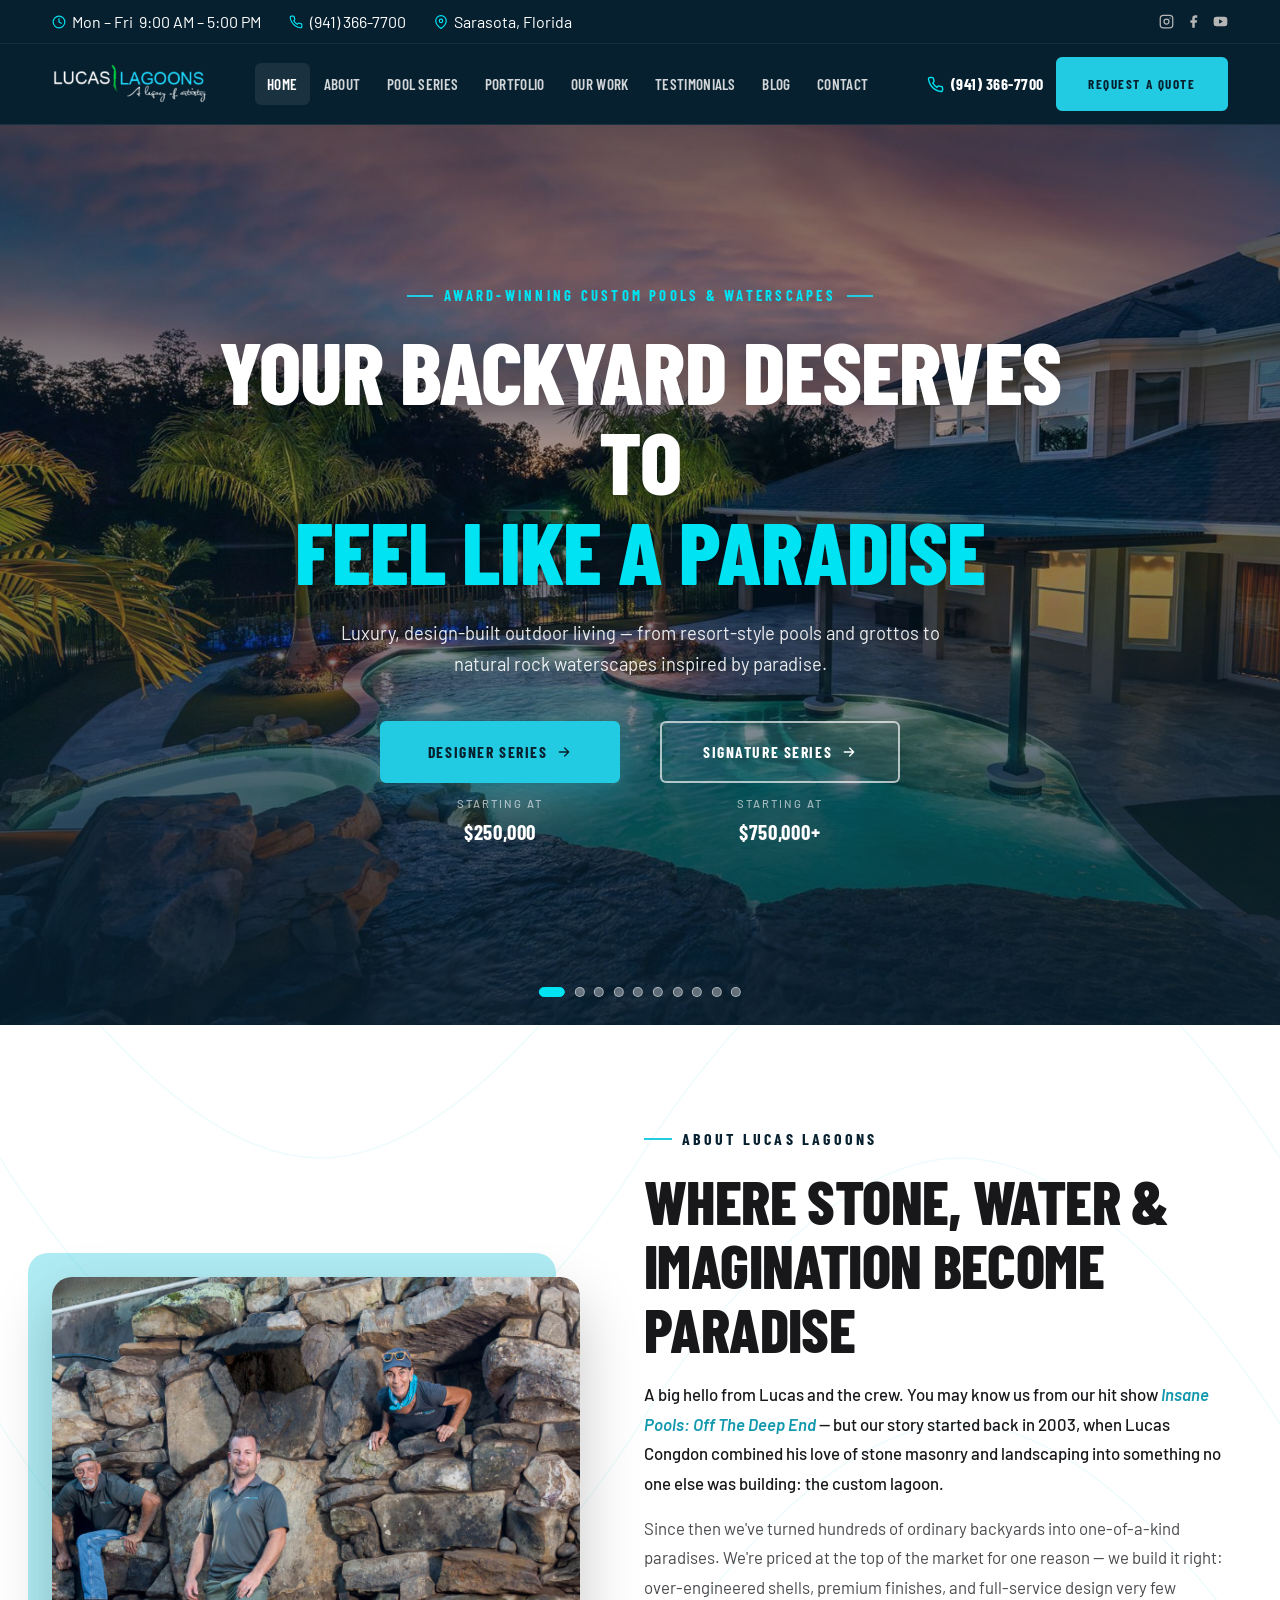
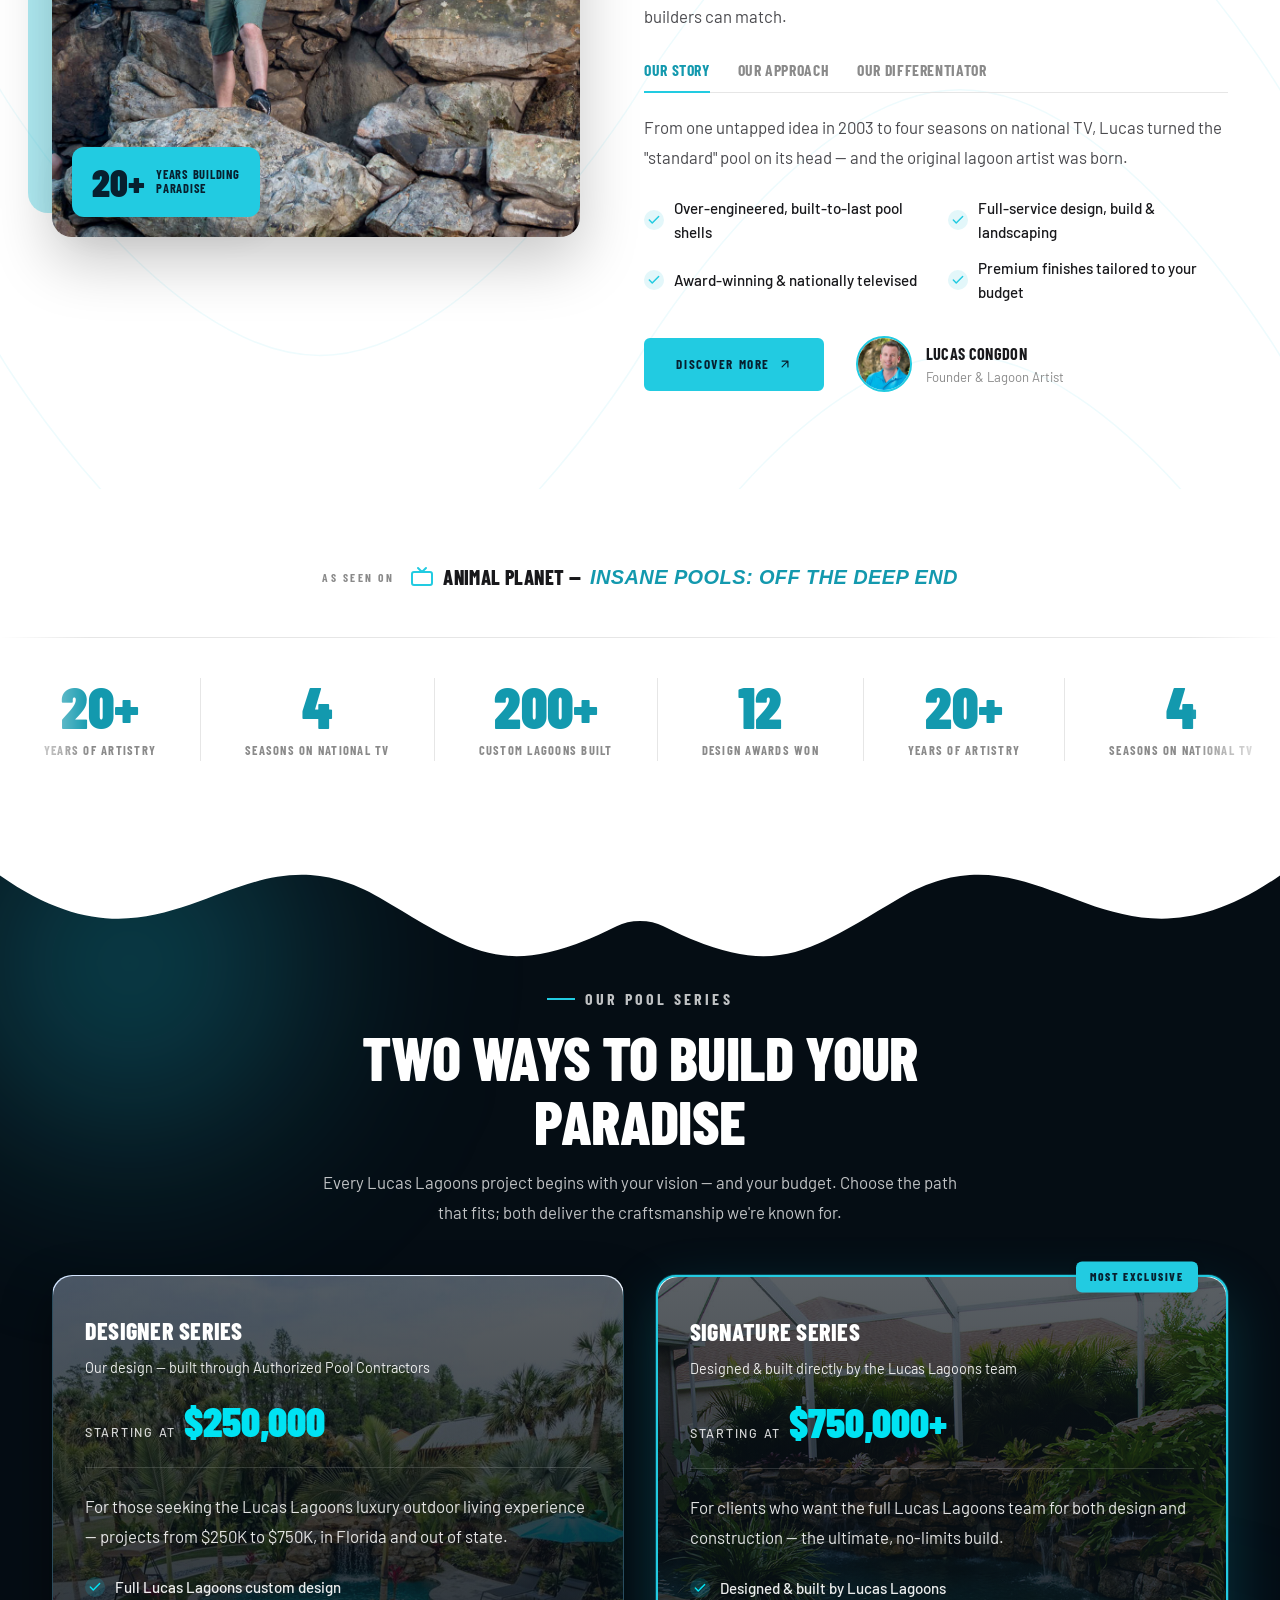
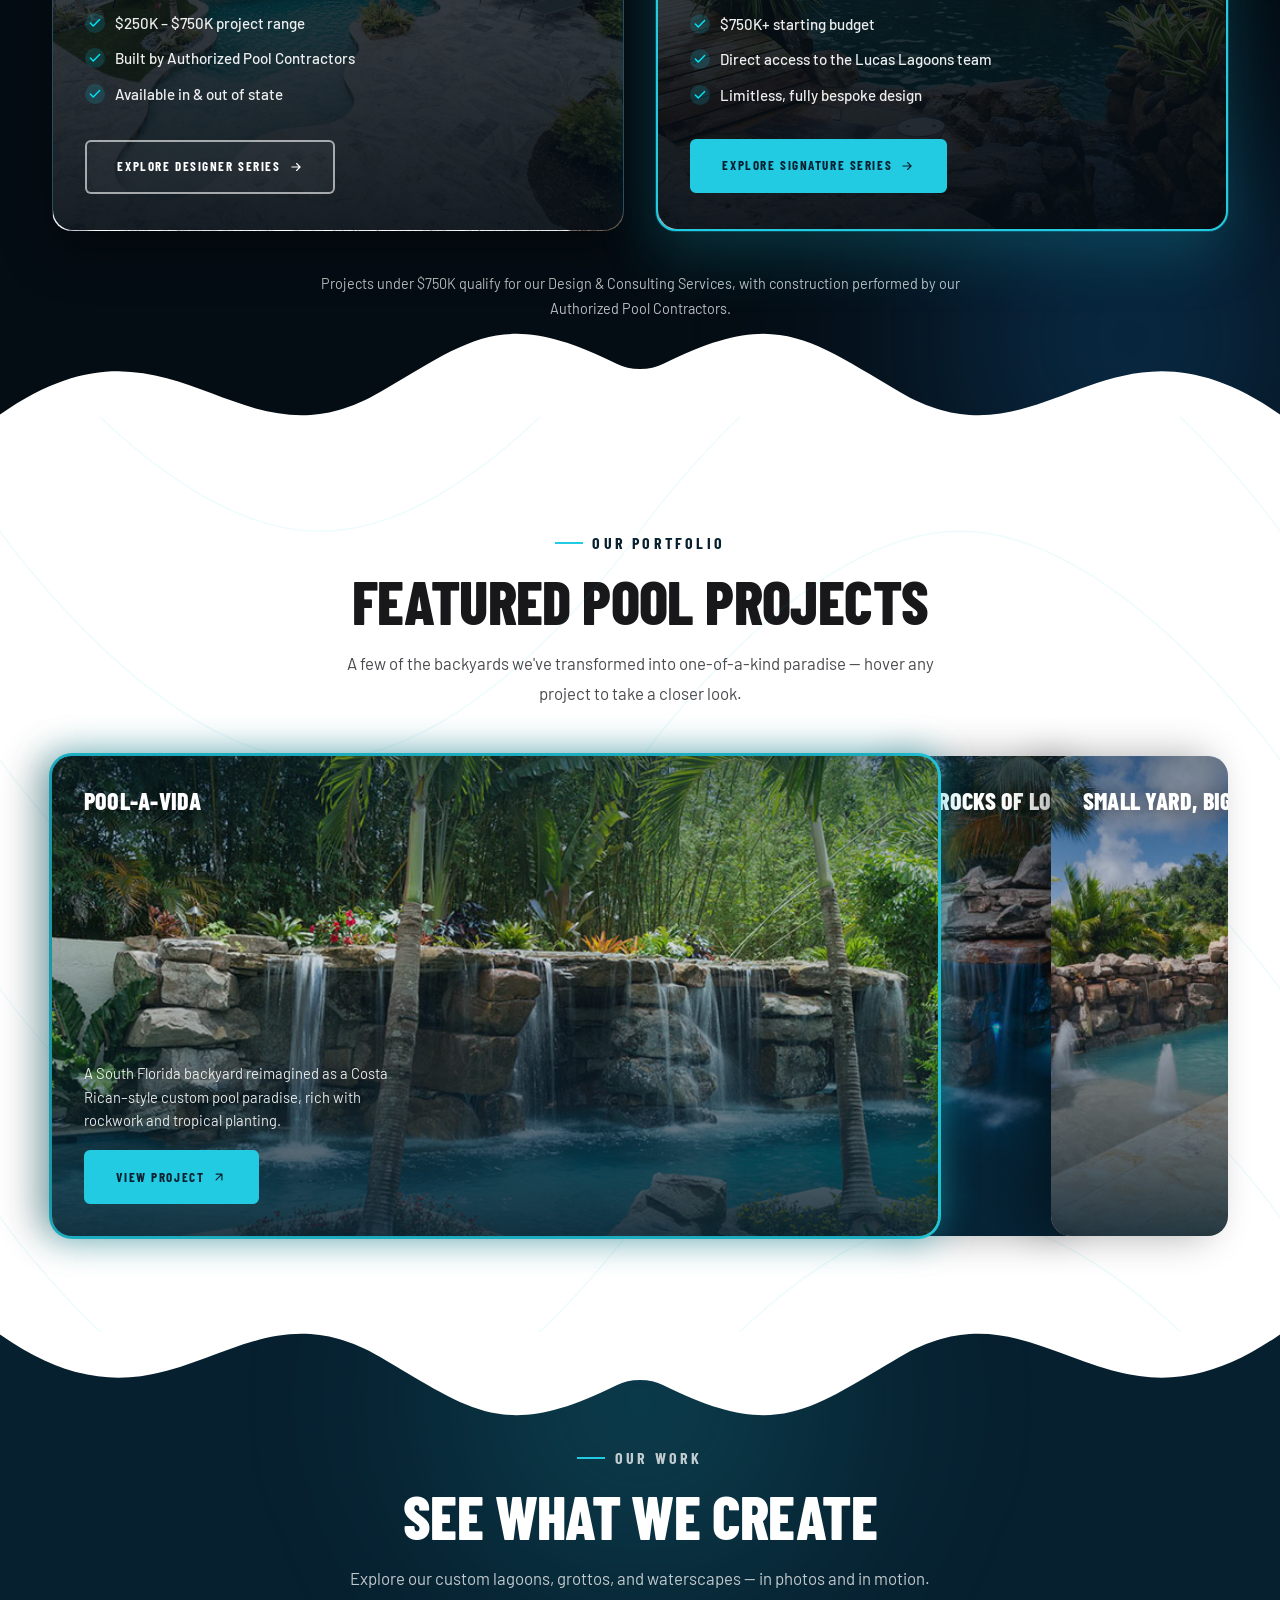
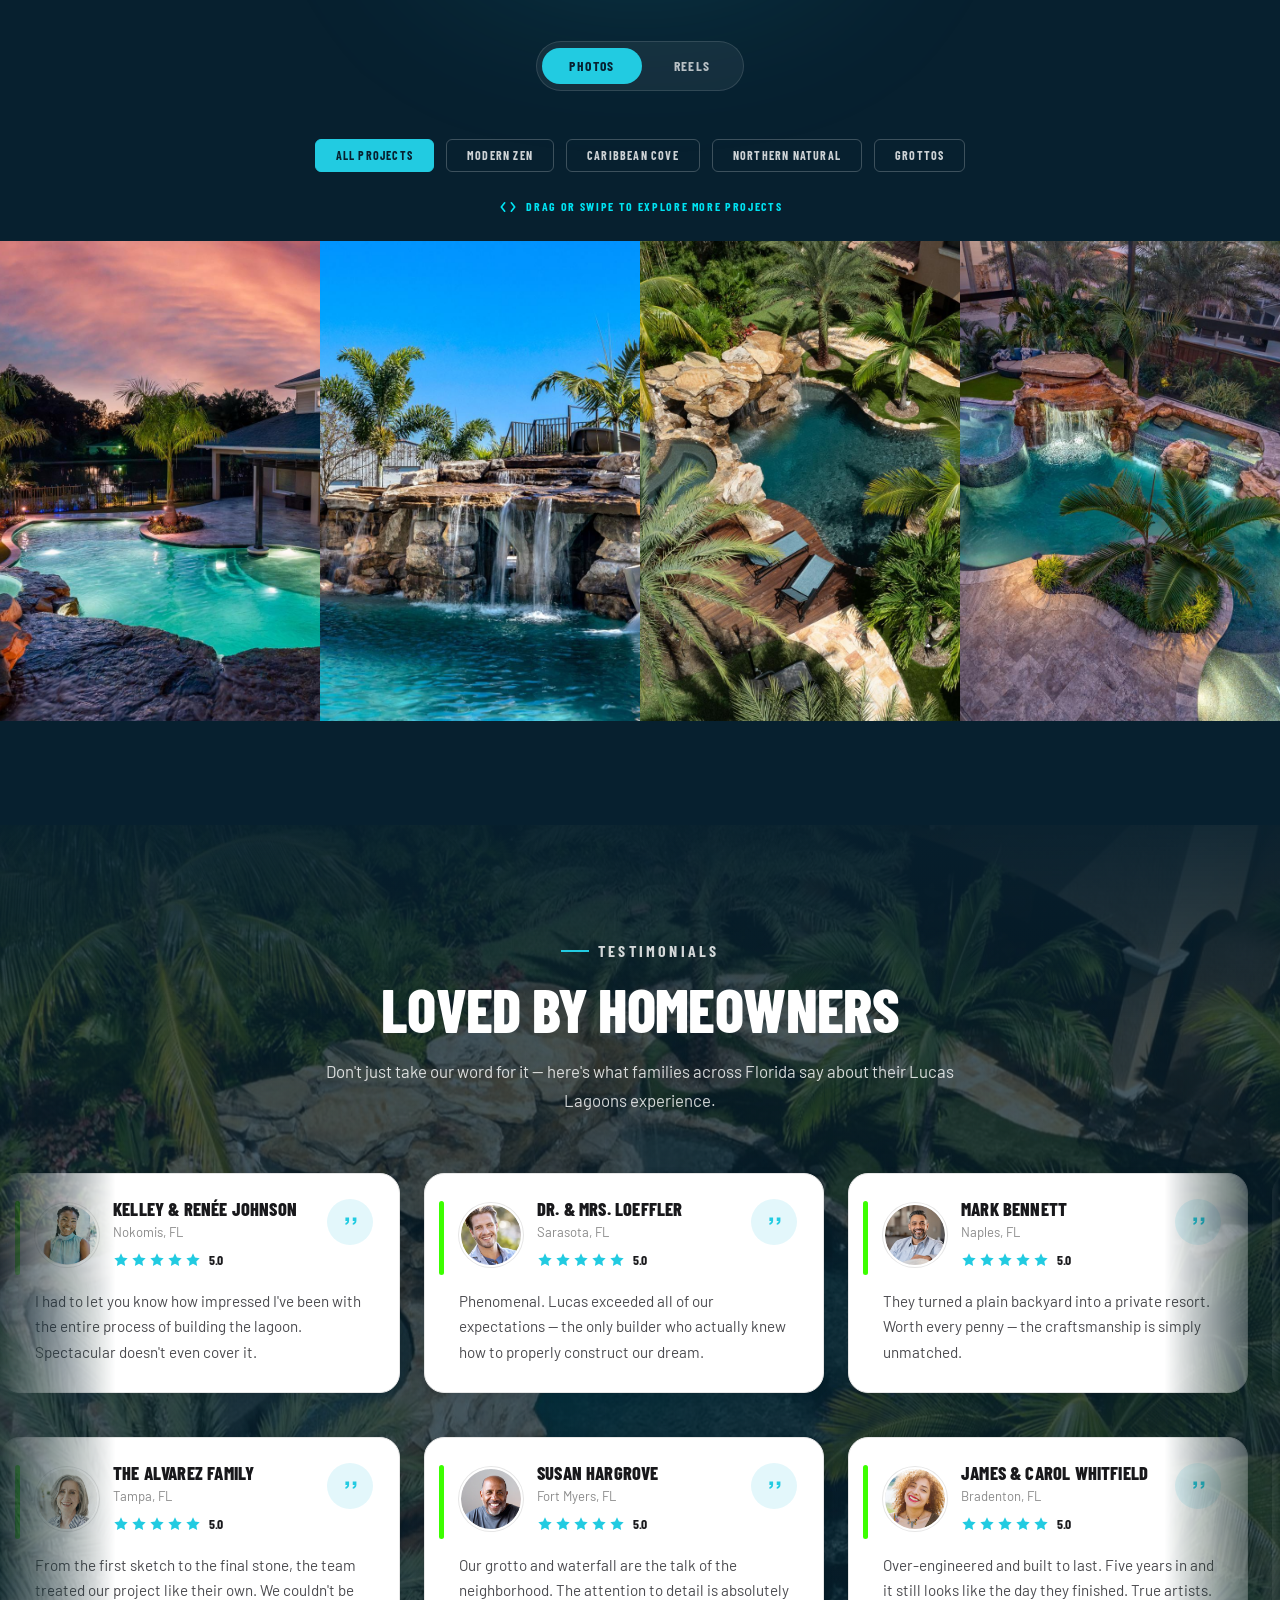
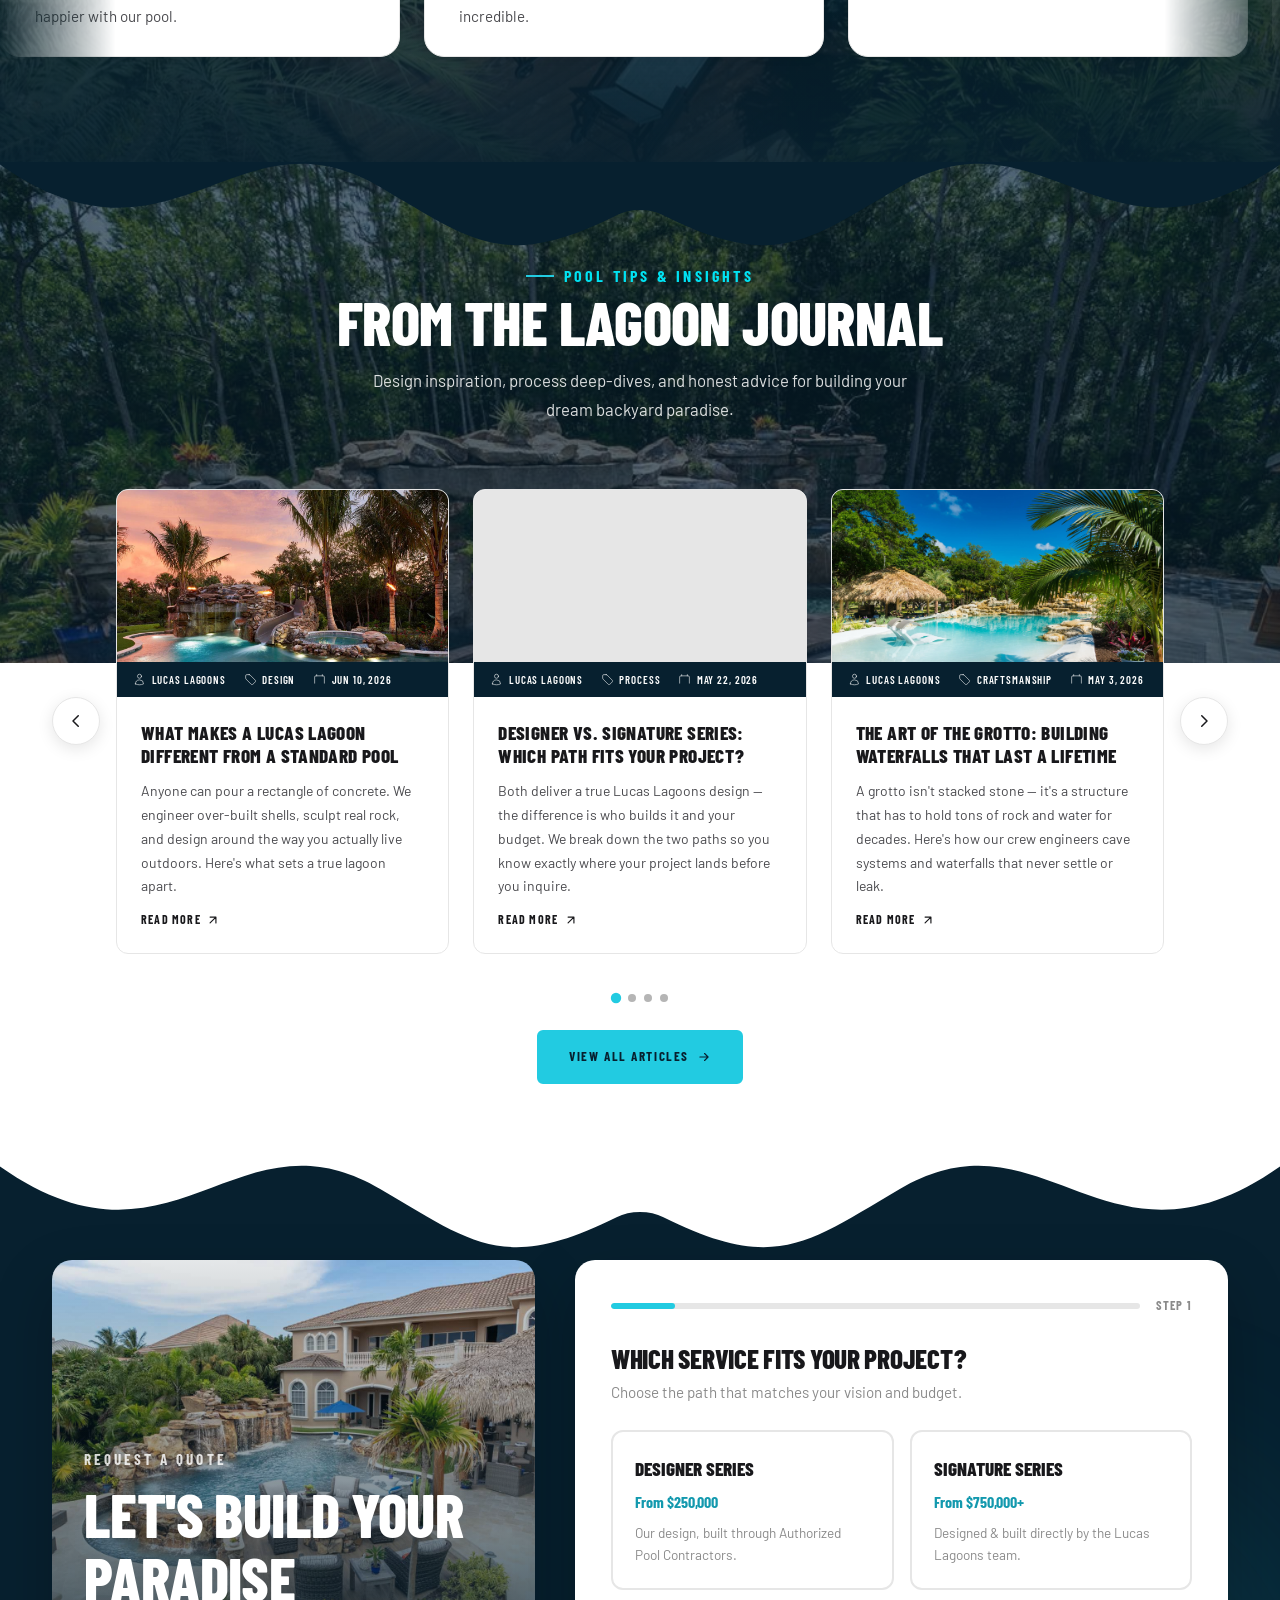
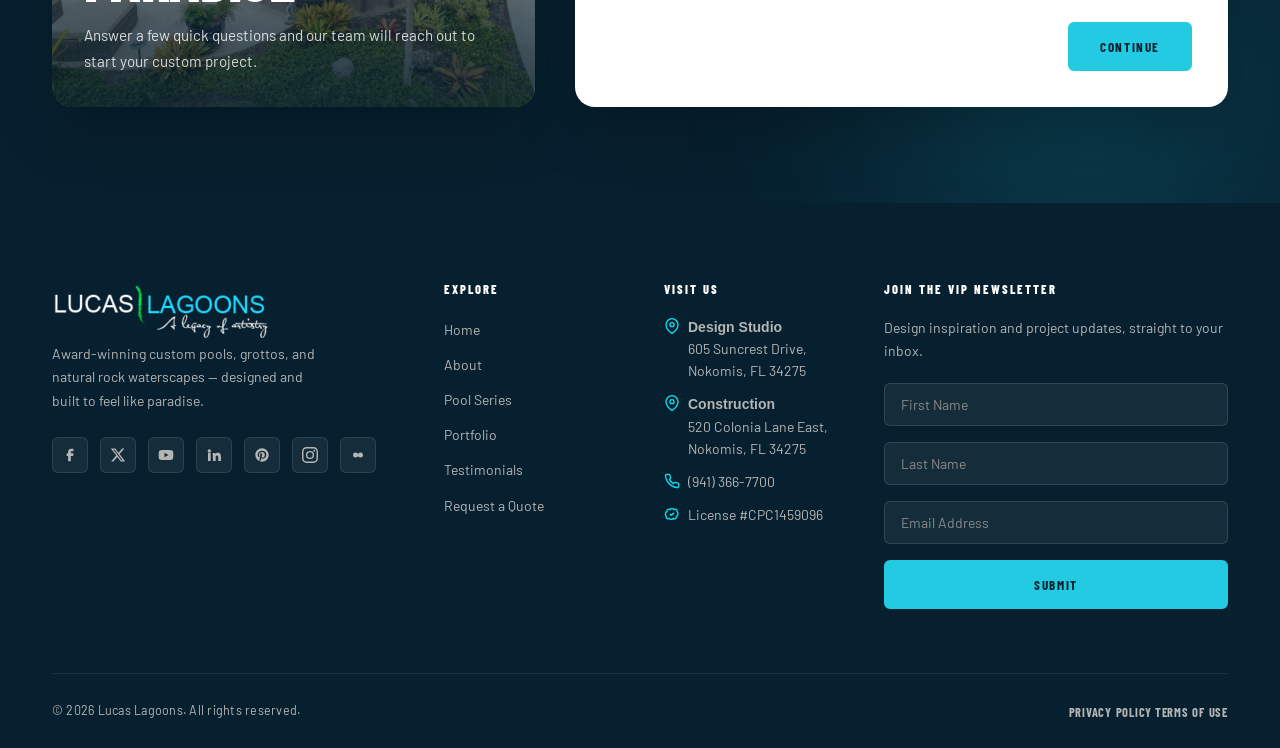
==== commit 310cea3b: "update" ====
--- a/index.html
+++ b/index.html
@@ -55,6 +55,9 @@
           <li><a href="#about">About</a></li>
           <li><a href="#series">Pool Series</a></li>
           <li><a href="#portfolio">Portfolio</a></li>
+          <li><a href="#work">Our Work</a></li>
+          <li><a href="#testimonials">Testimonials</a></li>
+          <li><a href="#blog">Blog</a></li>
           <li><a href="#contact">Contact</a></li>
         </ul>
       </nav>
@@ -88,6 +91,9 @@
         <li><a href="#about" data-drawer-close>About</a></li>
         <li><a href="#series" data-drawer-close>Pool Series</a></li>
         <li><a href="#portfolio" data-drawer-close>Portfolio</a></li>
+        <li><a href="#work" data-drawer-close>Our Work</a></li>
+        <li><a href="#testimonials" data-drawer-close>Testimonials</a></li>
+        <li><a href="#blog" data-drawer-close>Blog</a></li>
         <li><a href="#contact" data-drawer-close>Contact</a></li>
       </ul>
     </nav>
@@ -445,7 +451,7 @@
     <div class="container">
 
       <div class="section-head is-centered">
-        <p class="eyebrow is-centered">Our Work</p>
+        <p class="eyebrow is-centered">Our Portfolio</p>
         <h2>Featured Pool Projects</h2>
         <p>A few of the backyards we've transformed into one-of-a-kind paradise — hover any project to take a closer look.</p>
       </div>
@@ -499,32 +505,51 @@
   </section>
 
   <!-- ══════════════════════════════════════════
-       GALLERY  (Ridgeline-style: filter tabs, drag carousel,
-       frosted-glass blur overlay on hover)
-       ⤵  DROP IMAGES IN: images/gallery/gallery-1..12.jpg
+       OUR WORK  (merged: Photos gallery + Instagram Reels — tabbed)
+       Dark section. Photos = filterable drag carousel.
+       Reels = autoplay vertical IG videos + Follow CTA.
   ═══════════════════════════════════════════ -->
-  <section id="gallery" class="gallery-section">
+  <section id="work" class="work-section">
+
+    <!-- Shape divider: white Portfolio drapes down into this dark section -->
+    <div class="top-wave" aria-hidden="true">
+      <svg xmlns="http://www.w3.org/2000/svg" viewBox="0 0 1000 100" preserveAspectRatio="none">
+        <path d="M0 0v4c136 143.8 183.8-73.2 297 26.6 72.2 63.7 97 99 184.7 33.2a30.5 30.5 0 0 1 36.6 0c87.6 65.8 112.5 30.5 184.7-33.2C816.2-69.2 864 147.7 1000 4V0H0Z"></path>
+      </svg>
+    </div>
+
+    <span class="work-glow" aria-hidden="true"></span>
 
     <div class="container">
       <div class="section-head is-centered">
-        <p class="eyebrow is-centered">Our Projects</p>
-        <h2>Explore Our Paradise Builds</h2>
-        <p>Drag, swipe, or filter to wander through our custom lagoons, grottos, and modern waterscapes.</p>
-      </div>
-
-      <div class="gallery-filters" role="tablist" aria-label="Filter projects by style">
-        <button class="gallery-filter-btn is-active" data-filter="all">All Projects</button>
-        <button class="gallery-filter-btn" data-filter="zen">Modern Zen</button>
-        <button class="gallery-filter-btn" data-filter="caribbean">Caribbean Cove</button>
-        <button class="gallery-filter-btn" data-filter="natural">Northern Natural</button>
-        <button class="gallery-filter-btn" data-filter="grotto">Grottos</button>
-      </div>
-
-      <p class="gallery-swipe-hint" aria-hidden="true">
-        <svg viewBox="0 0 24 24" fill="none" stroke="currentColor"><path stroke-linecap="round" stroke-linejoin="round" stroke-width="2" d="M8 7l-4 5 4 5M16 7l4 5-4 5"/></svg>
-        Drag or swipe to explore more projects
-      </p>
-    </div>
+        <p class="eyebrow is-centered">Our Work</p>
+        <h2>See What We Create</h2>
+        <p>Explore our custom lagoons, grottos, and waterscapes — in photos and in motion.</p>
+      </div>
+
+      <!-- Photos / Reels toggle -->
+      <div class="work-tabs" role="tablist" aria-label="Browse our work">
+        <button class="work-tab is-active" role="tab" aria-selected="true" data-worktab="photos">Photos</button>
+        <button class="work-tab" role="tab" aria-selected="false" data-worktab="reels">Reels</button>
+      </div>
+    </div>
+
+    <!-- ░░ PHOTOS PANEL ░░ -->
+    <div class="work-panel is-active" data-workpanel="photos">
+      <div class="container">
+        <div class="gallery-filters" role="tablist" aria-label="Filter projects by style">
+          <button class="gallery-filter-btn is-active" data-filter="all">All Projects</button>
+          <button class="gallery-filter-btn" data-filter="zen">Modern Zen</button>
+          <button class="gallery-filter-btn" data-filter="caribbean">Caribbean Cove</button>
+          <button class="gallery-filter-btn" data-filter="natural">Northern Natural</button>
+          <button class="gallery-filter-btn" data-filter="grotto">Grottos</button>
+        </div>
+
+        <p class="gallery-swipe-hint" aria-hidden="true">
+          <svg viewBox="0 0 24 24" fill="none" stroke="currentColor"><path stroke-linecap="round" stroke-linejoin="round" stroke-width="2" d="M8 7l-4 5 4 5M16 7l4 5-4 5"/></svg>
+          Drag or swipe to explore more projects
+        </p>
+      </div>
 
     <div class="gallery-carousel-outer">
       <div class="gallery-track-wrap" id="galleryTrackWrap">
@@ -693,34 +718,14 @@
         </div>
       </div>
     </div>
-  </section>
-
-  <!-- ══════════════════════════════════════════
-       INSTAGRAM  (dark)
-       Vertical "reel" cards that autoplay muted/looping.
-       ⤵  DROP REEL VIDEOS IN: videos/reel-1..4.mp4  (vertical 9:16 mp4)
-          Optional posters: images/instagram/reel-1..4.jpg
-       Replace the @lucaslagoons handle + links with the real account.
-  ═══════════════════════════════════════════ -->
-  <section id="instagram" class="section-padding ig-section">
-
-    <!-- Shape divider: the white Portfolio drapes down into this dark section -->
-    <div class="top-wave" aria-hidden="true">
-      <svg xmlns="http://www.w3.org/2000/svg" viewBox="0 0 1000 100" preserveAspectRatio="none">
-        <path d="M0 0v4c136 143.8 183.8-73.2 297 26.6 72.2 63.7 97 99 184.7 33.2a30.5 30.5 0 0 1 36.6 0c87.6 65.8 112.5 30.5 184.7-33.2C816.2-69.2 864 147.7 1000 4V0H0Z"></path>
-      </svg>
-    </div>
-
-    <!-- subtle aqua ambient glow -->
-    <span class="ig-glow" aria-hidden="true"></span>
-
-    <div class="container">
-
-      <div class="section-head is-centered">
-        <p class="eyebrow is-centered">@lucaslagoons</p>
-        <h2>Our Work In Real Time</h2>
-        <p>Go behind the build. Follow along on Instagram for fresh reels of our latest pools, grottos, and waterscapes as they come to life.</p>
-      </div>
+    </div>
+    <!-- /PHOTOS PANEL -->
+
+    <!-- ░░ REELS PANEL ░░ -->
+    <div class="work-panel" data-workpanel="reels">
+      <div class="container">
+
+        <p class="reels-intro">Fresh from our Instagram — our latest builds in motion. Tap any reel to watch the full clip.</p>
 
       <div class="ig-reels">
 
@@ -785,14 +790,9 @@
         </a>
       </div>
 
-    </div>
-
-    <!-- Bottom wave: dark Instagram spills into the light Testimonials below -->
-    <div class="bottom-wave" aria-hidden="true">
-      <svg xmlns="http://www.w3.org/2000/svg" viewBox="0 0 1000 100" preserveAspectRatio="none">
-        <path d="M0 0v4c136 143.8 183.8-73.2 297 26.6 72.2 63.7 97 99 184.7 33.2a30.5 30.5 0 0 1 36.6 0c87.6 65.8 112.5 30.5 184.7-33.2C816.2-69.2 864 147.7 1000 4V0H0Z"></path>
-      </svg>
-    </div>
+      </div>
+    </div>
+    <!-- /REELS PANEL -->
   </section>
 
   <!-- ══════════════════════════════════════════
@@ -1193,6 +1193,160 @@
       </div>
 
     </div>
+  </section>
+
+  <!-- ══════════════════════════════════════════
+       BLOG  (light — Ridgeline-style carousel: 6 cards, 3 per view,
+       auto-advance + prev/next arrows + dots)
+       ⤵  Swap images to images/blog/blog-1..6.jpg when ready.
+  ═══════════════════════════════════════════ -->
+  <section id="blog">
+
+    <!-- Shape divider: dark Testimonials drapes down into this light section -->
+    <div class="top-wave" aria-hidden="true">
+      <svg xmlns="http://www.w3.org/2000/svg" viewBox="0 0 1000 100" preserveAspectRatio="none">
+        <path d="M0 0v4c136 143.8 183.8-73.2 297 26.6 72.2 63.7 97 99 184.7 33.2a30.5 30.5 0 0 1 36.6 0c87.6 65.8 112.5 30.5 184.7-33.2C816.2-69.2 864 147.7 1000 4V0H0Z"></path>
+      </svg>
+    </div>
+
+    <div class="container">
+      <div class="blog-header reveal fade-up">
+        <p class="eyebrow is-centered">Pool Tips &amp; Insights</p>
+        <h2>From The Lagoon Journal</h2>
+        <p>Design inspiration, process deep-dives, and honest advice for building your dream backyard paradise.</p>
+      </div>
+    </div>
+
+    <div class="container">
+      <div class="blog-carousel-outer" id="blogCarouselOuter">
+        <div class="blog-track-clip">
+          <div class="blog-track" id="blogTrack">
+
+            <!-- Card 1 -->
+            <article class="blog-card">
+              <div class="blog-card-img-wrap">
+                <img src="images/gallery/gallery-11.jpg" alt="What makes a Lucas Lagoon different from a standard pool" width="480" height="300" loading="lazy" decoding="async" />
+                <div class="blog-card-meta">
+                  <span class="blog-meta-item"><svg viewBox="0 0 24 24" fill="none" stroke="currentColor"><path stroke-linecap="round" stroke-linejoin="round" stroke-width="1.5" d="M15.75 6a3.75 3.75 0 11-7.5 0 3.75 3.75 0 017.5 0zM4.501 20.118a7.5 7.5 0 0114.998 0A17.933 17.933 0 0112 21.75c-2.676 0-5.216-.584-7.499-1.632z"/></svg>Lucas Lagoons</span>
+                  <span class="blog-meta-item"><svg viewBox="0 0 24 24" fill="none" stroke="currentColor"><path stroke-linecap="round" stroke-linejoin="round" stroke-width="1.5" d="M9.568 3H5.25A2.25 2.25 0 003 5.25v4.318c0 .597.237 1.17.659 1.591l9.581 9.581c.699.699 1.78.872 2.607.33a18.095 18.095 0 005.223-5.223c.542-.827.369-1.908-.33-2.607L11.16 3.66A2.25 2.25 0 009.568 3z"/></svg>Design</span>
+                  <span class="blog-meta-item"><svg viewBox="0 0 24 24" fill="none" stroke="currentColor"><path stroke-linecap="round" stroke-linejoin="round" stroke-width="1.5" d="M6.75 3v2.25M17.25 3v2.25M3 18.75V7.5a2.25 2.25 0 012.25-2.25h13.5A2.25 2.25 0 0121 7.5v11.25"/></svg>Jun 10, 2026</span>
+                </div>
+              </div>
+              <div class="blog-card-body">
+                <h3 class="blog-card-title">What Makes a Lucas Lagoon Different From a Standard Pool</h3>
+                <p class="blog-card-excerpt">Anyone can pour a rectangle of concrete. We engineer over-built shells, sculpt real rock, and design around the way you actually live outdoors. Here's what sets a true lagoon apart.</p>
+                <a href="html/blog.html" class="blog-card-link">Read More <svg viewBox="0 0 24 24" fill="none" stroke="currentColor"><path stroke-linecap="round" stroke-linejoin="round" stroke-width="2" d="M7 17L17 7M17 7H7M17 7v10"/></svg></a>
+              </div>
+            </article>
+
+            <!-- Card 2 -->
+            <article class="blog-card">
+              <div class="blog-card-img-wrap">
+                <img src="images/gallery/gallery-12.jpg" alt="Designer vs Signature Series — which path fits your project" width="480" height="300" loading="lazy" decoding="async" />
+                <div class="blog-card-meta">
+                  <span class="blog-meta-item"><svg viewBox="0 0 24 24" fill="none" stroke="currentColor"><path stroke-linecap="round" stroke-linejoin="round" stroke-width="1.5" d="M15.75 6a3.75 3.75 0 11-7.5 0 3.75 3.75 0 017.5 0zM4.501 20.118a7.5 7.5 0 0114.998 0A17.933 17.933 0 0112 21.75c-2.676 0-5.216-.584-7.499-1.632z"/></svg>Lucas Lagoons</span>
+                  <span class="blog-meta-item"><svg viewBox="0 0 24 24" fill="none" stroke="currentColor"><path stroke-linecap="round" stroke-linejoin="round" stroke-width="1.5" d="M9.568 3H5.25A2.25 2.25 0 003 5.25v4.318c0 .597.237 1.17.659 1.591l9.581 9.581c.699.699 1.78.872 2.607.33a18.095 18.095 0 005.223-5.223c.542-.827.369-1.908-.33-2.607L11.16 3.66A2.25 2.25 0 009.568 3z"/></svg>Process</span>
+                  <span class="blog-meta-item"><svg viewBox="0 0 24 24" fill="none" stroke="currentColor"><path stroke-linecap="round" stroke-linejoin="round" stroke-width="1.5" d="M6.75 3v2.25M17.25 3v2.25M3 18.75V7.5a2.25 2.25 0 012.25-2.25h13.5A2.25 2.25 0 0121 7.5v11.25"/></svg>May 22, 2026</span>
+                </div>
+              </div>
+              <div class="blog-card-body">
+                <h3 class="blog-card-title">Designer vs. Signature Series: Which Path Fits Your Project?</h3>
+                <p class="blog-card-excerpt">Both deliver a true Lucas Lagoons design — the difference is who builds it and your budget. We break down the two paths so you know exactly where your project lands before you inquire.</p>
+                <a href="html/blog.html" class="blog-card-link">Read More <svg viewBox="0 0 24 24" fill="none" stroke="currentColor"><path stroke-linecap="round" stroke-linejoin="round" stroke-width="2" d="M7 17L17 7M17 7H7M17 7v10"/></svg></a>
+              </div>
+            </article>
+
+            <!-- Card 3 -->
+            <article class="blog-card">
+              <div class="blog-card-img-wrap">
+                <img src="images/gallery/gallery-13.jpg" alt="The art of the grotto — building waterfalls that last" width="480" height="300" loading="lazy" decoding="async" />
+                <div class="blog-card-meta">
+                  <span class="blog-meta-item"><svg viewBox="0 0 24 24" fill="none" stroke="currentColor"><path stroke-linecap="round" stroke-linejoin="round" stroke-width="1.5" d="M15.75 6a3.75 3.75 0 11-7.5 0 3.75 3.75 0 017.5 0zM4.501 20.118a7.5 7.5 0 0114.998 0A17.933 17.933 0 0112 21.75c-2.676 0-5.216-.584-7.499-1.632z"/></svg>Lucas Lagoons</span>
+                  <span class="blog-meta-item"><svg viewBox="0 0 24 24" fill="none" stroke="currentColor"><path stroke-linecap="round" stroke-linejoin="round" stroke-width="1.5" d="M9.568 3H5.25A2.25 2.25 0 003 5.25v4.318c0 .597.237 1.17.659 1.591l9.581 9.581c.699.699 1.78.872 2.607.33a18.095 18.095 0 005.223-5.223c.542-.827.369-1.908-.33-2.607L11.16 3.66A2.25 2.25 0 009.568 3z"/></svg>Craftsmanship</span>
+                  <span class="blog-meta-item"><svg viewBox="0 0 24 24" fill="none" stroke="currentColor"><path stroke-linecap="round" stroke-linejoin="round" stroke-width="1.5" d="M6.75 3v2.25M17.25 3v2.25M3 18.75V7.5a2.25 2.25 0 012.25-2.25h13.5A2.25 2.25 0 0121 7.5v11.25"/></svg>May 3, 2026</span>
+                </div>
+              </div>
+              <div class="blog-card-body">
+                <h3 class="blog-card-title">The Art of the Grotto: Building Waterfalls That Last a Lifetime</h3>
+                <p class="blog-card-excerpt">A grotto isn't stacked stone — it's a structure that has to hold tons of rock and water for decades. Here's how our crew engineers cave systems and waterfalls that never settle or leak.</p>
+                <a href="html/blog.html" class="blog-card-link">Read More <svg viewBox="0 0 24 24" fill="none" stroke="currentColor"><path stroke-linecap="round" stroke-linejoin="round" stroke-width="2" d="M7 17L17 7M17 7H7M17 7v10"/></svg></a>
+              </div>
+            </article>
+
+            <!-- Card 4 -->
+            <article class="blog-card">
+              <div class="blog-card-img-wrap">
+                <img src="images/gallery/gallery-14.jpg" alt="Budgeting a luxury lagoon — what your budget builds" width="480" height="300" loading="lazy" decoding="async" />
+                <div class="blog-card-meta">
+                  <span class="blog-meta-item"><svg viewBox="0 0 24 24" fill="none" stroke="currentColor"><path stroke-linecap="round" stroke-linejoin="round" stroke-width="1.5" d="M15.75 6a3.75 3.75 0 11-7.5 0 3.75 3.75 0 017.5 0zM4.501 20.118a7.5 7.5 0 0114.998 0A17.933 17.933 0 0112 21.75c-2.676 0-5.216-.584-7.499-1.632z"/></svg>Lucas Lagoons</span>
+                  <span class="blog-meta-item"><svg viewBox="0 0 24 24" fill="none" stroke="currentColor"><path stroke-linecap="round" stroke-linejoin="round" stroke-width="1.5" d="M9.568 3H5.25A2.25 2.25 0 003 5.25v4.318c0 .597.237 1.17.659 1.591l9.581 9.581c.699.699 1.78.872 2.607.33a18.095 18.095 0 005.223-5.223c.542-.827.369-1.908-.33-2.607L11.16 3.66A2.25 2.25 0 009.568 3z"/></svg>Pricing</span>
+                  <span class="blog-meta-item"><svg viewBox="0 0 24 24" fill="none" stroke="currentColor"><path stroke-linecap="round" stroke-linejoin="round" stroke-width="1.5" d="M6.75 3v2.25M17.25 3v2.25M3 18.75V7.5a2.25 2.25 0 012.25-2.25h13.5A2.25 2.25 0 0121 7.5v11.25"/></svg>Apr 14, 2026</span>
+                </div>
+              </div>
+              <div class="blog-card-body">
+                <h3 class="blog-card-title">Budgeting a Luxury Lagoon: What $250K to $750K+ Really Builds</h3>
+                <p class="blog-card-excerpt">Where does the money actually go on a high-end build? We pull back the curtain on shells, rockwork, finishes, landscaping, and the add-ons that define each tier of investment.</p>
+                <a href="html/blog.html" class="blog-card-link">Read More <svg viewBox="0 0 24 24" fill="none" stroke="currentColor"><path stroke-linecap="round" stroke-linejoin="round" stroke-width="2" d="M7 17L17 7M17 7H7M17 7v10"/></svg></a>
+              </div>
+            </article>
+
+            <!-- Card 5 -->
+            <article class="blog-card">
+              <div class="blog-card-img-wrap">
+                <img src="images/gallery/gallery-15.jpg" alt="From sketch to splash — inside our custom design process" width="480" height="300" loading="lazy" decoding="async" />
+                <div class="blog-card-meta">
+                  <span class="blog-meta-item"><svg viewBox="0 0 24 24" fill="none" stroke="currentColor"><path stroke-linecap="round" stroke-linejoin="round" stroke-width="1.5" d="M15.75 6a3.75 3.75 0 11-7.5 0 3.75 3.75 0 017.5 0zM4.501 20.118a7.5 7.5 0 0114.998 0A17.933 17.933 0 0112 21.75c-2.676 0-5.216-.584-7.499-1.632z"/></svg>Lucas Lagoons</span>
+                  <span class="blog-meta-item"><svg viewBox="0 0 24 24" fill="none" stroke="currentColor"><path stroke-linecap="round" stroke-linejoin="round" stroke-width="1.5" d="M9.568 3H5.25A2.25 2.25 0 003 5.25v4.318c0 .597.237 1.17.659 1.591l9.581 9.581c.699.699 1.78.872 2.607.33a18.095 18.095 0 005.223-5.223c.542-.827.369-1.908-.33-2.607L11.16 3.66A2.25 2.25 0 009.568 3z"/></svg>Process</span>
+                  <span class="blog-meta-item"><svg viewBox="0 0 24 24" fill="none" stroke="currentColor"><path stroke-linecap="round" stroke-linejoin="round" stroke-width="1.5" d="M6.75 3v2.25M17.25 3v2.25M3 18.75V7.5a2.25 2.25 0 012.25-2.25h13.5A2.25 2.25 0 0121 7.5v11.25"/></svg>Mar 28, 2026</span>
+                </div>
+              </div>
+              <div class="blog-card-body">
+                <h3 class="blog-card-title">From Sketch to Splash: Inside Our Custom Design Process</h3>
+                <p class="blog-card-excerpt">Every lagoon starts with your vision and your property. Walk through how we go from the first concept sketch to 3D renderings to the day the water finally turns on.</p>
+                <a href="html/blog.html" class="blog-card-link">Read More <svg viewBox="0 0 24 24" fill="none" stroke="currentColor"><path stroke-linecap="round" stroke-linejoin="round" stroke-width="2" d="M7 17L17 7M17 7H7M17 7v10"/></svg></a>
+              </div>
+            </article>
+
+            <!-- Card 6 -->
+            <article class="blog-card">
+              <div class="blog-card-img-wrap">
+                <img src="images/gallery/gallery-16.jpg" alt="Tropical landscaping that brings your lagoon to life" width="480" height="300" loading="lazy" decoding="async" />
+                <div class="blog-card-meta">
+                  <span class="blog-meta-item"><svg viewBox="0 0 24 24" fill="none" stroke="currentColor"><path stroke-linecap="round" stroke-linejoin="round" stroke-width="1.5" d="M15.75 6a3.75 3.75 0 11-7.5 0 3.75 3.75 0 017.5 0zM4.501 20.118a7.5 7.5 0 0114.998 0A17.933 17.933 0 0112 21.75c-2.676 0-5.216-.584-7.499-1.632z"/></svg>Lucas Lagoons</span>
+                  <span class="blog-meta-item"><svg viewBox="0 0 24 24" fill="none" stroke="currentColor"><path stroke-linecap="round" stroke-linejoin="round" stroke-width="1.5" d="M9.568 3H5.25A2.25 2.25 0 003 5.25v4.318c0 .597.237 1.17.659 1.591l9.581 9.581c.699.699 1.78.872 2.607.33a18.095 18.095 0 005.223-5.223c.542-.827.369-1.908-.33-2.607L11.16 3.66A2.25 2.25 0 009.568 3z"/></svg>Outdoor Living</span>
+                  <span class="blog-meta-item"><svg viewBox="0 0 24 24" fill="none" stroke="currentColor"><path stroke-linecap="round" stroke-linejoin="round" stroke-width="1.5" d="M6.75 3v2.25M17.25 3v2.25M3 18.75V7.5a2.25 2.25 0 012.25-2.25h13.5A2.25 2.25 0 0121 7.5v11.25"/></svg>Mar 9, 2026</span>
+                </div>
+              </div>
+              <div class="blog-card-body">
+                <h3 class="blog-card-title">Tropical Landscaping That Brings Your Lagoon to Life</h3>
+                <p class="blog-card-excerpt">The water is only half the magic. The right palms, boulders, and lush planting are what turn a pool into a private paradise. Here's how we design landscaping that completes the scene.</p>
+                <a href="html/blog.html" class="blog-card-link">Read More <svg viewBox="0 0 24 24" fill="none" stroke="currentColor"><path stroke-linecap="round" stroke-linejoin="round" stroke-width="2" d="M7 17L17 7M17 7H7M17 7v10"/></svg></a>
+              </div>
+            </article>
+
+          </div>
+        </div>
+
+        <!-- Desktop prev/next arrows -->
+        <div class="blog-arrows">
+          <button class="blog-arrow-btn" id="blogPrev" aria-label="Previous posts">
+            <svg viewBox="0 0 24 24" fill="none" stroke="currentColor"><path stroke-linecap="round" stroke-linejoin="round" stroke-width="2" d="M15 19l-7-7 7-7"/></svg>
+          </button>
+          <button class="blog-arrow-btn" id="blogNext" aria-label="Next posts">
+            <svg viewBox="0 0 24 24" fill="none" stroke="currentColor"><path stroke-linecap="round" stroke-linejoin="round" stroke-width="2" d="M9 5l7 7-7 7"/></svg>
+          </button>
+        </div>
+      </div>
+
+      <!-- Dots + View All -->
+      <div class="blog-footer">
+        <div class="blog-dots" id="blogDots" aria-label="Blog carousel navigation"></div>
+        <a href="html/blog.html" class="btn-primary blog-viewall">View All Articles
+          <svg class="btn-icon" viewBox="0 0 24 24" fill="none" stroke="currentColor" stroke-width="2"><path d="M5 12h14M13 6l6 6-6 6" stroke-linecap="round" stroke-linejoin="round"/></svg>
+        </a>
+      </div>
+    </div>
+
   </section>
 
   <!-- ══════════════════════════════════════════
--- a/global.css
+++ b/global.css
@@ -427,7 +427,7 @@
 /* ── Desktop nav links — hidden on mobile ── */
 .nav-links { display: none; }
 @media (min-width: 1024px) {
-  .nav-links { display: flex; align-items: center; gap: 0.35rem; }
+  .nav-links { display: flex; align-items: center; gap: 0.1rem; }
 }
 .nav-links > li { position: relative; }
 .nav-links > li > a,
@@ -437,13 +437,17 @@
   gap: 0.35rem;
   font-family: var(--font-display);
   font-weight: 600;
-  font-size: 0.95rem;
-  letter-spacing: 0.04em;
+  font-size: 0.9rem;
+  letter-spacing: 0.02em;
   text-transform: uppercase;
   color: rgba(255,255,255,0.82);
-  padding: 0.6rem 0.85rem;
+  padding: 0.5rem 0.6rem;
   border-radius: var(--radius-sm);
   transition: color var(--transition), background var(--transition);
+}
+@media (min-width: 1180px) {
+  .nav-links > li > a,
+  .nav-links > li > .nav-drop-toggle { font-size: 0.95rem; padding: 0.55rem 0.78rem; }
 }
 .nav-links > li > a:hover,
 .nav-links > li > a.is-active,
@@ -499,7 +503,7 @@
   color: var(--white);
 }
 .nav-phone svg { width: 17px; height: 17px; color: var(--aqua-lt); }
-@media (min-width: 768px) { .nav-phone { display: inline-flex; } }
+@media (min-width: 1280px) { .nav-phone { display: inline-flex; } }
 .nav-actions .btn-primary { display: none; }
 @media (min-width: 1024px) { .nav-actions .btn-primary { display: inline-flex; } }
 
--- a/css/styles.css
+++ b/css/styles.css
@@ -230,8 +230,8 @@
 @media (min-width: 768px) { .top-wave { height: 85px; } }
 .top-wave svg { display: block; width: 100%; height: 100%; }
 /* fill = color of the section directly above each */
-#instagram .top-wave path { fill: var(--bg-white); }   /* gallery (white) above */
-#contact   .top-wave path { fill: var(--ink); }         /* testimonials (dark photo) above */
+#work      .top-wave path { fill: var(--bg-white); }   /* portfolio (white) above */
+#contact   .top-wave path { fill: var(--bg-white); }    /* blog (white) above */
 
 /* Bottom wave — flipped, so a dark section spills into the lighter
    section below it. fill = color of the section directly BELOW each. */
@@ -374,12 +374,7 @@
 }
 @media (min-width: 992px) {
   .about-inner { grid-template-columns: 0.95fr 1.05fr; gap: 4rem; }
-}
-
-/* ── Left media + badge ── */
-.about-media { position: relative; isolation: isolate; }
-/* Accent shape peeking out behind the photo, offset up & to the left */
-.about-media::before {
+  .about-media::before {
   content: '';
   position: absolute;
   top: -1.5rem;
@@ -390,6 +385,31 @@
   border-radius: var(--radius-lg);
   z-index: 0;
 }
+}
+
+/* ── Left media + badge ── */
+.about-media { position: relative; isolation: isolate; }
+/* Accent shape peeking out behind the photo, offset up & to the left */
+.about-media::before {
+  content: '';
+  position: absolute;
+  top: -.5rem;
+  left: -.5rem;
+  width: 100%;
+  height: 100%;
+  background: #22cbe15b;
+  border-radius: var(--radius-lg);
+  z-index: 0;
+}
+
+@media (min-width: 900px) {
+  .about-media::before {
+  top: -1.5rem;
+  left: -1.5rem;
+
+}
+}
+
 .about-img-main {
   position: relative;
   z-index: 1;
@@ -1320,6 +1340,76 @@
 .gallery-section { background: var(--bg-white); padding: 4.5rem 0 5rem; overflow: hidden; }
 @media (min-width: 768px) { .gallery-section { padding: 6rem 0 6.5rem; } }
 
+/* ══════════════════════════════════════════════
+   OUR WORK  (merged dark section: Photos + Reels tabs)
+══════════════════════════════════════════════ */
+.work-section {
+  position: relative;
+  background: var(--ink);
+  overflow: hidden;
+  padding: 4.5rem 0 5rem;
+}
+@media (min-width: 768px) { .work-section { padding: 6rem 0 6.5rem; } }
+.work-glow {
+  position: absolute;
+  top: -160px; left: 50%;
+  transform: translateX(-50%);
+  width: 760px; height: 460px;
+  background: radial-gradient(circle, rgba(34,203,225,0.20) 0%, transparent 70%);
+  filter: blur(70px);
+  pointer-events: none;
+  z-index: 0;
+}
+.work-section .container { position: relative; z-index: 1; }
+.work-section .section-head h2 { color: var(--white); }
+.work-section .section-head p  { color: rgba(255,255,255,0.75); }
+.work-section .eyebrow         { color: var(--aqua-lt); }
+
+/* Photos / Reels toggle */
+.work-tabs {
+  display: flex;
+  width: max-content;
+  max-width: 100%;
+  margin: 0 auto;
+  gap: 0.3rem;
+  padding: 0.35rem;
+  background: rgba(255,255,255,0.06);
+  border: 1px solid rgba(255,255,255,0.12);
+  border-radius: 999px;
+}
+.work-tab {
+  font-family: var(--font-display);
+  font-weight: 700;
+  font-size: 0.85rem;
+  letter-spacing: 0.1em;
+  text-transform: uppercase;
+  color: rgba(255,255,255,0.7);
+  padding: 0.6rem 1.7rem;
+  border-radius: 999px;
+  transition: background var(--transition), color var(--transition);
+}
+.work-tab.is-active { background: var(--aqua); color: var(--ink); }
+.work-tab:not(.is-active):hover { color: var(--white); }
+
+/* Panels */
+.work-panel { display: none; position: relative; z-index: 1; margin-top: 2.5rem; }
+.work-panel.is-active { display: block; }
+@media (min-width: 768px) { .work-panel { margin-top: 3rem; } }
+
+.reels-intro {
+  text-align: center;
+  color: rgba(255,255,255,0.72);
+  max-width: 560px;
+  margin: 0 auto 2.5rem;
+}
+
+/* Gallery filter tabs recolored for the dark section */
+.work-section .gallery-filter-btn { color: rgba(255,255,255,0.8); border-color: rgba(255,255,255,0.22); }
+.work-section .gallery-filter-btn:hover { color: var(--white); border-color: var(--aqua-lt); }
+.work-section .gallery-filter-btn.is-active { background: var(--aqua); border-color: var(--aqua); color: var(--ink); }
+.work-section .gallery-swipe-hint { color: var(--aqua-lt); }
+.work-section .gallery-swipe-hint svg { color: var(--aqua-lt); }
+
 /* Filter tabs */
 .gallery-filters {
   display: flex;
@@ -1483,6 +1573,175 @@
 
 
 /* ══════════════════════════════════════════════
+   BLOG  (light — carousel: 6 cards, 3 per view)
+══════════════════════════════════════════════ */
+#blog {
+  position: relative;
+  overflow: hidden;
+  /* top half = a darkened gallery photo (header sits on it),
+     bottom half = white — cards bridge the seam. Swap the image freely. */
+  background:
+    linear-gradient(to bottom,
+      rgba(7,32,47,0.66) 0%,
+      rgba(7,32,47,0.66) 50%,
+      var(--bg-white) 50%,
+      var(--bg-white) 100%),
+    url('../images/gallery/gallery-8.jpg') center / cover no-repeat;
+}
+#blog .top-wave path { fill: var(--ink); }   /* dark testimonials above */
+
+.blog-header { text-align: center; padding: 4.5rem 0 3rem; }
+@media (min-width: 768px) { .blog-header { padding: 6rem 0 4rem; } }
+.blog-header .eyebrow { color: var(--aqua-lt); }
+.blog-header h2 { color: var(--white); margin-bottom: 0.75rem; }
+.blog-header p { color: rgba(255,255,255,0.85); max-width: 540px; margin: 0 auto; }
+
+.blog-carousel-outer { position: relative; overflow: visible; }
+.blog-track-clip { overflow: hidden; }
+@media (min-width: 1024px) { .blog-track-clip { margin: 0 64px; } }
+
+.blog-track {
+  display: flex;
+  gap: 1.5rem;
+  transition: transform 0.65s cubic-bezier(0.25, 1, 0.5, 1);
+  will-change: transform;
+}
+
+/* Card */
+.blog-card {
+  background: var(--white);
+  border: 1px solid var(--grey-200);
+  border-radius: var(--radius);
+  overflow: hidden;
+  flex-shrink: 0;
+  display: flex;
+  flex-direction: column;
+  width: calc(100vw - 2.5rem);
+  transition: box-shadow var(--transition), transform var(--transition);
+}
+@media (min-width: 600px)  { .blog-card { width: calc(50% - 0.75rem); } }
+@media (min-width: 1024px) { .blog-card { width: calc(33.333% - 1rem); } }
+.blog-card:hover { box-shadow: 0 14px 40px rgba(0,0,0,0.12); transform: translateY(-3px); }
+
+.blog-card-img-wrap { position: relative; overflow: hidden; aspect-ratio: 16/10; background: var(--grey-200); }
+.blog-card-img-wrap img {
+  width: 100%; height: 100%;
+  object-fit: cover;
+  display: block;
+  transition: transform 0.7s cubic-bezier(0.25, 1, 0.5, 1);
+}
+.blog-card:hover .blog-card-img-wrap img { transform: scale(1.07); }
+
+/* Meta strip over the bottom of the image */
+.blog-card-meta {
+  position: absolute;
+  bottom: 0; left: 0; right: 0;
+  background: var(--ink);
+  padding: 0.55rem 1rem;
+  display: flex;
+  align-items: center;
+  gap: 1.1rem;
+  transition: background var(--transition);
+}
+.blog-card:hover .blog-card-meta { background: var(--aqua-dk); }
+.blog-meta-item {
+  display: flex;
+  align-items: center;
+  gap: 0.35rem;
+  font-family: var(--font-display);
+  font-size: 0.68rem;
+  font-weight: 600;
+  letter-spacing: 0.08em;
+  text-transform: uppercase;
+  color: var(--white);
+  white-space: nowrap;
+}
+.blog-meta-item svg { width: 13px; height: 13px; flex-shrink: 0; color: rgba(255,255,255,0.7); }
+
+/* Body */
+.blog-card-body { padding: 1.5rem; display: flex; flex-direction: column; flex: 1; gap: 0.75rem; }
+.blog-card-title {
+  font-family: var(--font-display);
+  font-weight: 800;
+  font-size: clamp(1rem, 2.5vw, 1.2rem);
+  text-transform: uppercase;
+  letter-spacing: 0.02em;
+  color: var(--text-primary);
+  line-height: 1.2;
+  transition: color var(--transition);
+}
+.blog-card:hover .blog-card-title { color: var(--aqua-dk); }
+.blog-card-excerpt { font-size: 0.875rem; color: var(--text-body); line-height: 1.7; flex: 1; }
+.blog-card-link {
+  display: inline-flex;
+  align-items: center;
+  gap: 0.35rem;
+  margin-top: auto;
+  font-family: var(--font-display);
+  font-weight: 700;
+  font-size: 0.75rem;
+  letter-spacing: 0.1em;
+  text-transform: uppercase;
+  color: var(--text-primary);
+  transition: color var(--transition), gap var(--transition);
+}
+.blog-card-link svg { width: 14px; height: 14px; transition: transform var(--transition); }
+.blog-card:hover .blog-card-link { color: var(--aqua-dk); gap: 0.55rem; }
+.blog-card:hover .blog-card-link svg { transform: translate(2px, -2px); }
+
+/* Prev / next arrows (desktop) */
+.blog-arrows { display: none; }
+@media (min-width: 1024px) {
+  .blog-arrows {
+    display: flex;
+    align-items: center;
+    justify-content: space-between;
+    position: absolute;
+    top: 50%; left: 0; right: 0;
+    transform: translateY(-50%);
+    pointer-events: none;
+    z-index: 10;
+  }
+}
+.blog-arrow-btn {
+  width: 48px; height: 48px;
+  background: var(--white);
+  border: 1.5px solid var(--grey-200);
+  color: var(--text-primary);
+  display: flex;
+  align-items: center;
+  justify-content: center;
+  cursor: pointer;
+  border-radius: 50%;
+  pointer-events: all;
+  box-shadow: 0 4px 16px rgba(0,0,0,0.1);
+  transition: background var(--transition), border-color var(--transition), color var(--transition), transform var(--transition);
+}
+.blog-arrow-btn:hover { background: var(--aqua); border-color: var(--aqua); color: var(--ink); transform: scale(1.08); }
+.blog-arrow-btn svg { width: 18px; height: 18px; }
+
+/* Footer: dots + view all */
+.blog-footer {
+  display: flex;
+  flex-direction: column;
+  align-items: center;
+  gap: 1.75rem;
+  padding: 2.5rem 0 5rem;
+}
+.blog-dots { display: flex; align-items: center; justify-content: center; gap: 0.5rem; }
+.blog-dot {
+  width: 8px; height: 8px;
+  border-radius: 50%;
+  background: var(--grey-300);
+  cursor: pointer;
+  transition: background var(--transition), transform var(--transition);
+  padding: 0;
+}
+.blog-dot.is-active { background: var(--aqua); transform: scale(1.3); }
+.blog-viewall { background: var(--aqua); }
+
+
+/* ══════════════════════════════════════════════
    SECTION STUBS — temporary placeholders, removed as we build
 ══════════════════════════════════════════════ */
 .section-stub {
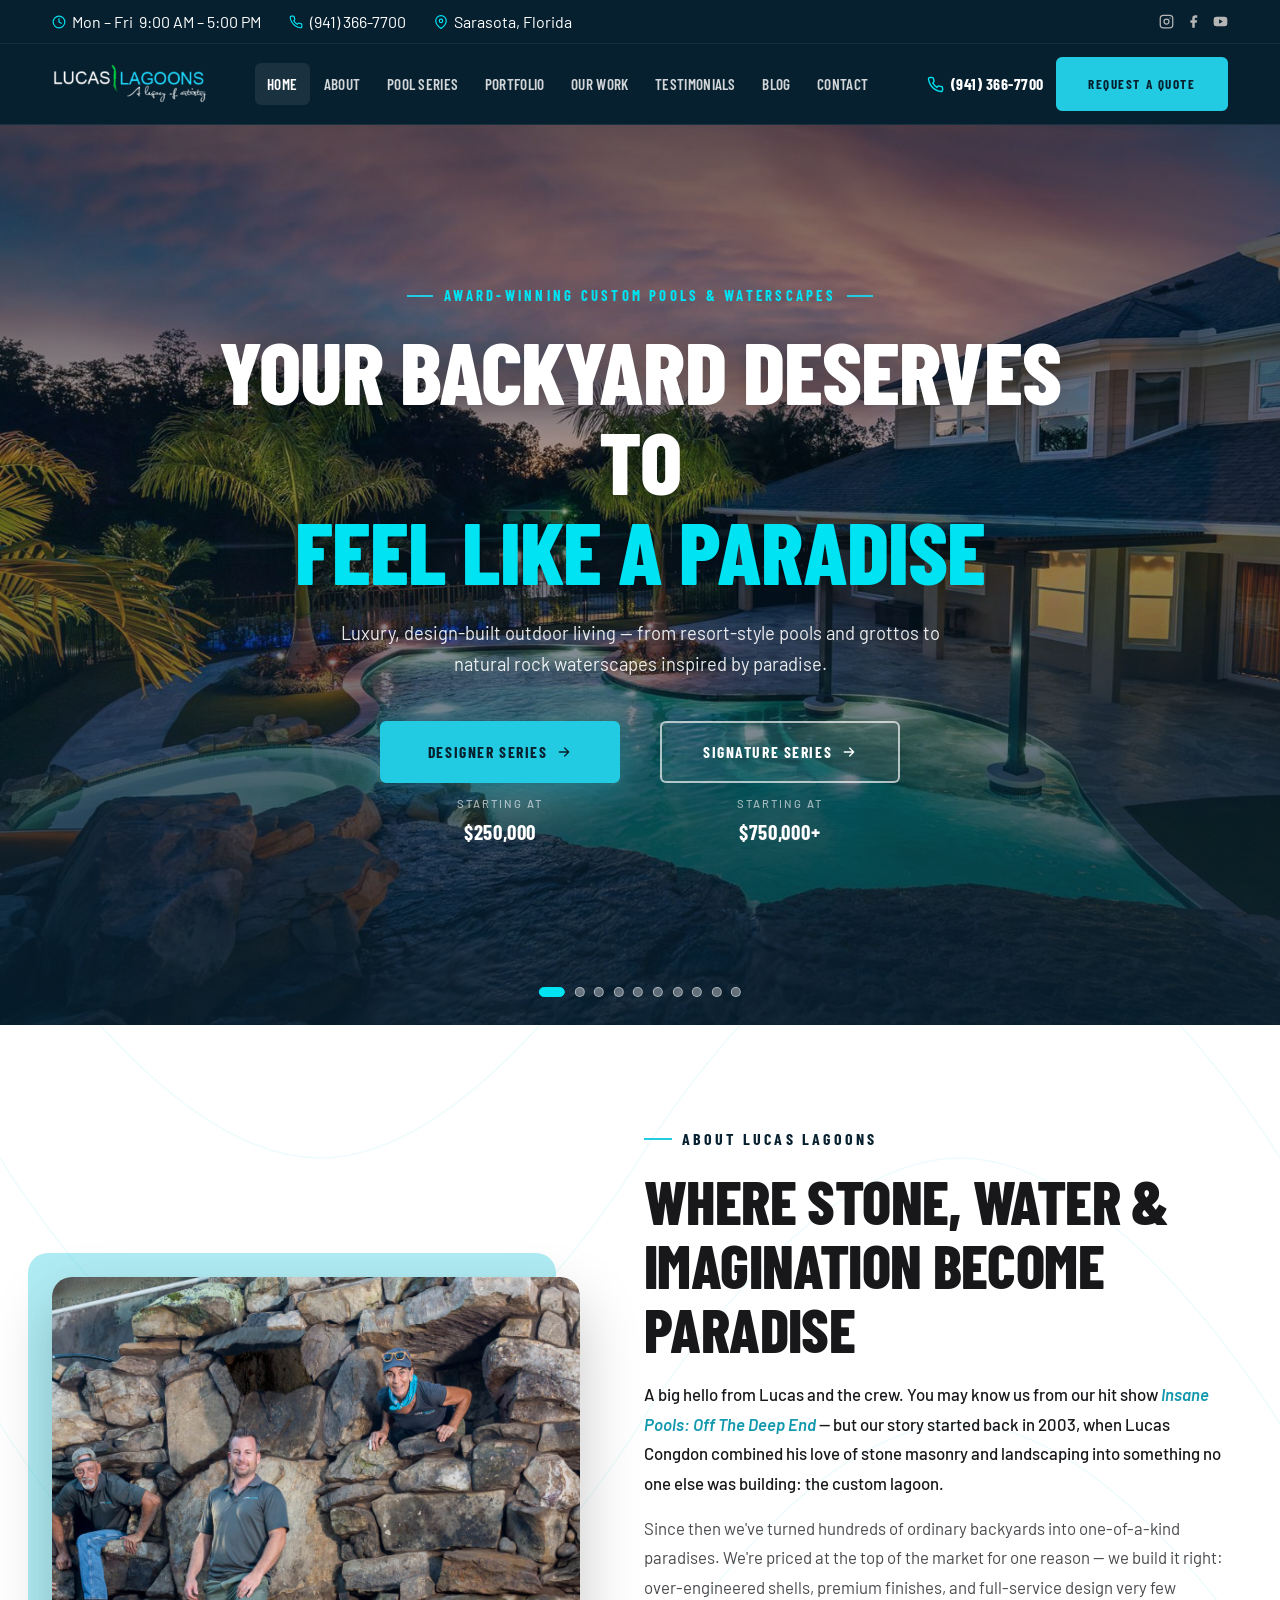
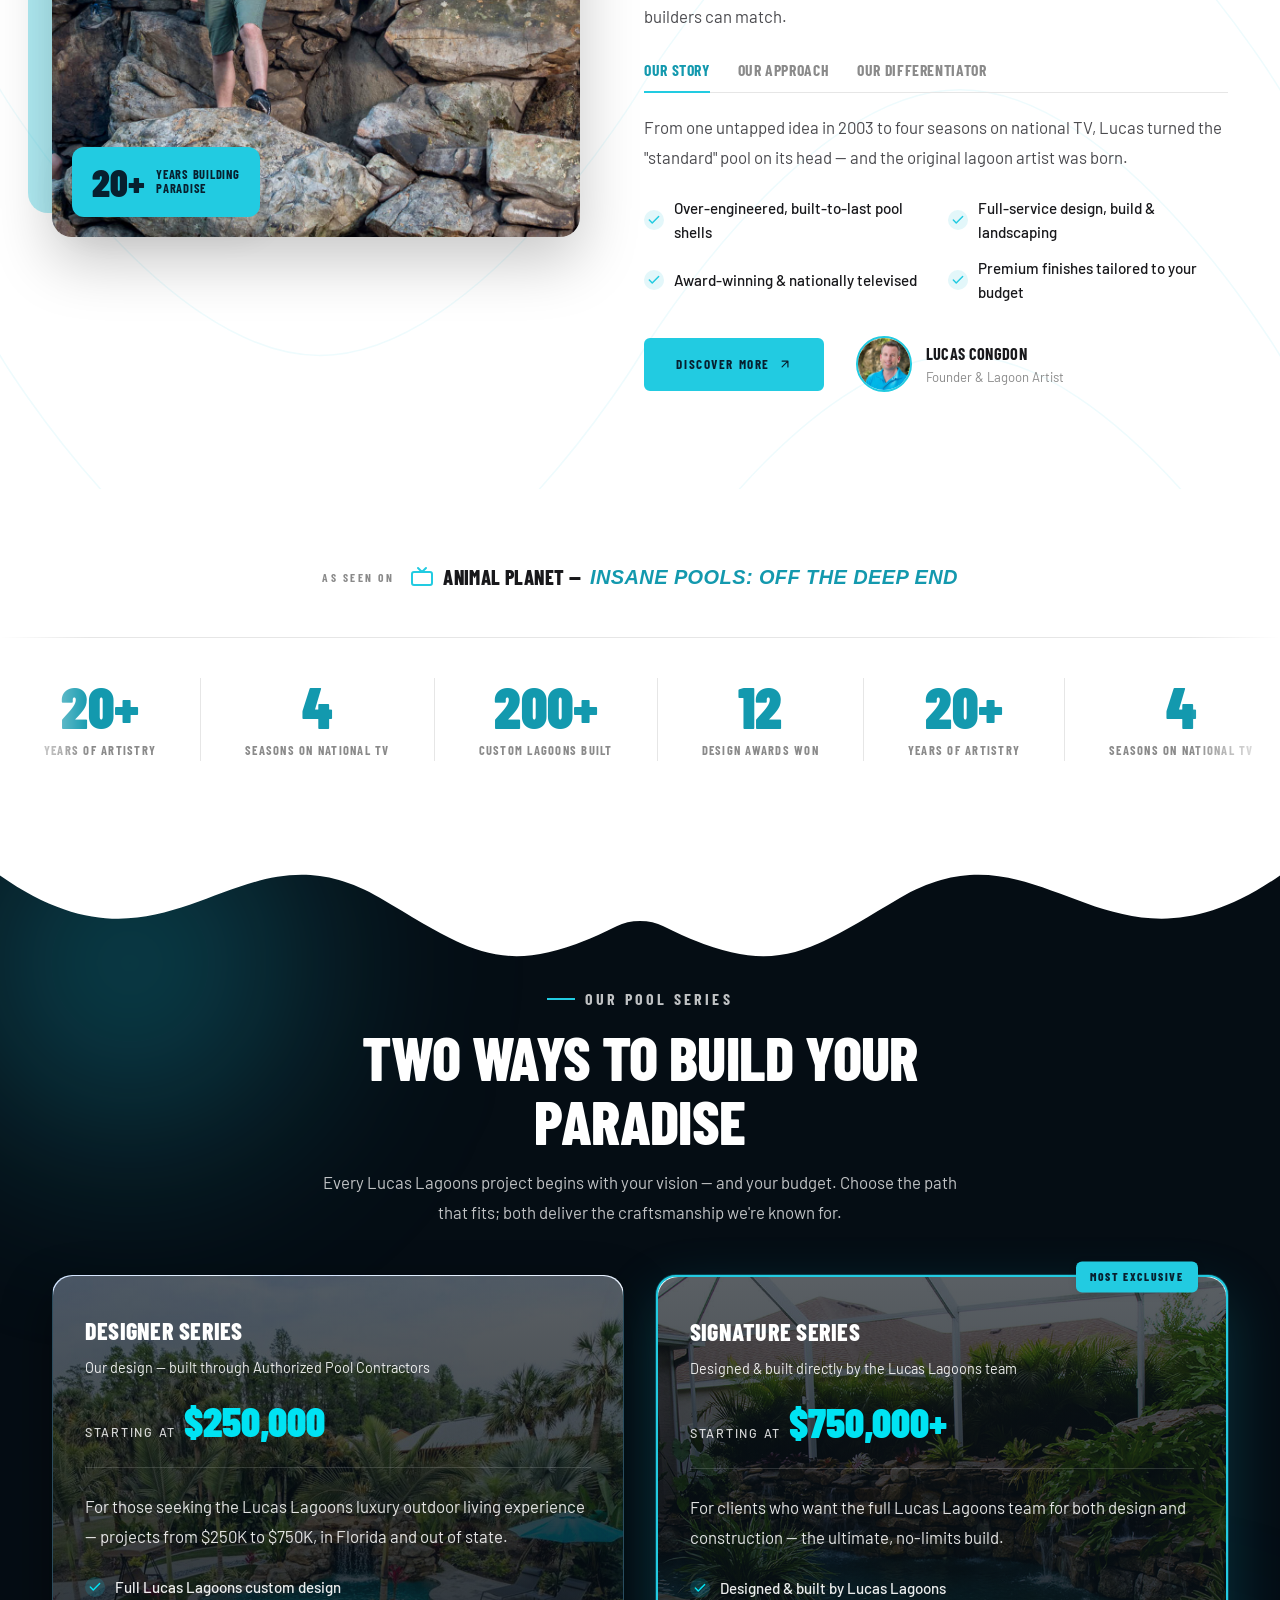
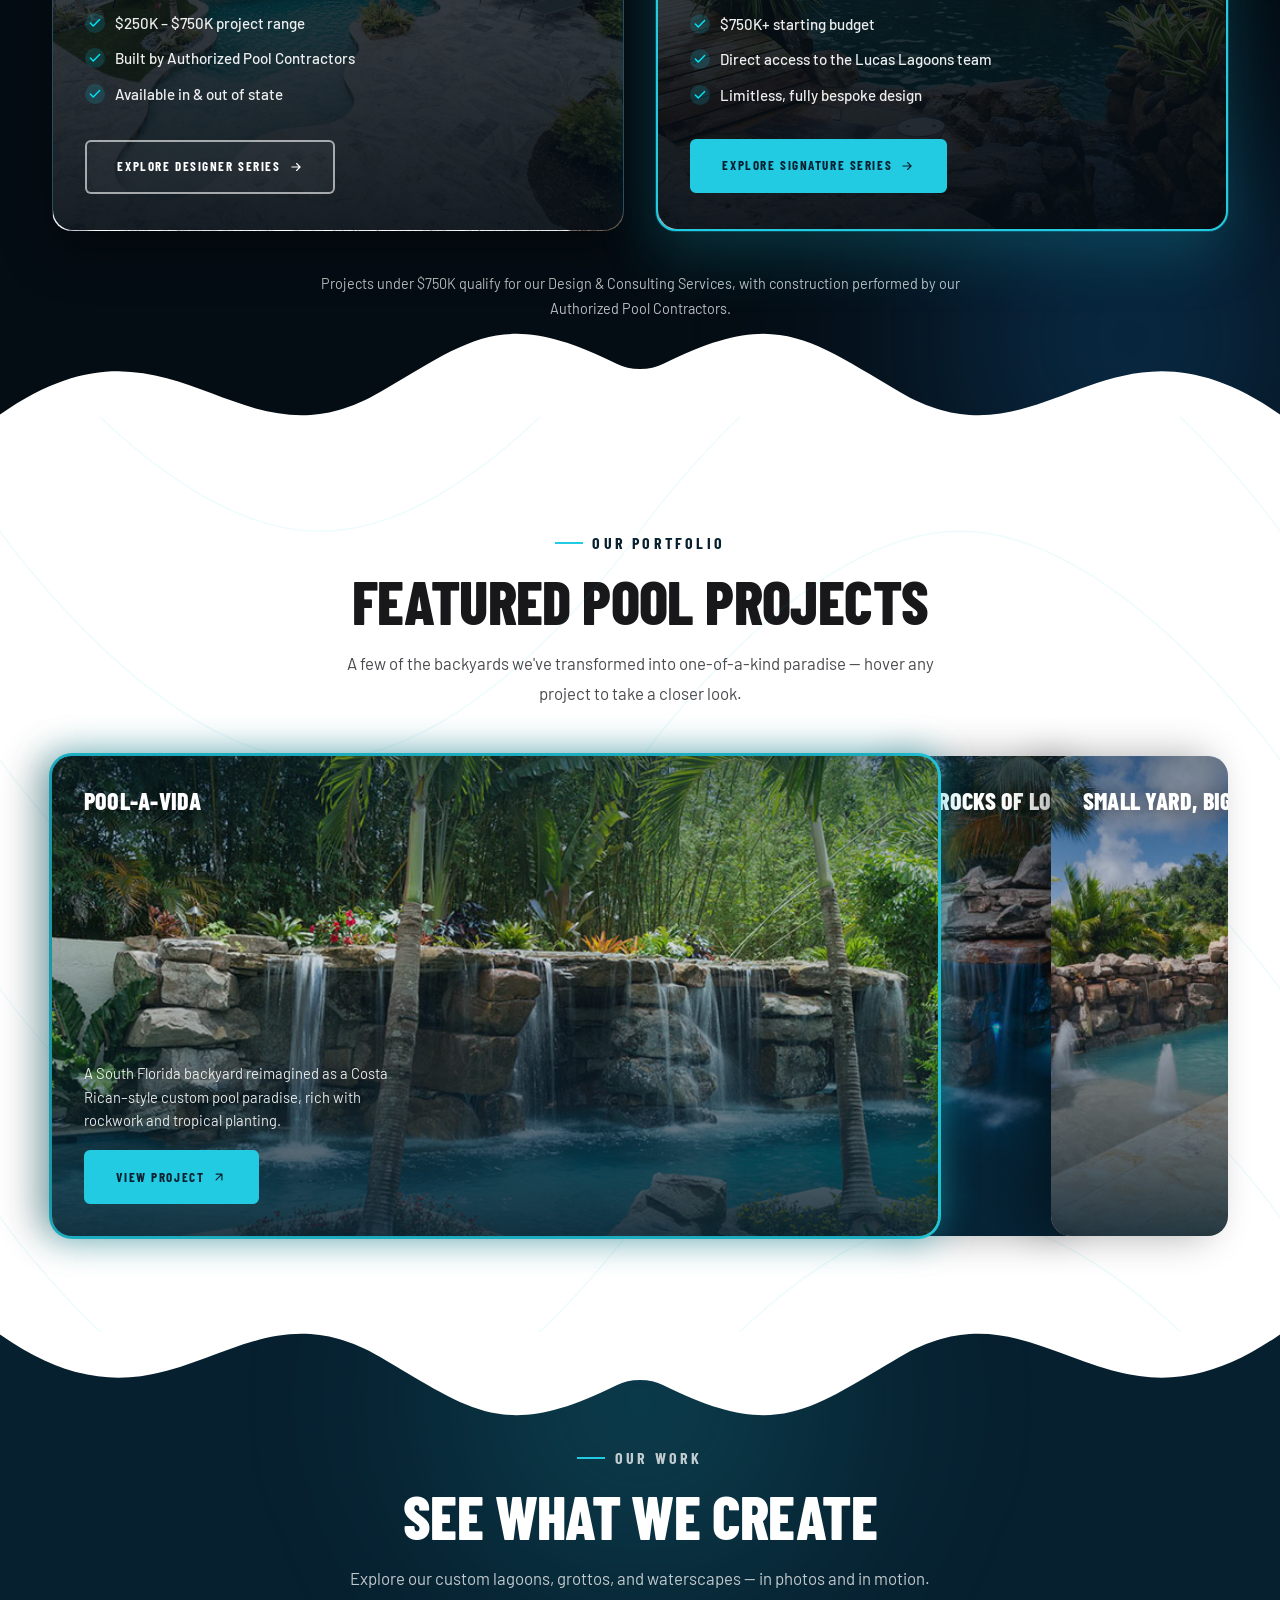
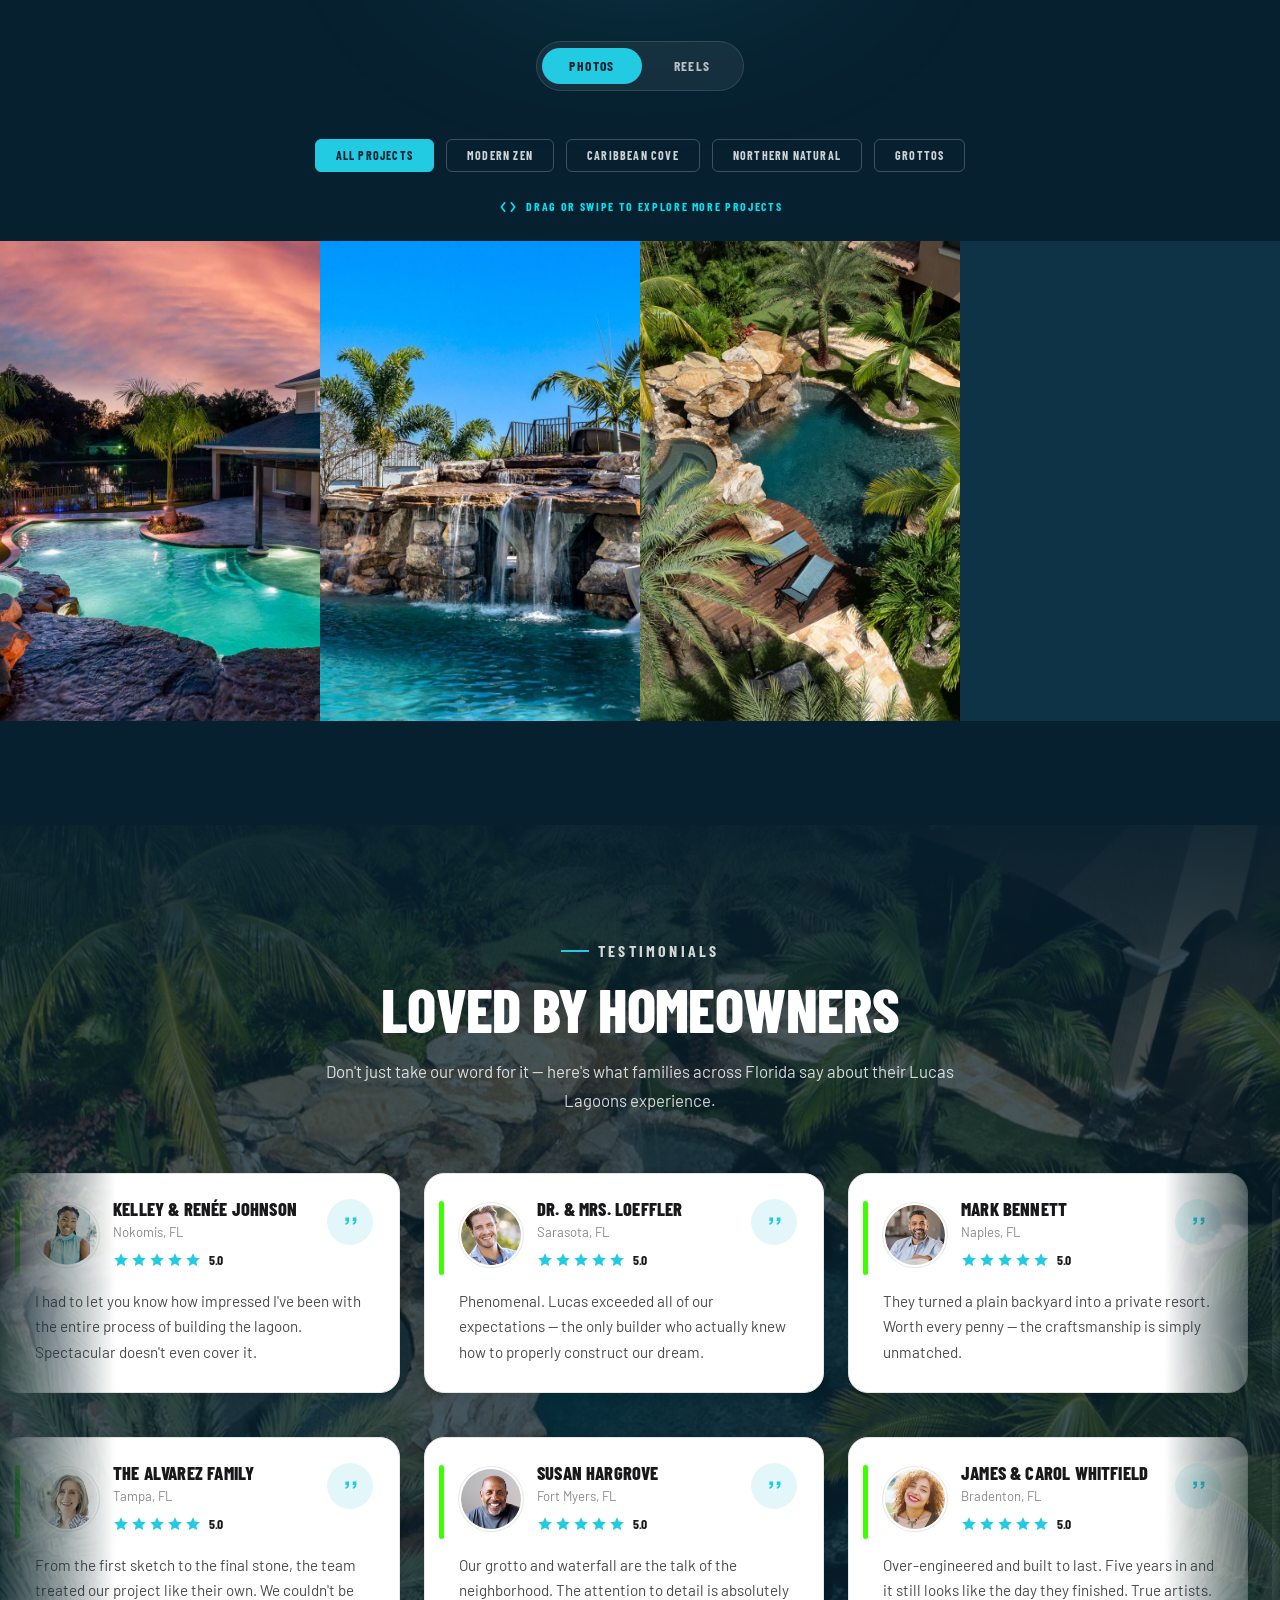
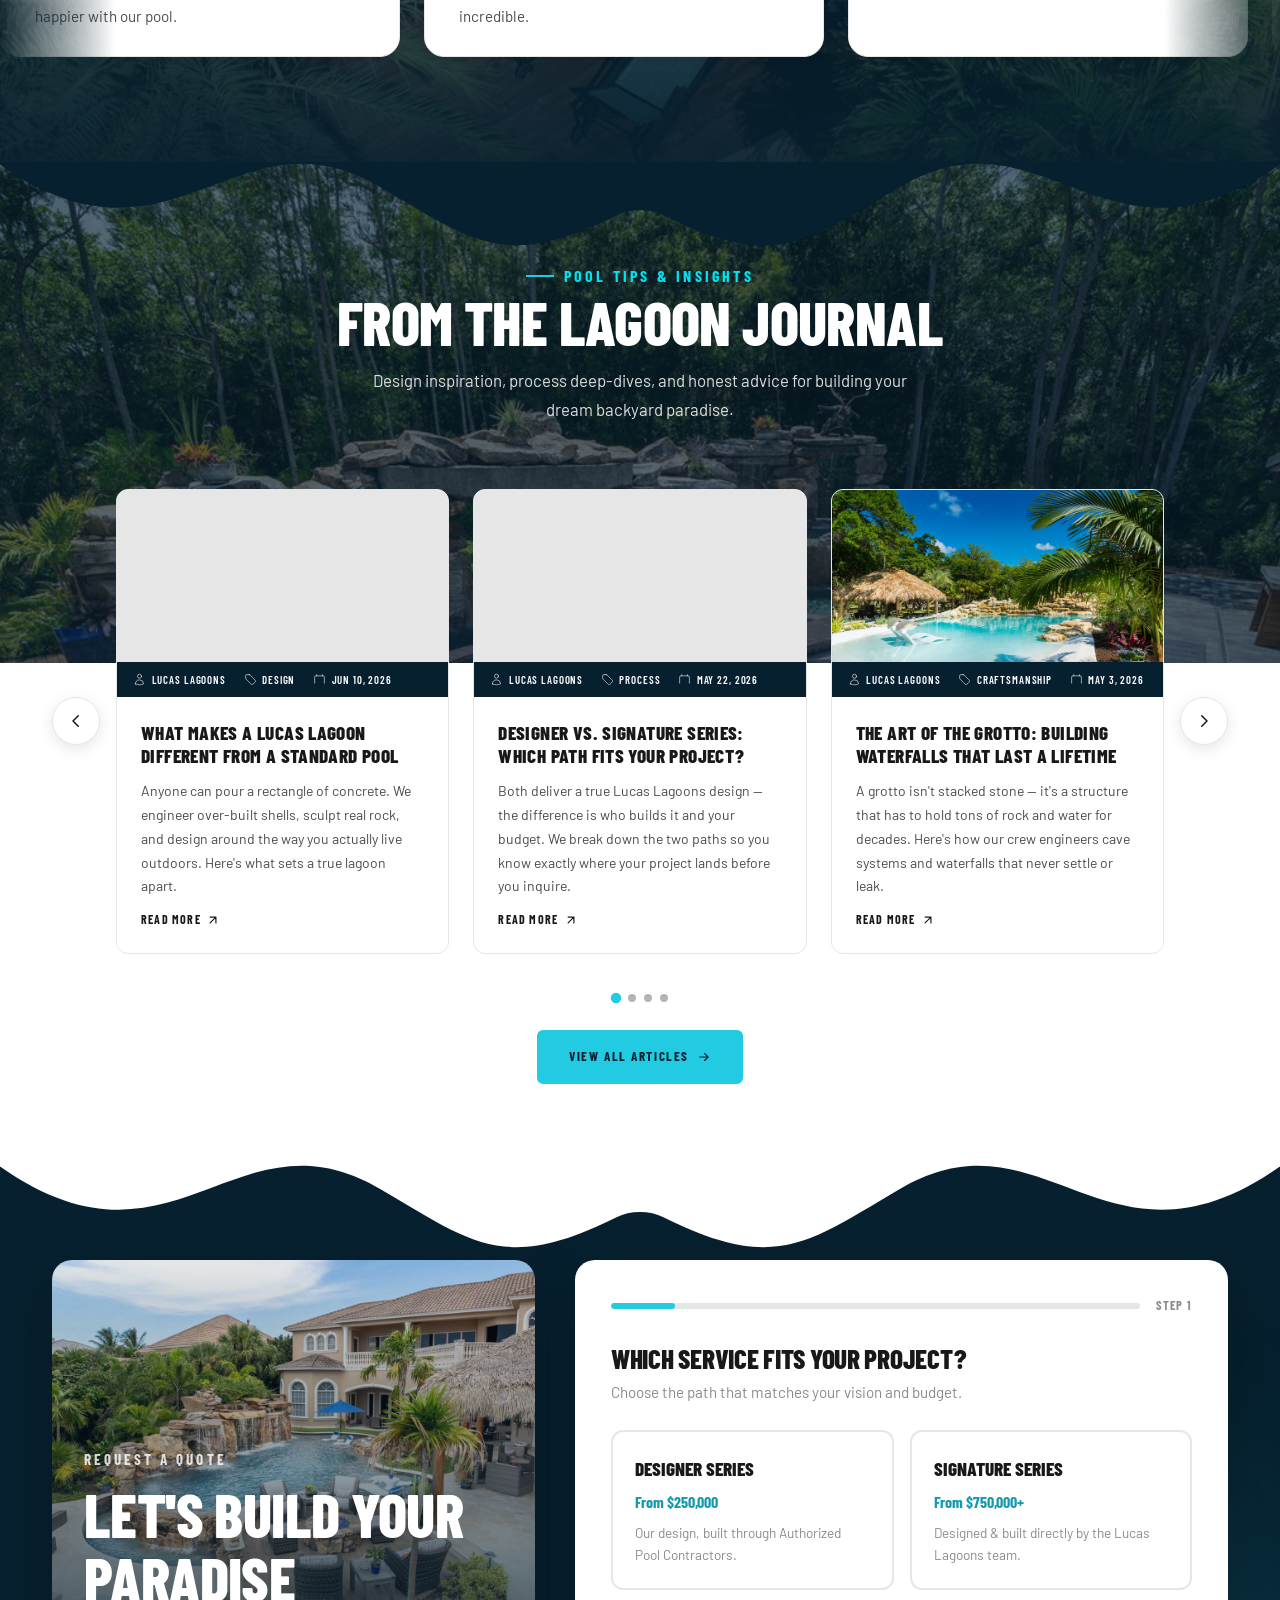
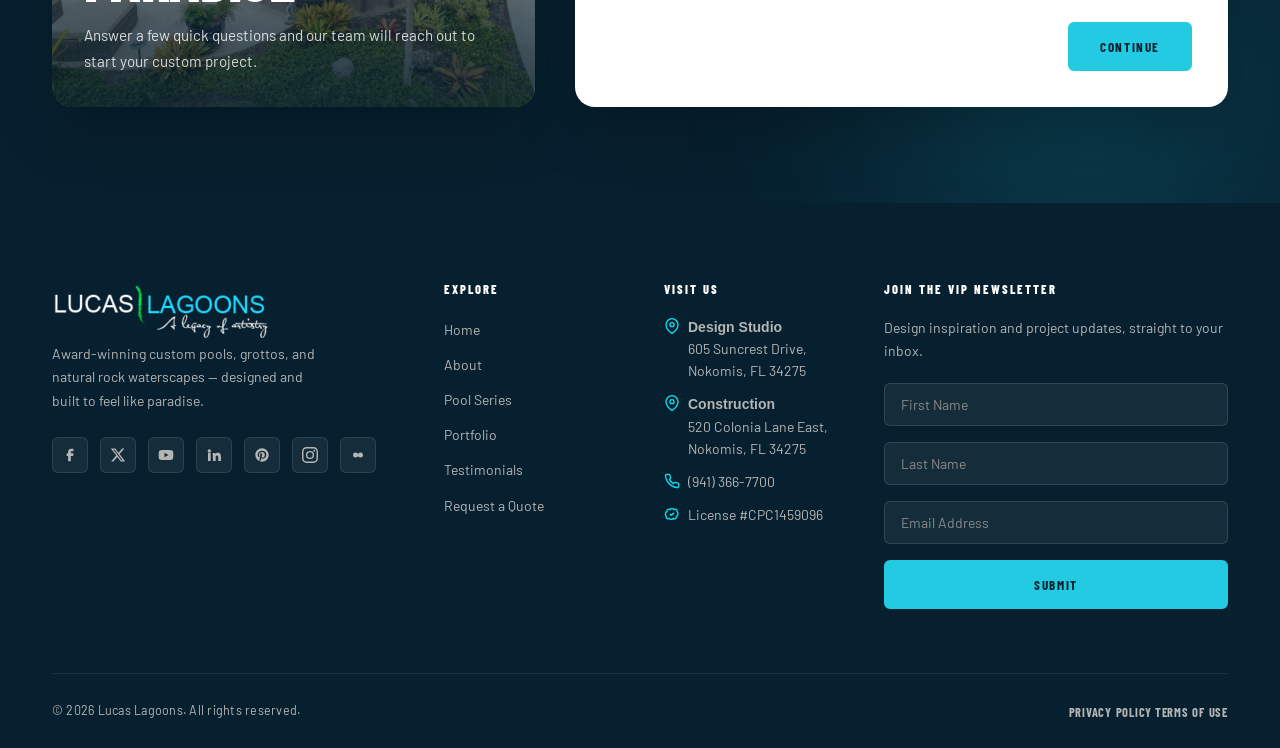
==== commit 2e6981db: "update" ====
--- a/index.html
+++ b/index.html
@@ -54,10 +54,10 @@
           <li><a href="index.html" class="is-active">Home</a></li>
           <li><a href="#about">About</a></li>
           <li><a href="#series">Pool Series</a></li>
-          <li><a href="#portfolio">Portfolio</a></li>
+          <li><a href="html/portfolio.html">Portfolio</a></li>
           <li><a href="#work">Our Work</a></li>
           <li><a href="#testimonials">Testimonials</a></li>
-          <li><a href="#blog">Blog</a></li>
+          <li><a href="html/blog.html">Blog</a></li>
           <li><a href="#contact">Contact</a></li>
         </ul>
       </nav>
@@ -90,10 +90,10 @@
         <li><a href="index.html" data-drawer-close>Home</a></li>
         <li><a href="#about" data-drawer-close>About</a></li>
         <li><a href="#series" data-drawer-close>Pool Series</a></li>
-        <li><a href="#portfolio" data-drawer-close>Portfolio</a></li>
+        <li><a href="html/portfolio.html" data-drawer-close>Portfolio</a></li>
         <li><a href="#work" data-drawer-close>Our Work</a></li>
         <li><a href="#testimonials" data-drawer-close>Testimonials</a></li>
-        <li><a href="#blog" data-drawer-close>Blog</a></li>
+        <li><a href="html/blog.html" data-drawer-close>Blog</a></li>
         <li><a href="#contact" data-drawer-close>Contact</a></li>
       </ul>
     </nav>
@@ -1235,7 +1235,7 @@
               <div class="blog-card-body">
                 <h3 class="blog-card-title">What Makes a Lucas Lagoon Different From a Standard Pool</h3>
                 <p class="blog-card-excerpt">Anyone can pour a rectangle of concrete. We engineer over-built shells, sculpt real rock, and design around the way you actually live outdoors. Here's what sets a true lagoon apart.</p>
-                <a href="html/blog.html" class="blog-card-link">Read More <svg viewBox="0 0 24 24" fill="none" stroke="currentColor"><path stroke-linecap="round" stroke-linejoin="round" stroke-width="2" d="M7 17L17 7M17 7H7M17 7v10"/></svg></a>
+                <a href="html/blog-post.html" class="blog-card-link">Read More <svg viewBox="0 0 24 24" fill="none" stroke="currentColor"><path stroke-linecap="round" stroke-linejoin="round" stroke-width="2" d="M7 17L17 7M17 7H7M17 7v10"/></svg></a>
               </div>
             </article>
 
@@ -1252,7 +1252,7 @@
               <div class="blog-card-body">
                 <h3 class="blog-card-title">Designer vs. Signature Series: Which Path Fits Your Project?</h3>
                 <p class="blog-card-excerpt">Both deliver a true Lucas Lagoons design — the difference is who builds it and your budget. We break down the two paths so you know exactly where your project lands before you inquire.</p>
-                <a href="html/blog.html" class="blog-card-link">Read More <svg viewBox="0 0 24 24" fill="none" stroke="currentColor"><path stroke-linecap="round" stroke-linejoin="round" stroke-width="2" d="M7 17L17 7M17 7H7M17 7v10"/></svg></a>
+                <a href="html/blog-post.html" class="blog-card-link">Read More <svg viewBox="0 0 24 24" fill="none" stroke="currentColor"><path stroke-linecap="round" stroke-linejoin="round" stroke-width="2" d="M7 17L17 7M17 7H7M17 7v10"/></svg></a>
               </div>
             </article>
 
@@ -1269,7 +1269,7 @@
               <div class="blog-card-body">
                 <h3 class="blog-card-title">The Art of the Grotto: Building Waterfalls That Last a Lifetime</h3>
                 <p class="blog-card-excerpt">A grotto isn't stacked stone — it's a structure that has to hold tons of rock and water for decades. Here's how our crew engineers cave systems and waterfalls that never settle or leak.</p>
-                <a href="html/blog.html" class="blog-card-link">Read More <svg viewBox="0 0 24 24" fill="none" stroke="currentColor"><path stroke-linecap="round" stroke-linejoin="round" stroke-width="2" d="M7 17L17 7M17 7H7M17 7v10"/></svg></a>
+                <a href="html/blog-post.html" class="blog-card-link">Read More <svg viewBox="0 0 24 24" fill="none" stroke="currentColor"><path stroke-linecap="round" stroke-linejoin="round" stroke-width="2" d="M7 17L17 7M17 7H7M17 7v10"/></svg></a>
               </div>
             </article>
 
@@ -1286,7 +1286,7 @@
               <div class="blog-card-body">
                 <h3 class="blog-card-title">Budgeting a Luxury Lagoon: What $250K to $750K+ Really Builds</h3>
                 <p class="blog-card-excerpt">Where does the money actually go on a high-end build? We pull back the curtain on shells, rockwork, finishes, landscaping, and the add-ons that define each tier of investment.</p>
-                <a href="html/blog.html" class="blog-card-link">Read More <svg viewBox="0 0 24 24" fill="none" stroke="currentColor"><path stroke-linecap="round" stroke-linejoin="round" stroke-width="2" d="M7 17L17 7M17 7H7M17 7v10"/></svg></a>
+                <a href="html/blog-post.html" class="blog-card-link">Read More <svg viewBox="0 0 24 24" fill="none" stroke="currentColor"><path stroke-linecap="round" stroke-linejoin="round" stroke-width="2" d="M7 17L17 7M17 7H7M17 7v10"/></svg></a>
               </div>
             </article>
 
@@ -1303,7 +1303,7 @@
               <div class="blog-card-body">
                 <h3 class="blog-card-title">From Sketch to Splash: Inside Our Custom Design Process</h3>
                 <p class="blog-card-excerpt">Every lagoon starts with your vision and your property. Walk through how we go from the first concept sketch to 3D renderings to the day the water finally turns on.</p>
-                <a href="html/blog.html" class="blog-card-link">Read More <svg viewBox="0 0 24 24" fill="none" stroke="currentColor"><path stroke-linecap="round" stroke-linejoin="round" stroke-width="2" d="M7 17L17 7M17 7H7M17 7v10"/></svg></a>
+                <a href="html/blog-post.html" class="blog-card-link">Read More <svg viewBox="0 0 24 24" fill="none" stroke="currentColor"><path stroke-linecap="round" stroke-linejoin="round" stroke-width="2" d="M7 17L17 7M17 7H7M17 7v10"/></svg></a>
               </div>
             </article>
 
@@ -1320,7 +1320,7 @@
               <div class="blog-card-body">
                 <h3 class="blog-card-title">Tropical Landscaping That Brings Your Lagoon to Life</h3>
                 <p class="blog-card-excerpt">The water is only half the magic. The right palms, boulders, and lush planting are what turn a pool into a private paradise. Here's how we design landscaping that completes the scene.</p>
-                <a href="html/blog.html" class="blog-card-link">Read More <svg viewBox="0 0 24 24" fill="none" stroke="currentColor"><path stroke-linecap="round" stroke-linejoin="round" stroke-width="2" d="M7 17L17 7M17 7H7M17 7v10"/></svg></a>
+                <a href="html/blog-post.html" class="blog-card-link">Read More <svg viewBox="0 0 24 24" fill="none" stroke="currentColor"><path stroke-linecap="round" stroke-linejoin="round" stroke-width="2" d="M7 17L17 7M17 7H7M17 7v10"/></svg></a>
               </div>
             </article>
 
@@ -1621,7 +1621,7 @@
             <li><a href="#hero">Home</a></li>
             <li><a href="#about">About</a></li>
             <li><a href="#series">Pool Series</a></li>
-            <li><a href="#portfolio">Portfolio</a></li>
+            <li><a href="html/portfolio.html">Portfolio</a></li>
             <li><a href="#testimonials">Testimonials</a></li>
             <li><a href="#contact">Request a Quote</a></li>
           </ul>
@@ -1656,8 +1656,8 @@
           <p>Design inspiration and project updates, straight to your inbox.</p>
           <form class="footer-form" onsubmit="return false">
             <div class="footer-form-row">
-              <input type="email" name="fname" placeholder="First Name" aria-label="First Name" required />
-              <input type="email" name="lname" placeholder="Last Name" aria-label="Last Name" required />
+              <input type="text" name="fname" placeholder="First Name" aria-label="First name" required />
+              <input type="text" name="lname" placeholder="Last Name" aria-label="Last name" required />
             </div>
             <input type="email" name="email" placeholder="Email Address" aria-label="Email address" required />
             <button type="submit" class="btn-primary">Submit</button>
--- a/global.css
+++ b/global.css
@@ -685,7 +685,7 @@
 .footer-form { display: flex; flex-direction: column; gap: 1rem; }
 .footer-form-row {
   display: flex; flex-direction: column; gap: 1rem; }
-.footer-form input[type="email"] {
+.footer-form input {
   background: rgba(255,255,255,0.06);
   border: 1px solid rgba(255,255,255,0.12);
   color: var(--white);
@@ -697,8 +697,17 @@
   width: 100%;
   transition: border-color var(--transition), background var(--transition);
 }
-.footer-form input[type="email"]::placeholder { color: var(--grey-400); }
-.footer-form input[type="email"]:focus { border-color: var(--aqua); background: rgba(255,255,255,0.09); }
+.footer-form input::placeholder { color: var(--grey-400); }
+.footer-form input:focus { border-color: var(--aqua); background: rgba(255,255,255,0.09); }
+/* Keep autofilled fields dark instead of the browser's white */
+.footer-form input:-webkit-autofill,
+.footer-form input:-webkit-autofill:hover,
+.footer-form input:-webkit-autofill:focus {
+  -webkit-text-fill-color: var(--white);
+  -webkit-box-shadow: 0 0 0 1000px var(--ink-soft) inset;
+  caret-color: var(--white);
+  transition: background-color 9999s ease-in-out 0s;
+}
 .footer-form .btn-primary { width: 100%; justify-content: center; }
 
 .footer-bottom {
@@ -784,4 +793,53 @@
   letter-spacing: 0.16em;
   text-transform: uppercase;
   color: var(--grey-300);
-}+}
+
+
+/* ══════════════════════════════════════════════
+   PAGE HERO  (shared inner-page banner — image + dark overlay,
+   centered title + breadcrumb). Used on all inner pages.
+══════════════════════════════════════════════ */
+.page-hero {
+  position: relative;
+  overflow: hidden;
+  display: flex;
+  align-items: center;
+  min-height: 320px;
+  padding: 6rem 0 3.5rem;
+  background: var(--ink);
+}
+.page-hero-bg {
+  position: absolute;
+  inset: 0;
+  z-index: 0;
+  background-size: cover;
+  background-position: center;
+  background-repeat: no-repeat;
+  background-color: var(--ink-soft);
+}
+.page-hero::after {
+  content: '';
+  position: absolute;
+  inset: 0;
+  z-index: 1;
+  background: linear-gradient(180deg, rgba(7,32,47,0.7) 0%, rgba(7,32,47,0.82) 100%);
+}
+.page-hero .container { position: relative; z-index: 2; text-align: center; }
+.page-hero .eyebrow { color: var(--aqua-lt); justify-content: center; }
+.page-hero h1 { color: var(--white); font-size: clamp(2.4rem, 6vw, 4rem); }
+.page-hero-crumb {
+  display: inline-flex;
+  align-items: center;
+  gap: 0.5rem;
+  margin-top: 1rem;
+  font-family: var(--font-display);
+  font-weight: 600;
+  font-size: 0.8rem;
+  letter-spacing: 0.08em;
+  text-transform: uppercase;
+  color: rgba(255,255,255,0.7);
+}
+.page-hero-crumb a { color: rgba(255,255,255,0.7); transition: color var(--transition); }
+.page-hero-crumb a:hover { color: var(--aqua-lt); }
+.page-hero-crumb span { color: var(--aqua-lt); }
